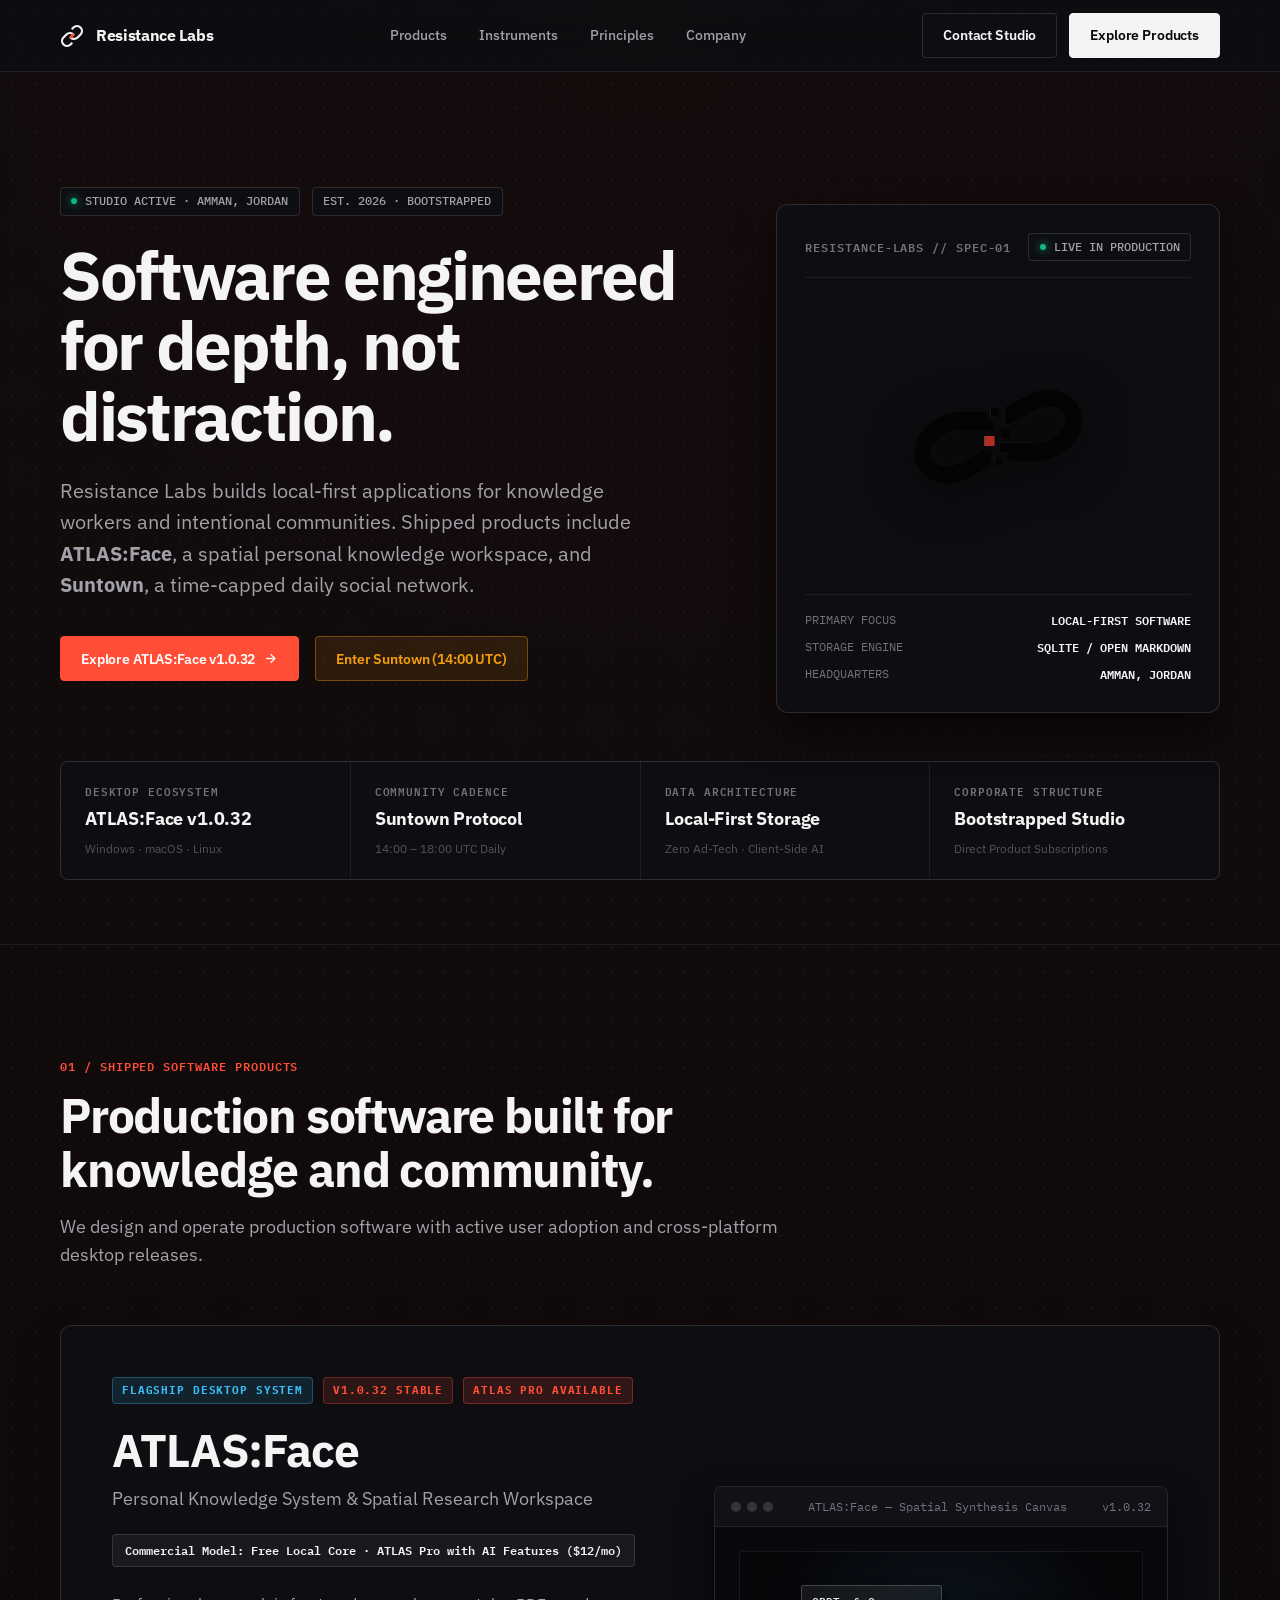
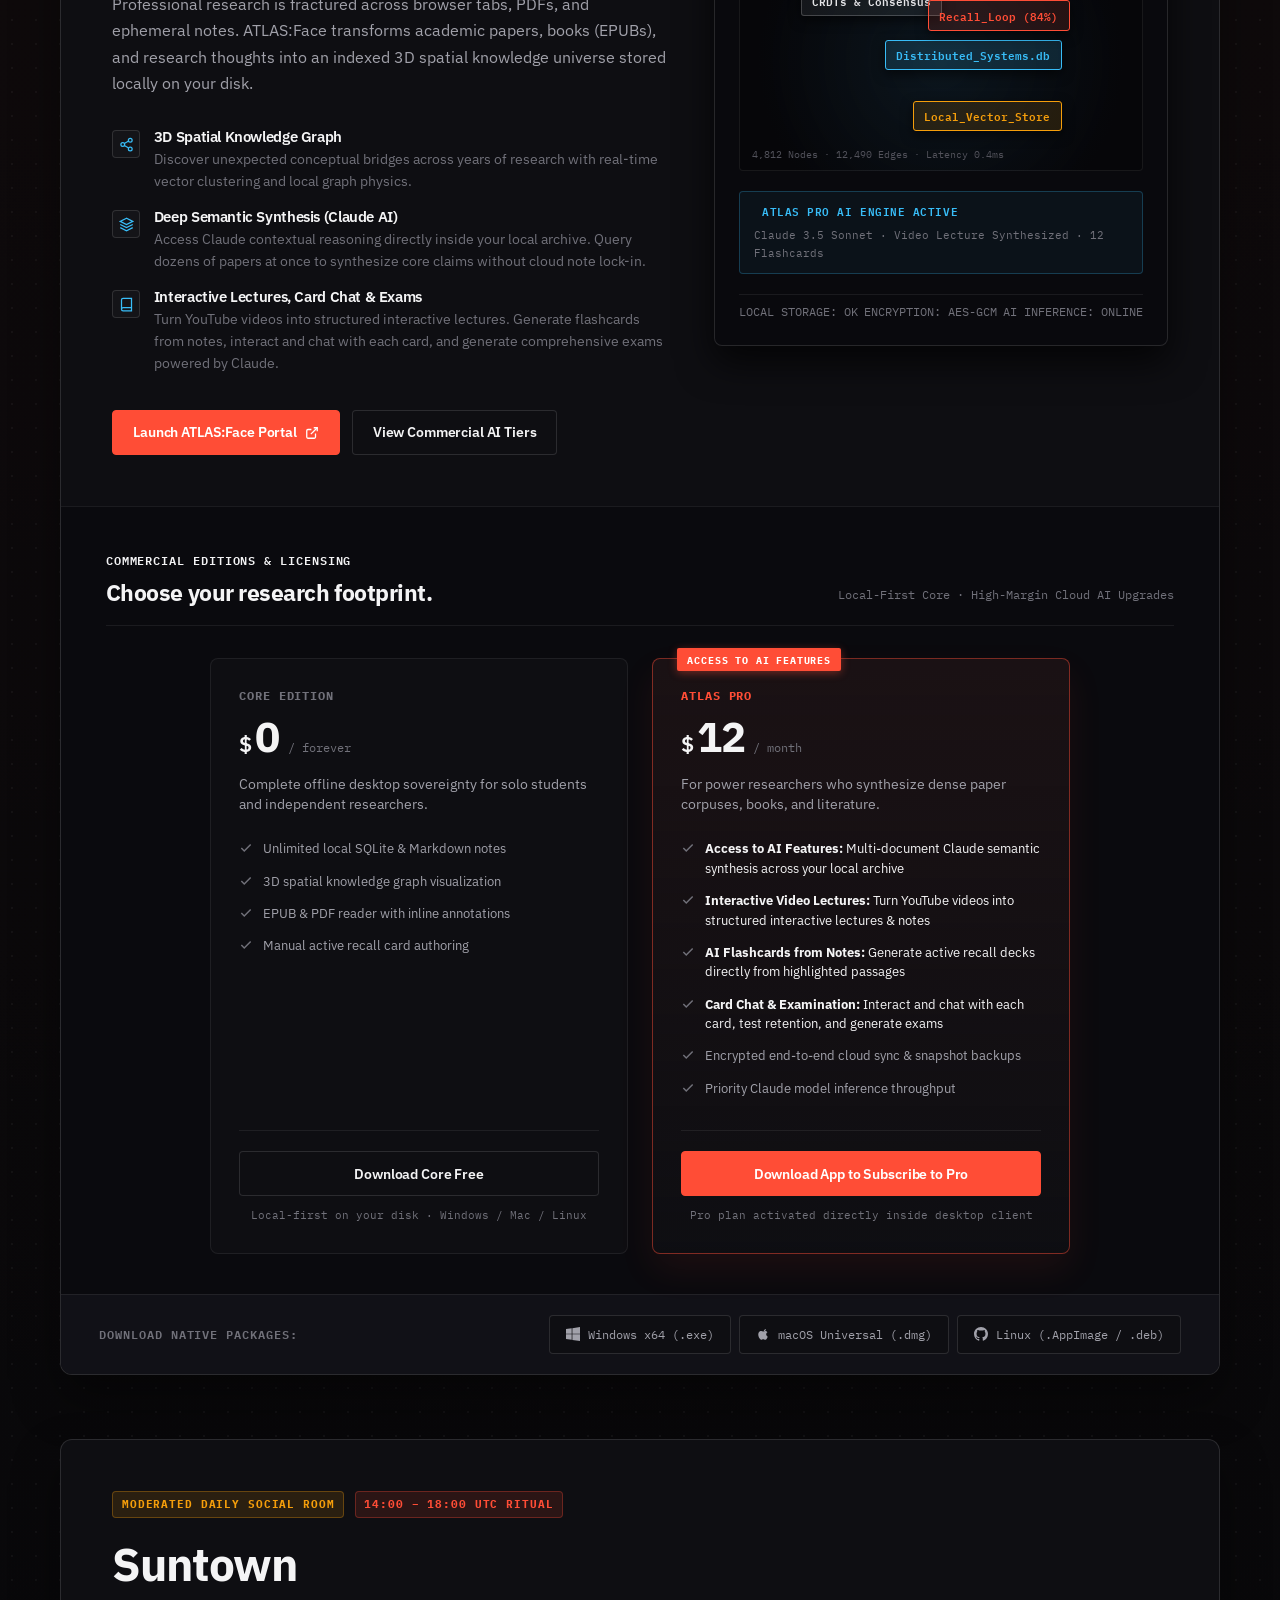
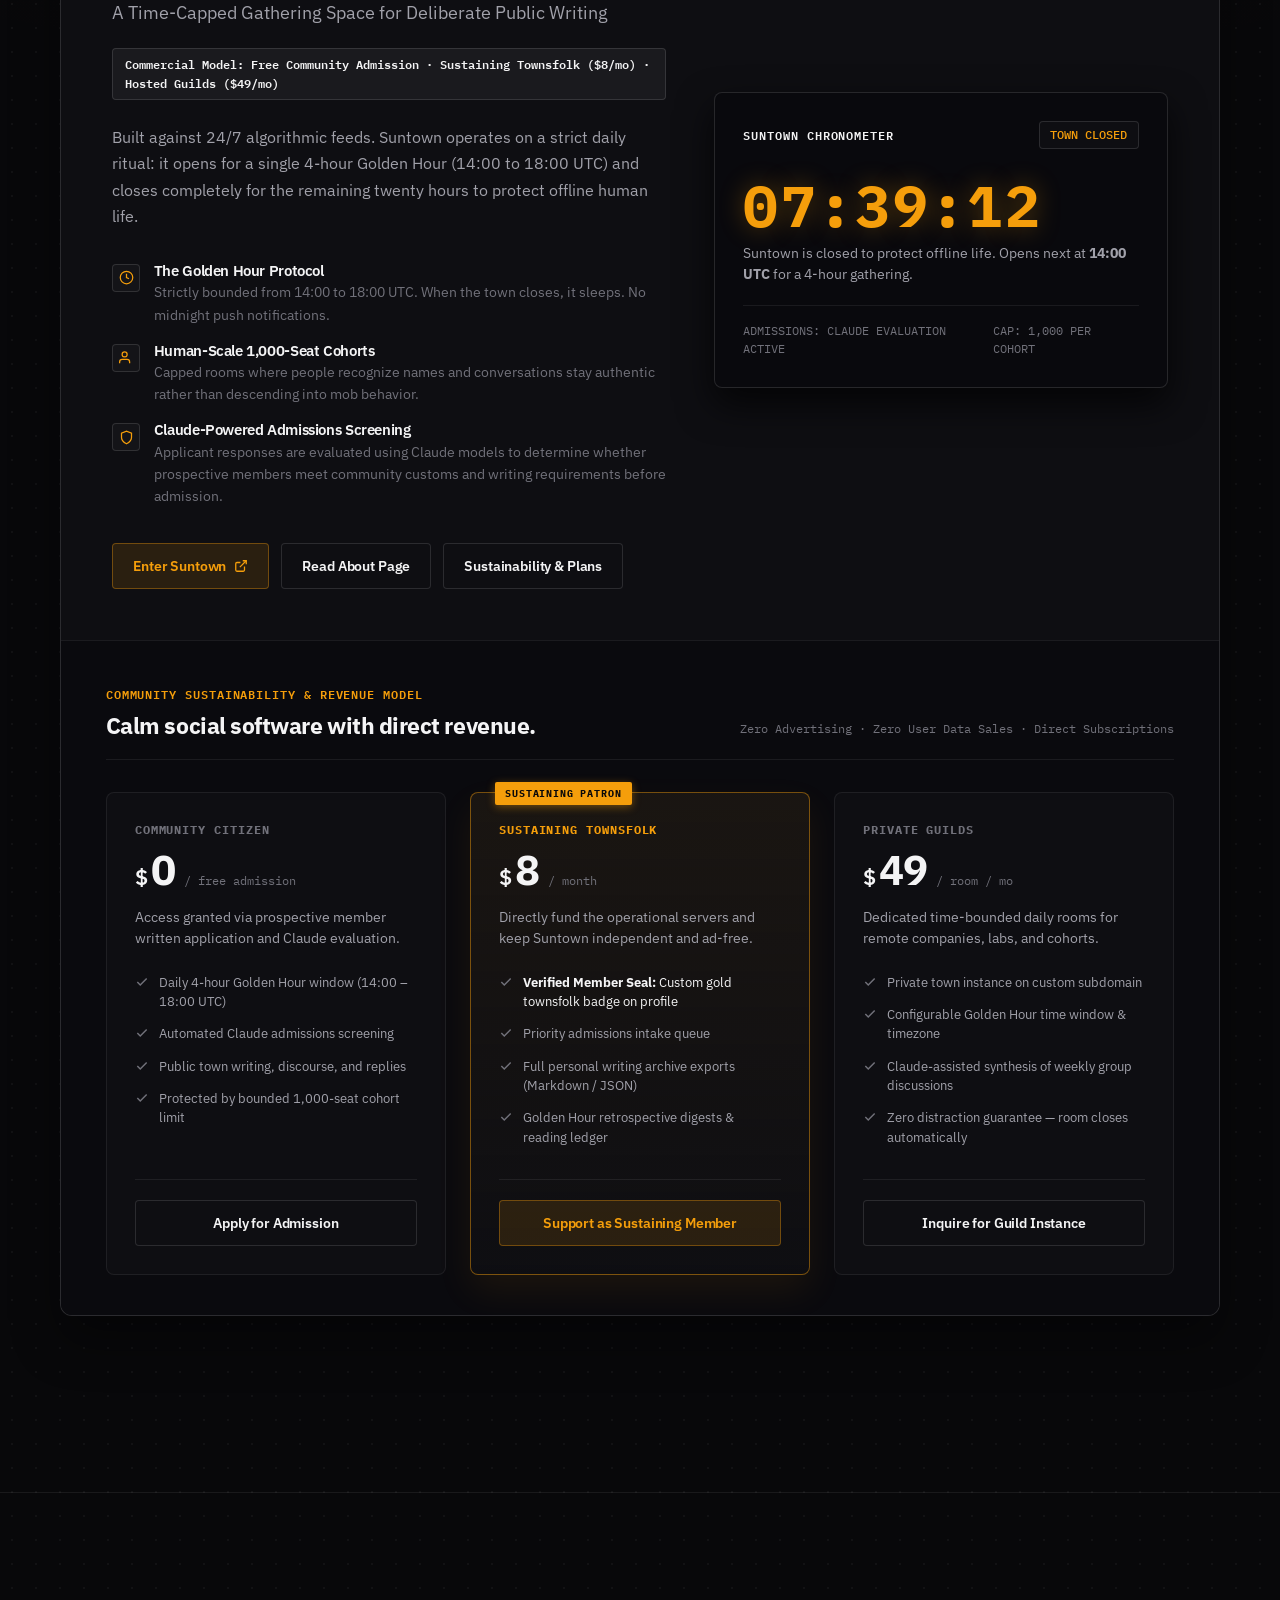
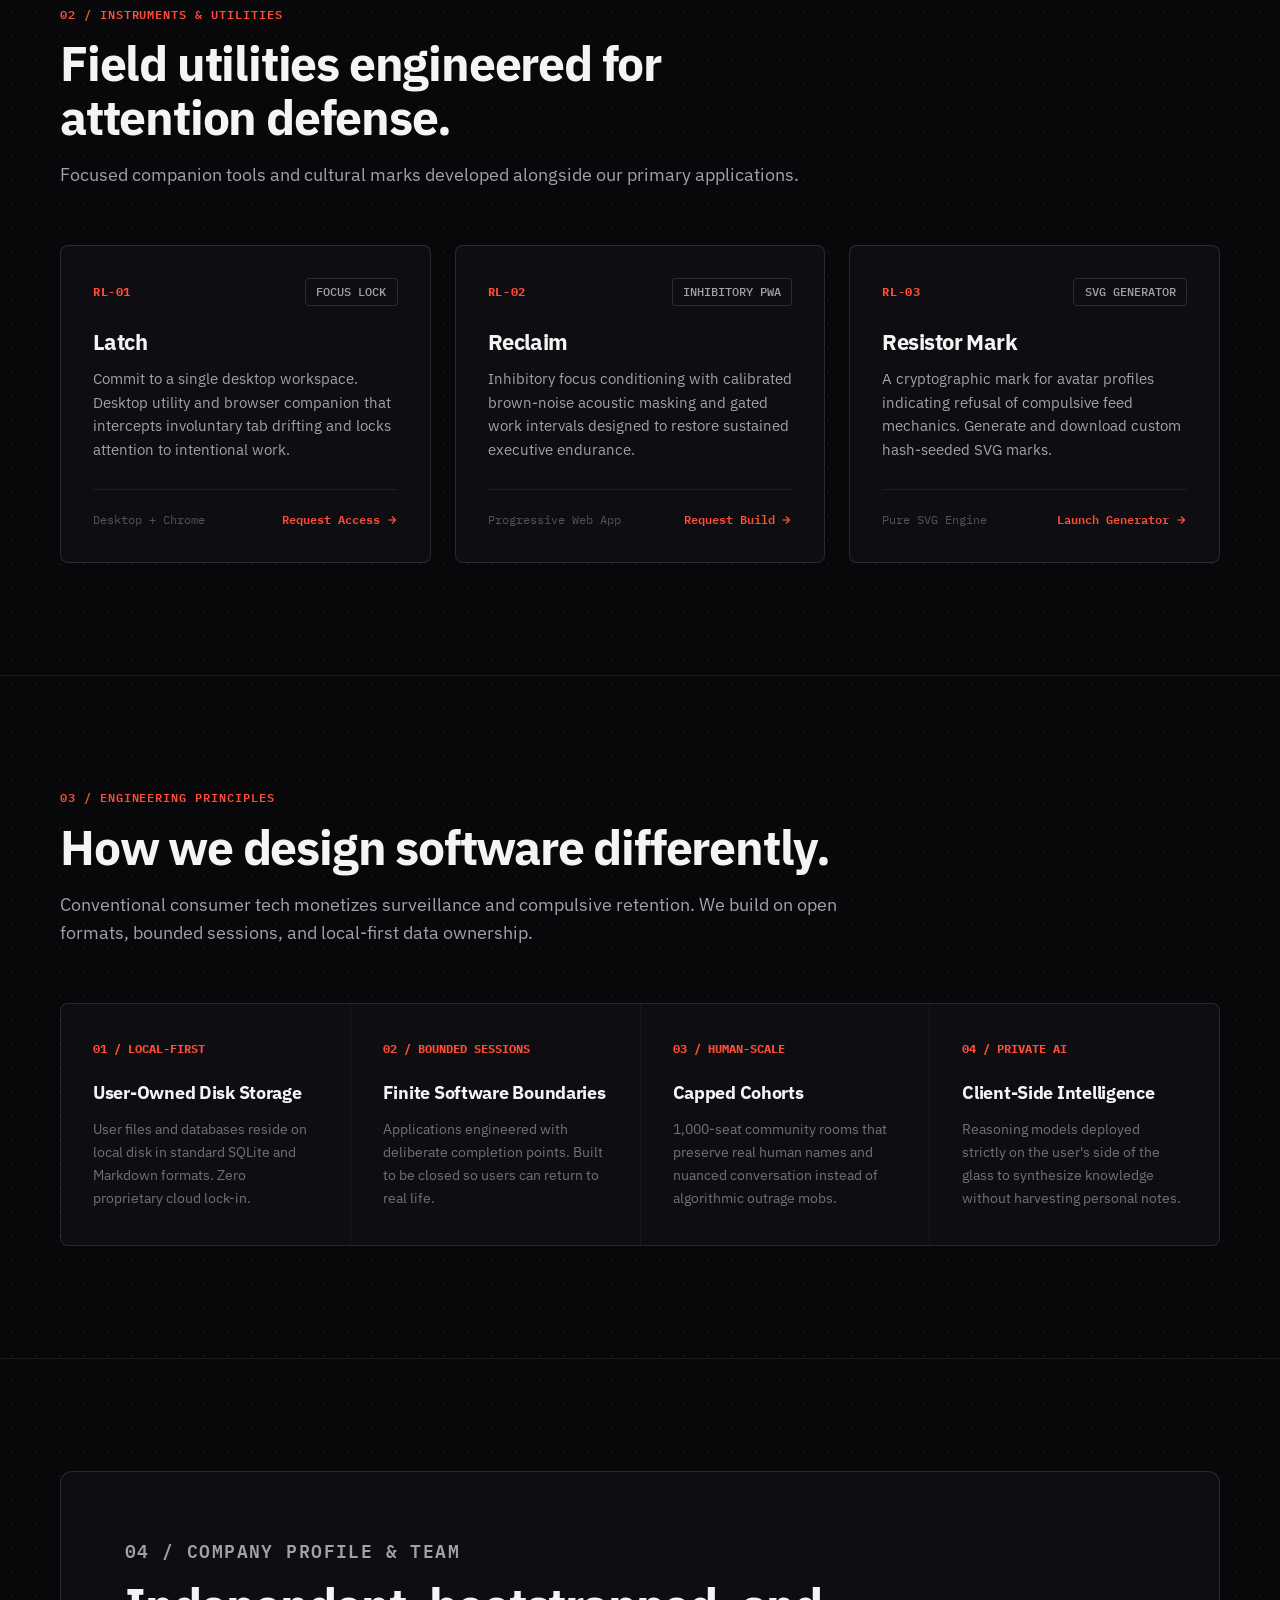
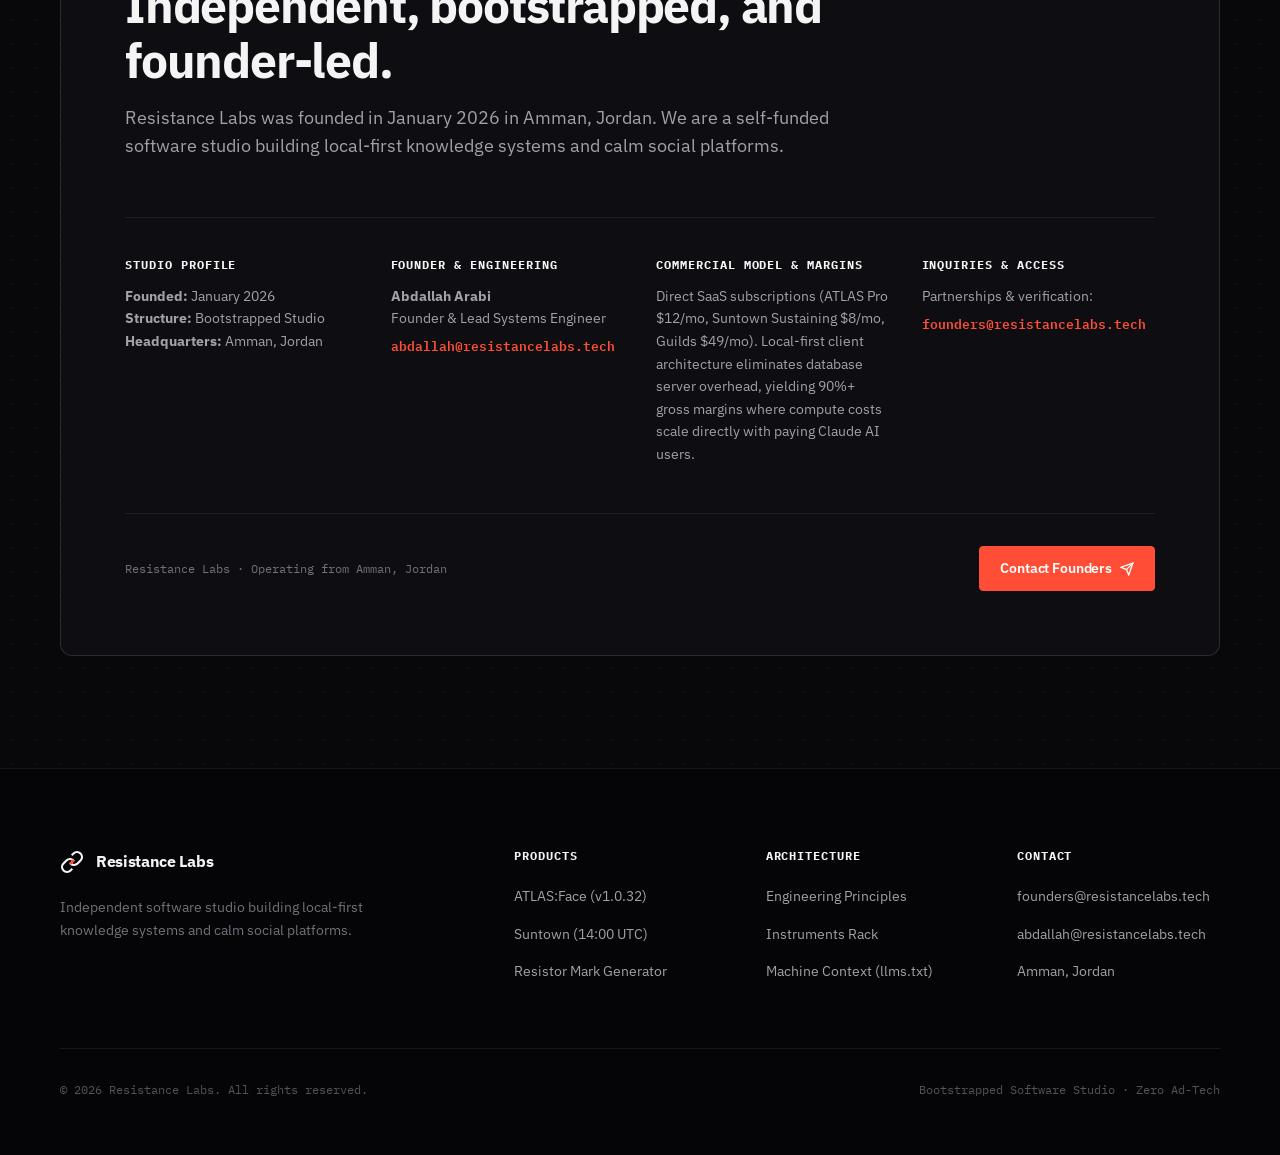
==== index.html @ e362c4dd "Update ATLAS Pro AI features: YouTube lectures, flashcards from notes, card chat, and exam generatio" ====
<!DOCTYPE html>
<html lang="en">

<head>
    <meta charset="UTF-8">
    <meta name="viewport" content="width=device-width, initial-scale=1.0">
    <title>Resistance Labs — Software for Deep Knowledge & Calm Connection</title>
    <meta name="description"
        content="Resistance Labs is an independent software studio building local-first applications: ATLAS:Face personal knowledge workspace and Suntown daily social network.">
    <link rel="canonical" href="https://resistancelabs.tech/">

    <!-- Open Graph & Social -->
    <meta property="og:type" content="website">
    <meta property="og:url" content="https://resistancelabs.tech/">
    <meta property="og:title" content="Resistance Labs — Software for Deep Knowledge & Calm Connection">
    <meta property="og:description"
        content="Independent software studio building local-first tools: ATLAS:Face personal knowledge workspace and Suntown daily social network.">
    <meta property="og:image" content="https://resistancelabs.tech/assets/resistance-labs-logo-chroma.png">

    <!-- Fonts -->
    <link rel="preconnect" href="https://fonts.googleapis.com">
    <link rel="preconnect" href="https://fonts.gstatic.com" crossorigin>
    <link
        href="https://fonts.googleapis.com/css2?family=IBM+Plex+Mono:ital,wght@0,400;0,500;0,600;0,700;1,400&family=IBM+Plex+Sans:ital,wght@0,400;0,500;0,600;0,700;1,400&display=swap"
        rel="stylesheet">
    <link rel="stylesheet" href="style.css">

    <!-- Structured Corporate Schema -->
    <script type="application/ld+json">
    {
      "@context": "https://schema.org",
      "@graph": [
        {
          "@type": "Organization",
          "@id": "https://resistancelabs.tech/#organization",
          "name": "Resistance Labs",
          "url": "https://resistancelabs.tech/",
          "foundingDate": "2026-01-01",
          "description": "Independent software studio building local-first personal knowledge tools and moderated social networks.",
          "founder": {
            "@type": "Person",
            "name": "Abdallah Arabi",
            "jobTitle": "Founder & Lead Engineer",
            "email": "abdallah@resistancelabs.tech"
          },
          "address": {
            "@type": "PostalAddress",
            "addressLocality": "Amman",
            "addressCountry": "Jordan"
          },
          "knowsAbout": ["Personal Knowledge Systems", "Local-First Software", "Semantic Retrieval", "Community Moderation"]
        },
        {
          "@type": "SoftwareApplication",
          "@id": "https://atlasface.resistancelabs.tech/#app",
          "name": "ATLAS:Face",
          "url": "https://atlasface.resistancelabs.tech/",
          "applicationCategory": "ProductivityApplication",
          "operatingSystem": "Windows, macOS, Linux",
          "softwareVersion": "1.0.32",
          "description": "A 3D spatial personal knowledge system with active recall and private semantic literature synthesis."
        },
        {
          "@type": "SoftwareApplication",
          "@id": "https://suntown.town/#app",
          "name": "Suntown",
          "url": "https://suntown.town/",
          "applicationCategory": "SocialNetworkingApplication",
          "operatingSystem": "Web",
          "description": "A moderated daily social room operating on a 4-hour Golden Hour ritual with constitutional moderation."
        }
      ]
    }
    </script>
</head>

<body>
    <!-- Top Navigation Bar -->
    <header class="site-header" id="site-header">
        <div class="header-inner container">
            <a href="#hero" class="brand-lockup" aria-label="Resistance Labs">
                <span class="brand-icon" aria-hidden="true">
                    <svg viewBox="0 0 24 24" fill="none" stroke="currentColor" stroke-width="2.2">
                        <path d="M10 13a5 5 0 0 0 7.54.54l3-3a5 5 0 0 0-7.07-7.07l-1.72 1.71"></path>
                        <path d="M14 11a5 5 0 0 0-7.54-.54l-3 3a5 5 0 0 0 7.07 7.07l1.71-1.71"></path>
                        <line x1="10" y1="14" x2="14" y2="10" stroke="var(--accent-vermilion)" stroke-width="2.5"></line>
                    </svg>
                </span>
                <span class="brand-title">Resistance Labs</span>
            </a>

            <nav class="site-nav" aria-label="Main Navigation">
                <a href="#products">Products</a>
                <a href="#instruments">Instruments</a>
                <a href="#principles">Principles</a>
                <a href="#company">Company</a>
            </nav>

            <div class="header-cta">
                <a href="mailto:founders@resistancelabs.tech" class="btn btn-secondary">
                    <span>Contact Studio</span>
                </a>
                <a href="#products" class="btn btn-primary">
                    <span>Explore Products</span>
                </a>
            </div>
        </div>
    </header>

    <main id="main-content">
        <!-- Hero Section -->
        <section id="hero" class="hero-section">
            <div class="container hero-grid">
                <div class="hero-copy">
                    <div class="hero-meta-bar">
                        <div class="hud-pill">
                            <span class="pulse-dot"></span>
                            <span>STUDIO ACTIVE · AMMAN, JORDAN</span>
                        </div>
                        <div class="hud-pill">
                            <span>EST. 2026 · BOOTSTRAPPED</span>
                        </div>
                    </div>

                    <h1 class="hero-title">
                        Software engineered for depth, not distraction.
                    </h1>

                    <p class="hero-subhead">
                        Resistance Labs builds local-first applications for knowledge workers and intentional communities. 
                        Shipped products include <strong>ATLAS:Face</strong>, a spatial personal knowledge workspace, and <strong>Suntown</strong>, a time-capped daily social network.
                    </p>

                    <div class="hero-actions">
                        <a href="#atlasface" class="btn btn-vermilion">
                            <span>Explore ATLAS:Face v1.0.32</span>
                            <svg width="15" height="15" viewBox="0 0 24 24" fill="none" stroke="currentColor" stroke-width="2.2">
                                <path d="M5 12h14"></path>
                                <path d="M12 5l7 7-7 7"></path>
                            </svg>
                        </a>
                        <a href="#suntown" class="btn btn-gold">
                            <span>Enter Suntown (14:00 UTC)</span>
                        </a>
                    </div>
                </div>

                <div class="hero-cockpit" aria-hidden="true">
                    <div class="cockpit-header">
                        <span class="mono-hud">RESISTANCE-LABS // SPEC-01</span>
                        <span class="hud-pill"><span class="pulse-dot"></span> LIVE IN PRODUCTION</span>
                    </div>
                    <div class="cockpit-display">
                        <img src="assets/resistance-labs-severed-loop-transparent.png" alt="Resistance Labs Hardware Emblem" class="cockpit-emblem">
                    </div>
                    <div class="cockpit-telemetry">
                        <div class="telemetry-row">
                            <span>PRIMARY FOCUS</span>
                            <strong>LOCAL-FIRST SOFTWARE</strong>
                        </div>
                        <div class="telemetry-row">
                            <span>STORAGE ENGINE</span>
                            <strong>SQLITE / OPEN MARKDOWN</strong>
                        </div>
                        <div class="telemetry-row">
                            <span>HEADQUARTERS</span>
                            <strong>AMMAN, JORDAN</strong>
                        </div>
                    </div>
                </div>
            </div>

            <!-- Studio Telemetry Strip -->
            <div class="container">
                <div class="studio-strip">
                    <div class="strip-item">
                        <span class="label">Desktop Ecosystem</span>
                        <span class="val">ATLAS:Face v1.0.32</span>
                        <span class="sub">Windows · macOS · Linux</span>
                    </div>
                    <div class="strip-item">
                        <span class="label">Community Cadence</span>
                        <span class="val">Suntown Protocol</span>
                        <span class="sub">14:00 – 18:00 UTC Daily</span>
                    </div>
                    <div class="strip-item">
                        <span class="label">Data Architecture</span>
                        <span class="val">Local-First Storage</span>
                        <span class="sub">Zero Ad-Tech · Client-Side AI</span>
                    </div>
                    <div class="strip-item">
                        <span class="label">Corporate Structure</span>
                        <span class="val">Bootstrapped Studio</span>
                        <span class="sub">Direct Product Subscriptions</span>
                    </div>
                </div>
            </div>
        </section>

        <!-- Product 01 & 02: Shipped Software Products -->
        <section id="products" class="section products-section">
            <div class="container">
                <div class="section-head">
                    <p class="section-kicker">01 / Shipped Software Products</p>
                    <h2 class="section-title">Production software built for knowledge and community.</h2>
                    <p class="section-desc">
                        We design and operate production software with active user adoption and cross-platform desktop releases.
                    </p>
                </div>

                <!-- Product 1: ATLAS:Face -->
                <article id="atlasface" class="product-dossier">
                    <div class="dossier-top">
                        <div class="dossier-info">
                            <div class="dossier-meta-tags">
                                <span class="tag-product tag-cyan">FLAGSHIP DESKTOP SYSTEM</span>
                                <span class="tag-product">v1.0.32 STABLE</span>
                                <span class="tag-product" style="background: rgba(255, 77, 54, 0.15); color: var(--accent-vermilion); border-color: rgba(255, 77, 54, 0.35);">ATLAS PRO AVAILABLE</span>
                            </div>
                            <h3 class="product-name">ATLAS:Face</h3>
                            <p class="product-tagline">Personal Knowledge System & Spatial Research Workspace</p>
                            
                            <div class="pricing-badge">
                                <span>Commercial Model: Free Local Core · ATLAS Pro with AI Features ($12/mo)</span>
                            </div>

                            <p class="product-summary">
                                Professional research is fractured across browser tabs, PDFs, and ephemeral notes. 
                                ATLAS:Face transforms academic papers, books (EPUBs), and research thoughts into an indexed 3D spatial knowledge universe stored locally on your disk.
                            </p>

                            <div class="feature-list">
                                <div class="feature-item">
                                    <div class="feature-icon-box">
                                        <svg width="15" height="15" viewBox="0 0 24 24" fill="none" stroke="currentColor" stroke-width="2">
                                            <circle cx="18" cy="5" r="3"></circle>
                                            <circle cx="6" cy="12" r="3"></circle>
                                            <circle cx="18" cy="19" r="3"></circle>
                                            <line x1="8.59" y1="13.51" x2="15.42" y2="17.49"></line>
                                            <line x1="15.41" y1="6.51" x2="8.59" y2="10.49"></line>
                                        </svg>
                                    </div>
                                    <div>
                                        <h4>3D Spatial Knowledge Graph</h4>
                                        <p>Discover unexpected conceptual bridges across years of research with real-time vector clustering and local graph physics.</p>
                                    </div>
                                </div>

                                <div class="feature-item">
                                    <div class="feature-icon-box">
                                        <svg width="15" height="15" viewBox="0 0 24 24" fill="none" stroke="currentColor" stroke-width="2">
                                            <polygon points="12 2 2 7 12 12 22 7 12 2"></polygon>
                                            <polyline points="2 17 12 22 22 17"></polyline>
                                            <polyline points="2 12 12 17 22 12"></polyline>
                                        </svg>
                                    </div>
                                    <div>
                                        <h4>Deep Semantic Synthesis (Claude AI)</h4>
                                        <p>Access Claude contextual reasoning directly inside your local archive. Query dozens of papers at once to synthesize core claims without cloud note lock-in.</p>
                                    </div>
                                </div>

                                <div class="feature-item">
                                    <div class="feature-icon-box">
                                        <svg width="15" height="15" viewBox="0 0 24 24" fill="none" stroke="currentColor" stroke-width="2">
                                            <path d="M4 19.5A2.5 2.5 0 0 1 6.5 17H20"></path>
                                            <path d="M6.5 2H20v20H6.5A2.5 2.5 0 0 1 4 19.5v-15A2.5 2.5 0 0 1 6.5 2z"></path>
                                        </svg>
                                    </div>
                                    <div>
                                        <h4>Interactive Lectures, Card Chat & Exams</h4>
                                        <p>Turn YouTube videos into structured interactive lectures. Generate flashcards from notes, interact and chat with each card, and generate comprehensive exams powered by Claude.</p>
                                    </div>
                                </div>
                            </div>

                            <div style="display: flex; gap: 0.75rem; flex-wrap: wrap;">
                                <a href="https://atlasface.resistancelabs.tech/" target="_blank" rel="noopener noreferrer" class="btn btn-vermilion">
                                    <span>Launch ATLAS:Face Portal</span>
                                    <svg width="14" height="14" viewBox="0 0 24 24" fill="none" stroke="currentColor" stroke-width="2.2">
                                        <path d="M18 13v6a2 2 0 0 1-2 2H5a2 2 0 0 1-2-2V8a2 2 0 0 1 2-2h6"></path>
                                        <polyline points="15 3 21 3 21 9"></polyline>
                                        <line x1="10" y1="14" x2="21" y2="3"></line>
                                    </svg>
                                </a>
                                <a href="#atlas-tiers" class="btn btn-secondary">
                                    <span>View Commercial AI Tiers</span>
                                </a>
                            </div>
                        </div>

                        <!-- App Mock Window -->
                        <div class="app-frame" aria-hidden="true">
                            <div class="frame-titlebar">
                                <div class="window-dots">
                                    <span></span><span></span><span></span>
                                </div>
                                <div>ATLAS:Face — Spatial Synthesis Canvas</div>
                                <div>v1.0.32</div>
                            </div>
                            <div class="frame-content">
                                <div class="spatial-canvas-mock">
                                    <div class="node center-node">Distributed_Systems.db</div>
                                    <div class="node leaf-1">CRDTs & Consensus</div>
                                    <div class="node leaf-2">Local_Vector_Store</div>
                                    <div class="node leaf-3">Recall_Loop (84%)</div>
                                    <div class="graph-stats">4,812 Nodes · 12,490 Edges · Latency 0.4ms</div>
                                </div>
                                <div class="mock-ai-banner">
                                    <div class="mock-ai-pill">
                                        <span class="pulse-dot"></span>
                                        <span>ATLAS PRO AI ENGINE ACTIVE</span>
                                    </div>
                                    <span class="mock-ai-meta">Claude 3.5 Sonnet · Video Lecture Synthesized · 12 Flashcards</span>
                                </div>
                                <div style="display: flex; justify-content: space-between; font-family: var(--font-mono); font-size: 0.72rem; color: var(--text-muted); padding-top: 0.5rem; border-top: 1px solid var(--border-hairline);">
                                    <span>LOCAL STORAGE: OK</span>
                                    <span>ENCRYPTION: AES-GCM</span>
                                    <span>AI INFERENCE: ONLINE</span>
                                </div>
                            </div>
                        </div>
                    </div>

                    <!-- Commercial Editions & Licensing Matrix -->
                    <div id="atlas-tiers" class="dossier-tiers-section">
                        <div class="tiers-header">
                            <div>
                                <span class="mono-hud">COMMERCIAL EDITIONS & LICENSING</span>
                                <h4 class="tiers-title">Choose your research footprint.</h4>
                            </div>
                            <div class="tiers-tagline">
                                <span>Local-First Core · High-Margin Cloud AI Upgrades</span>
                            </div>
                        </div>
                        <div class="tiers-grid tiers-grid-2col">
                            <!-- Core Free Tier -->
                            <div class="tier-card">
                                <div class="tier-header-block">
                                    <span class="tier-level">CORE EDITION</span>
                                    <div class="tier-price-row">
                                        <span class="price-symbol">$</span><span class="price-amount">0</span>
                                        <span class="price-cadence">/ forever</span>
                                    </div>
                                    <p class="tier-subtext">Complete offline desktop sovereignty for solo students and independent researchers.</p>
                                </div>
                                <ul class="tier-checklist">
                                    <li>
                                        <svg viewBox="0 0 24 24" fill="none" stroke="currentColor" stroke-width="2.5"><polyline points="20 6 9 17 4 12"></polyline></svg>
                                        <span>Unlimited local SQLite & Markdown notes</span>
                                    </li>
                                    <li>
                                        <svg viewBox="0 0 24 24" fill="none" stroke="currentColor" stroke-width="2.5"><polyline points="20 6 9 17 4 12"></polyline></svg>
                                        <span>3D spatial knowledge graph visualization</span>
                                    </li>
                                    <li>
                                        <svg viewBox="0 0 24 24" fill="none" stroke="currentColor" stroke-width="2.5"><polyline points="20 6 9 17 4 12"></polyline></svg>
                                        <span>EPUB & PDF reader with inline annotations</span>
                                    </li>
                                    <li>
                                        <svg viewBox="0 0 24 24" fill="none" stroke="currentColor" stroke-width="2.5"><polyline points="20 6 9 17 4 12"></polyline></svg>
                                        <span>Manual active recall card authoring</span>
                                    </li>
                                </ul>
                                <div class="tier-footer">
                                    <a href="https://atlasface.resistancelabs.tech/" target="_blank" rel="noopener noreferrer" class="btn btn-secondary btn-full">
                                        <span>Download Core Free</span>
                                    </a>
                                    <p class="tier-footnote">Local-first on your disk · Windows / Mac / Linux</p>
                                </div>
                            </div>

                            <!-- ATLAS Pro Tier -->
                            <div class="tier-card tier-card-featured">
                                <div class="tier-featured-flag">
                                    <span>ACCESS TO AI FEATURES</span>
                                </div>
                                <div class="tier-header-block">
                                    <span class="tier-level tier-level-pro">ATLAS PRO</span>
                                    <div class="tier-price-row">
                                        <span class="price-symbol">$</span><span class="price-amount">12</span>
                                        <span class="price-cadence">/ month</span>
                                    </div>
                                    <p class="tier-subtext">For power researchers who synthesize dense paper corpuses, books, and literature.</p>
                                </div>
                                <ul class="tier-checklist">
                                    <li class="check-highlight">
                                        <svg viewBox="0 0 24 24" fill="none" stroke="currentColor" stroke-width="2.5"><polyline points="20 6 9 17 4 12"></polyline></svg>
                                        <span><strong>Access to AI Features:</strong> Multi-document Claude semantic synthesis across your local archive</span>
                                    </li>
                                    <li class="check-highlight">
                                        <svg viewBox="0 0 24 24" fill="none" stroke="currentColor" stroke-width="2.5"><polyline points="20 6 9 17 4 12"></polyline></svg>
                                        <span><strong>Interactive Video Lectures:</strong> Turn YouTube videos into structured interactive lectures & notes</span>
                                    </li>
                                    <li class="check-highlight">
                                        <svg viewBox="0 0 24 24" fill="none" stroke="currentColor" stroke-width="2.5"><polyline points="20 6 9 17 4 12"></polyline></svg>
                                        <span><strong>AI Flashcards from Notes:</strong> Generate active recall decks directly from highlighted passages</span>
                                    </li>
                                    <li class="check-highlight">
                                        <svg viewBox="0 0 24 24" fill="none" stroke="currentColor" stroke-width="2.5"><polyline points="20 6 9 17 4 12"></polyline></svg>
                                        <span><strong>Card Chat & Examination:</strong> Interact and chat with each card, test retention, and generate exams</span>
                                    </li>
                                    <li>
                                        <svg viewBox="0 0 24 24" fill="none" stroke="currentColor" stroke-width="2.5"><polyline points="20 6 9 17 4 12"></polyline></svg>
                                        <span>Encrypted end-to-end cloud sync & snapshot backups</span>
                                    </li>
                                    <li>
                                        <svg viewBox="0 0 24 24" fill="none" stroke="currentColor" stroke-width="2.5"><polyline points="20 6 9 17 4 12"></polyline></svg>
                                        <span>Priority Claude model inference throughput</span>
                                    </li>
                                </ul>
                                <div class="tier-footer">
                                    <a href="https://atlasface.resistancelabs.tech/" target="_blank" rel="noopener noreferrer" class="btn btn-vermilion btn-full">
                                        <span>Download App to Subscribe to Pro</span>
                                    </a>
                                    <p class="tier-footnote">Pro plan activated directly inside desktop client</p>
                                </div>
                            </div>
                        </div>
                    </div>

                    <!-- Platform Selector Bar -->
                    <div class="platform-selector">
                        <span class="mono-hud" style="color: var(--text-muted);">DOWNLOAD NATIVE PACKAGES:</span>
                        <div class="platform-tabs">
                            <a href="https://atlasface.resistancelabs.tech/" target="_blank" rel="noopener noreferrer" class="platform-pill">
                                <svg viewBox="0 0 24 24" fill="currentColor"><path d="M0 3.449L9.75 2.1v9.451H0m10.949-9.602L24 0v11.4H10.949M0 12.6h9.75v9.451L0 20.699M10.949 12.6H24V24l-13.051-1.802"/></svg>
                                <span>Windows x64 (.exe)</span>
                            </a>
                            <a href="https://atlasface.resistancelabs.tech/" target="_blank" rel="noopener noreferrer" class="platform-pill">
                                <svg viewBox="0 0 24 24" fill="currentColor"><path d="M18.71 19.5c-.83 1.24-1.71 2.45-3.05 2.47-1.34.03-1.77-.79-3.29-.79-1.53 0-2 .77-3.27.82-1.31.05-2.3-1.32-3.14-2.53C4.25 17 2.94 12.45 4.7 9.39c.87-1.52 2.43-2.48 4.12-2.51 1.28-.02 2.5.87 3.29.87.78 0 2.26-1.07 3.81-.91.65.03 2.47.26 3.64 1.98-.09.06-2.17 1.28-2.15 3.81.03 3.02 2.65 4.03 2.68 4.04-.03.07-.42 1.44-1.38 2.83M15.97 6.37c.62-.75 1.04-1.8 1.01-2.87-.96.04-2.12.64-2.79 1.43-.59.68-1.1 1.77-1.04 2.82 1.07.08 2.18-.55 2.82-1.38z"/></svg>
                                <span>macOS Universal (.dmg)</span>
                            </a>
                            <a href="https://atlasface.resistancelabs.tech/" target="_blank" rel="noopener noreferrer" class="platform-pill">
                                <svg viewBox="0 0 24 24" fill="currentColor"><path d="M12.002 0C5.372 0 0 5.372 0 12c0 5.302 3.438 9.8 8.207 11.387.6.111.82-.261.82-.577v-2.234c-3.338.726-4.043-1.415-4.043-1.415-.546-1.387-1.333-1.756-1.333-1.756-1.089-.745.083-.729.083-.729 1.205.084 1.839 1.237 1.839 1.237 1.07 1.834 2.807 1.304 3.492.997.107-.775.418-1.305.762-1.604-2.665-.305-5.467-1.334-5.467-5.931 0-1.311.469-2.381 1.236-3.221-.124-.303-.535-1.524.117-3.176 0 0 1.008-.322 3.301 1.23A11.509 11.509 0 0112 5.803c1.02.005 2.047.138 3.006.404 2.291-1.552 3.297-1.23 3.297-1.23.653 1.653.242 2.874.118 3.176.77.84 1.235 1.911 1.235 3.221 0 4.609-2.807 5.624-5.479 5.921.43.372.823 1.102.823 2.222v3.293c0 .319.218.694.825.576C20.565 21.796 24 17.3 24 12c0-6.628-5.373-12-11.998-12z"/></svg>
                                <span>Linux (.AppImage / .deb)</span>
                            </a>
                        </div>
                    </div>
                </article>

                <!-- Product 2: Suntown -->
                <article id="suntown" class="product-dossier">
                    <div class="dossier-top">
                        <div class="dossier-info">
                            <div class="dossier-meta-tags">
                                <span class="tag-product tag-gold">MODERATED DAILY SOCIAL ROOM</span>
                                <span class="tag-product">14:00 – 18:00 UTC RITUAL</span>
                            </div>
                            <h3 class="product-name">Suntown</h3>
                            <p class="product-tagline">A Time-Capped Gathering Space for Deliberate Public Writing</p>

                            <div class="pricing-badge">
                                <span>Commercial Model: Free Community Admission · Sustaining Townsfolk ($8/mo) · Hosted Guilds ($49/mo)</span>
                            </div>

                            <p class="product-summary">
                                Built against 24/7 algorithmic feeds. Suntown operates on a strict daily ritual: 
                                it opens for a single 4-hour Golden Hour (14:00 to 18:00 UTC) and closes completely for the remaining twenty hours to protect offline human life.
                            </p>

                            <div class="feature-list">
                                <div class="feature-item">
                                    <div class="feature-icon-box" style="color: var(--accent-gold);">
                                        <svg width="15" height="15" viewBox="0 0 24 24" fill="none" stroke="currentColor" stroke-width="2">
                                            <circle cx="12" cy="12" r="10"></circle>
                                            <polyline points="12 6 12 12 16 14"></polyline>
                                        </svg>
                                    </div>
                                    <div>
                                        <h4>The Golden Hour Protocol</h4>
                                        <p>Strictly bounded from 14:00 to 18:00 UTC. When the town closes, it sleeps. No midnight push notifications.</p>
                                    </div>
                                </div>

                                <div class="feature-item">
                                    <div class="feature-icon-box" style="color: var(--accent-gold);">
                                        <svg width="15" height="15" viewBox="0 0 24 24" fill="none" stroke="currentColor" stroke-width="2">
                                            <path d="M17 21v-2a4 4 0 0 0-4-4H5a4 4 0 0 0-4 4v2"></path>
                                            <circle cx="9" cy="7" r="4"></circle>
                                        </svg>
                                    </div>
                                    <div>
                                        <h4>Human-Scale 1,000-Seat Cohorts</h4>
                                        <p>Capped rooms where people recognize names and conversations stay authentic rather than descending into mob behavior.</p>
                                    </div>
                                </div>

                                <div class="feature-item">
                                    <div class="feature-icon-box" style="color: var(--accent-gold);">
                                        <svg width="15" height="15" viewBox="0 0 24 24" fill="none" stroke="currentColor" stroke-width="2">
                                            <path d="M12 22s8-4 8-10V5l-8-3-8 3v7c0 6 8 10 8 10z"></path>
                                        </svg>
                                    </div>
                                    <div>
                                        <h4>Claude-Powered Admissions Screening</h4>
                                        <p>Applicant responses are evaluated using Claude models to determine whether prospective members meet community customs and writing requirements before admission.</p>
                                    </div>
                                </div>
                            </div>

                            <div style="display: flex; gap: 0.75rem; flex-wrap: wrap;">
                                <a href="https://suntown.town/" target="_blank" rel="noopener noreferrer" class="btn btn-gold">
                                    <span>Enter Suntown</span>
                                    <svg width="14" height="14" viewBox="0 0 24 24" fill="none" stroke="currentColor" stroke-width="2.2">
                                        <path d="M18 13v6a2 2 0 0 1-2 2H5a2 2 0 0 1-2-2V8a2 2 0 0 1 2-2h6"></path>
                                        <polyline points="15 3 21 3 21 9"></polyline>
                                        <line x1="10" y1="14" x2="21" y2="3"></line>
                                    </svg>
                                </a>
                                <a href="https://suntown.town/about/" target="_blank" rel="noopener noreferrer" class="btn btn-secondary">
                                    <span>Read About Page</span>
                                </a>
                                <a href="#suntown-tiers" class="btn btn-secondary">
                                    <span>Sustainability & Plans</span>
                                </a>
                            </div>
                        </div>

                        <!-- Live Golden Hour Chronometer Box -->
                        <div class="suntown-chronometer-box" id="suntown-widget">
                            <div class="chrono-header">
                                <span class="mono-hud">SUNTOWN CHRONOMETER</span>
                                <span class="hud-pill" id="gh-status-badge">CALCULATING...</span>
                            </div>
                            <div>
                                <div class="clock-display" id="gh-countdown">--:--:--</div>
                                <p class="chrono-status-text" id="gh-status-text">
                                    Suntown opens daily for Golden Hour from 14:00 to 18:00 UTC.
                                </p>
                            </div>
                            <div class="chrono-queue-meta">
                                <span>ADMISSIONS: CLAUDE EVALUATION ACTIVE</span>
                                <span>CAP: 1,000 PER COHORT</span>
                            </div>
                        </div>
                    </div>

                    <!-- Commercial Sustainability & Tiers -->
                    <div id="suntown-tiers" class="dossier-tiers-section">
                        <div class="tiers-header">
                            <div>
                                <span class="mono-hud" style="color: var(--accent-gold);">COMMUNITY SUSTAINABILITY & REVENUE MODEL</span>
                                <h4 class="tiers-title">Calm social software with direct revenue.</h4>
                            </div>
                            <div class="tiers-tagline">
                                <span>Zero Advertising · Zero User Data Sales · Direct Subscriptions</span>
                            </div>
                        </div>
                        <div class="tiers-grid">
                            <!-- Free Citizen Tier -->
                            <div class="tier-card">
                                <div class="tier-header-block">
                                    <span class="tier-level">COMMUNITY CITIZEN</span>
                                    <div class="tier-price-row">
                                        <span class="price-symbol">$</span><span class="price-amount">0</span>
                                        <span class="price-cadence">/ free admission</span>
                                    </div>
                                    <p class="tier-subtext">Access granted via prospective member written application and Claude evaluation.</p>
                                </div>
                                <ul class="tier-checklist">
                                    <li>
                                        <svg viewBox="0 0 24 24" fill="none" stroke="currentColor" stroke-width="2.5"><polyline points="20 6 9 17 4 12"></polyline></svg>
                                        <span>Daily 4-hour Golden Hour window (14:00 – 18:00 UTC)</span>
                                    </li>
                                    <li>
                                        <svg viewBox="0 0 24 24" fill="none" stroke="currentColor" stroke-width="2.5"><polyline points="20 6 9 17 4 12"></polyline></svg>
                                        <span>Automated Claude admissions screening</span>
                                    </li>
                                    <li>
                                        <svg viewBox="0 0 24 24" fill="none" stroke="currentColor" stroke-width="2.5"><polyline points="20 6 9 17 4 12"></polyline></svg>
                                        <span>Public town writing, discourse, and replies</span>
                                    </li>
                                    <li>
                                        <svg viewBox="0 0 24 24" fill="none" stroke="currentColor" stroke-width="2.5"><polyline points="20 6 9 17 4 12"></polyline></svg>
                                        <span>Protected by bounded 1,000-seat cohort limit</span>
                                    </li>
                                </ul>
                                <div class="tier-footer">
                                    <a href="https://suntown.town/" target="_blank" rel="noopener noreferrer" class="btn btn-secondary btn-full">
                                        <span>Apply for Admission</span>
                                    </a>
                                </div>
                            </div>

                            <!-- Sustaining Member Tier -->
                            <div class="tier-card tier-card-featured tier-card-gold">
                                <div class="tier-featured-flag tier-flag-gold">
                                    <span>SUSTAINING PATRON</span>
                                </div>
                                <div class="tier-header-block">
                                    <span class="tier-level tier-level-gold">SUSTAINING TOWNSFOLK</span>
                                    <div class="tier-price-row">
                                        <span class="price-symbol">$</span><span class="price-amount">8</span>
                                        <span class="price-cadence">/ month</span>
                                    </div>
                                    <p class="tier-subtext">Directly fund the operational servers and keep Suntown independent and ad-free.</p>
                                </div>
                                <ul class="tier-checklist">
                                    <li class="check-highlight check-gold">
                                        <svg viewBox="0 0 24 24" fill="none" stroke="currentColor" stroke-width="2.5"><polyline points="20 6 9 17 4 12"></polyline></svg>
                                        <span><strong>Verified Member Seal:</strong> Custom gold townsfolk badge on profile</span>
                                    </li>
                                    <li>
                                        <svg viewBox="0 0 24 24" fill="none" stroke="currentColor" stroke-width="2.5"><polyline points="20 6 9 17 4 12"></polyline></svg>
                                        <span>Priority admissions intake queue</span>
                                    </li>
                                    <li>
                                        <svg viewBox="0 0 24 24" fill="none" stroke="currentColor" stroke-width="2.5"><polyline points="20 6 9 17 4 12"></polyline></svg>
                                        <span>Full personal writing archive exports (Markdown / JSON)</span>
                                    </li>
                                    <li>
                                        <svg viewBox="0 0 24 24" fill="none" stroke="currentColor" stroke-width="2.5"><polyline points="20 6 9 17 4 12"></polyline></svg>
                                        <span>Golden Hour retrospective digests & reading ledger</span>
                                    </li>
                                </ul>
                                <div class="tier-footer">
                                    <a href="https://suntown.town/" target="_blank" rel="noopener noreferrer" class="btn btn-gold btn-full">
                                        <span>Support as Sustaining Member</span>
                                    </a>
                                </div>
                            </div>

                            <!-- Hosted Guild Tier -->
                            <div class="tier-card">
                                <div class="tier-header-block">
                                    <span class="tier-level">PRIVATE GUILDS</span>
                                    <div class="tier-price-row">
                                        <span class="price-symbol">$</span><span class="price-amount">49</span>
                                        <span class="price-cadence">/ room / mo</span>
                                    </div>
                                    <p class="tier-subtext">Dedicated time-bounded daily rooms for remote companies, labs, and cohorts.</p>
                                </div>
                                <ul class="tier-checklist">
                                    <li>
                                        <svg viewBox="0 0 24 24" fill="none" stroke="currentColor" stroke-width="2.5"><polyline points="20 6 9 17 4 12"></polyline></svg>
                                        <span>Private town instance on custom subdomain</span>
                                    </li>
                                    <li>
                                        <svg viewBox="0 0 24 24" fill="none" stroke="currentColor" stroke-width="2.5"><polyline points="20 6 9 17 4 12"></polyline></svg>
                                        <span>Configurable Golden Hour time window & timezone</span>
                                    </li>
                                    <li>
                                        <svg viewBox="0 0 24 24" fill="none" stroke="currentColor" stroke-width="2.5"><polyline points="20 6 9 17 4 12"></polyline></svg>
                                        <span>Claude-assisted synthesis of weekly group discussions</span>
                                    </li>
                                    <li>
                                        <svg viewBox="0 0 24 24" fill="none" stroke="currentColor" stroke-width="2.5"><polyline points="20 6 9 17 4 12"></polyline></svg>
                                        <span>Zero distraction guarantee — room closes automatically</span>
                                    </li>
                                </ul>
                                <div class="tier-footer">
                                    <a href="mailto:founders@resistancelabs.tech?subject=Suntown%20Private%20Guild%20Inquiry" class="btn btn-secondary btn-full">
                                        <span>Inquire for Guild Instance</span>
                                    </a>
                                </div>
                            </div>
                        </div>
                    </div>
                </article>
            </div>
        </section>

        <!-- Section 02: Instruments & Utilities -->
        <section id="instruments" class="section instruments-section">
            <div class="container">
                <div class="section-head">
                    <p class="section-kicker">02 / Instruments & Utilities</p>
                    <h2 class="section-title">Field utilities engineered for attention defense.</h2>
                    <p class="section-desc">
                        Focused companion tools and cultural marks developed alongside our primary applications.
                    </p>
                </div>

                <div class="instruments-rack">
                    <div class="instrument-card">
                        <div>
                            <div class="inst-top">
                                <span class="inst-code">RL-01</span>
                                <span class="hud-pill">FOCUS LOCK</span>
                            </div>
                            <h3 class="inst-title">Latch</h3>
                            <p class="inst-desc">
                                Commit to a single desktop workspace. Desktop utility and browser companion that intercepts involuntary tab drifting and locks attention to intentional work.
                            </p>
                        </div>
                        <div class="inst-action-row">
                            <span class="inst-pill">Desktop + Chrome</span>
                            <a href="mailto:founders@resistancelabs.tech?subject=Request%20RL-01%20Latch%20Access" class="inst-link">
                                <span>Request Access</span>
                                <svg width="12" height="12" viewBox="0 0 24 24" fill="none" stroke="currentColor" stroke-width="2.5"><path d="M5 12h14"></path><path d="M12 5l7 7-7 7"></path></svg>
                            </a>
                        </div>
                    </div>

                    <div class="instrument-card">
                        <div>
                            <div class="inst-top">
                                <span class="inst-code">RL-02</span>
                                <span class="hud-pill">INHIBITORY PWA</span>
                            </div>
                            <h3 class="inst-title">Reclaim</h3>
                            <p class="inst-desc">
                                Inhibitory focus conditioning with calibrated brown-noise acoustic masking and gated work intervals designed to restore sustained executive endurance.
                            </p>
                        </div>
                        <div class="inst-action-row">
                            <span class="inst-pill">Progressive Web App</span>
                            <a href="mailto:founders@resistancelabs.tech?subject=Request%20RL-02%20Reclaim%20Build" class="inst-link">
                                <span>Request Build</span>
                                <svg width="12" height="12" viewBox="0 0 24 24" fill="none" stroke="currentColor" stroke-width="2.5"><path d="M5 12h14"></path><path d="M12 5l7 7-7 7"></path></svg>
                            </a>
                        </div>
                    </div>

                    <div class="instrument-card">
                        <div>
                            <div class="inst-top">
                                <span class="inst-code">RL-03</span>
                                <span class="hud-pill">SVG GENERATOR</span>
                            </div>
                            <h3 class="inst-title">Resistor Mark</h3>
                            <p class="inst-desc">
                                A cryptographic mark for avatar profiles indicating refusal of compulsive feed mechanics. Generate and download custom hash-seeded SVG marks.
                            </p>
                        </div>
                        <div class="inst-action-row">
                            <span class="inst-pill">Pure SVG Engine</span>
                            <a href="generator.html" class="inst-link">
                                <span>Launch Generator</span>
                                <svg width="12" height="12" viewBox="0 0 24 24" fill="none" stroke="currentColor" stroke-width="2.5"><path d="M5 12h14"></path><path d="M12 5l7 7-7 7"></path></svg>
                            </a>
                        </div>
                    </div>
                </div>
            </div>
        </section>

        <!-- Section 03: Product & Engineering Principles -->
        <section id="principles" class="section principles-section">
            <div class="container">
                <div class="section-head">
                    <p class="section-kicker">03 / Engineering Principles</p>
                    <h2 class="section-title">How we design software differently.</h2>
                    <p class="section-desc">
                        Conventional consumer tech monetizes surveillance and compulsive retention. We build on open formats, bounded sessions, and local-first data ownership.
                    </p>
                </div>

                <div class="principles-grid">
                    <div class="principle-box">
                        <span class="principle-num">01 / LOCAL-FIRST</span>
                        <h3>User-Owned Disk Storage</h3>
                        <p>User files and databases reside on local disk in standard SQLite and Markdown formats. Zero proprietary cloud lock-in.</p>
                    </div>

                    <div class="principle-box">
                        <span class="principle-num">02 / BOUNDED SESSIONS</span>
                        <h3>Finite Software Boundaries</h3>
                        <p>Applications engineered with deliberate completion points. Built to be closed so users can return to real life.</p>
                    </div>

                    <div class="principle-box">
                        <span class="principle-num">03 / HUMAN-SCALE</span>
                        <h3>Capped Cohorts</h3>
                        <p>1,000-seat community rooms that preserve real human names and nuanced conversation instead of algorithmic outrage mobs.</p>
                    </div>

                    <div class="principle-box">
                        <span class="principle-num">04 / PRIVATE AI</span>
                        <h3>Client-Side Intelligence</h3>
                        <p>Reasoning models deployed strictly on the user's side of the glass to synthesize knowledge without harvesting personal notes.</p>
                    </div>
                </div>
            </div>
        </section>

        <!-- Section 04: Company & Team Dossier -->
        <section id="company" class="section company-section">
            <div class="container">
                <div class="company-dossier">
                    <div class="dossier-intro">
                        <p class="section-kicker">04 / Company Profile & Team</p>
                        <h2>Independent, bootstrapped, and founder-led.</h2>
                        <p>
                            Resistance Labs was founded in January 2026 in Amman, Jordan. We are a self-funded software studio building local-first knowledge systems and calm social platforms.
                        </p>
                    </div>

                    <div class="dossier-grid">
                        <div class="dossier-col">
                            <h4>Studio Profile</h4>
                            <p><strong>Founded:</strong> January 2026</p>
                            <p><strong>Structure:</strong> Bootstrapped Studio</p>
                            <p><strong>Headquarters:</strong> Amman, Jordan</p>
                        </div>

                        <div class="dossier-col">
                            <h4>Founder & Engineering</h4>
                            <p><strong>Abdallah Arabi</strong></p>
                            <p>Founder & Lead Systems Engineer</p>
                            <a href="mailto:abdallah@resistancelabs.tech">abdallah@resistancelabs.tech</a>
                        </div>

                        <div class="dossier-col">
                            <h4>Commercial Model & Margins</h4>
                            <p>Direct SaaS subscriptions (ATLAS Pro $12/mo, Suntown Sustaining $8/mo, Guilds $49/mo). Local-first client architecture eliminates database server overhead, yielding 90%+ gross margins where compute costs scale directly with paying Claude AI users.</p>
                        </div>

                        <div class="dossier-col">
                            <h4>Inquiries & Access</h4>
                            <p>Partnerships & verification:</p>
                            <a href="mailto:founders@resistancelabs.tech">founders@resistancelabs.tech</a>
                        </div>
                    </div>

                    <div class="dossier-action-bar">
                        <span class="founder-signature">Resistance Labs · Operating from Amman, Jordan</span>
                        <a href="mailto:founders@resistancelabs.tech" class="btn btn-vermilion">
                            <span>Contact Founders</span>
                            <svg width="14" height="14" viewBox="0 0 24 24" fill="none" stroke="currentColor" stroke-width="2.2">
                                <line x1="22" y1="2" x2="11" y2="13"></line>
                                <polygon points="22 2 15 22 11 13 2 9 22 2"></polygon>
                            </svg>
                        </a>
                    </div>
                </div>
            </div>
        </section>
    </main>

    <!-- Global Footer -->
    <footer class="site-footer">
        <div class="container">
            <div class="footer-layout">
                <div class="footer-brand-block">
                    <div class="brand-lockup">
                        <span class="brand-icon" aria-hidden="true">
                            <svg viewBox="0 0 24 24" fill="none" stroke="currentColor" stroke-width="2.2">
                                <path d="M10 13a5 5 0 0 0 7.54.54l3-3a5 5 0 0 0-7.07-7.07l-1.72 1.71"></path>
                                <path d="M14 11a5 5 0 0 0-7.54-.54l-3 3a5 5 0 0 0 7.07 7.07l1.71-1.71"></path>
                                <line x1="10" y1="14" x2="14" y2="10" stroke="var(--accent-vermilion)" stroke-width="2.5"></line>
                            </svg>
                        </span>
                        <span class="brand-title">Resistance Labs</span>
                    </div>
                    <p class="footer-bio">
                        Independent software studio building local-first knowledge systems and calm social platforms.
                    </p>
                </div>

                <div class="footer-col">
                    <h5>Products</h5>
                    <ul>
                        <li><a href="https://atlasface.resistancelabs.tech/" target="_blank" rel="noopener noreferrer">ATLAS:Face (v1.0.32)</a></li>
                        <li><a href="https://suntown.town/" target="_blank" rel="noopener noreferrer">Suntown (14:00 UTC)</a></li>
                        <li><a href="generator.html">Resistor Mark Generator</a></li>
                    </ul>
                </div>

                <div class="footer-col">
                    <h5>Architecture</h5>
                    <ul>
                        <li><a href="#principles">Engineering Principles</a></li>
                        <li><a href="#instruments">Instruments Rack</a></li>
                        <li><a href="llms.txt" target="_blank" rel="noopener noreferrer">Machine Context (llms.txt)</a></li>
                    </ul>
                </div>

                <div class="footer-col">
                    <h5>Contact</h5>
                    <ul>
                        <li><a href="mailto:founders@resistancelabs.tech">founders@resistancelabs.tech</a></li>
                        <li><a href="mailto:abdallah@resistancelabs.tech">abdallah@resistancelabs.tech</a></li>
                        <li><a href="#company">Amman, Jordan</a></li>
                    </ul>
                </div>
            </div>

            <div class="footer-bottom">
                <span>© 2026 Resistance Labs. All rights reserved.</span>
                <span>Bootstrapped Software Studio · Zero Ad-Tech</span>
            </div>
        </div>
    </footer>

    <script src="script.js"></script>
</body>

</html>
---- style.css ----
/* ==========================================================================
   Resistance Labs — Elite Design System
   Principles: Antislop, High-End Visual Taste, Ponytail Simplicity
   Zero generic cards, zero emoji clutter, bespoke engineering HUD aesthetic.
   ========================================================================== */

:root {
    /* Color Palette: Deep Obsidian, Graphite, Clean Accents */
    --bg-base: #08080a;
    --bg-surface: #0e0e12;
    --bg-elevated: #141418;
    --bg-overlay: #1b1b22;
    --bg-glass: rgba(14, 14, 18, 0.75);

    /* Hairline Architectural Borders */
    --border-hairline: rgba(255, 255, 255, 0.07);
    --border-subtle: rgba(255, 255, 255, 0.12);
    --border-focus: rgba(255, 255, 255, 0.28);

    /* Brand Accents */
    --accent-vermilion: #ff4d36;
    --accent-vermilion-soft: rgba(255, 77, 54, 0.12);
    --accent-vermilion-glow: rgba(255, 77, 54, 0.28);

    --accent-gold: #f59e0b;
    --accent-gold-soft: rgba(245, 158, 11, 0.12);

    --accent-cyan: #38bdf8;
    --accent-cyan-soft: rgba(56, 189, 248, 0.12);

    --accent-emerald: #10b981;
    --accent-emerald-soft: rgba(16, 185, 129, 0.12);

    /* Typography */
    --text-primary: #f4f4f5;
    --text-secondary: #a1a1aa;
    --text-muted: #71717a;
    --text-faint: #52525b;

    --font-sans: 'IBM Plex Sans', -apple-system, BlinkMacSystemFont, 'Segoe UI', Roboto, sans-serif;
    --font-mono: 'IBM Plex Mono', SFMono-Regular, Menlo, Monaco, Consolas, monospace;

    /* Metrics */
    --max-width: 1240px;
    --header-height: 72px;
    --radius-sm: 4px;
    --radius-md: 8px;
    --radius-lg: 12px;

    /* Legacy mapping for backwards-compatibility with generator */
    --bg-main: var(--bg-base);
    --bg-card: var(--bg-elevated);
    --line: var(--border-subtle);
    --line-subtle: var(--border-hairline);
    --text: var(--text-primary);
    --text-dim: var(--text-muted);
    --accent: var(--accent-vermilion);
    --accent-soft: var(--accent-vermilion-soft);
    --cyan: var(--accent-cyan);
    --cyan-soft: var(--accent-cyan-soft);
    --gold: var(--accent-gold);
    --gold-soft: var(--accent-gold-soft);
}

/* Base Reset & Smoothness */
*, *::before, *::after {
    box-sizing: border-box;
    margin: 0;
    padding: 0;
}

html {
    scroll-behavior: smooth;
    font-size: 16px;
    background-color: var(--bg-base);
    color: var(--text-primary);
    -webkit-font-smoothing: antialiased;
    -moz-osx-font-smoothing: grayscale;
}

body {
    font-family: var(--font-sans);
    line-height: 1.6;
    background: var(--bg-base);
    background-image: 
        radial-gradient(circle at 50% 0%, rgba(255, 77, 54, 0.05) 0%, transparent 45%),
        radial-gradient(rgba(255, 255, 255, 0.04) 1px, transparent 1px);
    background-size: 100% 100%, 24px 24px;
    min-height: 100vh;
    overflow-x: hidden;
}

::selection {
    background: var(--accent-vermilion);
    color: #fff;
}

/* Typography Defaults */
h1, h2, h3, h4, h5, h6 {
    color: var(--text-primary);
    font-weight: 700;
    line-height: 1.15;
    letter-spacing: -0.025em;
}

p {
    color: var(--text-secondary);
}

a {
    color: inherit;
    text-decoration: none;
    transition: color 150ms ease, border-color 150ms ease, background-color 150ms ease;
}

button {
    font-family: inherit;
    cursor: pointer;
    border: none;
    background: none;
}

/* Utility Containers */
.container {
    width: 100%;
    max-width: var(--max-width);
    margin: 0 auto;
    padding: 0 clamp(1.25rem, 4vw, 2.5rem);
}

.container.narrow {
    max-width: 980px;
}

/* Monospace Badges & HUD Tags */
.mono-hud {
    font-family: var(--font-mono);
    font-size: 0.72rem;
    font-weight: 600;
    text-transform: uppercase;
    letter-spacing: 0.08em;
}

.hud-pill {
    display: inline-flex;
    align-items: center;
    gap: 0.5rem;
    padding: 0.25rem 0.65rem;
    border-radius: var(--radius-sm);
    border: 1px solid var(--border-subtle);
    background: var(--bg-surface);
    color: var(--text-secondary);
    font-family: var(--font-mono);
    font-size: 0.72rem;
    font-weight: 500;
}

.hud-pill .pulse-dot {
    width: 6px;
    height: 6px;
    border-radius: 50%;
    background: var(--accent-emerald);
    box-shadow: 0 0 8px var(--accent-emerald);
    animation: pulse 2s infinite;
}

@keyframes pulse {
    0%, 100% { opacity: 1; transform: scale(1); }
    50% { opacity: 0.4; transform: scale(0.85); }
}

/* Buttons */
.btn {
    display: inline-flex;
    align-items: center;
    justify-content: center;
    gap: 0.5rem;
    padding: 0.65rem 1.25rem;
    border-radius: var(--radius-sm);
    font-size: 0.88rem;
    font-weight: 600;
    letter-spacing: -0.01em;
    transition: all 180ms ease;
    white-space: nowrap;
}

.btn-primary {
    background: var(--text-primary);
    color: var(--bg-base);
    border: 1px solid var(--text-primary);
}

.btn-primary:hover {
    background: #ffffff;
    box-shadow: 0 0 20px rgba(255, 255, 255, 0.2);
    transform: translateY(-1px);
}

.btn-vermilion {
    background: var(--accent-vermilion);
    color: #ffffff;
    border: 1px solid var(--accent-vermilion);
}

.btn-vermilion:hover {
    background: #ff634f;
    box-shadow: 0 0 20px var(--accent-vermilion-glow);
    transform: translateY(-1px);
}

.btn-secondary {
    background: var(--bg-surface);
    color: var(--text-primary);
    border: 1px solid var(--border-subtle);
}

.btn-secondary:hover {
    background: var(--bg-elevated);
    border-color: var(--border-focus);
    transform: translateY(-1px);
}

.btn-gold {
    background: var(--accent-gold-soft);
    color: var(--accent-gold);
    border: 1px solid rgba(245, 158, 11, 0.35);
}

.btn-gold:hover {
    background: rgba(245, 158, 11, 0.22);
    border-color: var(--accent-gold);
}

/* ==========================================================================
   Header & Navigation
   ========================================================================== */

.site-header {
    position: sticky;
    top: 0;
    z-index: 100;
    width: 100%;
    height: var(--header-height);
    background: var(--bg-glass);
    backdrop-filter: blur(16px);
    -webkit-backdrop-filter: blur(16px);
    border-bottom: 1px solid var(--border-hairline);
    transition: border-color 200ms ease, box-shadow 200ms ease;
}

.header-inner {
    display: flex;
    align-items: center;
    justify-content: space-between;
    height: 100%;
}

.brand-lockup {
    display: flex;
    align-items: center;
    gap: 0.75rem;
    font-weight: 700;
    font-size: 1rem;
    letter-spacing: -0.02em;
}

.brand-icon {
    width: 24px;
    height: 24px;
    display: flex;
    align-items: center;
    justify-content: center;
}

.brand-icon svg {
    width: 100%;
    height: 100%;
}

.brand-title {
    color: var(--text-primary);
}

.site-nav {
    display: flex;
    align-items: center;
    gap: 1.5rem;
}

.site-nav a {
    font-size: 0.86rem;
    font-weight: 500;
    color: var(--text-secondary);
    padding: 0.35rem 0.25rem;
    position: relative;
}

.site-nav a:hover {
    color: var(--text-primary);
}

.site-nav a::after {
    content: '';
    position: absolute;
    bottom: -2px;
    left: 0;
    width: 0;
    height: 1px;
    background: var(--accent-vermilion);
    transition: width 150ms ease;
}

.site-nav a:hover::after {
    width: 100%;
}

.header-cta {
    display: flex;
    align-items: center;
    gap: 0.75rem;
}

/* ==========================================================================
   Hero Section
   ========================================================================== */

.hero-section {
    padding: clamp(4rem, 9vw, 7.5rem) 0 4rem;
    position: relative;
}

.hero-grid {
    display: grid;
    grid-template-columns: 1.25fr 0.85fr;
    gap: clamp(2rem, 5vw, 4.5rem);
    align-items: center;
}

.hero-meta-bar {
    display: flex;
    align-items: center;
    gap: 0.75rem;
    margin-bottom: 1.5rem;
    flex-wrap: wrap;
}

.hero-title {
    font-size: clamp(2.5rem, 5.2vw, 4.25rem);
    font-weight: 700;
    line-height: 1.06;
    letter-spacing: -0.035em;
    margin-bottom: 1.5rem;
}

.hero-subhead {
    font-size: clamp(1.05rem, 1.8vw, 1.22rem);
    line-height: 1.6;
    color: var(--text-secondary);
    margin-bottom: 2.25rem;
    max-width: 620px;
}

.hero-actions {
    display: flex;
    align-items: center;
    gap: 1rem;
    margin-bottom: 3rem;
    flex-wrap: wrap;
}

/* Hero Cockpit / Hardware Emblem */
.hero-cockpit {
    background: var(--bg-surface);
    border: 1px solid var(--border-subtle);
    border-radius: var(--radius-lg);
    padding: 1.75rem;
    box-shadow: 0 20px 40px rgba(0, 0, 0, 0.6);
    position: relative;
    overflow: hidden;
}

.cockpit-header {
    display: flex;
    align-items: center;
    justify-content: space-between;
    padding-bottom: 1rem;
    border-bottom: 1px solid var(--border-hairline);
    margin-bottom: 1.5rem;
    font-family: var(--font-mono);
    font-size: 0.72rem;
    color: var(--text-muted);
}

.cockpit-display {
    display: flex;
    flex-direction: column;
    align-items: center;
    justify-content: center;
    padding: 1.5rem 0;
    position: relative;
}

.cockpit-emblem {
    width: min(100%, 220px);
    height: auto;
    filter: drop-shadow(0 10px 24px rgba(0, 0, 0, 0.8));
    transition: transform 400ms ease;
}

.hero-cockpit:hover .cockpit-emblem {
    transform: scale(1.04);
}

.cockpit-telemetry {
    width: 100%;
    margin-top: 1.5rem;
    border-top: 1px solid var(--border-hairline);
    padding-top: 1rem;
    display: flex;
    flex-direction: column;
    gap: 0.5rem;
    font-family: var(--font-mono);
    font-size: 0.74rem;
}

.telemetry-row {
    display: flex;
    justify-content: space-between;
    align-items: center;
}

.telemetry-row span {
    color: var(--text-muted);
}

.telemetry-row strong {
    color: var(--text-primary);
    font-weight: 600;
}

/* Studio Telemetry Strip */
.studio-strip {
    display: grid;
    grid-template-columns: repeat(4, 1fr);
    gap: 1px;
    background: var(--border-hairline);
    border: 1px solid var(--border-hairline);
    border-radius: var(--radius-md);
    overflow: hidden;
    margin-top: 2rem;
}

.strip-item {
    background: var(--bg-surface);
    padding: 1.25rem 1.5rem;
    display: flex;
    flex-direction: column;
    gap: 0.35rem;
}

.strip-item .label {
    font-family: var(--font-mono);
    font-size: 0.68rem;
    font-weight: 600;
    text-transform: uppercase;
    letter-spacing: 0.08em;
    color: var(--text-muted);
}

.strip-item .val {
    font-size: 1.1rem;
    font-weight: 700;
    color: var(--text-primary);
    letter-spacing: -0.01em;
}

.strip-item .sub {
    font-size: 0.76rem;
    color: var(--text-faint);
}

/* ==========================================================================
   Section Common Structures
   ========================================================================== */

.section {
    padding: clamp(4.5rem, 9vw, 7rem) 0;
    border-top: 1px solid var(--border-hairline);
}

.section-head {
    margin-bottom: 3.5rem;
    max-width: 780px;
}

.section-kicker {
    font-family: var(--font-mono);
    font-size: 0.74rem;
    font-weight: 600;
    text-transform: uppercase;
    letter-spacing: 0.08em;
    color: var(--accent-vermilion);
    margin-bottom: 0.85rem;
}

.section-title {
    font-size: clamp(2rem, 3.8vw, 3rem);
    font-weight: 700;
    line-height: 1.12;
    letter-spacing: -0.025em;
    margin-bottom: 1rem;
}

.section-desc {
    font-size: 1.1rem;
    line-height: 1.6;
    color: var(--text-secondary);
}

/* ==========================================================================
   Product 01: ATLAS:Face Showcase
   ========================================================================== */

.product-dossier {
    background: var(--bg-surface);
    border: 1px solid var(--border-subtle);
    border-radius: var(--radius-lg);
    overflow: hidden;
    margin-bottom: 4rem;
    box-shadow: 0 24px 48px rgba(0, 0, 0, 0.4);
}

.dossier-top {
    display: grid;
    grid-template-columns: 1.1fr 0.9fr;
    gap: 3rem;
    padding: clamp(2rem, 4vw, 3.5rem);
    align-items: center;
}

.dossier-meta-tags {
    display: flex;
    align-items: center;
    gap: 0.65rem;
    margin-bottom: 1.25rem;
    flex-wrap: wrap;
}

.tag-product {
    font-family: var(--font-mono);
    font-size: 0.68rem;
    font-weight: 700;
    letter-spacing: 0.08em;
    text-transform: uppercase;
    padding: 0.25rem 0.55rem;
    border-radius: var(--radius-sm);
    background: var(--accent-vermilion-soft);
    color: var(--accent-vermilion);
    border: 1px solid rgba(255, 77, 54, 0.3);
}

.tag-cyan {
    background: var(--accent-cyan-soft);
    color: var(--accent-cyan);
    border-color: rgba(56, 189, 248, 0.3);
}

.tag-gold {
    background: var(--accent-gold-soft);
    color: var(--accent-gold);
    border-color: rgba(245, 158, 11, 0.3);
}

.product-name {
    font-size: clamp(2.2rem, 3.6vw, 3.2rem);
    font-weight: 700;
    letter-spacing: -0.025em;
    margin-bottom: 0.5rem;
}

.product-tagline {
    font-size: 1.12rem;
    color: var(--text-secondary);
    margin-bottom: 1.25rem;
}

.pricing-badge {
    display: inline-flex;
    align-items: center;
    gap: 0.5rem;
    font-family: var(--font-mono);
    font-size: 0.76rem;
    font-weight: 600;
    padding: 0.35rem 0.75rem;
    border-radius: var(--radius-sm);
    background: rgba(255, 255, 255, 0.05);
    border: 1px solid var(--border-subtle);
    color: var(--text-primary);
    margin-bottom: 1.5rem;
}

.product-summary {
    font-size: 1rem;
    line-height: 1.65;
    color: var(--text-secondary);
    margin-bottom: 2rem;
}

.feature-list {
    display: flex;
    flex-direction: column;
    gap: 1rem;
    margin-bottom: 2.25rem;
}

.feature-item {
    display: flex;
    gap: 0.85rem;
    align-items: flex-start;
}

.feature-icon-box {
    width: 28px;
    height: 28px;
    border-radius: var(--radius-sm);
    background: var(--bg-elevated);
    border: 1px solid var(--border-subtle);
    display: flex;
    align-items: center;
    justify-content: center;
    color: var(--accent-cyan);
    flex-shrink: 0;
    margin-top: 2px;
}

.feature-item h4 {
    font-size: 0.95rem;
    font-weight: 600;
    color: var(--text-primary);
    margin-bottom: 0.15rem;
}

.feature-item p {
    font-size: 0.86rem;
    color: var(--text-muted);
}

/* Desktop App Mockup Window */
.app-frame {
    background: #09090d;
    border: 1px solid var(--border-subtle);
    border-radius: var(--radius-md);
    overflow: hidden;
    box-shadow: 0 16px 36px rgba(0, 0, 0, 0.7);
}

.frame-titlebar {
    display: flex;
    align-items: center;
    justify-content: space-between;
    padding: 0.65rem 1rem;
    background: #111117;
    border-bottom: 1px solid var(--border-hairline);
    font-family: var(--font-mono);
    font-size: 0.72rem;
    color: var(--text-muted);
}

.window-dots {
    display: flex;
    gap: 6px;
}

.window-dots span {
    width: 10px;
    height: 10px;
    border-radius: 50%;
    background: rgba(255, 255, 255, 0.15);
}

.frame-content {
    padding: 1.5rem;
    display: flex;
    flex-direction: column;
    gap: 1.25rem;
}

/* Mock Spatial Canvas */
.spatial-canvas-mock {
    height: 220px;
    border: 1px solid var(--border-hairline);
    border-radius: var(--radius-sm);
    background: radial-gradient(circle at 50% 50%, rgba(56, 189, 248, 0.08) 0%, #060609 80%);
    position: relative;
    overflow: hidden;
    display: flex;
    align-items: center;
    justify-content: center;
}

.node {
    position: absolute;
    padding: 0.35rem 0.65rem;
    border-radius: 3px;
    font-family: var(--font-mono);
    font-size: 0.68rem;
    font-weight: 600;
    border: 1px solid;
    box-shadow: 0 4px 12px rgba(0, 0, 0, 0.6);
}

.node.center-node {
    top: 40%;
    left: 36%;
    background: rgba(56, 189, 248, 0.15);
    border-color: var(--accent-cyan);
    color: var(--accent-cyan);
}

.node.leaf-1 {
    top: 15%;
    left: 15%;
    background: rgba(255, 255, 255, 0.06);
    border-color: rgba(255, 255, 255, 0.2);
    color: #e4e4e7;
}

.node.leaf-2 {
    bottom: 18%;
    right: 20%;
    background: rgba(245, 158, 11, 0.12);
    border-color: var(--accent-gold);
    color: var(--accent-gold);
}

.node.leaf-3 {
    top: 22%;
    right: 18%;
    background: rgba(255, 77, 54, 0.12);
    border-color: var(--accent-vermilion);
    color: var(--accent-vermilion);
}

.graph-stats {
    position: absolute;
    bottom: 8px;
    left: 12px;
    font-family: var(--font-mono);
    font-size: 0.65rem;
    color: var(--text-faint);
}

/* Mock AI Banner in App Frame */
.mock-ai-banner {
    background: rgba(56, 189, 248, 0.05);
    border: 1px solid rgba(56, 189, 248, 0.25);
    border-radius: var(--radius-sm);
    padding: 0.6rem 0.85rem;
    display: flex;
    align-items: center;
    justify-content: space-between;
    font-family: var(--font-mono);
    font-size: 0.72rem;
    gap: 0.5rem;
    flex-wrap: wrap;
}

.mock-ai-pill {
    display: flex;
    align-items: center;
    gap: 0.5rem;
    color: var(--accent-cyan);
    font-weight: 600;
    font-size: 0.68rem;
    letter-spacing: 0.05em;
}

.mock-ai-meta {
    color: var(--text-muted);
    font-size: 0.7rem;
}

/* Commercial Editions & Tiers Grid */
.dossier-tiers-section {
    background: #0a0a0e;
    border-top: 1px solid var(--border-hairline);
    padding: 2.5rem clamp(1.5rem, 3.5vw, 3.5rem);
}

.tiers-header {
    display: flex;
    justify-content: space-between;
    align-items: flex-end;
    margin-bottom: 2rem;
    flex-wrap: wrap;
    gap: 1rem;
    border-bottom: 1px solid var(--border-hairline);
    padding-bottom: 1.25rem;
}

.tiers-title {
    font-size: 1.45rem;
    font-weight: 700;
    letter-spacing: -0.02em;
    color: var(--text-primary);
    margin-top: 0.35rem;
}

.tiers-tagline {
    font-family: var(--font-mono);
    font-size: 0.74rem;
    color: var(--text-muted);
}

.tiers-grid {
    display: grid;
    grid-template-columns: repeat(3, 1fr);
    gap: 1.5rem;
}

.tier-card {
    background: var(--bg-surface);
    border: 1px solid var(--border-hairline);
    border-radius: var(--radius-md);
    padding: 1.75rem;
    display: flex;
    flex-direction: column;
    justify-content: space-between;
    position: relative;
    transition: all 200ms ease;
}

.tier-card:hover {
    border-color: var(--border-subtle);
    transform: translateY(-2px);
}

.tier-card-featured {
    background: linear-gradient(180deg, rgba(255, 77, 54, 0.05) 0%, rgba(14, 14, 18, 0.98) 100%), var(--bg-surface);
    border: 1px solid rgba(255, 77, 54, 0.45);
    box-shadow: 0 16px 36px rgba(255, 77, 54, 0.08);
}

.tier-card-featured:hover {
    border-color: var(--accent-vermilion);
}

.tier-card-gold {
    background: linear-gradient(180deg, rgba(245, 158, 11, 0.05) 0%, rgba(14, 14, 18, 0.98) 100%), var(--bg-surface);
    border: 1px solid rgba(245, 158, 11, 0.45);
    box-shadow: 0 16px 36px rgba(245, 158, 11, 0.08);
}

.tier-card-gold:hover {
    border-color: var(--accent-gold);
}

.tier-featured-flag {
    position: absolute;
    top: -11px;
    left: 1.5rem;
    background: var(--accent-vermilion);
    color: #ffffff;
    font-family: var(--font-mono);
    font-size: 0.65rem;
    font-weight: 700;
    letter-spacing: 0.08em;
    text-transform: uppercase;
    padding: 0.2rem 0.65rem;
    border-radius: 2px;
    box-shadow: 0 2px 8px rgba(255, 77, 54, 0.4);
}

.tier-flag-gold {
    background: var(--accent-gold);
    color: #08080a;
    box-shadow: 0 2px 8px rgba(245, 158, 11, 0.4);
}

.tier-header-block {
    margin-bottom: 1.5rem;
}

.tier-level {
    font-family: var(--font-mono);
    font-size: 0.72rem;
    font-weight: 700;
    letter-spacing: 0.08em;
    text-transform: uppercase;
    color: var(--text-muted);
    display: block;
    margin-bottom: 0.65rem;
}

.tier-level-pro {
    color: var(--accent-vermilion);
}

.tier-level-gold {
    color: var(--accent-gold);
}

.tier-price-row {
    display: flex;
    align-items: baseline;
    gap: 0.2rem;
    margin-bottom: 0.75rem;
}

.price-symbol {
    font-size: 1.35rem;
    font-weight: 600;
    color: var(--text-primary);
}

.price-amount {
    font-size: 2.6rem;
    font-weight: 700;
    letter-spacing: -0.03em;
    color: var(--text-primary);
    line-height: 1;
}

.price-cadence {
    font-family: var(--font-mono);
    font-size: 0.76rem;
    color: var(--text-muted);
    margin-left: 0.35rem;
}

.tier-subtext {
    font-size: 0.86rem;
    line-height: 1.5;
    color: var(--text-secondary);
    min-height: 2.6rem;
}

.tier-checklist {
    list-style: none;
    display: flex;
    flex-direction: column;
    gap: 0.8rem;
    margin-bottom: 2rem;
    font-size: 0.84rem;
    color: var(--text-secondary);
    flex-grow: 1;
}

.tier-checklist li {
    display: flex;
    align-items: flex-start;
    gap: 0.65rem;
    line-height: 1.45;
}

.tier-checklist li svg {
    width: 14px;
    height: 14px;
    stroke: var(--text-muted);
    flex-shrink: 0;
    margin-top: 2px;
}

.check-highlight {
    color: var(--text-primary);
}

.check-highlight svg {
    stroke: var(--accent-vermilion);
}

.check-gold svg {
    stroke: var(--accent-gold);
}

.tier-footer {
    margin-top: auto;
    padding-top: 1.25rem;
    border-top: 1px solid var(--border-hairline);
}

.btn-full {
    width: 100%;
    justify-content: center;
    text-align: center;
}

.tiers-grid-2col {
    grid-template-columns: repeat(2, 1fr);
    max-width: 860px;
    margin: 0 auto;
}

.tier-footnote {
    font-family: var(--font-mono);
    font-size: 0.7rem;
    color: var(--text-muted);
    text-align: center;
    margin-top: 0.65rem;
}

@media (max-width: 960px) {
    .tiers-grid,
    .tiers-grid-2col {
        grid-template-columns: 1fr;
    }
    .tier-subtext {
        min-height: auto;
    }
}

/* Download Selector Bar */
.platform-selector {
    background: #111117;
    border-top: 1px solid var(--border-hairline);
    padding: 1.25rem clamp(1.5rem, 3vw, 3rem);
    display: flex;
    align-items: center;
    justify-content: space-between;
    flex-wrap: wrap;
    gap: 1.25rem;
}

.platform-tabs {
    display: flex;
    gap: 0.5rem;
    flex-wrap: wrap;
}

.platform-pill {
    display: inline-flex;
    align-items: center;
    gap: 0.5rem;
    padding: 0.55rem 1rem;
    border-radius: var(--radius-sm);
    background: var(--bg-surface);
    border: 1px solid var(--border-subtle);
    font-family: var(--font-mono);
    font-size: 0.76rem;
    color: var(--text-secondary);
    transition: all 150ms ease;
}

.platform-pill:hover {
    color: var(--text-primary);
    border-color: var(--border-focus);
    background: var(--bg-elevated);
}

.platform-pill svg {
    width: 14px;
    height: 14px;
}

/* ==========================================================================
   Product 02: Suntown Daily Social Room
   ========================================================================== */

.suntown-chronometer-box {
    background: #09090d;
    border: 1px solid var(--border-subtle);
    border-radius: var(--radius-md);
    padding: 1.75rem;
    display: flex;
    flex-direction: column;
    gap: 1.25rem;
    box-shadow: 0 16px 36px rgba(0, 0, 0, 0.7);
}

.chrono-header {
    display: flex;
    align-items: center;
    justify-content: space-between;
    font-family: var(--font-mono);
    font-size: 0.72rem;
}

.clock-display {
    font-family: var(--font-mono);
    font-size: clamp(2.5rem, 4.5vw, 3.8rem);
    font-weight: 700;
    letter-spacing: 0.04em;
    color: var(--accent-gold);
    text-shadow: 0 0 24px rgba(245, 158, 11, 0.35);
    line-height: 1;
    margin: 0.5rem 0;
}

.clock-display.active-now {
    color: var(--accent-cyan);
    text-shadow: 0 0 24px rgba(56, 189, 248, 0.45);
}

.chrono-status-text {
    font-size: 0.88rem;
    color: var(--text-secondary);
    line-height: 1.5;
}

.chrono-queue-meta {
    border-top: 1px solid var(--border-hairline);
    padding-top: 1rem;
    display: flex;
    justify-content: space-between;
    font-family: var(--font-mono);
    font-size: 0.72rem;
    color: var(--text-muted);
}

/* ==========================================================================
   Instruments Rack
   ========================================================================== */

.instruments-rack {
    display: grid;
    grid-template-columns: repeat(3, 1fr);
    gap: 1.5rem;
}

.instrument-card {
    background: var(--bg-surface);
    border: 1px solid var(--border-subtle);
    border-radius: var(--radius-md);
    padding: 2rem;
    display: flex;
    flex-direction: column;
    justify-content: space-between;
    transition: border-color 200ms ease, transform 200ms ease;
}

.instrument-card:hover {
    border-color: var(--border-focus);
    transform: translateY(-2px);
}

.inst-top {
    display: flex;
    justify-content: space-between;
    align-items: center;
    margin-bottom: 1.5rem;
}

.inst-code {
    font-family: var(--font-mono);
    font-size: 0.78rem;
    font-weight: 700;
    color: var(--accent-vermilion);
    letter-spacing: 0.05em;
}

.inst-title {
    font-size: 1.35rem;
    font-weight: 700;
    margin-bottom: 0.75rem;
    color: var(--text-primary);
}

.inst-desc {
    font-size: 0.92rem;
    line-height: 1.6;
    color: var(--text-secondary);
    margin-bottom: 1.75rem;
}

.inst-action-row {
    border-top: 1px solid var(--border-hairline);
    padding-top: 1.25rem;
    display: flex;
    justify-content: space-between;
    align-items: center;
}

.inst-pill {
    font-family: var(--font-mono);
    font-size: 0.72rem;
    color: var(--text-faint);
}

.inst-link {
    font-family: var(--font-mono);
    font-size: 0.78rem;
    font-weight: 600;
    color: var(--accent-vermilion);
    display: inline-flex;
    align-items: center;
    gap: 0.35rem;
}

.inst-link:hover {
    text-decoration: underline;
}

/* ==========================================================================
   Principles Grid
   ========================================================================== */

.principles-grid {
    display: grid;
    grid-template-columns: repeat(4, 1fr);
    gap: 1px;
    background: var(--border-hairline);
    border: 1px solid var(--border-hairline);
    border-radius: var(--radius-md);
    overflow: hidden;
}

.principle-box {
    background: var(--bg-surface);
    padding: 2.25rem 2rem;
    display: flex;
    flex-direction: column;
}

.principle-num {
    font-family: var(--font-mono);
    font-size: 0.72rem;
    font-weight: 700;
    color: var(--accent-vermilion);
    margin-bottom: 1.5rem;
}

.principle-box h3 {
    font-size: 1.15rem;
    font-weight: 700;
    margin-bottom: 0.85rem;
    letter-spacing: -0.015em;
}

.principle-box p {
    font-size: 0.9rem;
    line-height: 1.6;
    color: var(--text-muted);
}

/* ==========================================================================
   Company & Team Dossier
   ========================================================================== */

.company-dossier {
    background: var(--bg-surface);
    border: 1px solid var(--border-subtle);
    border-radius: var(--radius-lg);
    padding: clamp(2.5rem, 5vw, 4rem);
    position: relative;
    overflow: hidden;
}

.dossier-intro {
    max-width: 720px;
    margin-bottom: 3.5rem;
}

.dossier-intro h2 {
    font-size: clamp(2rem, 3.8vw, 3rem);
    font-weight: 700;
    letter-spacing: -0.025em;
    margin-bottom: 1rem;
}

.dossier-intro p {
    font-size: 1.1rem;
    line-height: 1.6;
    color: var(--text-secondary);
}

.dossier-grid {
    display: grid;
    grid-template-columns: repeat(4, 1fr);
    gap: 2rem;
    border-top: 1px solid var(--border-hairline);
    padding-top: 2.5rem;
    margin-bottom: 3rem;
}

.dossier-col h4 {
    font-family: var(--font-mono);
    font-size: 0.75rem;
    font-weight: 700;
    text-transform: uppercase;
    letter-spacing: 0.08em;
    color: var(--text-primary);
    margin-bottom: 0.85rem;
}

.dossier-col p {
    font-size: 0.88rem;
    line-height: 1.6;
    color: var(--text-secondary);
}

.dossier-col a {
    color: var(--accent-vermilion);
    font-family: var(--font-mono);
    font-size: 0.82rem;
    font-weight: 600;
    display: inline-block;
    margin-top: 0.4rem;
}

.dossier-col a:hover {
    text-decoration: underline;
}

.dossier-action-bar {
    display: flex;
    justify-content: space-between;
    align-items: center;
    border-top: 1px solid var(--border-hairline);
    padding-top: 2rem;
    flex-wrap: wrap;
    gap: 1rem;
}

.founder-signature {
    font-family: var(--font-mono);
    font-size: 0.78rem;
    color: var(--text-muted);
}

/* ==========================================================================
   Footer
   ========================================================================== */

.site-footer {
    padding: 5rem 0 3.5rem;
    background: #050507;
    border-top: 1px solid var(--border-hairline);
}

.footer-layout {
    display: grid;
    grid-template-columns: 2fr 1fr 1fr 1fr;
    gap: 3rem;
    margin-bottom: 4rem;
}

.footer-brand-block {
    display: flex;
    flex-direction: column;
    gap: 1.25rem;
}

.footer-bio {
    font-size: 0.9rem;
    color: var(--text-muted);
    max-width: 360px;
    line-height: 1.6;
}

.footer-col h5 {
    font-family: var(--font-mono);
    font-size: 0.74rem;
    font-weight: 700;
    text-transform: uppercase;
    letter-spacing: 0.08em;
    color: var(--text-primary);
    margin-bottom: 1.25rem;
}

.footer-col ul {
    list-style: none;
    display: flex;
    flex-direction: column;
    gap: 0.75rem;
}

.footer-col a {
    font-size: 0.86rem;
    color: var(--text-secondary);
}

.footer-col a:hover {
    color: var(--accent-vermilion);
}

.footer-bottom {
    border-top: 1px solid var(--border-hairline);
    padding-top: 2rem;
    display: flex;
    align-items: center;
    justify-content: space-between;
    font-family: var(--font-mono);
    font-size: 0.72rem;
    color: var(--text-faint);
    flex-wrap: wrap;
    gap: 1rem;
}

/* ==========================================================================
   Responsive Adaptations
   ========================================================================== */

@media (max-width: 1024px) {
    .hero-grid {
        grid-template-columns: 1fr;
    }

    .dossier-top {
        grid-template-columns: 1fr;
    }

    .studio-strip {
        grid-template-columns: repeat(2, 1fr);
    }

    .instruments-rack {
        grid-template-columns: 1fr;
    }

    .principles-grid {
        grid-template-columns: repeat(2, 1fr);
    }

    .dossier-grid {
        grid-template-columns: repeat(2, 1fr);
    }

    .footer-layout {
        grid-template-columns: 1fr 1fr;
    }
}

@media (max-width: 640px) {
    .site-nav {
        display: none;
    }

    .studio-strip {
        grid-template-columns: 1fr;
    }

    .principles-grid {
        grid-template-columns: 1fr;
    }

    .dossier-grid {
        grid-template-columns: 1fr;
    }

    .footer-layout {
        grid-template-columns: 1fr;
    }
}
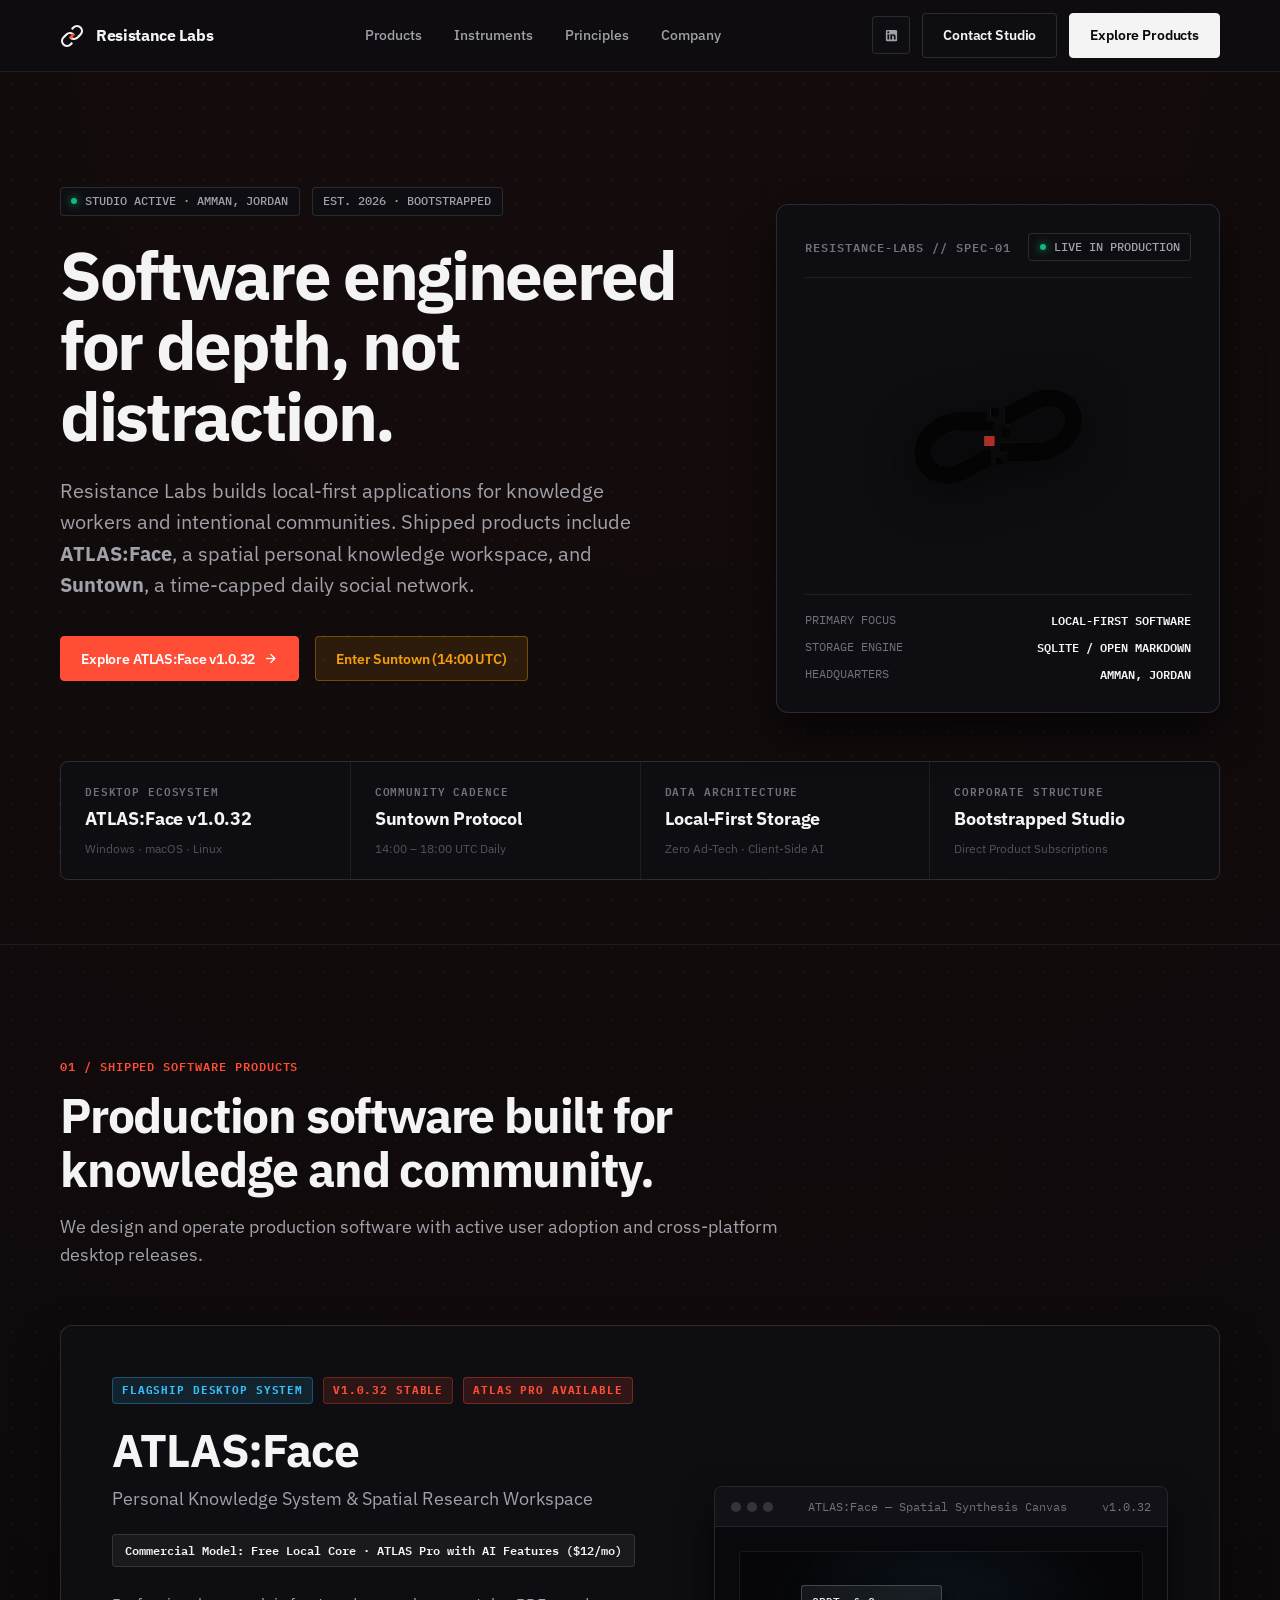
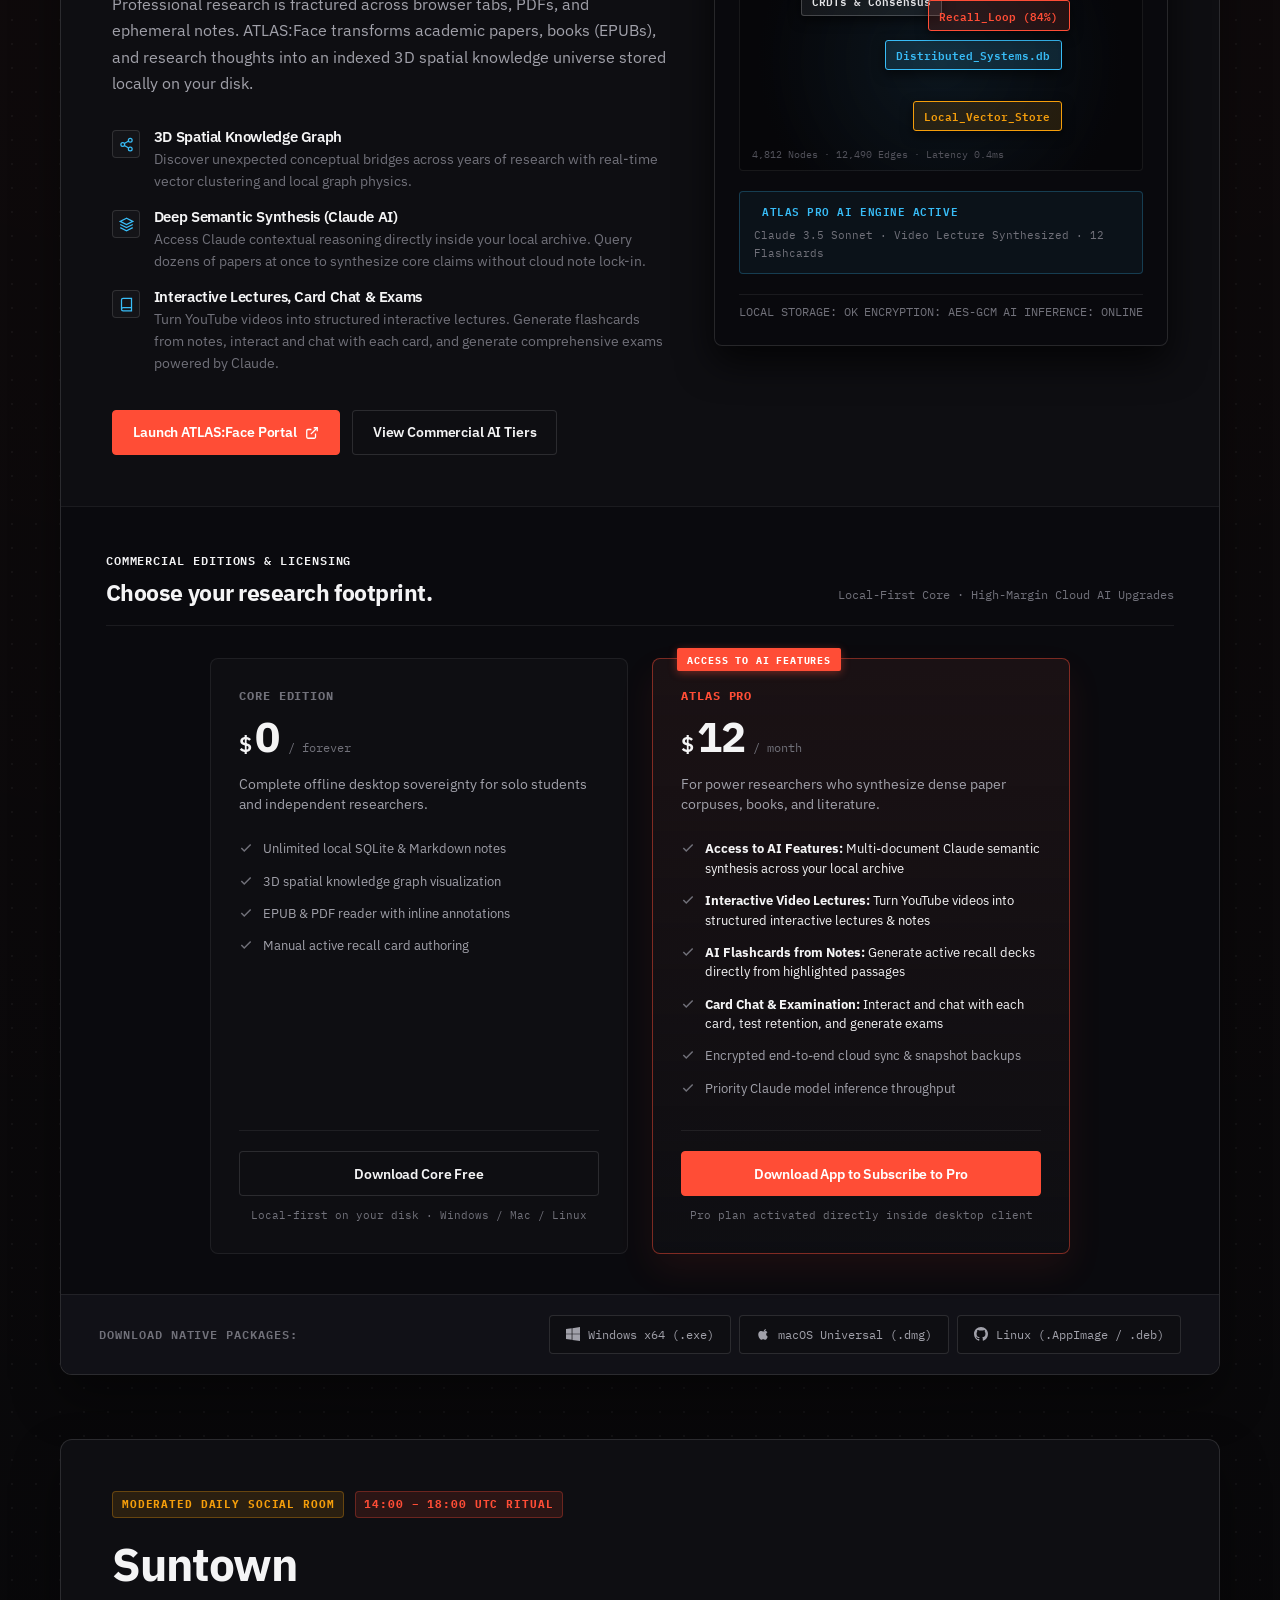
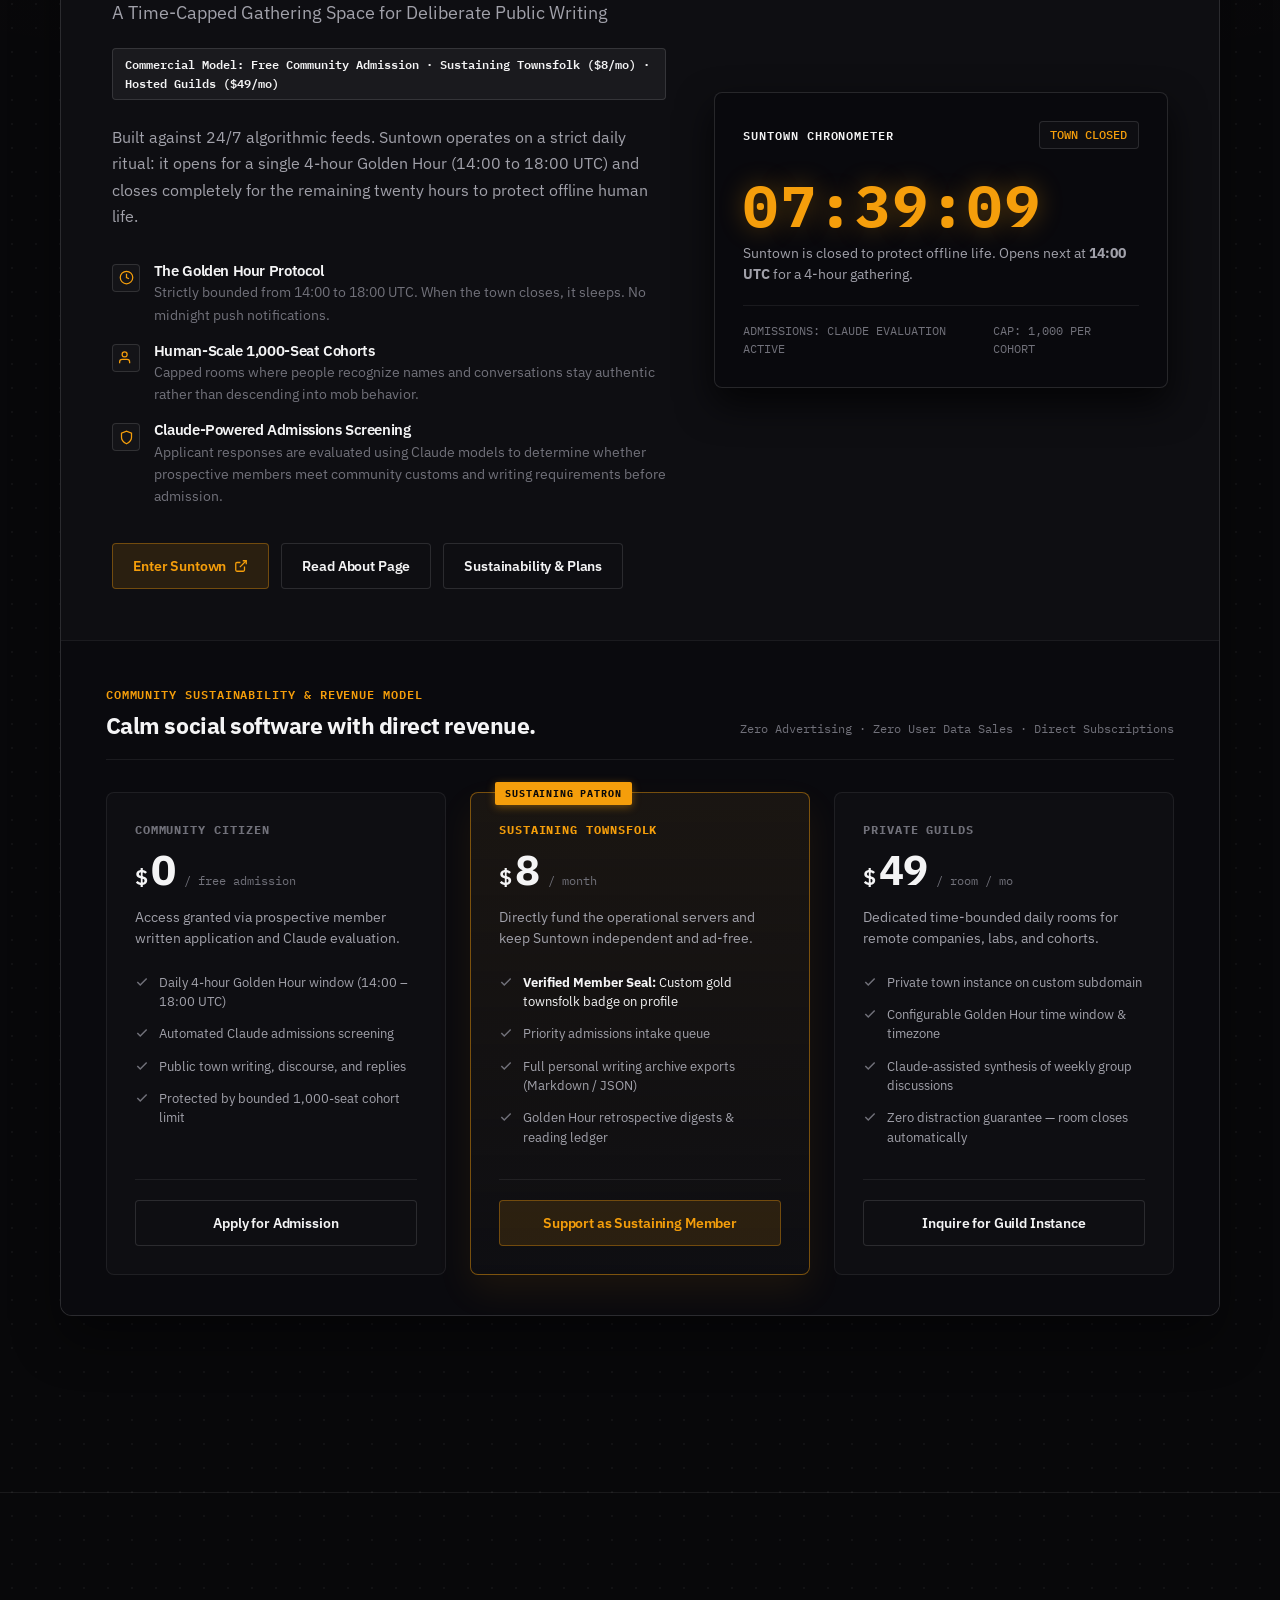
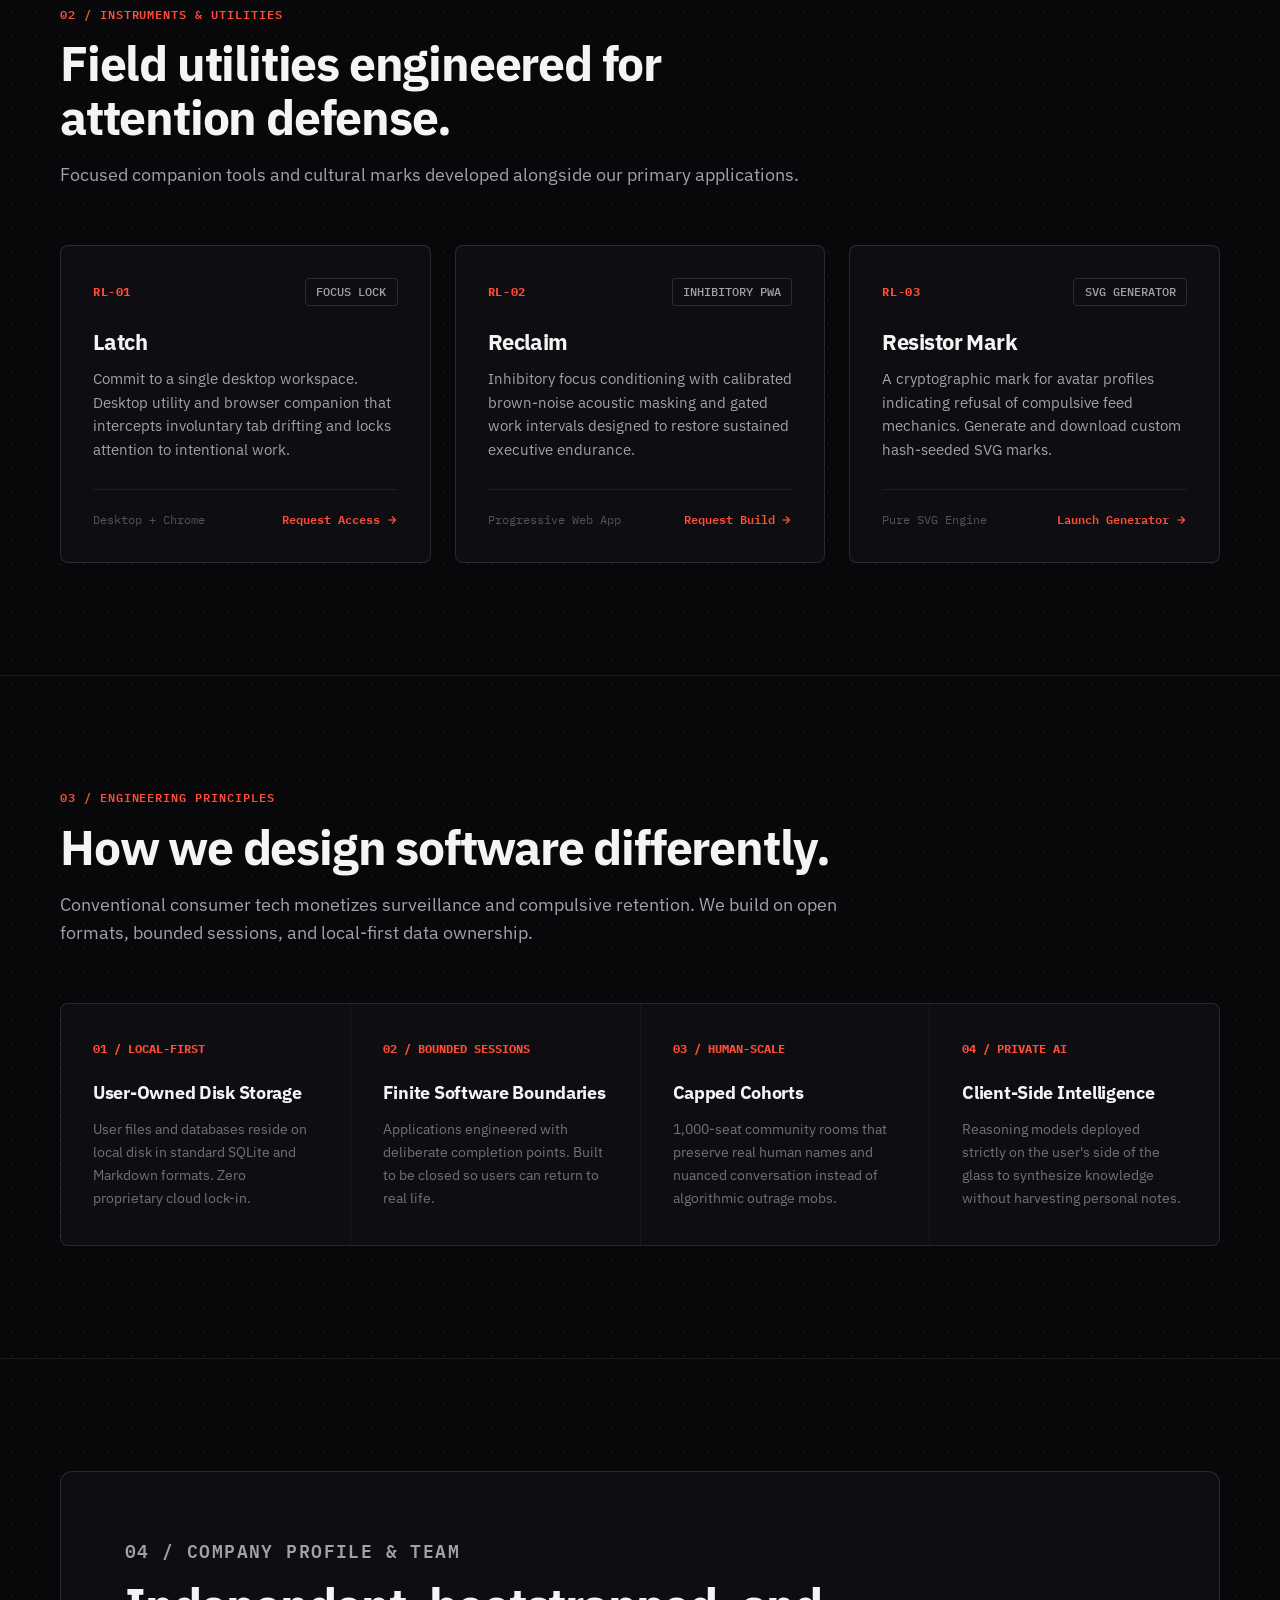
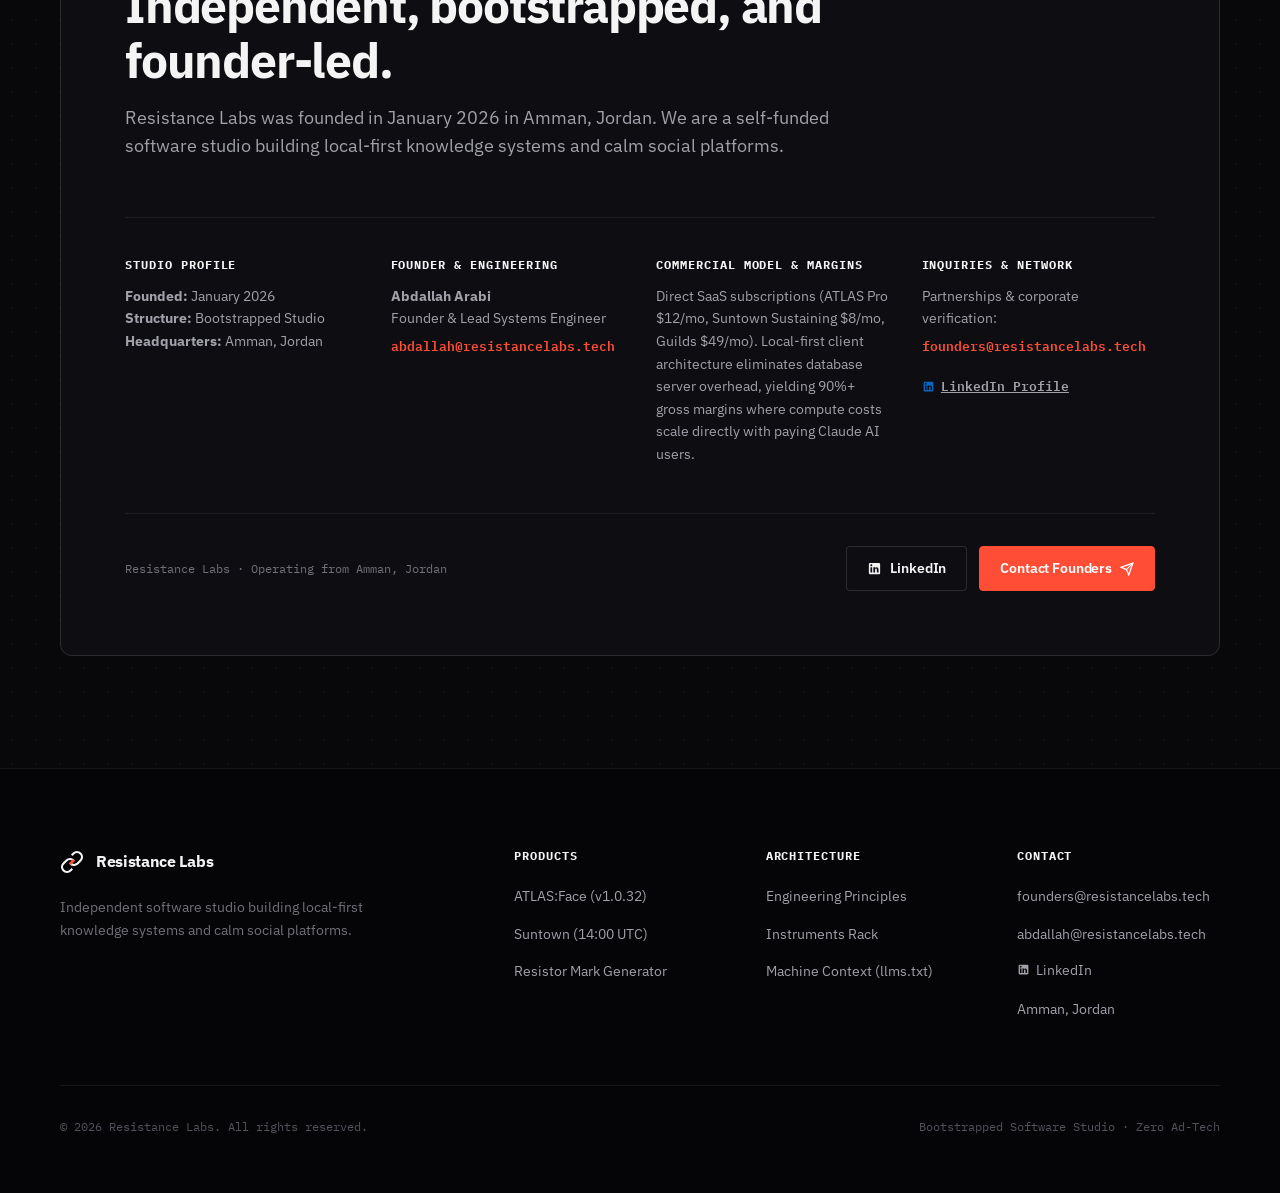
==== commit ecb95a35: "Add LinkedIn company logo and links to header, company dossier, footer, and metadata" ====
--- a/index.html
+++ b/index.html
@@ -48,6 +48,9 @@
             "addressLocality": "Amman",
             "addressCountry": "Jordan"
           },
+          "sameAs": [
+            "https://www.linkedin.com/company/resistancelabs"
+          ],
           "knowsAbout": ["Personal Knowledge Systems", "Local-First Software", "Semantic Retrieval", "Community Moderation"]
         },
         {
@@ -97,6 +100,11 @@
             </nav>
 
             <div class="header-cta">
+                <a href="https://www.linkedin.com/company/resistancelabs" target="_blank" rel="noopener noreferrer" class="btn-icon" aria-label="Resistance Labs on LinkedIn" title="LinkedIn">
+                    <svg width="15" height="15" viewBox="0 0 24 24" fill="currentColor">
+                        <path d="M19 3a2 2 0 0 1 2 2v14a2 2 0 0 1-2 2H5a2 2 0 0 1-2-2V5a2 2 0 0 1 2-2h14m-.5 15.5v-5.3a3.26 3.26 0 0 0-3.26-3.26c-.85 0-1.84.52-2.28 1.3v-1.11h-2.79v8.37h2.79v-4.93c0-.77.62-1.4 1.39-1.4a1.4 1.4 0 0 1 1.4 1.4v4.93h2.75M6.88 8.56a1.68 1.68 0 0 0 1.68-1.68c0-.93-.75-1.69-1.68-1.69a1.69 1.69 0 0 0-1.69 1.69c0 .93.76 1.68 1.69 1.68m1.39 9.94v-8.37H5.5v8.37h2.77z"/>
+                    </svg>
+                </a>
                 <a href="mailto:founders@resistancelabs.tech" class="btn btn-secondary">
                     <span>Contact Studio</span>
                 </a>
@@ -808,21 +816,35 @@
                         </div>
 
                         <div class="dossier-col">
-                            <h4>Inquiries & Access</h4>
-                            <p>Partnerships & verification:</p>
+                            <h4>Inquiries & Network</h4>
+                            <p>Partnerships & corporate verification:</p>
                             <a href="mailto:founders@resistancelabs.tech">founders@resistancelabs.tech</a>
+                            <div style="margin-top: 0.65rem;">
+                                <a href="https://www.linkedin.com/company/resistancelabs" target="_blank" rel="noopener noreferrer" style="display: inline-flex; align-items: center; gap: 0.4rem; font-size: 0.84rem; color: var(--text-secondary); text-decoration: none;">
+                                    <svg viewBox="0 0 24 24" width="13" height="13" fill="#0a66c2"><path d="M19 3a2 2 0 0 1 2 2v14a2 2 0 0 1-2 2H5a2 2 0 0 1-2-2V5a2 2 0 0 1 2-2h14m-.5 15.5v-5.3a3.26 3.26 0 0 0-3.26-3.26c-.85 0-1.84.52-2.28 1.3v-1.11h-2.79v8.37h2.79v-4.93c0-.77.62-1.4 1.39-1.4a1.4 1.4 0 0 1 1.4 1.4v4.93h2.75M6.88 8.56a1.68 1.68 0 0 0 1.68-1.68c0-.93-.75-1.69-1.68-1.69a1.69 1.69 0 0 0-1.69 1.69c0 .93.76 1.68 1.69 1.68m1.39 9.94v-8.37H5.5v8.37h2.77z"/></svg>
+                                    <span style="text-decoration: underline;">LinkedIn Profile</span>
+                                </a>
+                            </div>
                         </div>
                     </div>
 
                     <div class="dossier-action-bar">
                         <span class="founder-signature">Resistance Labs · Operating from Amman, Jordan</span>
-                        <a href="mailto:founders@resistancelabs.tech" class="btn btn-vermilion">
-                            <span>Contact Founders</span>
-                            <svg width="14" height="14" viewBox="0 0 24 24" fill="none" stroke="currentColor" stroke-width="2.2">
-                                <line x1="22" y1="2" x2="11" y2="13"></line>
-                                <polygon points="22 2 15 22 11 13 2 9 22 2"></polygon>
-                            </svg>
-                        </a>
+                        <div style="display: flex; gap: 0.75rem; align-items: center; flex-wrap: wrap;">
+                            <a href="https://www.linkedin.com/company/resistancelabs" target="_blank" rel="noopener noreferrer" class="btn btn-secondary">
+                                <svg width="15" height="15" viewBox="0 0 24 24" fill="currentColor">
+                                    <path d="M19 3a2 2 0 0 1 2 2v14a2 2 0 0 1-2 2H5a2 2 0 0 1-2-2V5a2 2 0 0 1 2-2h14m-.5 15.5v-5.3a3.26 3.26 0 0 0-3.26-3.26c-.85 0-1.84.52-2.28 1.3v-1.11h-2.79v8.37h2.79v-4.93c0-.77.62-1.4 1.39-1.4a1.4 1.4 0 0 1 1.4 1.4v4.93h2.75M6.88 8.56a1.68 1.68 0 0 0 1.68-1.68c0-.93-.75-1.69-1.68-1.69a1.69 1.69 0 0 0-1.69 1.69c0 .93.76 1.68 1.69 1.68m1.39 9.94v-8.37H5.5v8.37h2.77z"/>
+                                </svg>
+                                <span>LinkedIn</span>
+                            </a>
+                            <a href="mailto:founders@resistancelabs.tech" class="btn btn-vermilion">
+                                <span>Contact Founders</span>
+                                <svg width="14" height="14" viewBox="0 0 24 24" fill="none" stroke="currentColor" stroke-width="2.2">
+                                    <line x1="22" y1="2" x2="11" y2="13"></line>
+                                    <polygon points="22 2 15 22 11 13 2 9 22 2"></polygon>
+                                </svg>
+                            </a>
+                        </div>
                     </div>
                 </div>
             </div>
@@ -872,6 +894,12 @@
                     <ul>
                         <li><a href="mailto:founders@resistancelabs.tech">founders@resistancelabs.tech</a></li>
                         <li><a href="mailto:abdallah@resistancelabs.tech">abdallah@resistancelabs.tech</a></li>
+                        <li>
+                            <a href="https://www.linkedin.com/company/resistancelabs" target="_blank" rel="noopener noreferrer" style="display: inline-flex; align-items: center; gap: 0.4rem;">
+                                <svg viewBox="0 0 24 24" width="13" height="13" fill="currentColor"><path d="M19 3a2 2 0 0 1 2 2v14a2 2 0 0 1-2 2H5a2 2 0 0 1-2-2V5a2 2 0 0 1 2-2h14m-.5 15.5v-5.3a3.26 3.26 0 0 0-3.26-3.26c-.85 0-1.84.52-2.28 1.3v-1.11h-2.79v8.37h2.79v-4.93c0-.77.62-1.4 1.39-1.4a1.4 1.4 0 0 1 1.4 1.4v4.93h2.75M6.88 8.56a1.68 1.68 0 0 0 1.68-1.68c0-.93-.75-1.69-1.68-1.69a1.69 1.69 0 0 0-1.69 1.69c0 .93.76 1.68 1.69 1.68m1.39 9.94v-8.37H5.5v8.37h2.77z"/></svg>
+                                <span>LinkedIn</span>
+                            </a>
+                        </li>
                         <li><a href="#company">Amman, Jordan</a></li>
                     </ul>
                 </div>
--- a/style.css
+++ b/style.css
@@ -231,6 +231,28 @@
     border-color: var(--accent-gold);
 }
 
+.btn-icon {
+    width: 38px;
+    height: 38px;
+    padding: 0;
+    display: inline-flex;
+    align-items: center;
+    justify-content: center;
+    border-radius: var(--radius-sm);
+    background: var(--bg-surface);
+    border: 1px solid var(--border-subtle);
+    color: var(--text-secondary);
+    transition: all 180ms ease;
+    flex-shrink: 0;
+}
+
+.btn-icon:hover {
+    color: #0a66c2;
+    border-color: rgba(10, 102, 194, 0.6);
+    background: var(--bg-elevated);
+    transform: translateY(-1px);
+}
+
 /* ==========================================================================
    Header & Navigation
    ========================================================================== */
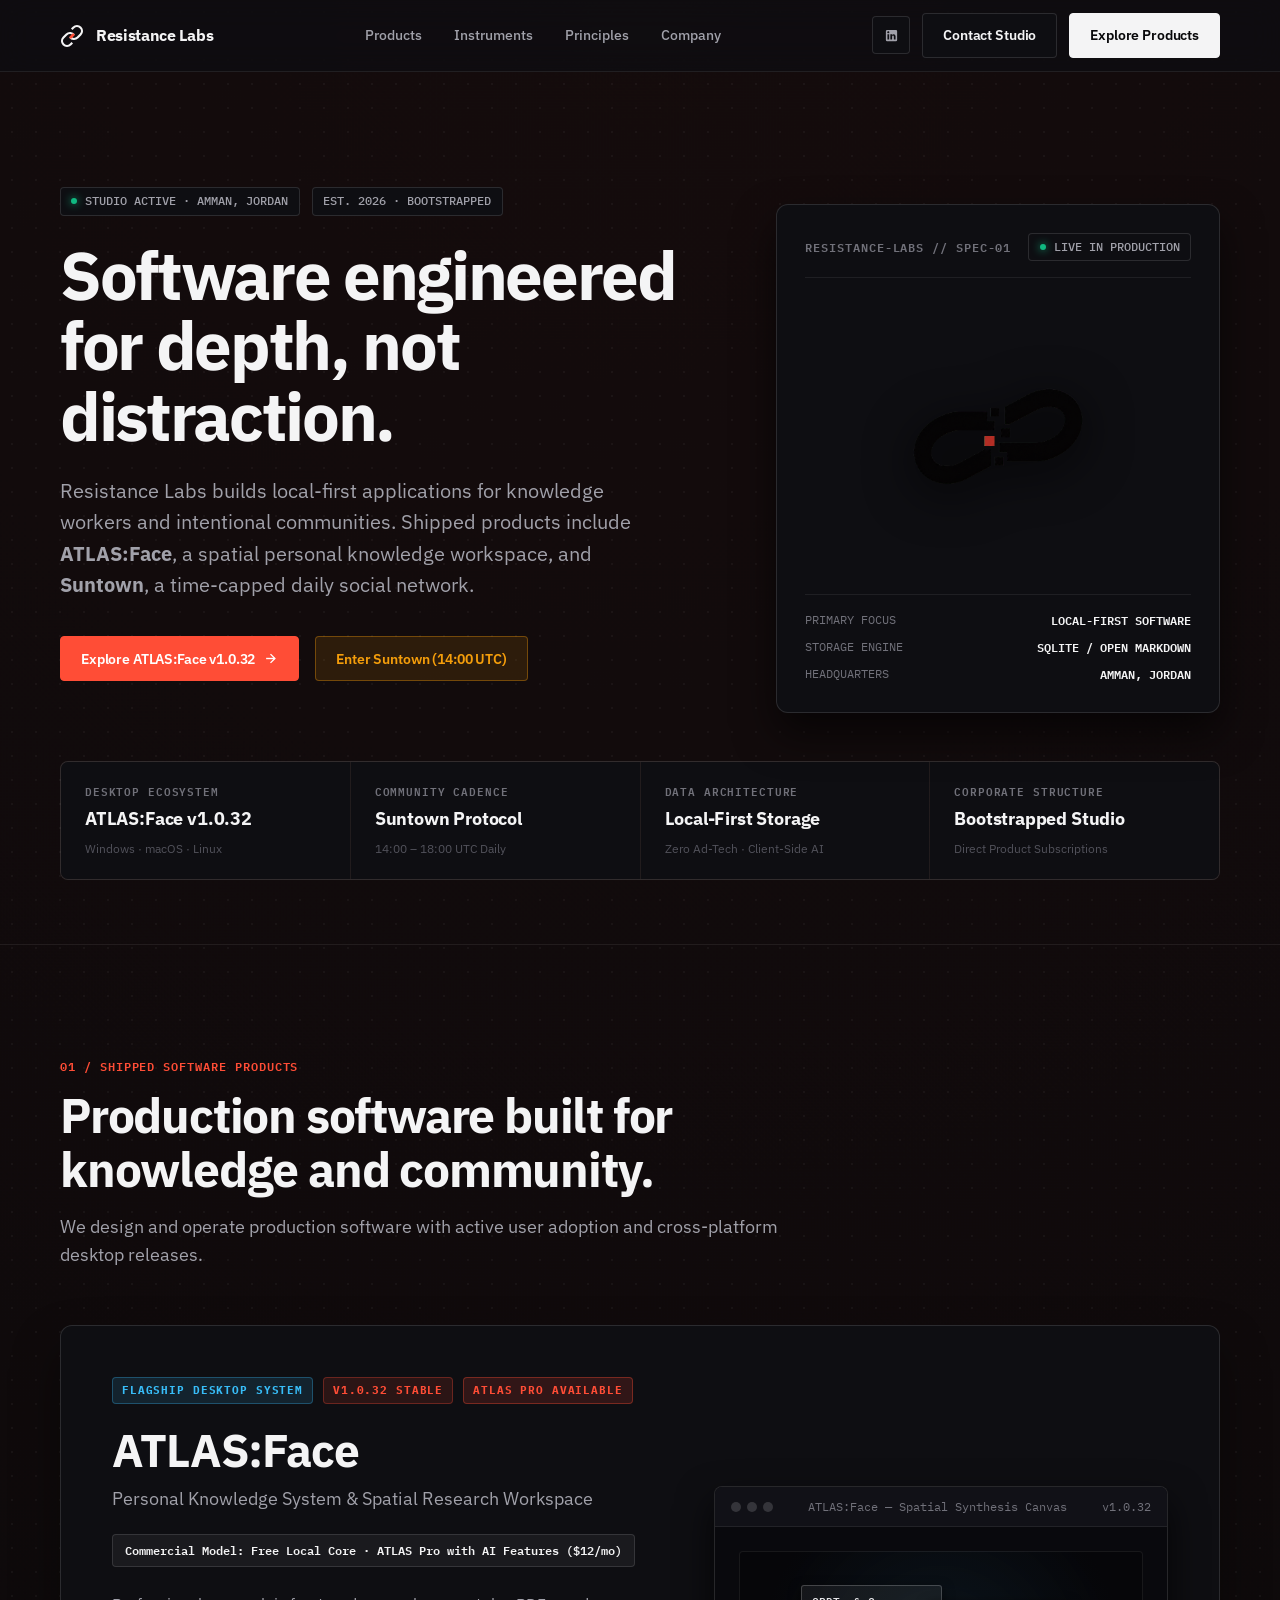
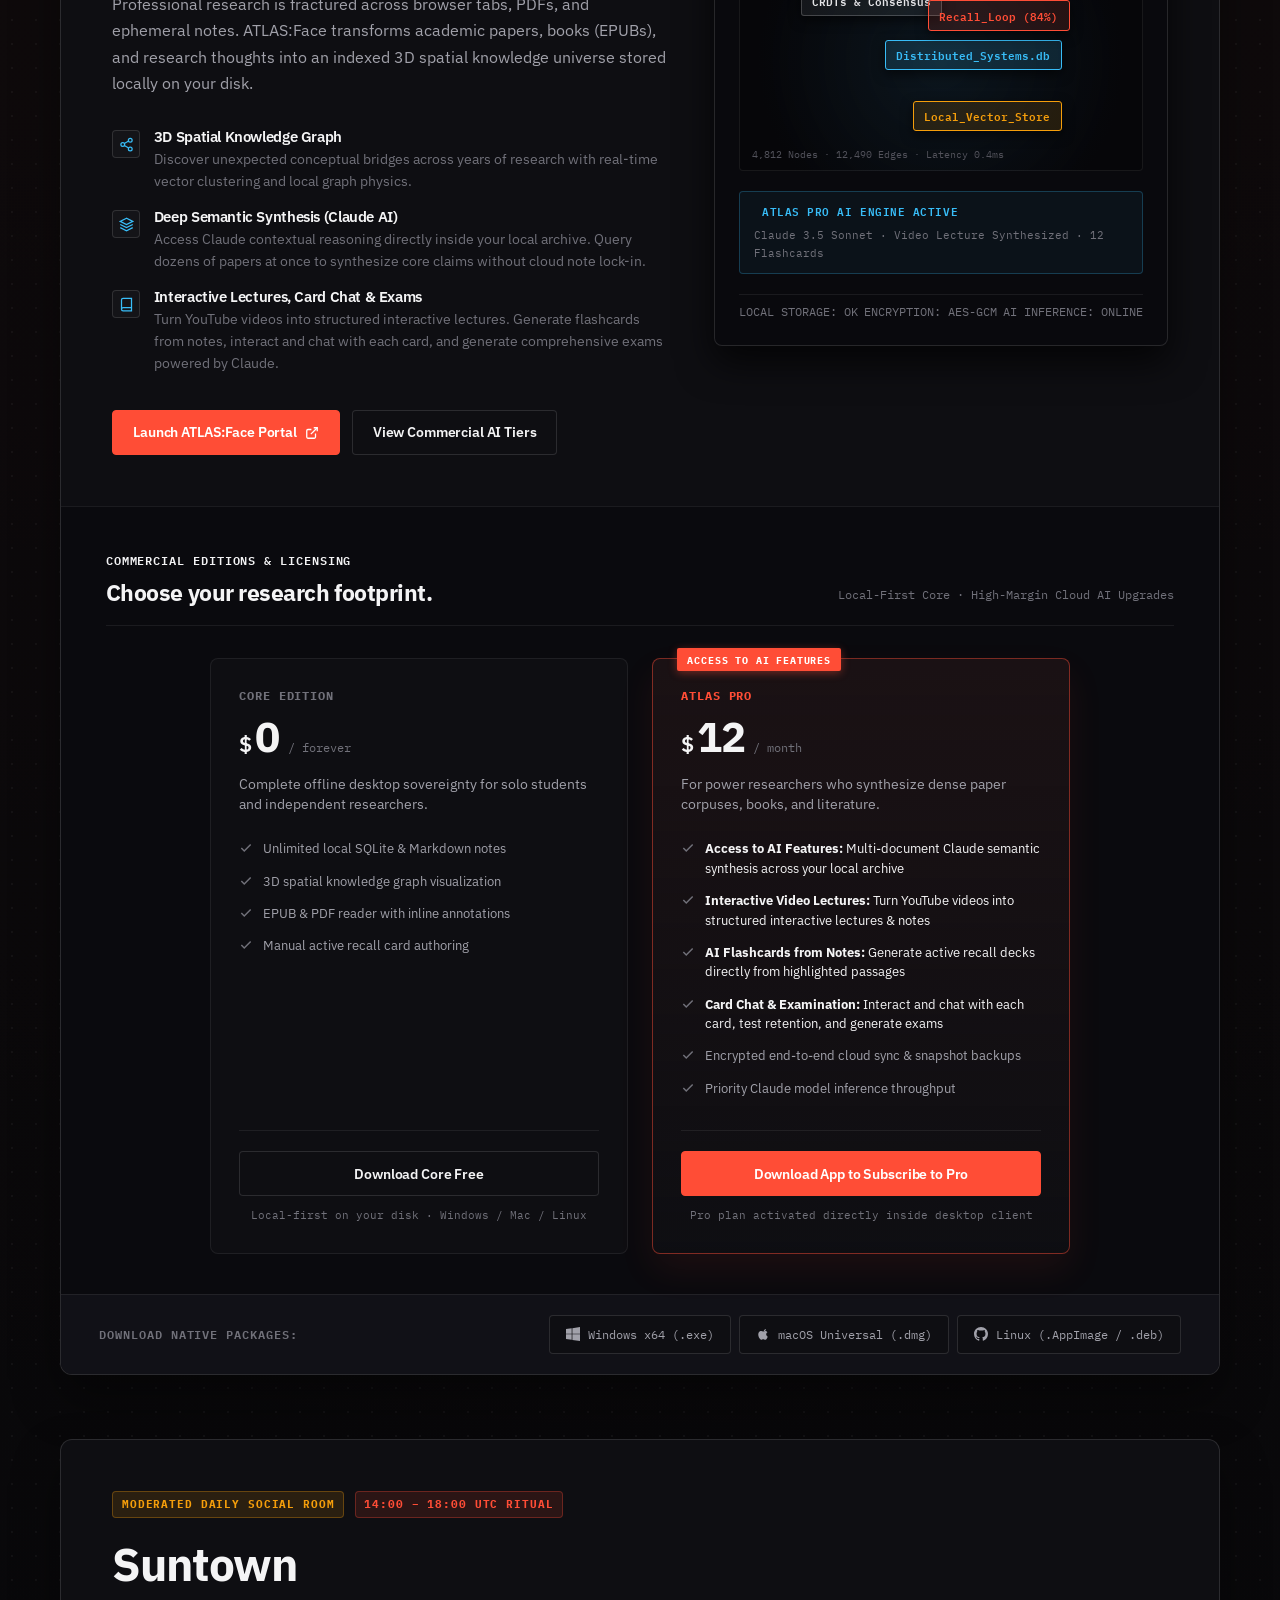
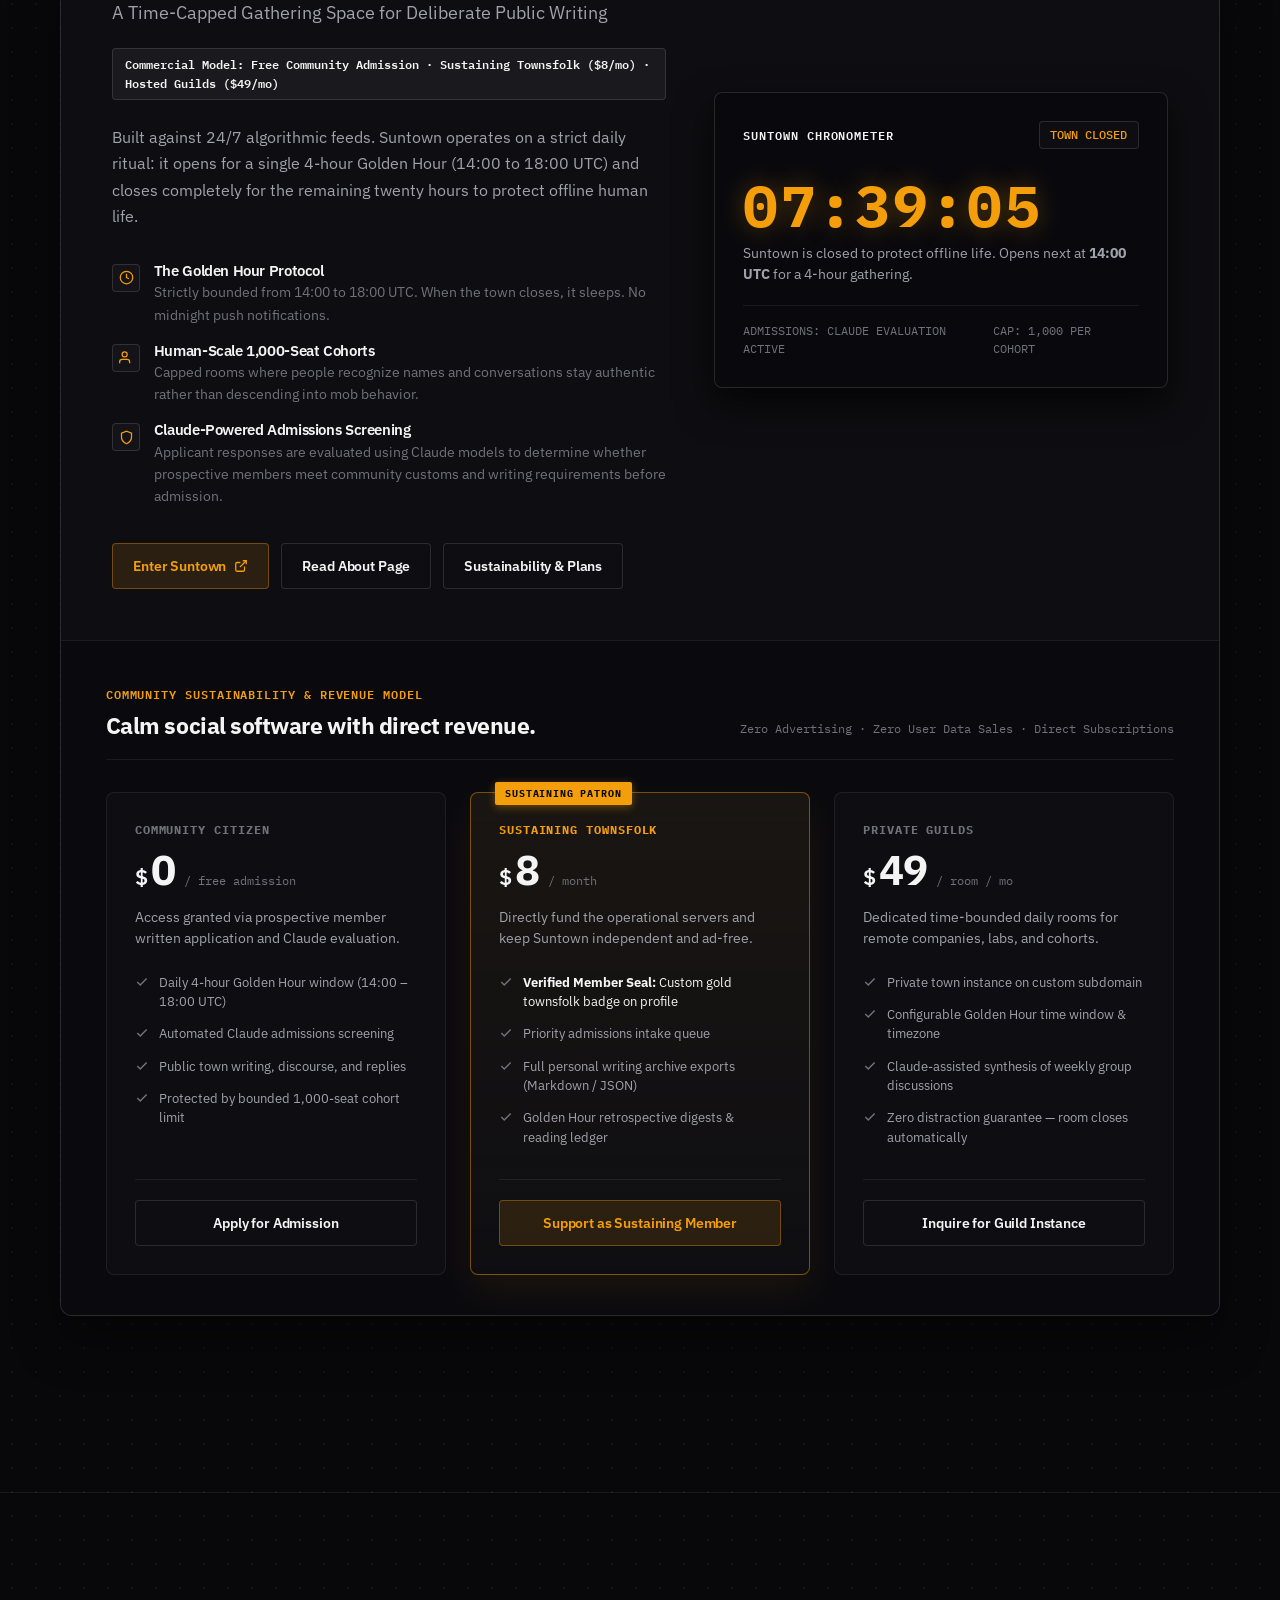
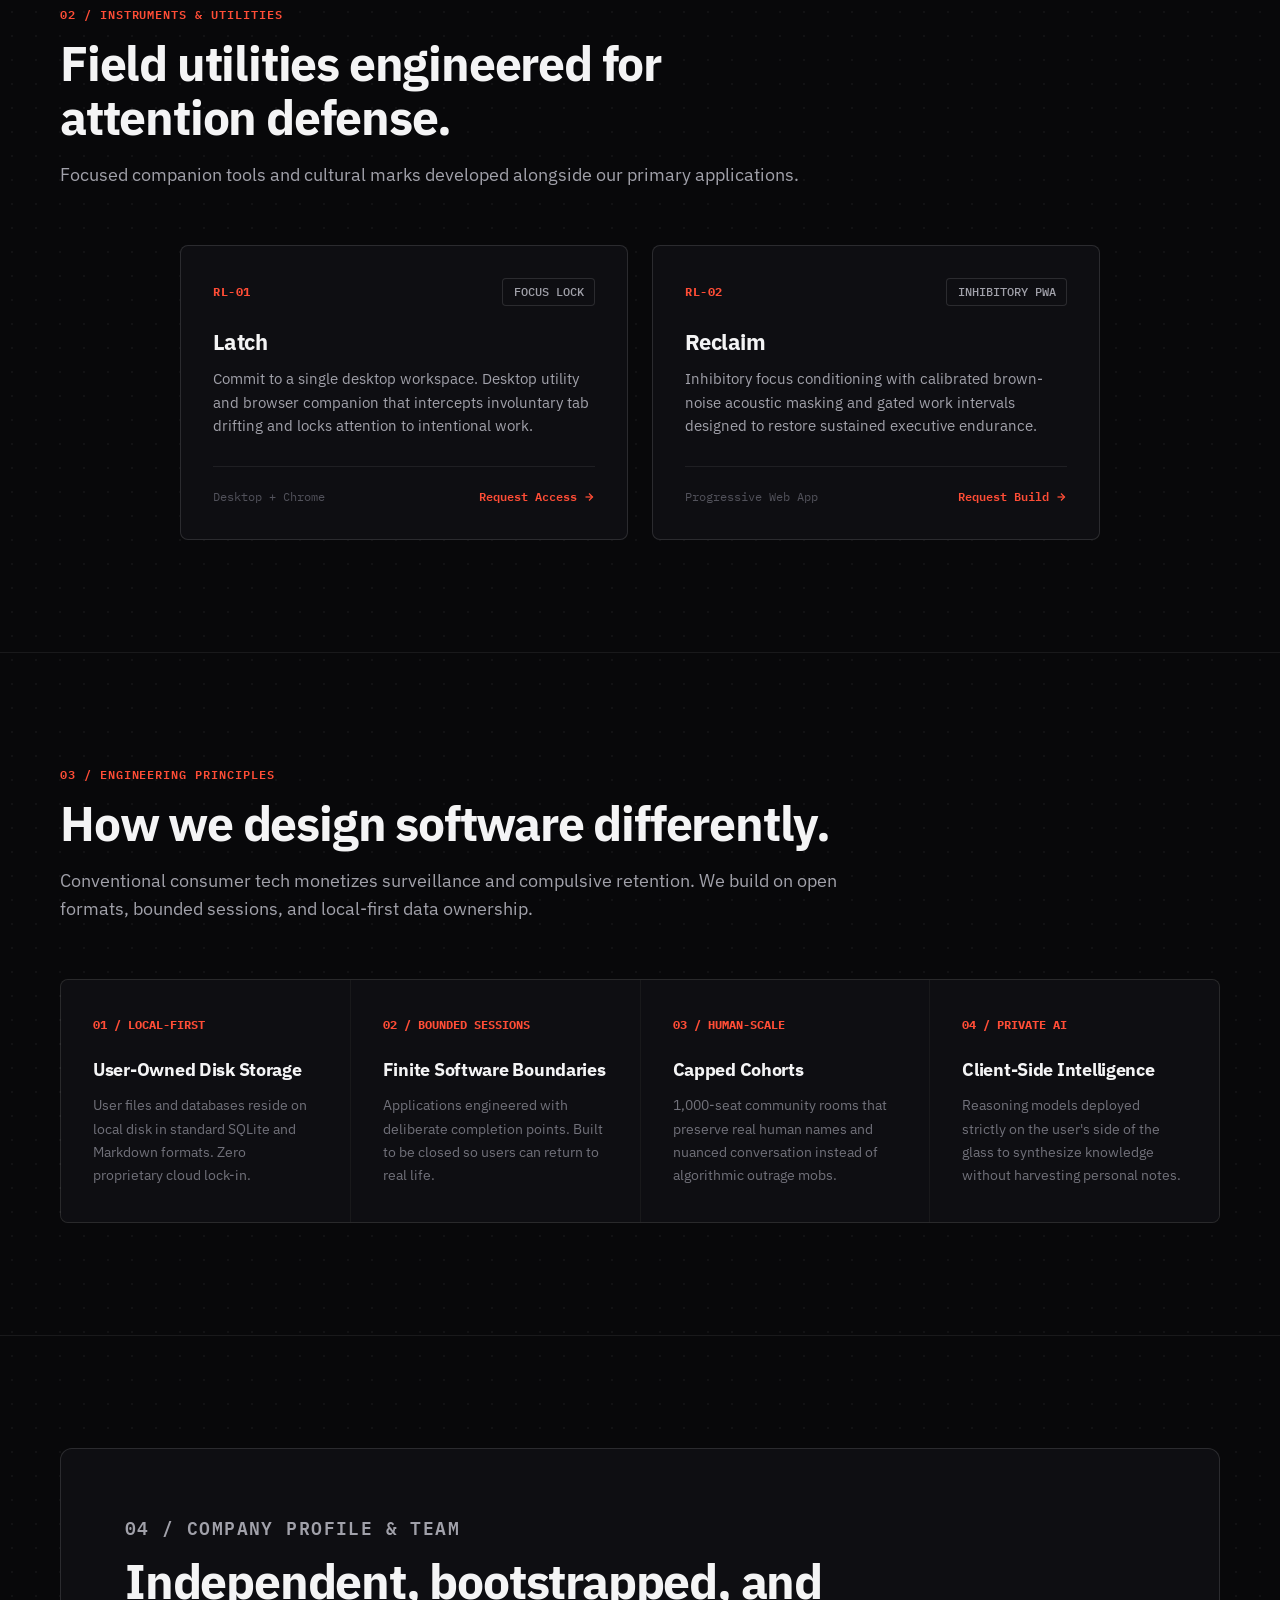
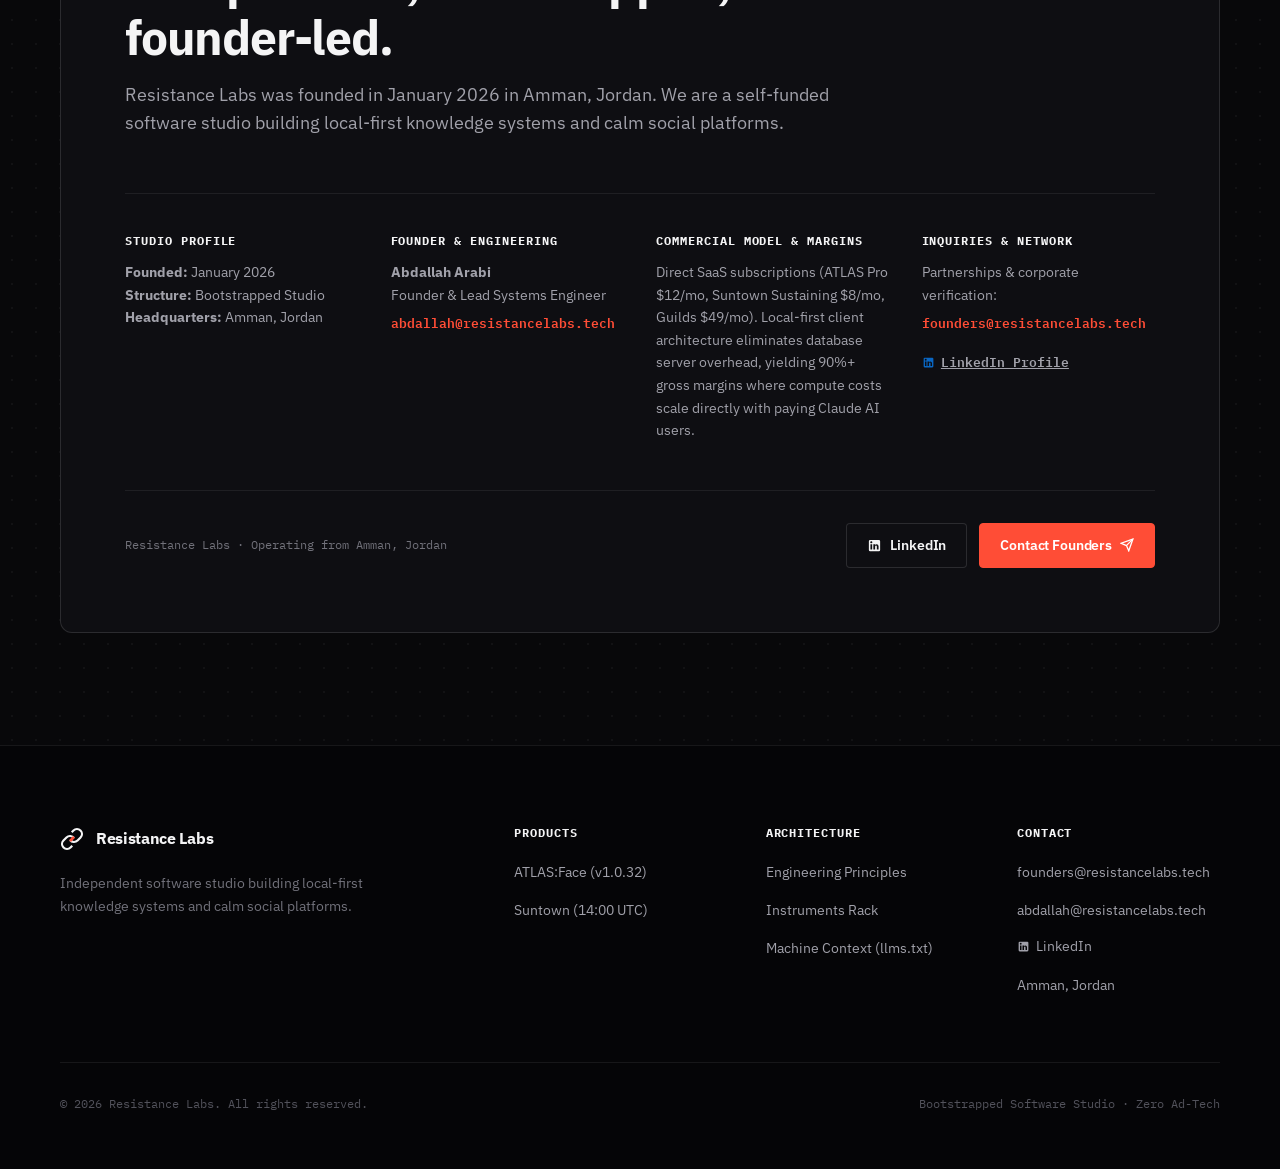
==== commit f09e444b: "Remove Resistor Mark generator and streamline instruments rack to 2 columns" ====
--- a/index.html
+++ b/index.html
@@ -720,26 +720,6 @@
                             </a>
                         </div>
                     </div>
-
-                    <div class="instrument-card">
-                        <div>
-                            <div class="inst-top">
-                                <span class="inst-code">RL-03</span>
-                                <span class="hud-pill">SVG GENERATOR</span>
-                            </div>
-                            <h3 class="inst-title">Resistor Mark</h3>
-                            <p class="inst-desc">
-                                A cryptographic mark for avatar profiles indicating refusal of compulsive feed mechanics. Generate and download custom hash-seeded SVG marks.
-                            </p>
-                        </div>
-                        <div class="inst-action-row">
-                            <span class="inst-pill">Pure SVG Engine</span>
-                            <a href="generator.html" class="inst-link">
-                                <span>Launch Generator</span>
-                                <svg width="12" height="12" viewBox="0 0 24 24" fill="none" stroke="currentColor" stroke-width="2.5"><path d="M5 12h14"></path><path d="M12 5l7 7-7 7"></path></svg>
-                            </a>
-                        </div>
-                    </div>
                 </div>
             </div>
         </section>
@@ -876,7 +856,6 @@
                     <ul>
                         <li><a href="https://atlasface.resistancelabs.tech/" target="_blank" rel="noopener noreferrer">ATLAS:Face (v1.0.32)</a></li>
                         <li><a href="https://suntown.town/" target="_blank" rel="noopener noreferrer">Suntown (14:00 UTC)</a></li>
-                        <li><a href="generator.html">Resistor Mark Generator</a></li>
                     </ul>
                 </div>
 
--- a/style.css
+++ b/style.css
@@ -1135,8 +1135,10 @@
 
 .instruments-rack {
     display: grid;
-    grid-template-columns: repeat(3, 1fr);
+    grid-template-columns: repeat(2, 1fr);
     gap: 1.5rem;
+    max-width: 920px;
+    margin: 0 auto;
 }
 
 .instrument-card {
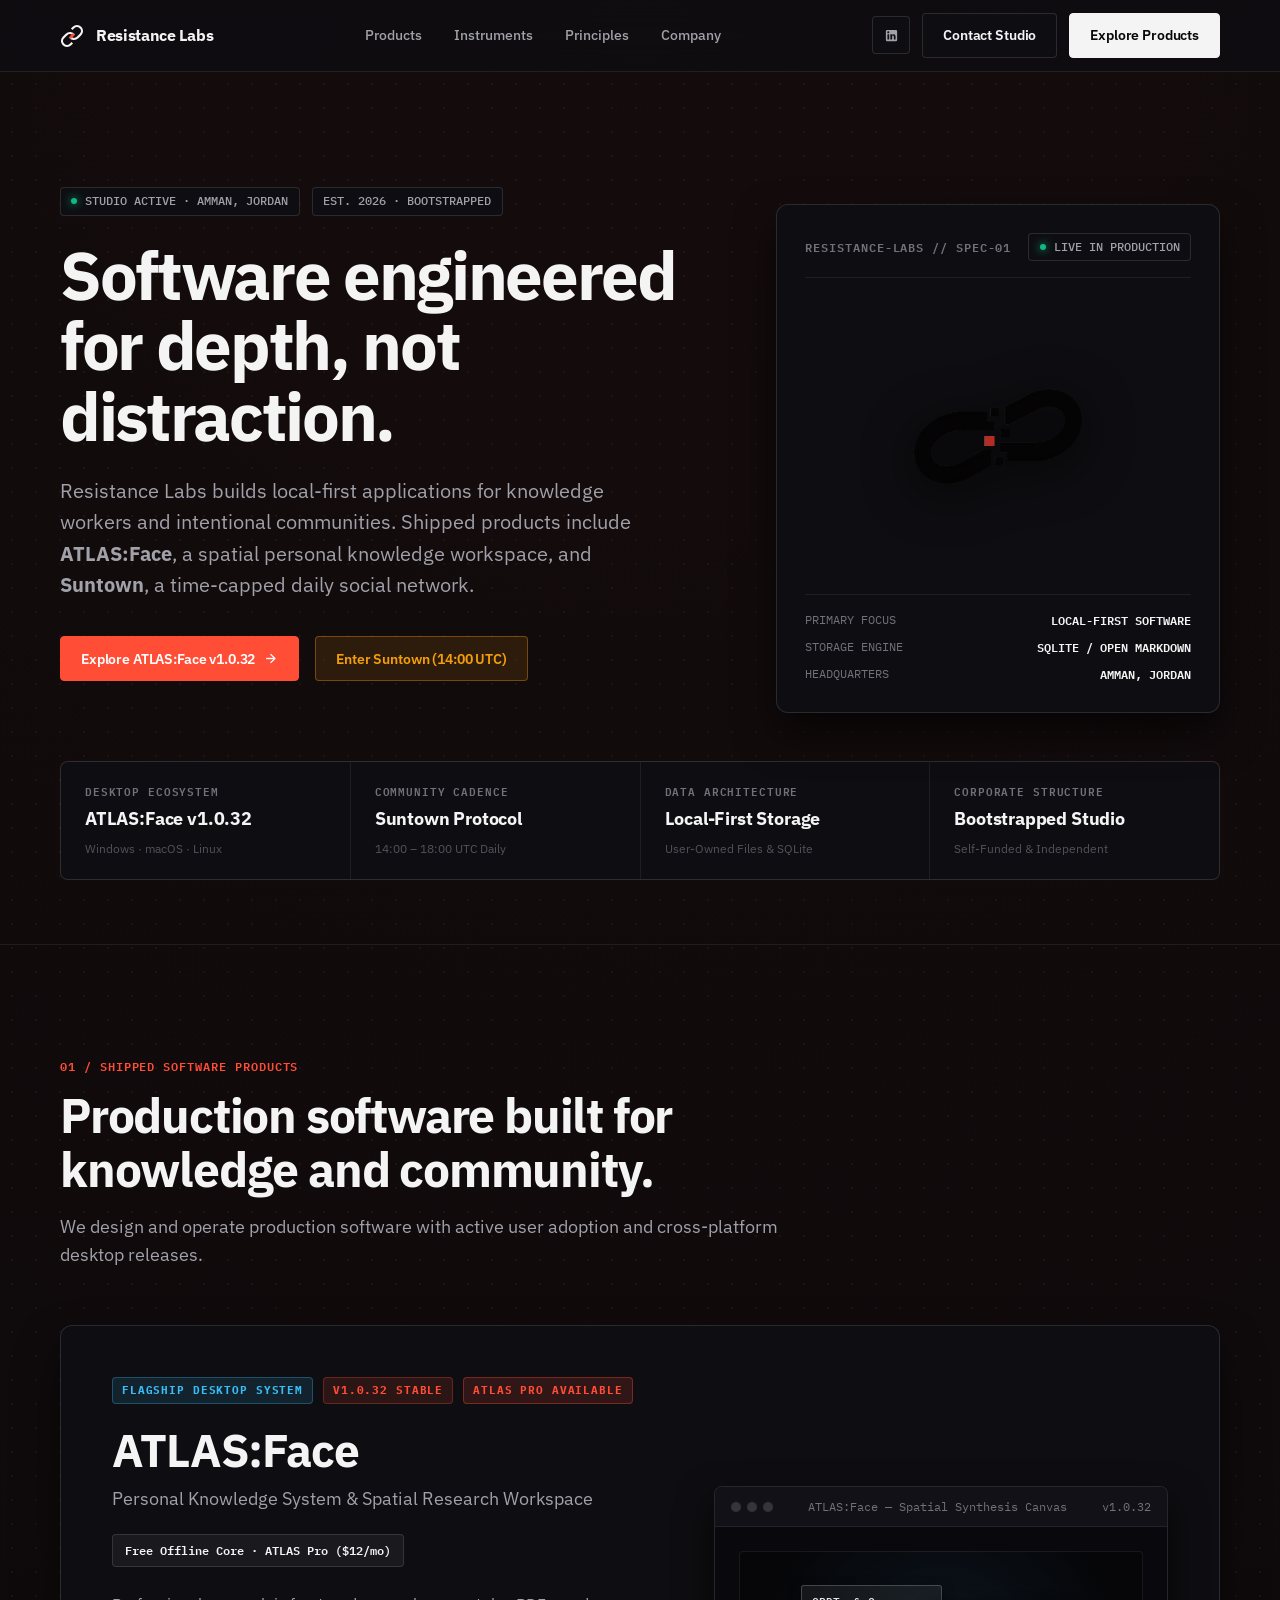
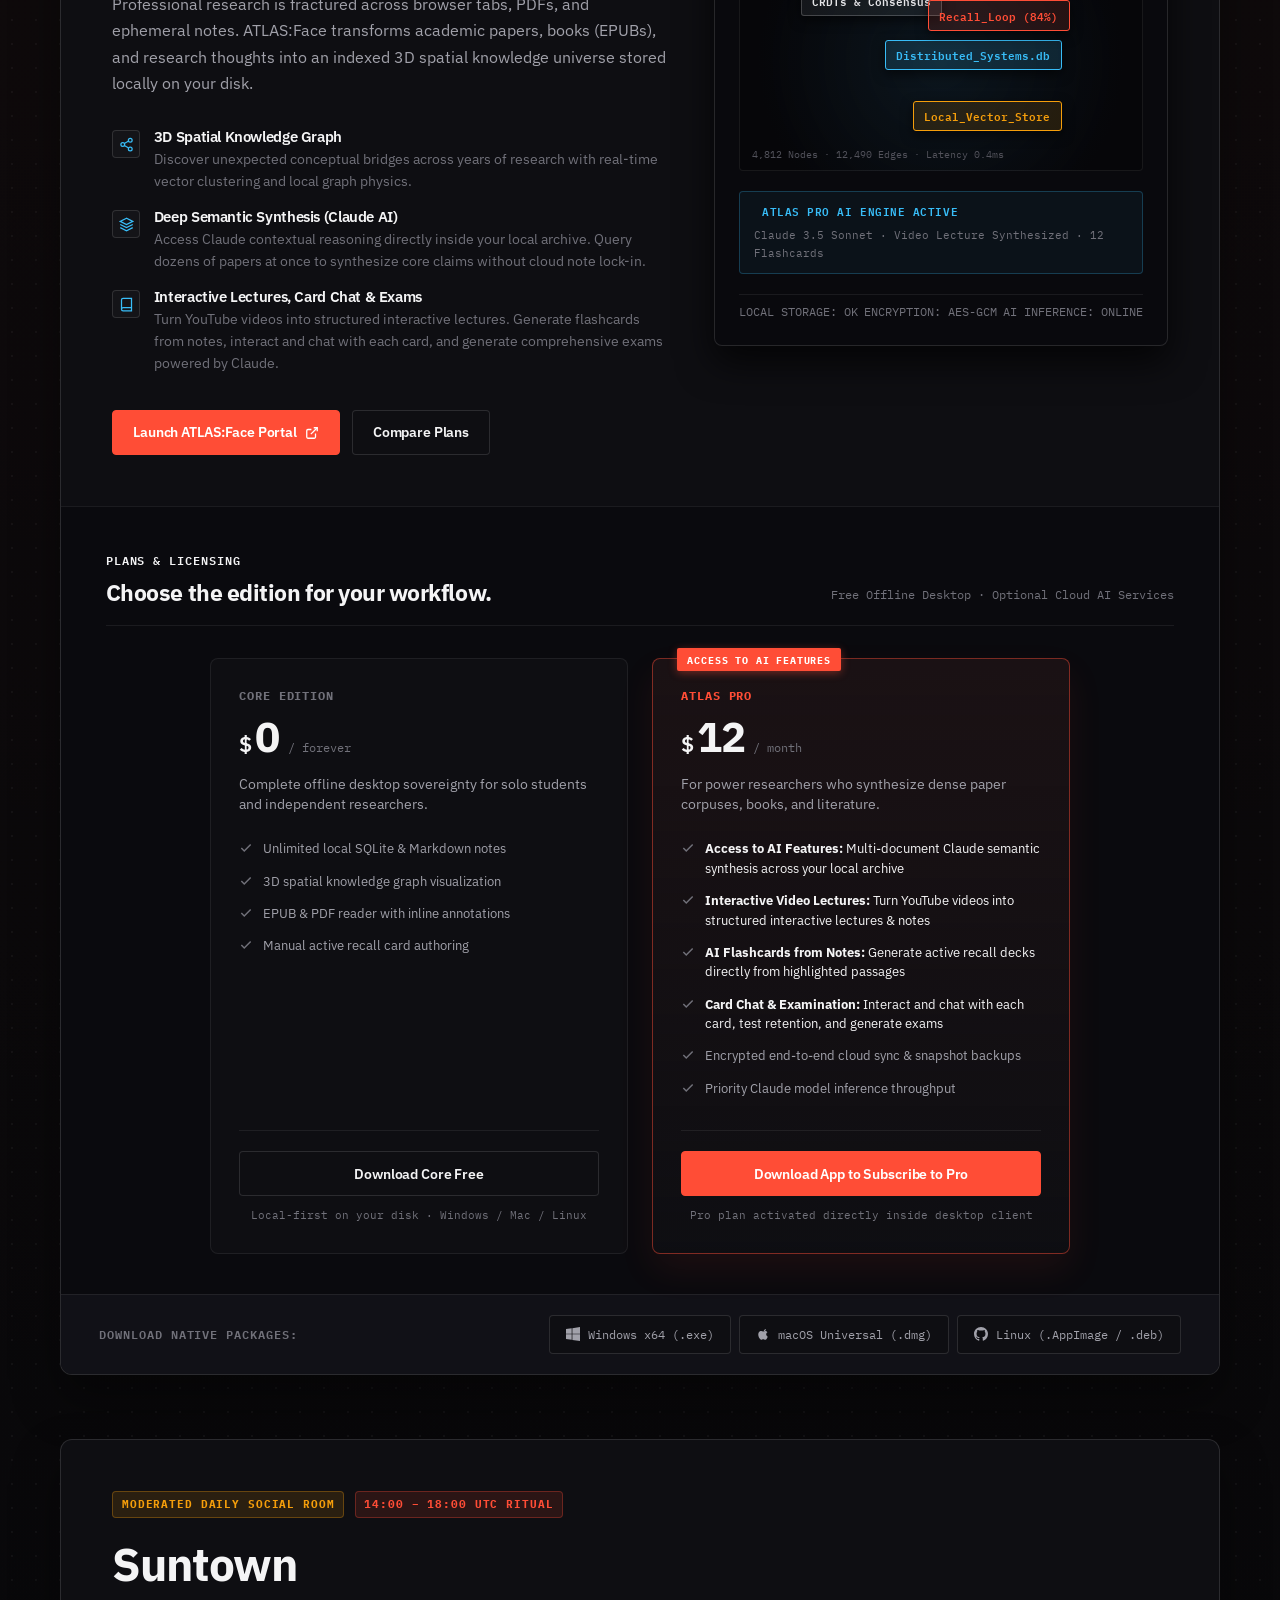
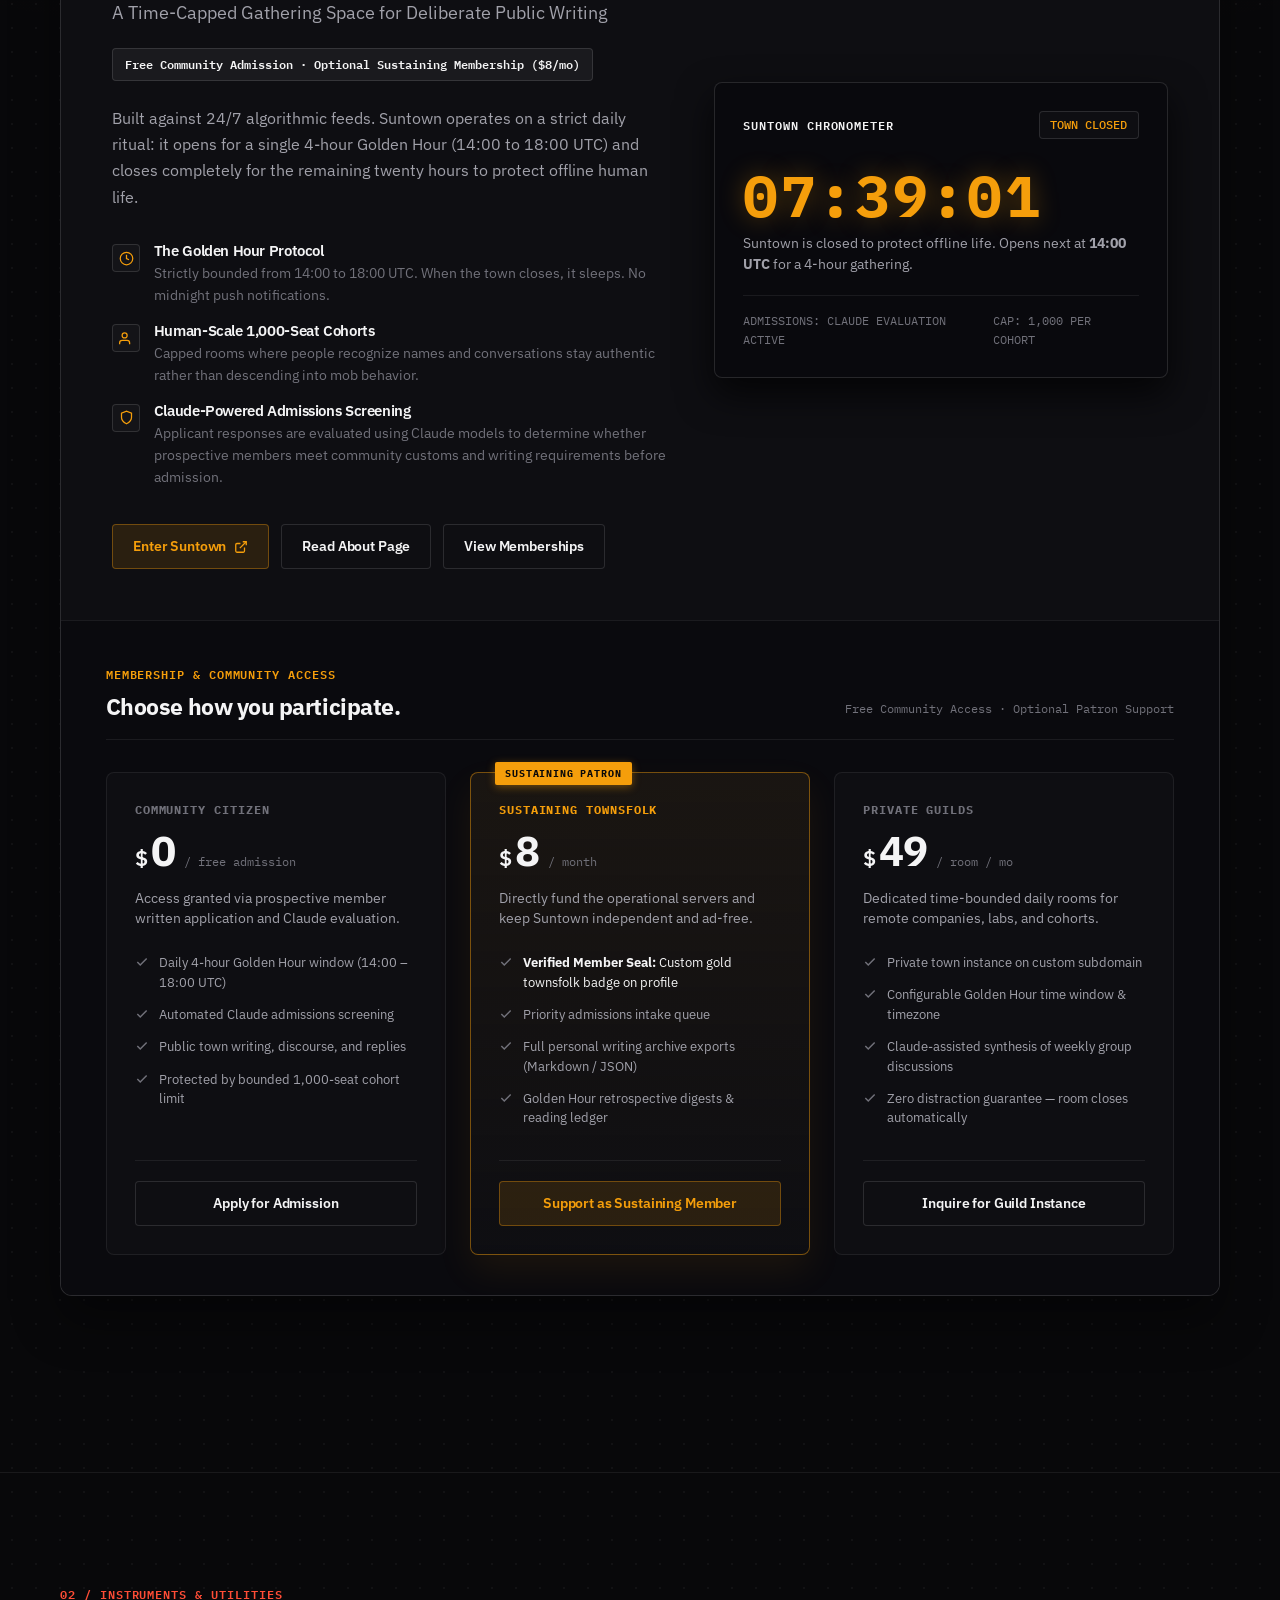
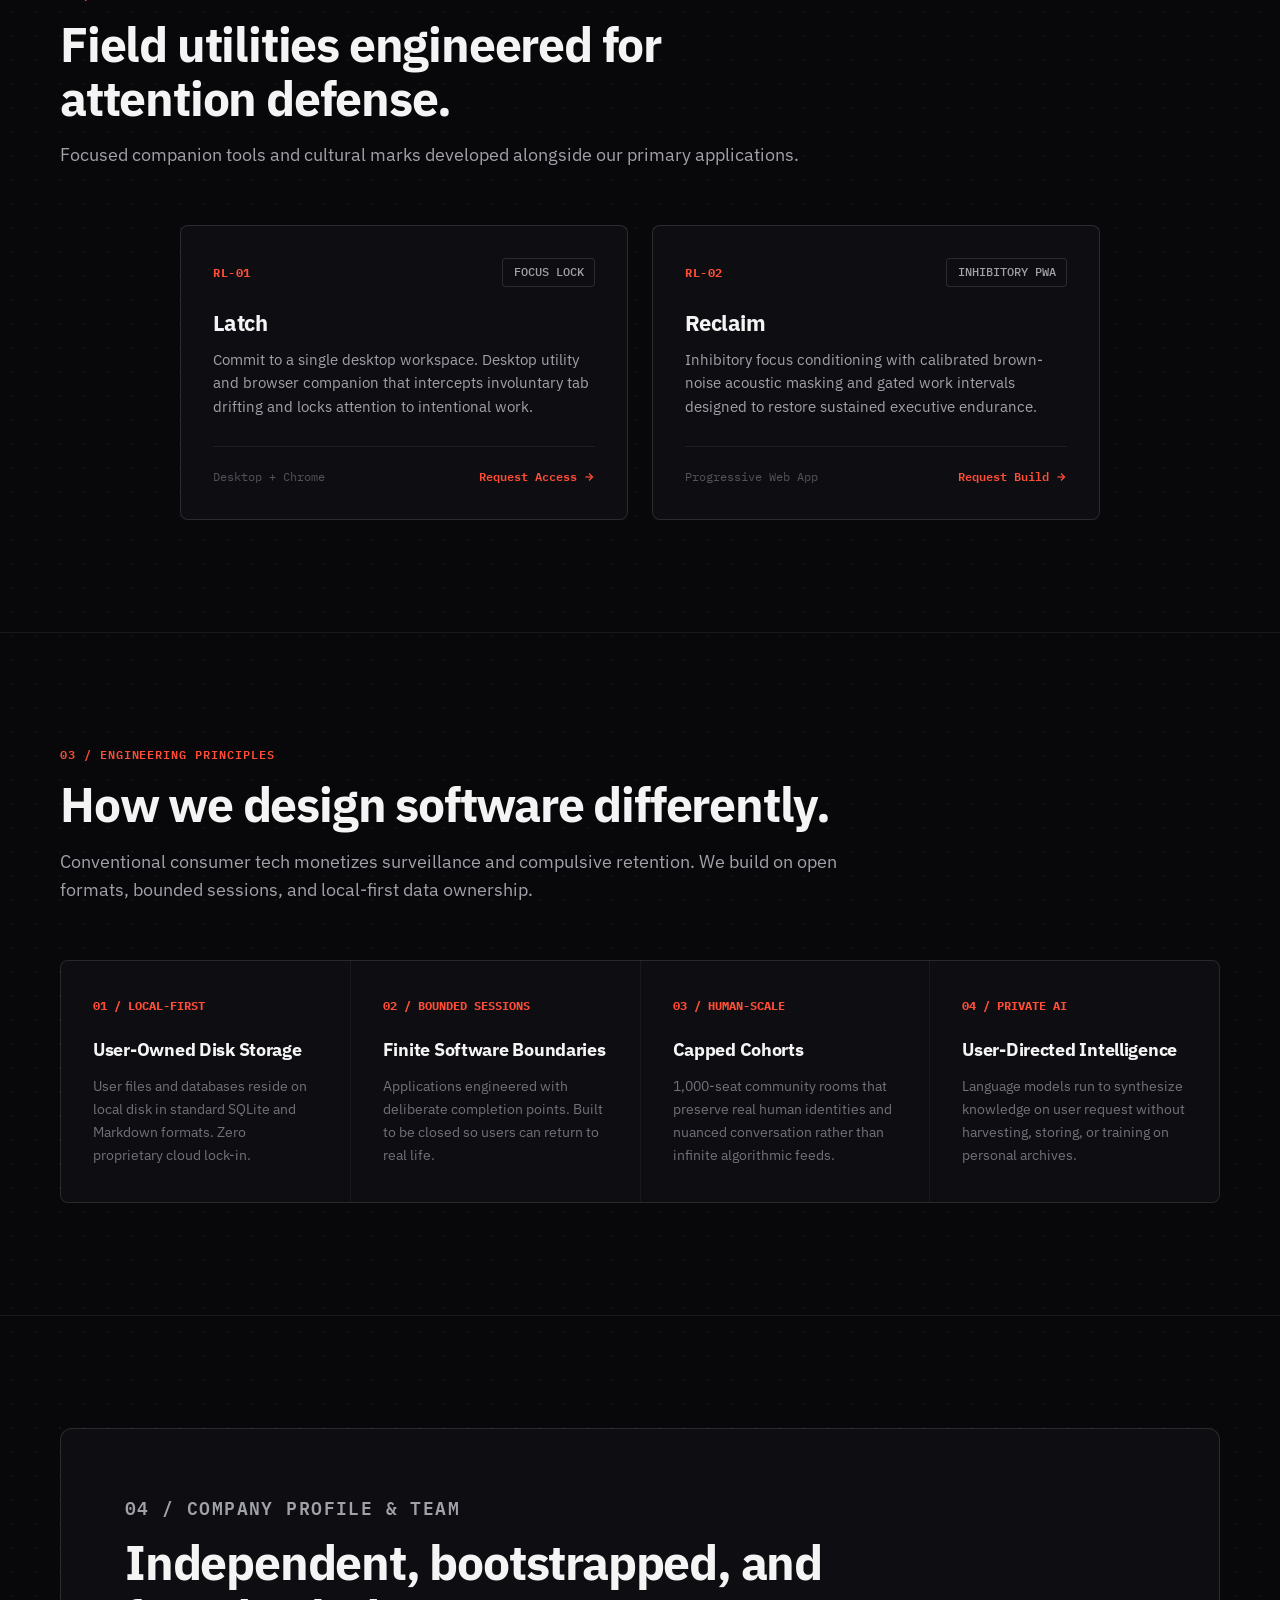
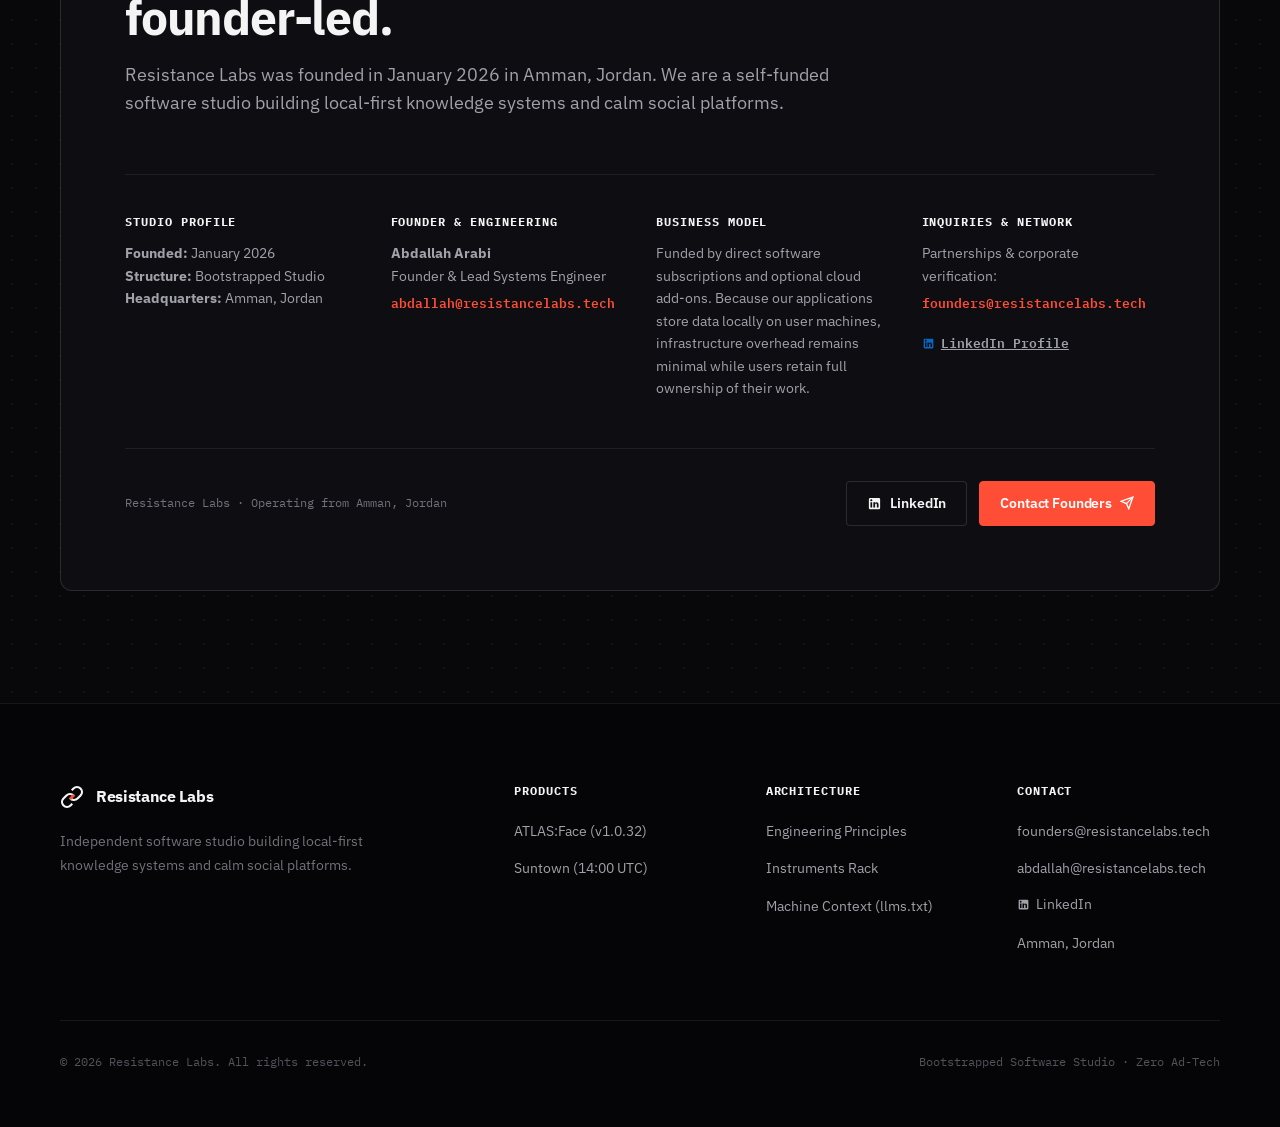
==== commit faff5ab1: "Replace performative AI/investor jargon with natural, human product copy" ====
--- a/index.html
+++ b/index.html
@@ -194,12 +194,12 @@
                     <div class="strip-item">
                         <span class="label">Data Architecture</span>
                         <span class="val">Local-First Storage</span>
-                        <span class="sub">Zero Ad-Tech · Client-Side AI</span>
+                        <span class="sub">User-Owned Files & SQLite</span>
                     </div>
                     <div class="strip-item">
                         <span class="label">Corporate Structure</span>
                         <span class="val">Bootstrapped Studio</span>
-                        <span class="sub">Direct Product Subscriptions</span>
+                        <span class="sub">Self-Funded & Independent</span>
                     </div>
                 </div>
             </div>
@@ -229,7 +229,7 @@
                             <p class="product-tagline">Personal Knowledge System & Spatial Research Workspace</p>
                             
                             <div class="pricing-badge">
-                                <span>Commercial Model: Free Local Core · ATLAS Pro with AI Features ($12/mo)</span>
+                                <span>Free Offline Core · ATLAS Pro ($12/mo)</span>
                             </div>
 
                             <p class="product-summary">
@@ -292,7 +292,7 @@
                                     </svg>
                                 </a>
                                 <a href="#atlas-tiers" class="btn btn-secondary">
-                                    <span>View Commercial AI Tiers</span>
+                                    <span>Compare Plans</span>
                                 </a>
                             </div>
                         </div>
@@ -330,15 +330,15 @@
                         </div>
                     </div>
 
-                    <!-- Commercial Editions & Licensing Matrix -->
+                    <!-- Plans & Licensing Matrix -->
                     <div id="atlas-tiers" class="dossier-tiers-section">
                         <div class="tiers-header">
                             <div>
-                                <span class="mono-hud">COMMERCIAL EDITIONS & LICENSING</span>
-                                <h4 class="tiers-title">Choose your research footprint.</h4>
+                                <span class="mono-hud">PLANS & LICENSING</span>
+                                <h4 class="tiers-title">Choose the edition for your workflow.</h4>
                             </div>
                             <div class="tiers-tagline">
-                                <span>Local-First Core · High-Margin Cloud AI Upgrades</span>
+                                <span>Free Offline Desktop · Optional Cloud AI Services</span>
                             </div>
                         </div>
                         <div class="tiers-grid tiers-grid-2col">
@@ -459,7 +459,7 @@
                             <p class="product-tagline">A Time-Capped Gathering Space for Deliberate Public Writing</p>
 
                             <div class="pricing-badge">
-                                <span>Commercial Model: Free Community Admission · Sustaining Townsfolk ($8/mo) · Hosted Guilds ($49/mo)</span>
+                                <span>Free Community Admission · Optional Sustaining Membership ($8/mo)</span>
                             </div>
 
                             <p class="product-summary">
@@ -520,7 +520,7 @@
                                     <span>Read About Page</span>
                                 </a>
                                 <a href="#suntown-tiers" class="btn btn-secondary">
-                                    <span>Sustainability & Plans</span>
+                                    <span>View Memberships</span>
                                 </a>
                             </div>
                         </div>
@@ -544,15 +544,15 @@
                         </div>
                     </div>
 
-                    <!-- Commercial Sustainability & Tiers -->
+                    <!-- Community Memberships & Guilds -->
                     <div id="suntown-tiers" class="dossier-tiers-section">
                         <div class="tiers-header">
                             <div>
-                                <span class="mono-hud" style="color: var(--accent-gold);">COMMUNITY SUSTAINABILITY & REVENUE MODEL</span>
-                                <h4 class="tiers-title">Calm social software with direct revenue.</h4>
+                                <span class="mono-hud" style="color: var(--accent-gold);">MEMBERSHIP & COMMUNITY ACCESS</span>
+                                <h4 class="tiers-title">Choose how you participate.</h4>
                             </div>
                             <div class="tiers-tagline">
-                                <span>Zero Advertising · Zero User Data Sales · Direct Subscriptions</span>
+                                <span>Free Community Access · Optional Patron Support</span>
                             </div>
                         </div>
                         <div class="tiers-grid">
@@ -751,13 +751,13 @@
                     <div class="principle-box">
                         <span class="principle-num">03 / HUMAN-SCALE</span>
                         <h3>Capped Cohorts</h3>
-                        <p>1,000-seat community rooms that preserve real human names and nuanced conversation instead of algorithmic outrage mobs.</p>
+                        <p>1,000-seat community rooms that preserve real human identities and nuanced conversation rather than infinite algorithmic feeds.</p>
                     </div>
 
                     <div class="principle-box">
                         <span class="principle-num">04 / PRIVATE AI</span>
-                        <h3>Client-Side Intelligence</h3>
-                        <p>Reasoning models deployed strictly on the user's side of the glass to synthesize knowledge without harvesting personal notes.</p>
+                        <h3>User-Directed Intelligence</h3>
+                        <p>Language models run to synthesize knowledge on user request without harvesting, storing, or training on personal archives.</p>
                     </div>
                 </div>
             </div>
@@ -791,8 +791,8 @@
                         </div>
 
                         <div class="dossier-col">
-                            <h4>Commercial Model & Margins</h4>
-                            <p>Direct SaaS subscriptions (ATLAS Pro $12/mo, Suntown Sustaining $8/mo, Guilds $49/mo). Local-first client architecture eliminates database server overhead, yielding 90%+ gross margins where compute costs scale directly with paying Claude AI users.</p>
+                            <h4>Business Model</h4>
+                            <p>Funded by direct software subscriptions and optional cloud add-ons. Because our applications store data locally on user machines, infrastructure overhead remains minimal while users retain full ownership of their work.</p>
                         </div>
 
                         <div class="dossier-col">
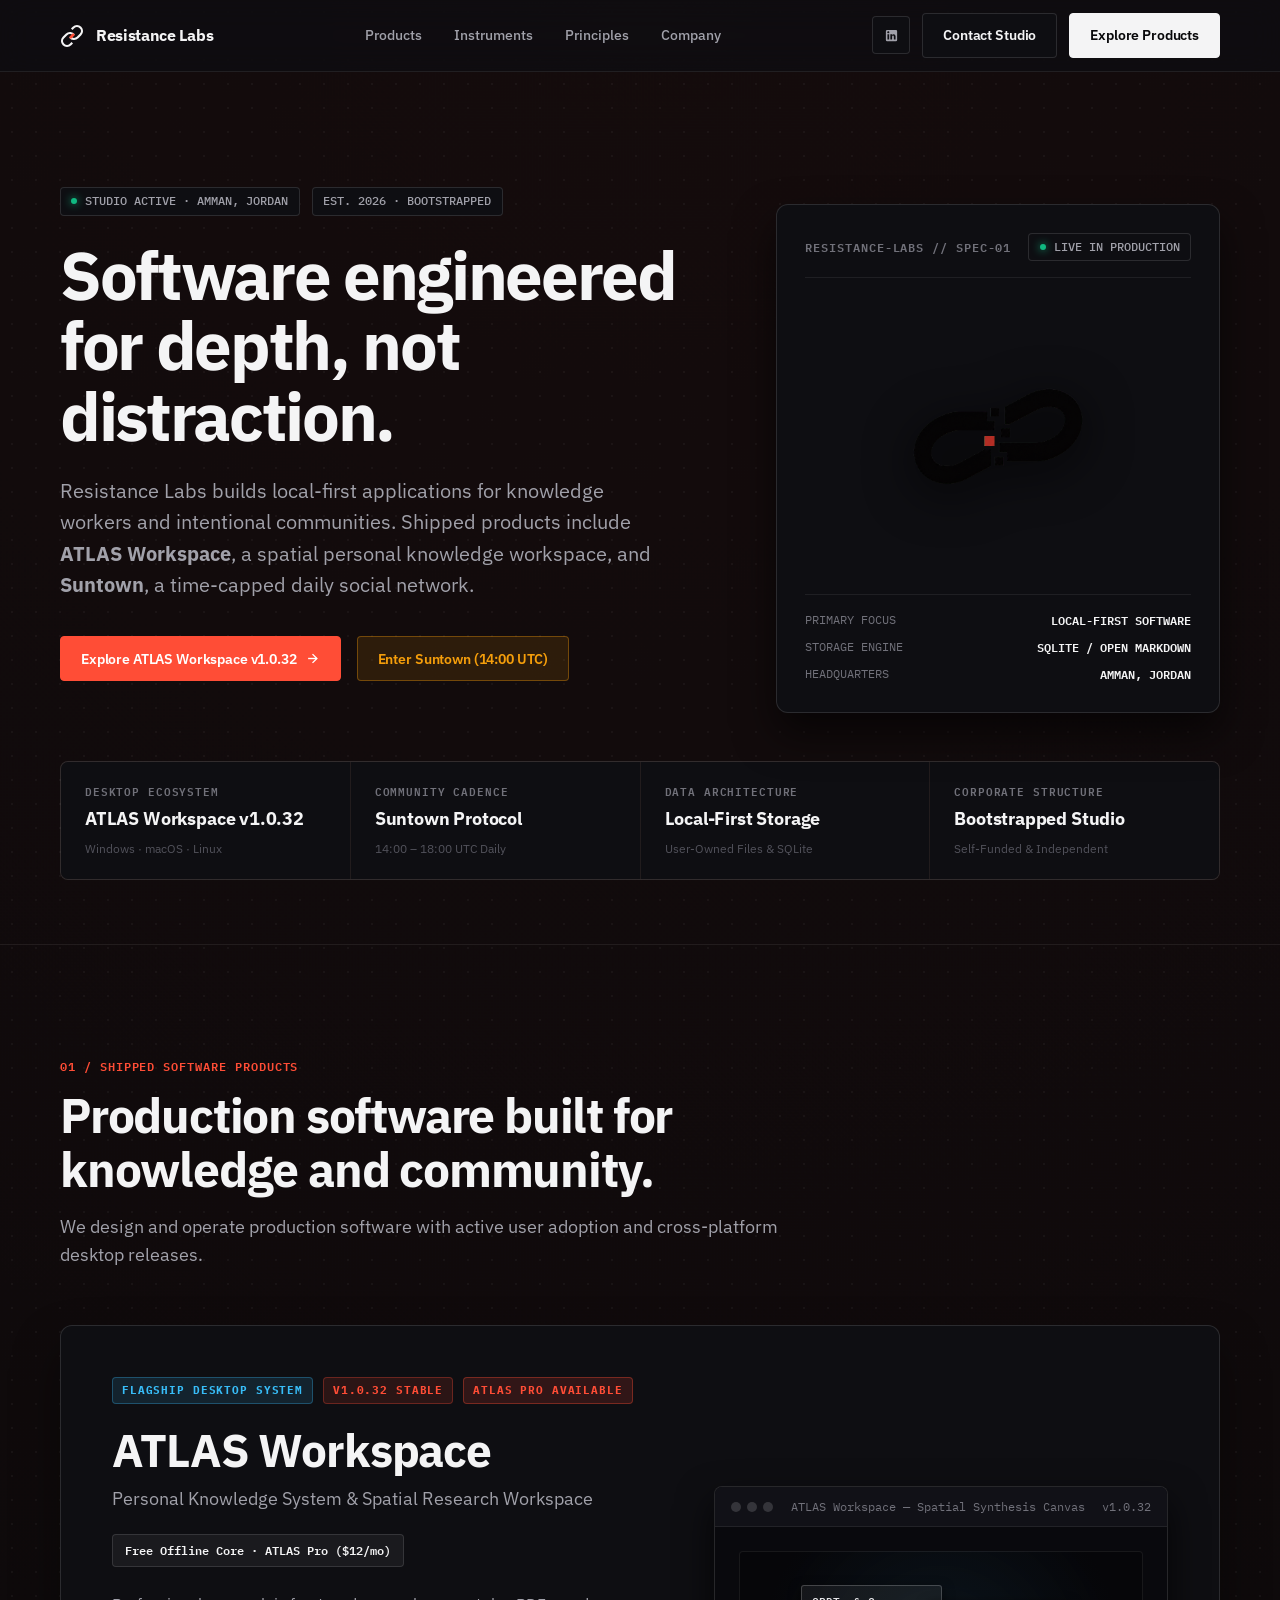
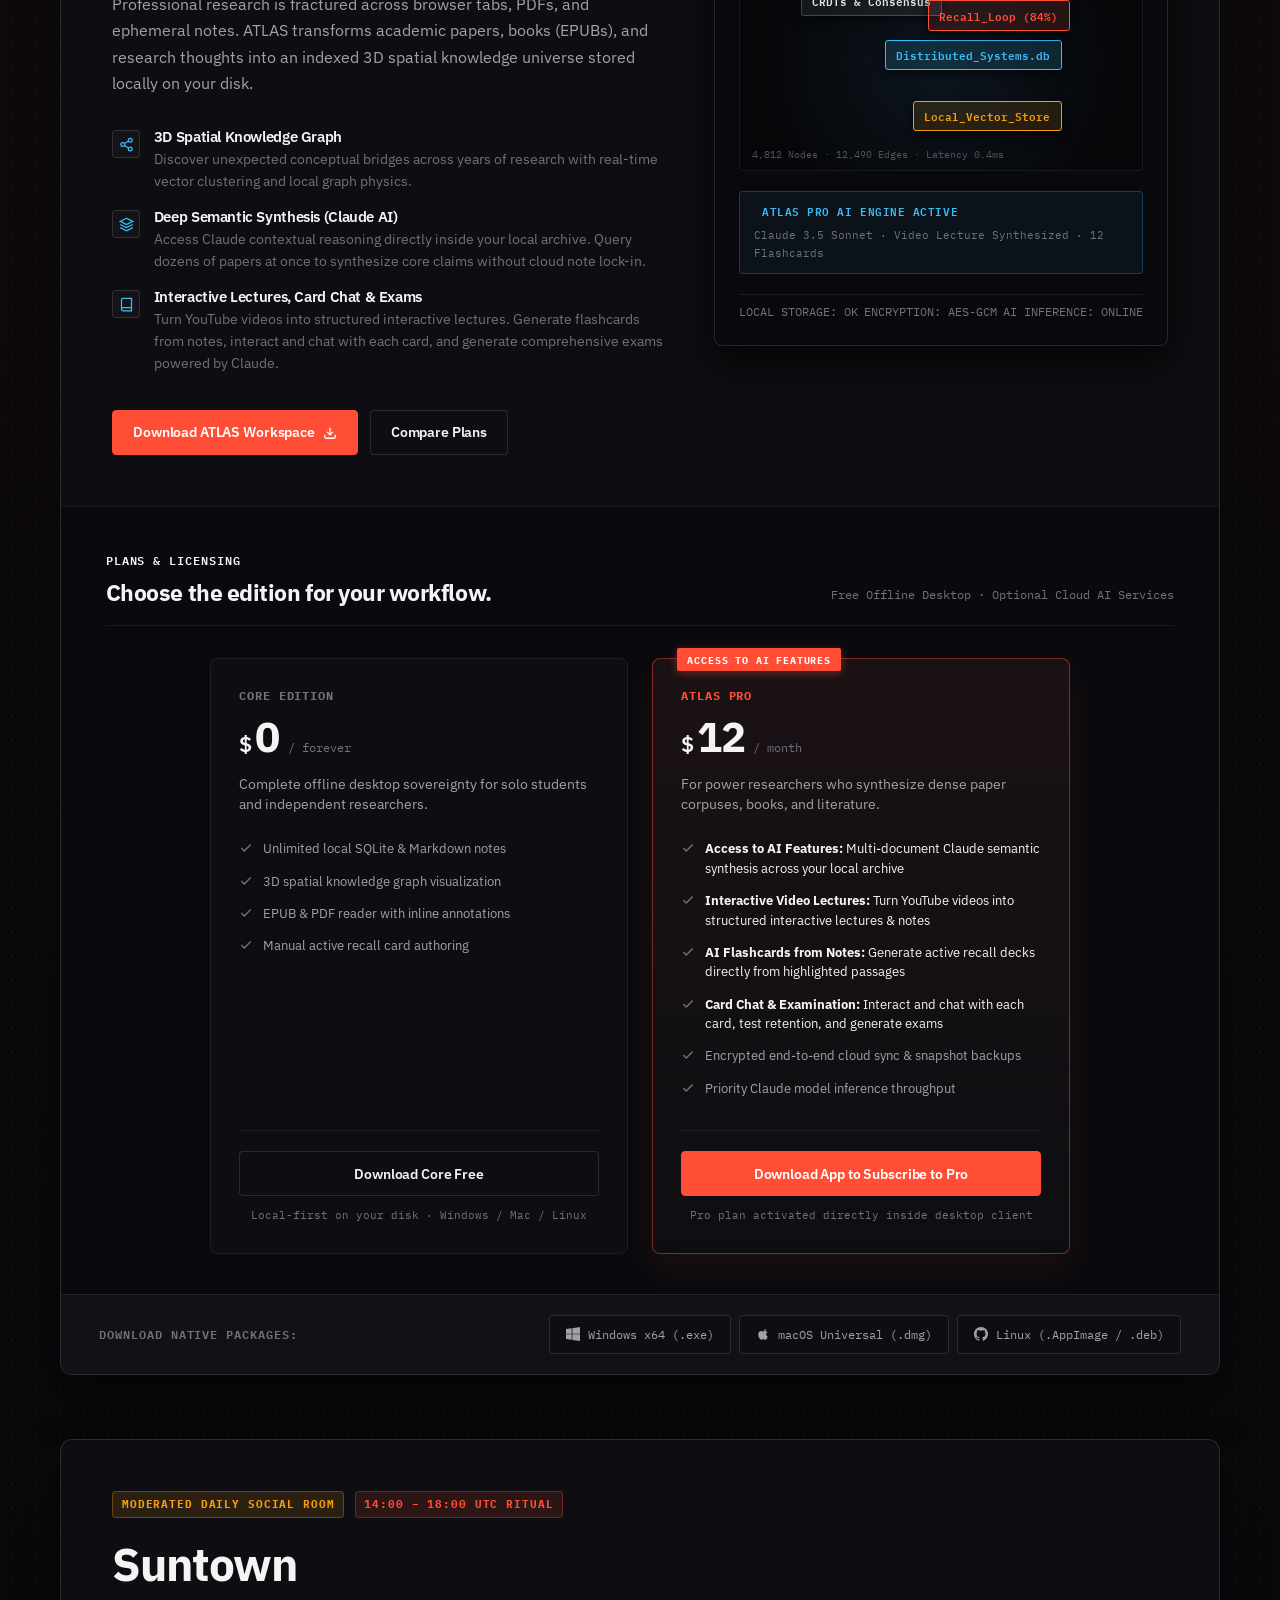
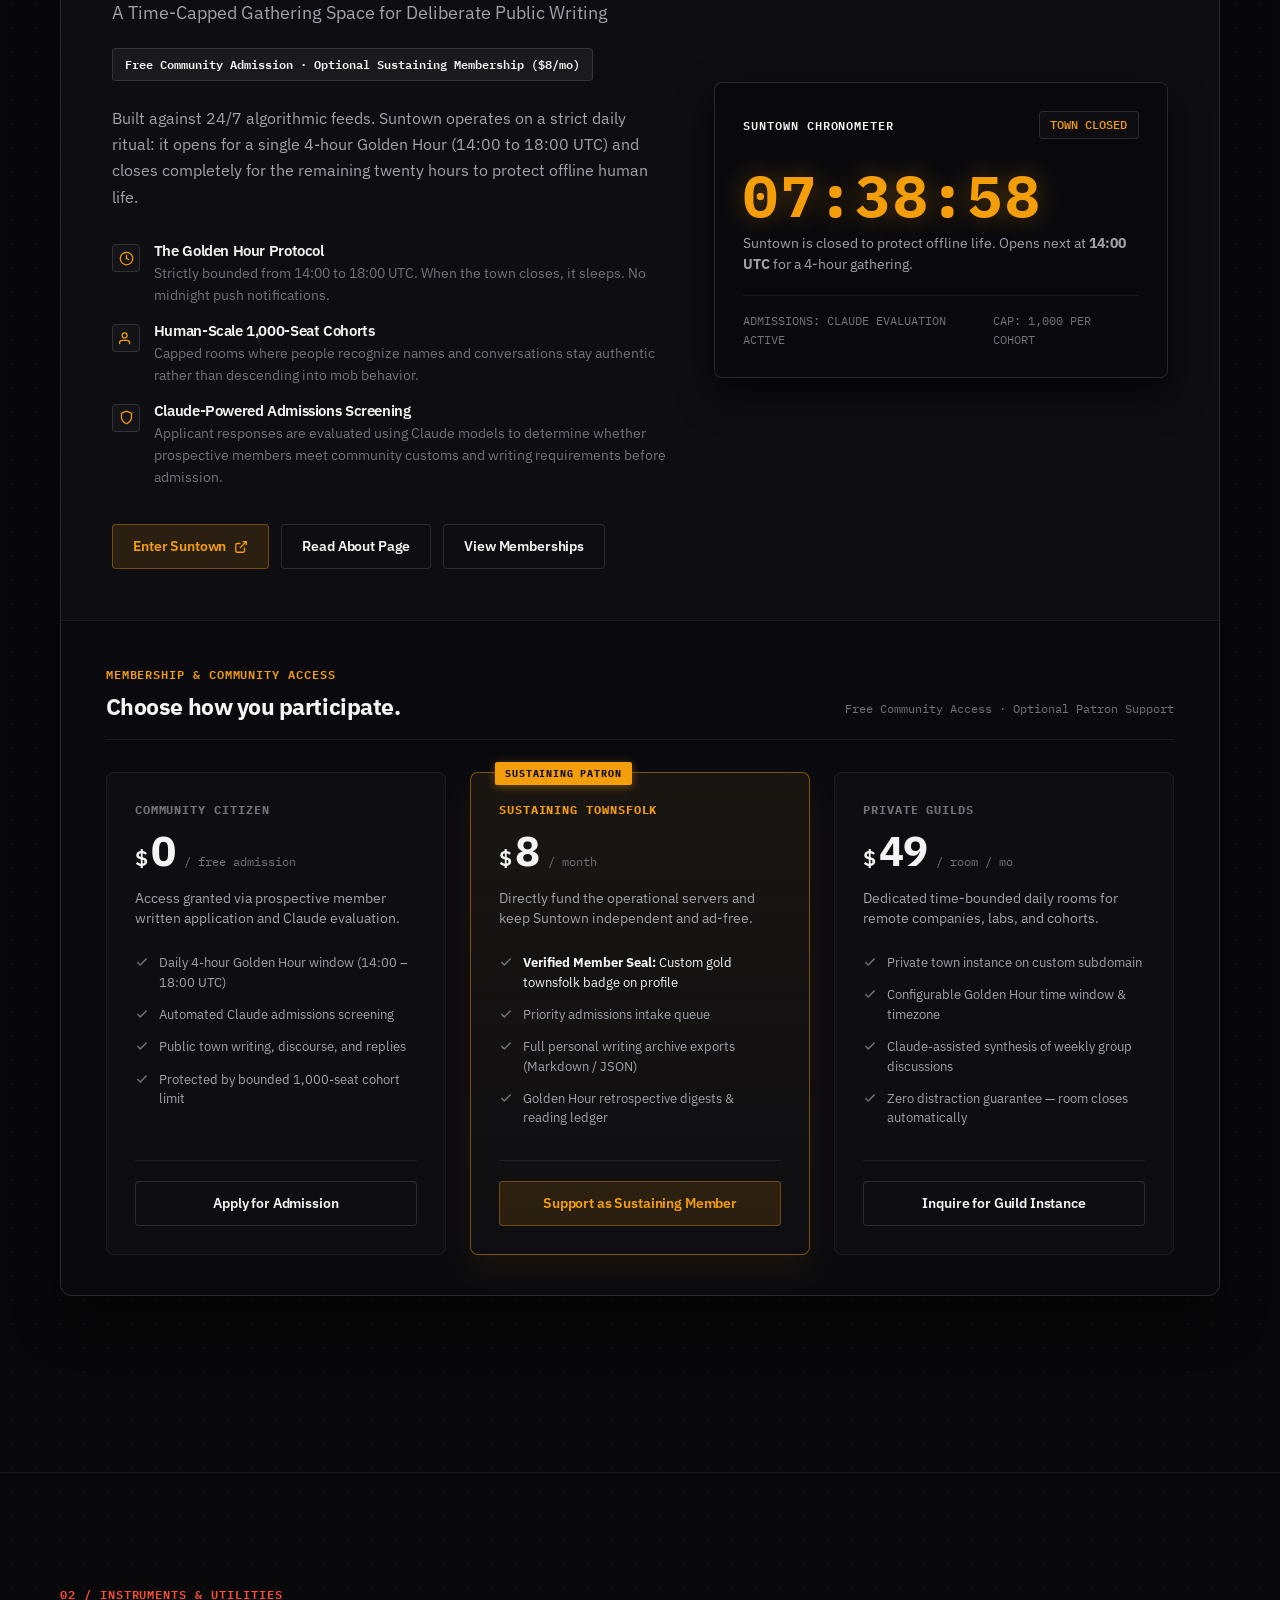
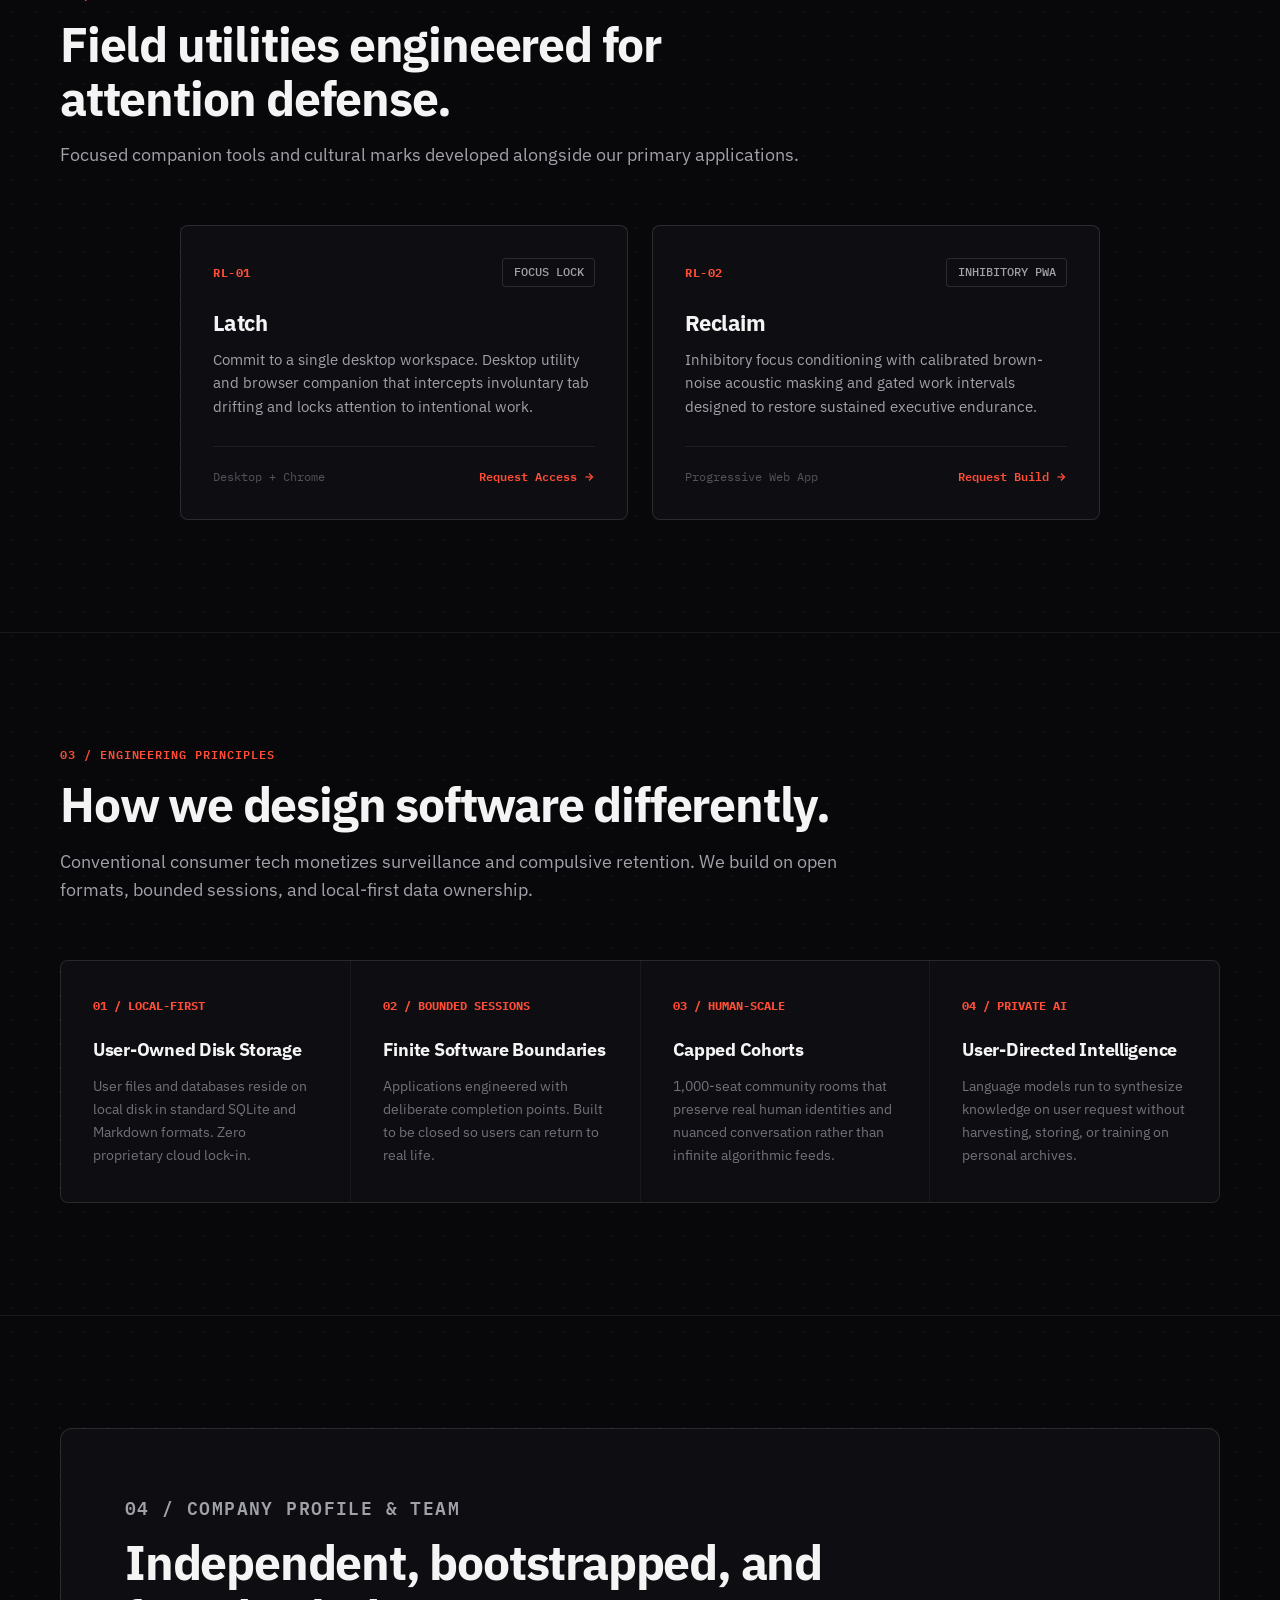
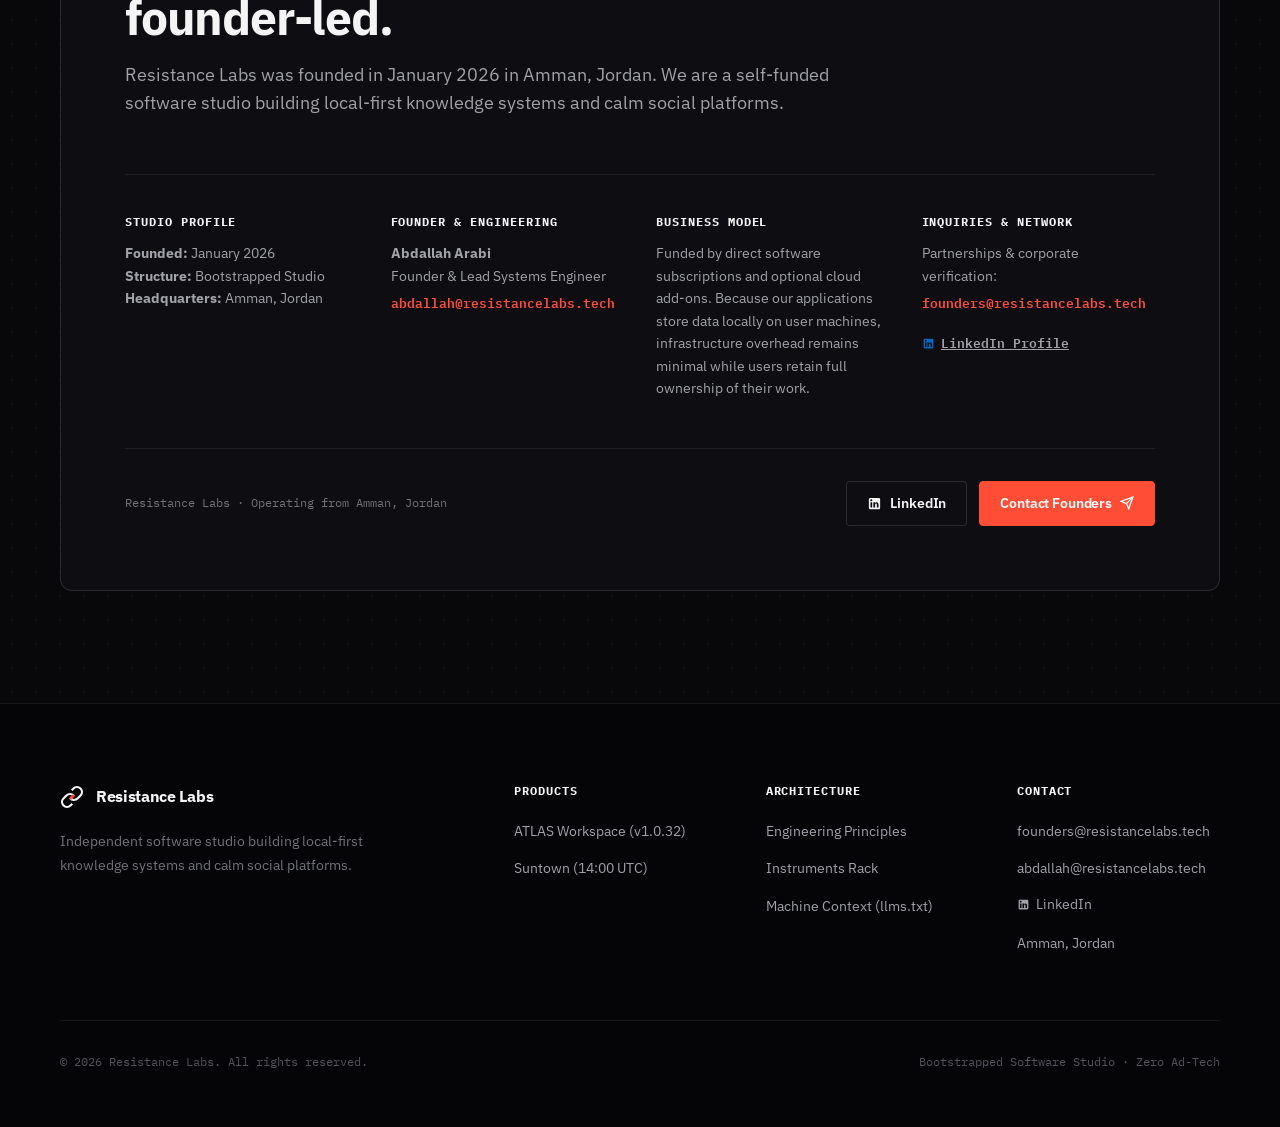
==== commit dd7a3c6c: "brand: update ATLAS to ATLAS Workspace and remove dead atlasface links" ====
--- a/index.html
+++ b/index.html
@@ -6,7 +6,7 @@
     <meta name="viewport" content="width=device-width, initial-scale=1.0">
     <title>Resistance Labs — Software for Deep Knowledge & Calm Connection</title>
     <meta name="description"
-        content="Resistance Labs is an independent software studio building local-first applications: ATLAS:Face personal knowledge workspace and Suntown daily social network.">
+        content="Resistance Labs is an independent software studio building local-first applications: ATLAS spatial knowledge workspace and Suntown daily social network.">
     <link rel="canonical" href="https://resistancelabs.tech/">
 
     <!-- Open Graph & Social -->
@@ -14,7 +14,7 @@
     <meta property="og:url" content="https://resistancelabs.tech/">
     <meta property="og:title" content="Resistance Labs — Software for Deep Knowledge & Calm Connection">
     <meta property="og:description"
-        content="Independent software studio building local-first tools: ATLAS:Face personal knowledge workspace and Suntown daily social network.">
+        content="Independent software studio building local-first tools: ATLAS spatial knowledge workspace and Suntown daily social network.">
     <meta property="og:image" content="https://resistancelabs.tech/assets/resistance-labs-logo-chroma.png">
 
     <!-- Fonts -->
@@ -55,9 +55,9 @@
         },
         {
           "@type": "SoftwareApplication",
-          "@id": "https://atlasface.resistancelabs.tech/#app",
-          "name": "ATLAS:Face",
-          "url": "https://atlasface.resistancelabs.tech/",
+          "@id": "https://resistancelabs.tech/#atlas",
+          "name": "ATLAS Workspace",
+          "url": "https://resistancelabs.tech/#product-atlas",
           "applicationCategory": "ProductivityApplication",
           "operatingSystem": "Windows, macOS, Linux",
           "softwareVersion": "1.0.32",
@@ -136,12 +136,12 @@
 
                     <p class="hero-subhead">
                         Resistance Labs builds local-first applications for knowledge workers and intentional communities. 
-                        Shipped products include <strong>ATLAS:Face</strong>, a spatial personal knowledge workspace, and <strong>Suntown</strong>, a time-capped daily social network.
+                        Shipped products include <strong>ATLAS Workspace</strong>, a spatial personal knowledge workspace, and <strong>Suntown</strong>, a time-capped daily social network.
                     </p>
 
                     <div class="hero-actions">
-                        <a href="#atlasface" class="btn btn-vermilion">
-                            <span>Explore ATLAS:Face v1.0.32</span>
+                        <a href="#atlas" class="btn btn-vermilion">
+                            <span>Explore ATLAS Workspace v1.0.32</span>
                             <svg width="15" height="15" viewBox="0 0 24 24" fill="none" stroke="currentColor" stroke-width="2.2">
                                 <path d="M5 12h14"></path>
                                 <path d="M12 5l7 7-7 7"></path>
@@ -183,7 +183,7 @@
                 <div class="studio-strip">
                     <div class="strip-item">
                         <span class="label">Desktop Ecosystem</span>
-                        <span class="val">ATLAS:Face v1.0.32</span>
+                        <span class="val">ATLAS Workspace v1.0.32</span>
                         <span class="sub">Windows · macOS · Linux</span>
                     </div>
                     <div class="strip-item">
@@ -216,8 +216,8 @@
                     </p>
                 </div>
 
-                <!-- Product 1: ATLAS:Face -->
-                <article id="atlasface" class="product-dossier">
+                <!-- Product 1: ATLAS Workspace -->
+                <article id="atlas" class="product-dossier">
                     <div class="dossier-top">
                         <div class="dossier-info">
                             <div class="dossier-meta-tags">
@@ -225,7 +225,7 @@
                                 <span class="tag-product">v1.0.32 STABLE</span>
                                 <span class="tag-product" style="background: rgba(255, 77, 54, 0.15); color: var(--accent-vermilion); border-color: rgba(255, 77, 54, 0.35);">ATLAS PRO AVAILABLE</span>
                             </div>
-                            <h3 class="product-name">ATLAS:Face</h3>
+                            <h3 class="product-name">ATLAS Workspace</h3>
                             <p class="product-tagline">Personal Knowledge System & Spatial Research Workspace</p>
                             
                             <div class="pricing-badge">
@@ -234,7 +234,7 @@
 
                             <p class="product-summary">
                                 Professional research is fractured across browser tabs, PDFs, and ephemeral notes. 
-                                ATLAS:Face transforms academic papers, books (EPUBs), and research thoughts into an indexed 3D spatial knowledge universe stored locally on your disk.
+                                ATLAS transforms academic papers, books (EPUBs), and research thoughts into an indexed 3D spatial knowledge universe stored locally on your disk.
                             </p>
 
                             <div class="feature-list">
@@ -283,12 +283,12 @@
                             </div>
 
                             <div style="display: flex; gap: 0.75rem; flex-wrap: wrap;">
-                                <a href="https://atlasface.resistancelabs.tech/" target="_blank" rel="noopener noreferrer" class="btn btn-vermilion">
-                                    <span>Launch ATLAS:Face Portal</span>
+                                <a href="#atlas-tiers" class="btn btn-vermilion">
+                                    <span>Download ATLAS Workspace</span>
                                     <svg width="14" height="14" viewBox="0 0 24 24" fill="none" stroke="currentColor" stroke-width="2.2">
-                                        <path d="M18 13v6a2 2 0 0 1-2 2H5a2 2 0 0 1-2-2V8a2 2 0 0 1 2-2h6"></path>
-                                        <polyline points="15 3 21 3 21 9"></polyline>
-                                        <line x1="10" y1="14" x2="21" y2="3"></line>
+                                        <path d="M21 15v4a2 2 0 0 1-2 2H5a2 2 0 0 1-2-2v-4"></path>
+                                        <polyline points="7 10 12 15 17 10"></polyline>
+                                        <line x1="12" y1="15" x2="12" y2="3"></line>
                                     </svg>
                                 </a>
                                 <a href="#atlas-tiers" class="btn btn-secondary">
@@ -303,7 +303,7 @@
                                 <div class="window-dots">
                                     <span></span><span></span><span></span>
                                 </div>
-                                <div>ATLAS:Face — Spatial Synthesis Canvas</div>
+                                <div>ATLAS Workspace — Spatial Synthesis Canvas</div>
                                 <div>v1.0.32</div>
                             </div>
                             <div class="frame-content">
@@ -371,7 +371,7 @@
                                     </li>
                                 </ul>
                                 <div class="tier-footer">
-                                    <a href="https://atlasface.resistancelabs.tech/" target="_blank" rel="noopener noreferrer" class="btn btn-secondary btn-full">
+                                    <a href="mailto:abdallah@resistancelabs.tech?subject=ATLAS%20Workspace%20Download" class="btn btn-secondary btn-full">
                                         <span>Download Core Free</span>
                                     </a>
                                     <p class="tier-footnote">Local-first on your disk · Windows / Mac / Linux</p>
@@ -418,7 +418,7 @@
                                     </li>
                                 </ul>
                                 <div class="tier-footer">
-                                    <a href="https://atlasface.resistancelabs.tech/" target="_blank" rel="noopener noreferrer" class="btn btn-vermilion btn-full">
+                                    <a href="mailto:abdallah@resistancelabs.tech?subject=ATLAS%20Pro%20Access" class="btn btn-vermilion btn-full">
                                         <span>Download App to Subscribe to Pro</span>
                                     </a>
                                     <p class="tier-footnote">Pro plan activated directly inside desktop client</p>
@@ -431,15 +431,15 @@
                     <div class="platform-selector">
                         <span class="mono-hud" style="color: var(--text-muted);">DOWNLOAD NATIVE PACKAGES:</span>
                         <div class="platform-tabs">
-                            <a href="https://atlasface.resistancelabs.tech/" target="_blank" rel="noopener noreferrer" class="platform-pill">
+                            <a href="mailto:abdallah@resistancelabs.tech?subject=ATLAS%20Windows%20Build" class="platform-pill">
                                 <svg viewBox="0 0 24 24" fill="currentColor"><path d="M0 3.449L9.75 2.1v9.451H0m10.949-9.602L24 0v11.4H10.949M0 12.6h9.75v9.451L0 20.699M10.949 12.6H24V24l-13.051-1.802"/></svg>
                                 <span>Windows x64 (.exe)</span>
                             </a>
-                            <a href="https://atlasface.resistancelabs.tech/" target="_blank" rel="noopener noreferrer" class="platform-pill">
+                            <a href="mailto:abdallah@resistancelabs.tech?subject=ATLAS%20macOS%20Build" class="platform-pill">
                                 <svg viewBox="0 0 24 24" fill="currentColor"><path d="M18.71 19.5c-.83 1.24-1.71 2.45-3.05 2.47-1.34.03-1.77-.79-3.29-.79-1.53 0-2 .77-3.27.82-1.31.05-2.3-1.32-3.14-2.53C4.25 17 2.94 12.45 4.7 9.39c.87-1.52 2.43-2.48 4.12-2.51 1.28-.02 2.5.87 3.29.87.78 0 2.26-1.07 3.81-.91.65.03 2.47.26 3.64 1.98-.09.06-2.17 1.28-2.15 3.81.03 3.02 2.65 4.03 2.68 4.04-.03.07-.42 1.44-1.38 2.83M15.97 6.37c.62-.75 1.04-1.8 1.01-2.87-.96.04-2.12.64-2.79 1.43-.59.68-1.1 1.77-1.04 2.82 1.07.08 2.18-.55 2.82-1.38z"/></svg>
                                 <span>macOS Universal (.dmg)</span>
                             </a>
-                            <a href="https://atlasface.resistancelabs.tech/" target="_blank" rel="noopener noreferrer" class="platform-pill">
+                            <a href="mailto:abdallah@resistancelabs.tech?subject=ATLAS%20Linux%20Build" class="platform-pill">
                                 <svg viewBox="0 0 24 24" fill="currentColor"><path d="M12.002 0C5.372 0 0 5.372 0 12c0 5.302 3.438 9.8 8.207 11.387.6.111.82-.261.82-.577v-2.234c-3.338.726-4.043-1.415-4.043-1.415-.546-1.387-1.333-1.756-1.333-1.756-1.089-.745.083-.729.083-.729 1.205.084 1.839 1.237 1.839 1.237 1.07 1.834 2.807 1.304 3.492.997.107-.775.418-1.305.762-1.604-2.665-.305-5.467-1.334-5.467-5.931 0-1.311.469-2.381 1.236-3.221-.124-.303-.535-1.524.117-3.176 0 0 1.008-.322 3.301 1.23A11.509 11.509 0 0112 5.803c1.02.005 2.047.138 3.006.404 2.291-1.552 3.297-1.23 3.297-1.23.653 1.653.242 2.874.118 3.176.77.84 1.235 1.911 1.235 3.221 0 4.609-2.807 5.624-5.479 5.921.43.372.823 1.102.823 2.222v3.293c0 .319.218.694.825.576C20.565 21.796 24 17.3 24 12c0-6.628-5.373-12-11.998-12z"/></svg>
                                 <span>Linux (.AppImage / .deb)</span>
                             </a>
@@ -854,7 +854,7 @@
                 <div class="footer-col">
                     <h5>Products</h5>
                     <ul>
-                        <li><a href="https://atlasface.resistancelabs.tech/" target="_blank" rel="noopener noreferrer">ATLAS:Face (v1.0.32)</a></li>
+                        <li><a href="#atlas">ATLAS Workspace (v1.0.32)</a></li>
                         <li><a href="https://suntown.town/" target="_blank" rel="noopener noreferrer">Suntown (14:00 UTC)</a></li>
                     </ul>
                 </div>
--- a/style.css
+++ b/style.css
@@ -540,7 +540,7 @@
 }
 
 /* ==========================================================================
-   Product 01: ATLAS:Face Showcase
+   Product 01: ATLAS Workspace Showcase
    ========================================================================== */
 
 .product-dossier {
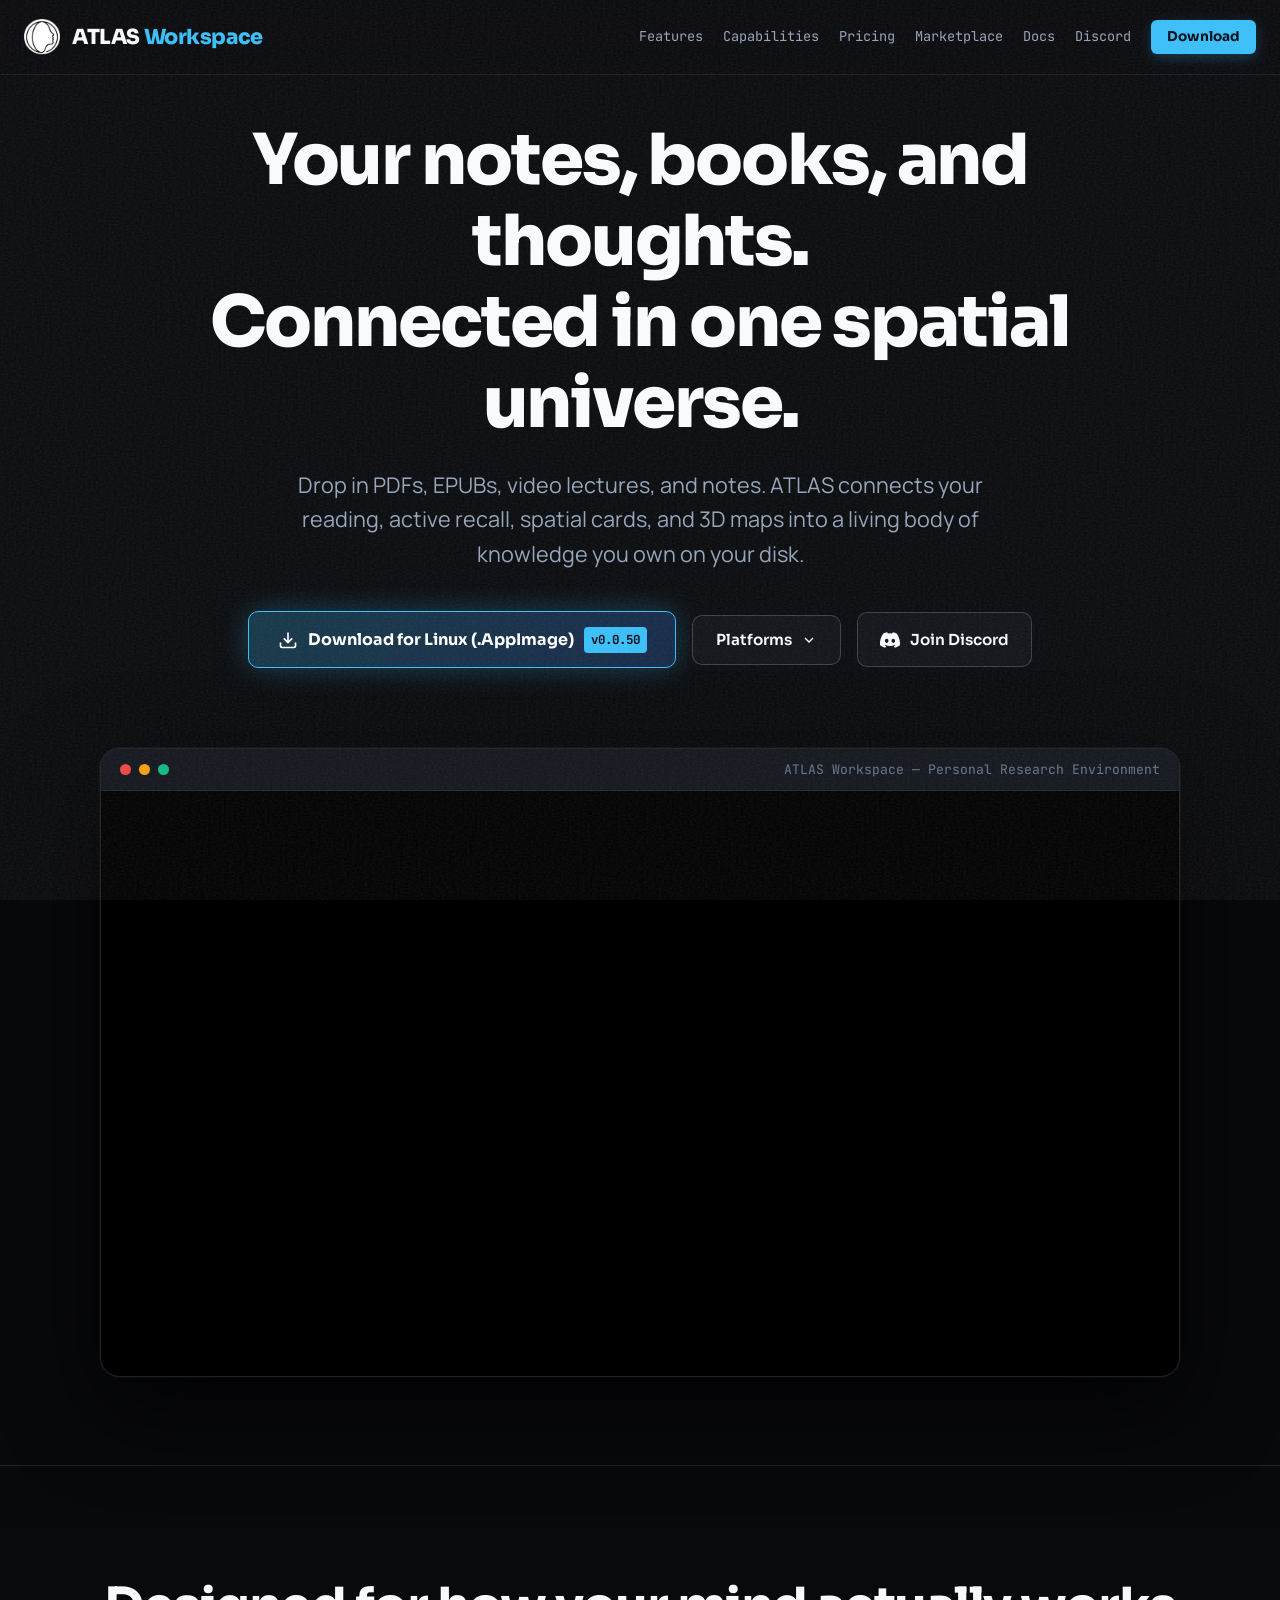
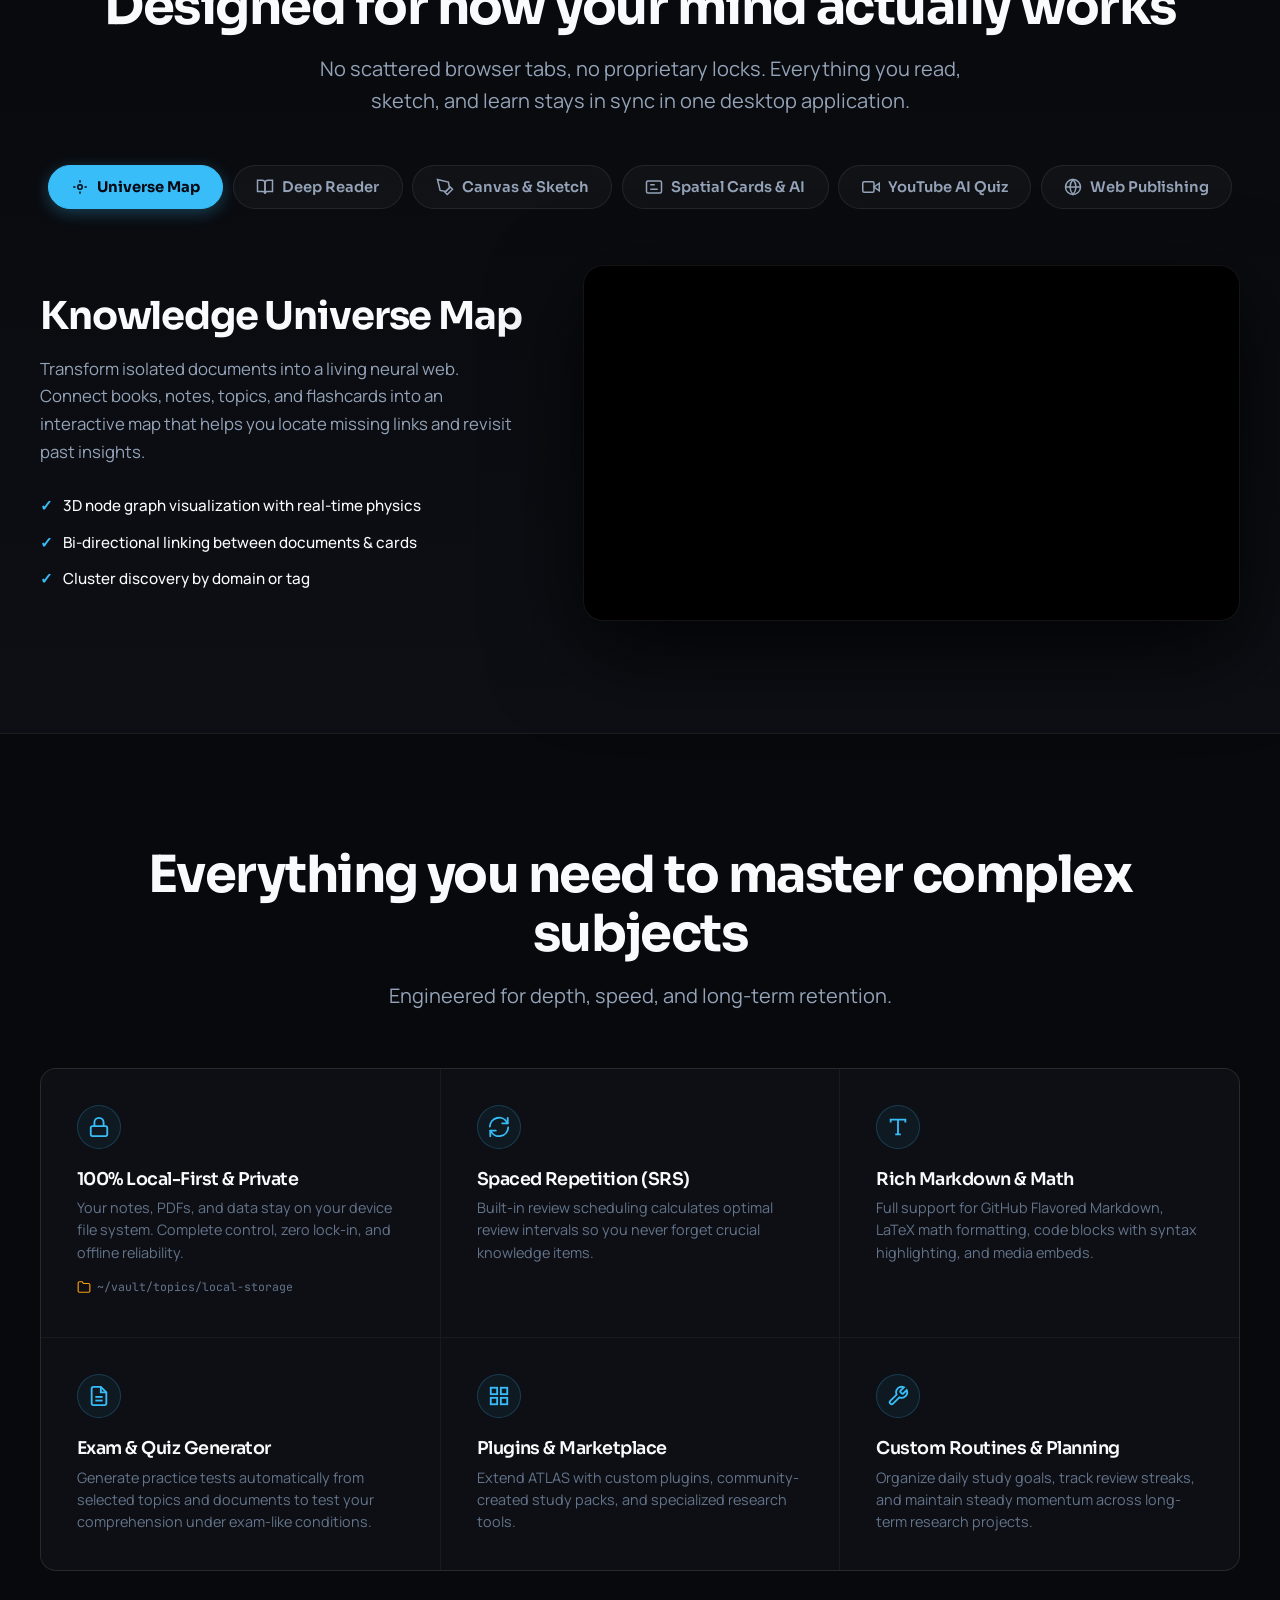
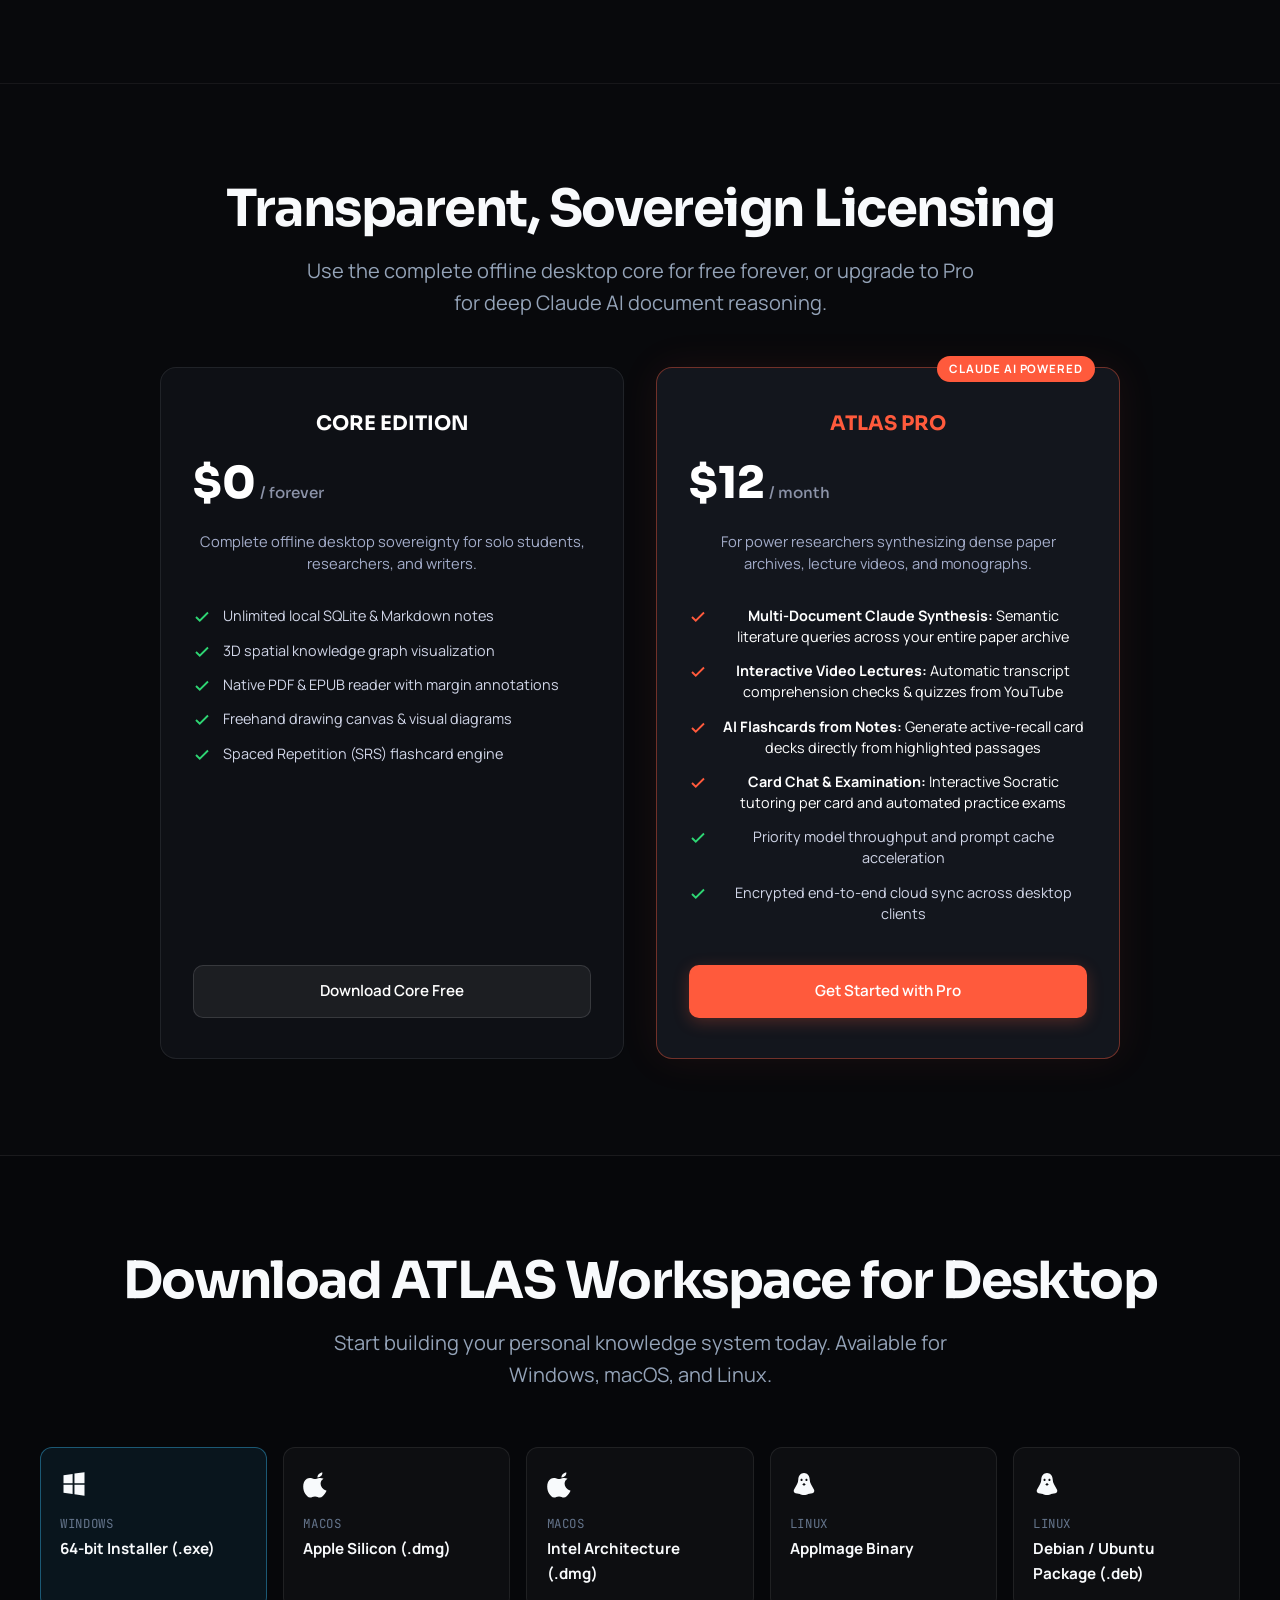
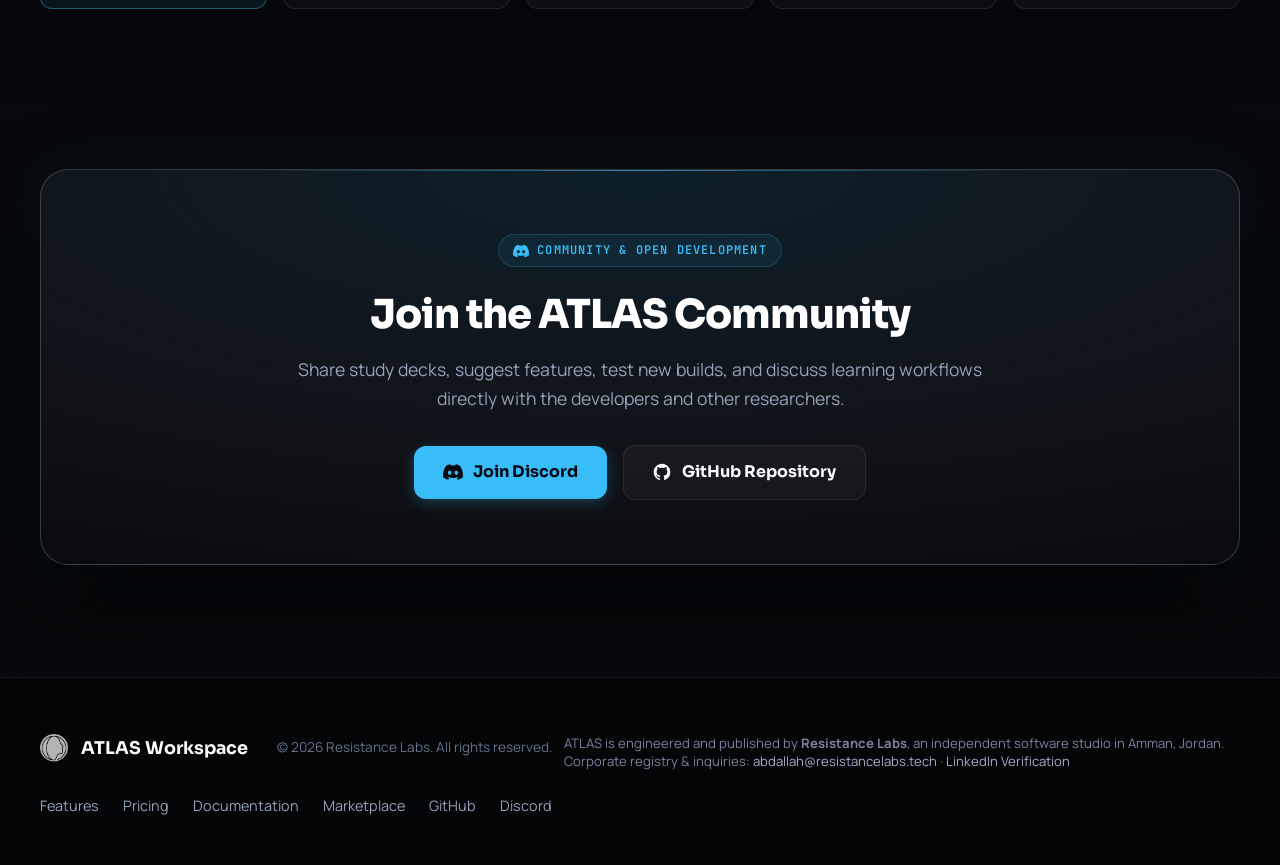
==== commit 5343edaa: "feat: deploy polished single-product ATLAS Workspace with live releases and Pro pricing" ====
--- a/index.html
+++ b/index.html
@@ -1,29 +1,30 @@
 <!DOCTYPE html>
 <html lang="en">
-
-<head>
-    <meta charset="UTF-8">
-    <meta name="viewport" content="width=device-width, initial-scale=1.0">
-    <title>Resistance Labs — Software for Deep Knowledge & Calm Connection</title>
-    <meta name="description"
-        content="Resistance Labs is an independent software studio building local-first applications: ATLAS spatial knowledge workspace and Suntown daily social network.">
-    <link rel="canonical" href="https://resistancelabs.tech/">
-
+  <head>
+    <meta charset="UTF-8" />
+    <link rel="icon" type="image/png" href="favicon.png" />
+    <meta name="viewport" content="width=device-width, initial-scale=1.0" />
+    <title>ATLAS Workspace — Spatial Personal Knowledge System</title>
+    <meta name="description" content="Turn what you read, watch, write, and discover into a living spatial knowledge system with notes, active recall flashcards, 3D maps, and Claude AI synthesis.">
+    <link rel="canonical" href="https://resistancelabs.tech/" />
+    <meta name="theme-color" content="#08090c" />
+    
     <!-- Open Graph & Social -->
-    <meta property="og:type" content="website">
-    <meta property="og:url" content="https://resistancelabs.tech/">
-    <meta property="og:title" content="Resistance Labs — Software for Deep Knowledge & Calm Connection">
-    <meta property="og:description"
-        content="Independent software studio building local-first tools: ATLAS spatial knowledge workspace and Suntown daily social network.">
-    <meta property="og:image" content="https://resistancelabs.tech/assets/resistance-labs-logo-chroma.png">
-
-    <!-- Fonts -->
-    <link rel="preconnect" href="https://fonts.googleapis.com">
-    <link rel="preconnect" href="https://fonts.gstatic.com" crossorigin>
-    <link
-        href="https://fonts.googleapis.com/css2?family=IBM+Plex+Mono:ital,wght@0,400;0,500;0,600;0,700;1,400&family=IBM+Plex+Sans:ital,wght@0,400;0,500;0,600;0,700;1,400&display=swap"
-        rel="stylesheet">
-    <link rel="stylesheet" href="style.css">
+    <meta property="og:type" content="website" />
+    <meta property="og:site_name" content="ATLAS Workspace" />
+    <meta property="og:url" content="https://resistancelabs.tech/" />
+    <meta property="og:title" content="ATLAS Workspace — Spatial Personal Knowledge System" />
+    <meta property="og:description" content="Turn what you read, watch, write, and discover into a living spatial knowledge system with notes, active recall cards, 3D maps, and Claude AI synthesis." />
+    <meta property="og:image" content="https://resistancelabs.tech/journal.png" />
+    <meta property="og:image:secure_url" content="https://resistancelabs.tech/journal.png" />
+    <meta property="og:image:type" content="image/png" />
+    <meta property="og:image:width" content="1920" />
+    <meta property="og:image:height" content="1041" />
+    <meta property="og:image:alt" content="ATLAS Workspace knowledge canvas" />
+    <meta name="twitter:card" content="summary_large_image" />
+    <meta name="twitter:title" content="ATLAS Workspace — Spatial Personal Knowledge System" />
+    <meta name="twitter:description" content="Turn what you read, watch, write, and discover into a living spatial knowledge system with notes, active recall cards, 3D maps, and Claude AI synthesis." />
+    <meta name="twitter:image" content="https://resistancelabs.tech/journal.png" />
 
     <!-- Structured Corporate Schema -->
     <script type="application/ld+json">
@@ -36,7 +37,7 @@
           "name": "Resistance Labs",
           "url": "https://resistancelabs.tech/",
           "foundingDate": "2026-01-01",
-          "description": "Independent software studio building local-first personal knowledge tools and moderated social networks.",
+          "description": "Independent software studio building local-first personal knowledge systems and research tools.",
           "founder": {
             "@type": "Person",
             "name": "Abdallah Arabi",
@@ -51,847 +52,747 @@
           "sameAs": [
             "https://www.linkedin.com/company/resistancelabs"
           ],
-          "knowsAbout": ["Personal Knowledge Systems", "Local-First Software", "Semantic Retrieval", "Community Moderation"]
+          "knowsAbout": ["Personal Knowledge Systems", "Local-First Software", "Semantic Retrieval", "Spatial Interfaces"]
         },
         {
           "@type": "SoftwareApplication",
-          "@id": "https://resistancelabs.tech/#atlas",
+          "@id": "https://resistancelabs.tech/#app",
           "name": "ATLAS Workspace",
-          "url": "https://resistancelabs.tech/#product-atlas",
+          "url": "https://resistancelabs.tech/",
           "applicationCategory": "ProductivityApplication",
           "operatingSystem": "Windows, macOS, Linux",
-          "softwareVersion": "1.0.32",
-          "description": "A 3D spatial personal knowledge system with active recall and private semantic literature synthesis."
-        },
-        {
-          "@type": "SoftwareApplication",
-          "@id": "https://suntown.town/#app",
-          "name": "Suntown",
-          "url": "https://suntown.town/",
-          "applicationCategory": "SocialNetworkingApplication",
-          "operatingSystem": "Web",
-          "description": "A moderated daily social room operating on a 4-hour Golden Hour ritual with constitutional moderation."
+          "softwareVersion": "0.0.50",
+          "description": "A 3D spatial personal knowledge system with active recall, YouTube interactive lecture synthesis, and multi-document Claude reasoning.",
+          "offers": {
+            "@type": "Offer",
+            "price": "0",
+            "priceCurrency": "USD"
+          }
         }
       ]
     }
     </script>
-</head>
-
-<body>
-    <!-- Top Navigation Bar -->
-    <header class="site-header" id="site-header">
-        <div class="header-inner container">
-            <a href="#hero" class="brand-lockup" aria-label="Resistance Labs">
-                <span class="brand-icon" aria-hidden="true">
-                    <svg viewBox="0 0 24 24" fill="none" stroke="currentColor" stroke-width="2.2">
-                        <path d="M10 13a5 5 0 0 0 7.54.54l3-3a5 5 0 0 0-7.07-7.07l-1.72 1.71"></path>
-                        <path d="M14 11a5 5 0 0 0-7.54-.54l-3 3a5 5 0 0 0 7.07 7.07l1.71-1.71"></path>
-                        <line x1="10" y1="14" x2="14" y2="10" stroke="var(--accent-vermilion)" stroke-width="2.5"></line>
-                    </svg>
-                </span>
-                <span class="brand-title">Resistance Labs</span>
+
+    <!-- Fonts -->
+    <link rel="preconnect" href="https://fonts.googleapis.com">
+    <link href="https://fonts.googleapis.com/css2?family=Manrope:wght@300;400;500;600;700;800&family=Sora:wght@300;400;500;600;700;800&family=JetBrains+Mono:wght@400;500;600&display=swap" rel="stylesheet">
+    
+    <!-- Scripts & Styles -->
+    <script type="module" crossorigin src="./assets/main-CBxXNBKZ.js"></script>
+    <link rel="modulepreload" crossorigin href="./assets/style-MYIw6UD5.js">
+    <link rel="modulepreload" crossorigin href="./assets/downloads-CsZ6g4RG.js">
+    <link rel="stylesheet" crossorigin href="./assets/style-BAEz_MGp.css">
+
+    <!-- Scoped Pricing & Corporate Styles -->
+    <style>
+      .pricing-section {
+        padding: 6rem 0;
+        position: relative;
+        border-top: 1px solid rgba(255, 255, 255, 0.06);
+      }
+      .pricing-grid {
+        display: grid;
+        grid-template-columns: repeat(auto-fit, minmax(320px, 1fr));
+        gap: 2rem;
+        max-width: 960px;
+        margin: 3rem auto 0;
+      }
+      .pricing-card {
+        background: rgba(18, 20, 26, 0.7);
+        border: 1px solid rgba(255, 255, 255, 0.08);
+        border-radius: 16px;
+        padding: 2.5rem 2rem;
+        display: flex;
+        flex-direction: column;
+        justify-content: space-between;
+        position: relative;
+        backdrop-filter: blur(12px);
+        transition: transform 0.2s ease, border-color 0.2s ease;
+      }
+      .pricing-card:hover {
+        transform: translateY(-4px);
+        border-color: rgba(255, 255, 255, 0.16);
+      }
+      .pricing-card-featured {
+        background: rgba(22, 25, 34, 0.85);
+        border-color: rgba(255, 90, 60, 0.4);
+        box-shadow: 0 0 40px rgba(255, 90, 60, 0.08);
+      }
+      .pricing-badge-pro {
+        position: absolute;
+        top: -12px;
+        right: 24px;
+        background: #ff5a3c;
+        color: #fff;
+        font-size: 0.72rem;
+        font-weight: 700;
+        letter-spacing: 0.08em;
+        padding: 4px 12px;
+        border-radius: 20px;
+        text-transform: uppercase;
+      }
+      .pricing-tier-name {
+        font-family: 'Sora', sans-serif;
+        font-size: 1.25rem;
+        font-weight: 700;
+        color: #fff;
+        margin-bottom: 0.5rem;
+      }
+      .pricing-price {
+        font-family: 'Sora', sans-serif;
+        font-size: 2.75rem;
+        font-weight: 800;
+        color: #fff;
+        display: flex;
+        align-items: baseline;
+        gap: 0.25rem;
+        margin-bottom: 0.75rem;
+      }
+      .pricing-cadence {
+        font-size: 0.95rem;
+        font-weight: 500;
+        color: #8c93a8;
+      }
+      .pricing-desc {
+        color: #a4adca;
+        font-size: 0.92rem;
+        line-height: 1.5;
+        margin-bottom: 2rem;
+      }
+      .pricing-features {
+        list-style: none;
+        padding: 0;
+        margin: 0 0 2.5rem 0;
+        display: flex;
+        flex-direction: column;
+        gap: 0.85rem;
+      }
+      .pricing-features li {
+        display: flex;
+        align-items: flex-start;
+        gap: 0.75rem;
+        font-size: 0.9rem;
+        color: #d1d6e8;
+        line-height: 1.45;
+      }
+      .pricing-features li svg {
+        flex-shrink: 0;
+        width: 18px;
+        height: 18px;
+        color: #2ed573;
+        margin-top: 2px;
+      }
+      .pricing-features li.pro-highlight {
+        color: #fff;
+      }
+      .pricing-features li.pro-highlight svg {
+        color: #ff5a3c;
+      }
+      .btn-pricing {
+        display: inline-flex;
+        align-items: center;
+        justify-content: center;
+        width: 100%;
+        padding: 0.85rem 1.5rem;
+        border-radius: 10px;
+        font-weight: 600;
+        font-size: 0.95rem;
+        text-decoration: none;
+        transition: all 0.2s ease;
+      }
+      .btn-pricing-secondary {
+        background: rgba(255, 255, 255, 0.06);
+        color: #fff;
+        border: 1px solid rgba(255, 255, 255, 0.12);
+      }
+      .btn-pricing-secondary:hover {
+        background: rgba(255, 255, 255, 0.12);
+      }
+      .btn-pricing-pro {
+        background: #ff5a3c;
+        color: #fff;
+        border: 1px solid rgba(255, 90, 60, 0.6);
+        box-shadow: 0 4px 16px rgba(255, 90, 60, 0.25);
+      }
+      .btn-pricing-pro:hover {
+        background: #ff4020;
+        transform: translateY(-1px);
+      }
+      .footer-studio-info {
+        font-size: 0.82rem;
+        color: #7b849e;
+        margin-top: 0.5rem;
+        line-height: 1.4;
+      }
+      .footer-studio-info a {
+        color: #a4adca;
+        text-decoration: none;
+      }
+      .footer-studio-info a:hover {
+        color: #fff;
+        text-decoration: underline;
+      }
+    </style>
+  </head>
+  <body>
+    <!-- App Noise SVG Texture -->
+    <svg class="grain-svg" viewBox="0 0 400 400" preserveAspectRatio="none" xmlns="http://www.w3.org/2000/svg" aria-hidden="true">
+      <filter id="noiseFilter">
+        <feTurbulence type="fractalNoise" baseFrequency="1.25" numOctaves="2" seed="23" stitchTiles="stitch"/>
+        <feColorMatrix type="saturate" values="0"/>
+        <feComponentTransfer>
+          <feFuncR type="discrete" tableValues=".32 .46 .58 .7 .82 1"/>
+          <feFuncG type="discrete" tableValues=".32 .46 .58 .7 .82 1"/>
+          <feFuncB type="discrete" tableValues=".32 .46 .58 .7 .82 1"/>
+          <feFuncA type="table" tableValues="0 .68"/>
+        </feComponentTransfer>
+      </filter>
+      <rect width="100%" height="100%" filter="url(#noiseFilter)"/>
+    </svg>
+
+    <!-- Header / Navbar -->
+    <nav class="navbar">
+      <div class="nav-container">
+        <a href="#" class="logo">
+          <img src="final.webp" alt="ATLAS Workspace Logo" width="28" height="28" decoding="async" />
+          <span class="logo-text">ATLAS<span class="logo-accent"> Workspace</span></span>
+        </a>
+        <div class="nav-links">
+          <a href="#features" class="nav-link">Features</a>
+          <a href="#capabilities" class="nav-link">Capabilities</a>
+          <a href="#pricing" class="nav-link">Pricing</a>
+          <a href="marketplace.html" class="nav-link">Marketplace</a>
+          <a href="docs.html" class="nav-link">Docs</a>
+          <a href="https://discord.com/invite/Y2RJkDJRW2" target="_blank" rel="noopener" class="nav-link">Discord</a>
+          <a href="#download" class="btn-primary btn-nav">
+            Download
+          </a>
+        </div>
+      </div>
+    </nav>
+
+    <main id="main-content">
+      <!-- Hero Section -->
+      <section class="hero-section">
+        <div class="hero-container">
+
+          <h1 class="hero-title">
+            Your notes, books, and thoughts.<br />
+            <span class="gradient-text">Connected in one spatial universe.</span>
+          </h1>
+
+          <p class="hero-subtitle">
+            Drop in PDFs, EPUBs, video lectures, and notes. ATLAS connects your reading, active recall, spatial cards, and 3D maps into a living body of knowledge you own on your disk.
+          </p>
+
+          <div class="hero-actions">
+            <a href="https://github.com/Resistance-Labs-Tech/atlasface/releases/download/v0.0.50/ATLASFace-Setup-0.0.50.exe" id="primary-download-btn" class="btn-primary btn-hero" data-download-kind="windows-installer" download>
+              <svg class="btn-icon" viewBox="0 0 24 24" fill="none" stroke="currentColor" stroke-width="2"><path d="M21 15v4a2 2 0 0 1-2 2H5a2 2 0 0 1-2-2v-4"></path><polyline points="7 10 12 15 17 10"></polyline><line x1="12" y1="15" x2="12" y2="3"></line></svg>
+              <span id="primary-download-text">Download App</span>
+              <span class="build-tag" data-release-tag>v0.0.50</span>
             </a>
-
-            <nav class="site-nav" aria-label="Main Navigation">
-                <a href="#products">Products</a>
-                <a href="#instruments">Instruments</a>
-                <a href="#principles">Principles</a>
-                <a href="#company">Company</a>
-            </nav>
-
-            <div class="header-cta">
-                <a href="https://www.linkedin.com/company/resistancelabs" target="_blank" rel="noopener noreferrer" class="btn-icon" aria-label="Resistance Labs on LinkedIn" title="LinkedIn">
-                    <svg width="15" height="15" viewBox="0 0 24 24" fill="currentColor">
-                        <path d="M19 3a2 2 0 0 1 2 2v14a2 2 0 0 1-2 2H5a2 2 0 0 1-2-2V5a2 2 0 0 1 2-2h14m-.5 15.5v-5.3a3.26 3.26 0 0 0-3.26-3.26c-.85 0-1.84.52-2.28 1.3v-1.11h-2.79v8.37h2.79v-4.93c0-.77.62-1.4 1.39-1.4a1.4 1.4 0 0 1 1.4 1.4v4.93h2.75M6.88 8.56a1.68 1.68 0 0 0 1.68-1.68c0-.93-.75-1.69-1.68-1.69a1.69 1.69 0 0 0-1.69 1.69c0 .93.76 1.68 1.69 1.68m1.39 9.94v-8.37H5.5v8.37h2.77z"/>
-                    </svg>
+            <div class="download-dropdown-wrapper">
+              <button type="button" class="btn-secondary btn-hero dropdown-trigger" id="platform-dropdown-btn">
+                <span>Platforms</span>
+                <svg width="16" height="16" viewBox="0 0 24 24" fill="none" stroke="currentColor" stroke-width="2"><polyline points="6 9 12 15 18 9"></polyline></svg>
+              </button>
+              <div class="dropdown-menu" id="platform-dropdown-menu">
+                <a href="https://github.com/Resistance-Labs-Tech/atlasface/releases/download/v0.0.50/ATLASFace-Setup-0.0.50.exe" data-download-kind="windows-installer" download class="dropdown-item">
+                  <strong>Windows</strong> <span>.exe Installer</span>
                 </a>
-                <a href="mailto:founders@resistancelabs.tech" class="btn btn-secondary">
-                    <span>Contact Studio</span>
+                <a href="https://github.com/Resistance-Labs-Tech/atlasface/releases/download/v0.0.50/ATLASFace-0.0.50-arm64.dmg" data-download-kind="macos-arm64" download class="dropdown-item">
+                  <strong>macOS</strong> <span>Apple Silicon</span>
                 </a>
-                <a href="#products" class="btn btn-primary">
-                    <span>Explore Products</span>
+                <a href="https://github.com/Resistance-Labs-Tech/atlasface/releases/download/v0.0.50/ATLASFace-0.0.50-x64.dmg" data-download-kind="macos-x64" download class="dropdown-item">
+                  <strong>macOS</strong> <span>Intel</span>
                 </a>
-            </div>
-        </div>
-    </header>
-
-    <main id="main-content">
-        <!-- Hero Section -->
-        <section id="hero" class="hero-section">
-            <div class="container hero-grid">
-                <div class="hero-copy">
-                    <div class="hero-meta-bar">
-                        <div class="hud-pill">
-                            <span class="pulse-dot"></span>
-                            <span>STUDIO ACTIVE · AMMAN, JORDAN</span>
-                        </div>
-                        <div class="hud-pill">
-                            <span>EST. 2026 · BOOTSTRAPPED</span>
-                        </div>
-                    </div>
-
-                    <h1 class="hero-title">
-                        Software engineered for depth, not distraction.
-                    </h1>
-
-                    <p class="hero-subhead">
-                        Resistance Labs builds local-first applications for knowledge workers and intentional communities. 
-                        Shipped products include <strong>ATLAS Workspace</strong>, a spatial personal knowledge workspace, and <strong>Suntown</strong>, a time-capped daily social network.
-                    </p>
-
-                    <div class="hero-actions">
-                        <a href="#atlas" class="btn btn-vermilion">
-                            <span>Explore ATLAS Workspace v1.0.32</span>
-                            <svg width="15" height="15" viewBox="0 0 24 24" fill="none" stroke="currentColor" stroke-width="2.2">
-                                <path d="M5 12h14"></path>
-                                <path d="M12 5l7 7-7 7"></path>
-                            </svg>
-                        </a>
-                        <a href="#suntown" class="btn btn-gold">
-                            <span>Enter Suntown (14:00 UTC)</span>
-                        </a>
-                    </div>
-                </div>
-
-                <div class="hero-cockpit" aria-hidden="true">
-                    <div class="cockpit-header">
-                        <span class="mono-hud">RESISTANCE-LABS // SPEC-01</span>
-                        <span class="hud-pill"><span class="pulse-dot"></span> LIVE IN PRODUCTION</span>
-                    </div>
-                    <div class="cockpit-display">
-                        <img src="assets/resistance-labs-severed-loop-transparent.png" alt="Resistance Labs Hardware Emblem" class="cockpit-emblem">
-                    </div>
-                    <div class="cockpit-telemetry">
-                        <div class="telemetry-row">
-                            <span>PRIMARY FOCUS</span>
-                            <strong>LOCAL-FIRST SOFTWARE</strong>
-                        </div>
-                        <div class="telemetry-row">
-                            <span>STORAGE ENGINE</span>
-                            <strong>SQLITE / OPEN MARKDOWN</strong>
-                        </div>
-                        <div class="telemetry-row">
-                            <span>HEADQUARTERS</span>
-                            <strong>AMMAN, JORDAN</strong>
-                        </div>
-                    </div>
-                </div>
-            </div>
-
-            <!-- Studio Telemetry Strip -->
-            <div class="container">
-                <div class="studio-strip">
-                    <div class="strip-item">
-                        <span class="label">Desktop Ecosystem</span>
-                        <span class="val">ATLAS Workspace v1.0.32</span>
-                        <span class="sub">Windows · macOS · Linux</span>
-                    </div>
-                    <div class="strip-item">
-                        <span class="label">Community Cadence</span>
-                        <span class="val">Suntown Protocol</span>
-                        <span class="sub">14:00 – 18:00 UTC Daily</span>
-                    </div>
-                    <div class="strip-item">
-                        <span class="label">Data Architecture</span>
-                        <span class="val">Local-First Storage</span>
-                        <span class="sub">User-Owned Files & SQLite</span>
-                    </div>
-                    <div class="strip-item">
-                        <span class="label">Corporate Structure</span>
-                        <span class="val">Bootstrapped Studio</span>
-                        <span class="sub">Self-Funded & Independent</span>
-                    </div>
-                </div>
-            </div>
-        </section>
-
-        <!-- Product 01 & 02: Shipped Software Products -->
-        <section id="products" class="section products-section">
-            <div class="container">
-                <div class="section-head">
-                    <p class="section-kicker">01 / Shipped Software Products</p>
-                    <h2 class="section-title">Production software built for knowledge and community.</h2>
-                    <p class="section-desc">
-                        We design and operate production software with active user adoption and cross-platform desktop releases.
-                    </p>
-                </div>
-
-                <!-- Product 1: ATLAS Workspace -->
-                <article id="atlas" class="product-dossier">
-                    <div class="dossier-top">
-                        <div class="dossier-info">
-                            <div class="dossier-meta-tags">
-                                <span class="tag-product tag-cyan">FLAGSHIP DESKTOP SYSTEM</span>
-                                <span class="tag-product">v1.0.32 STABLE</span>
-                                <span class="tag-product" style="background: rgba(255, 77, 54, 0.15); color: var(--accent-vermilion); border-color: rgba(255, 77, 54, 0.35);">ATLAS PRO AVAILABLE</span>
-                            </div>
-                            <h3 class="product-name">ATLAS Workspace</h3>
-                            <p class="product-tagline">Personal Knowledge System & Spatial Research Workspace</p>
-                            
-                            <div class="pricing-badge">
-                                <span>Free Offline Core · ATLAS Pro ($12/mo)</span>
-                            </div>
-
-                            <p class="product-summary">
-                                Professional research is fractured across browser tabs, PDFs, and ephemeral notes. 
-                                ATLAS transforms academic papers, books (EPUBs), and research thoughts into an indexed 3D spatial knowledge universe stored locally on your disk.
-                            </p>
-
-                            <div class="feature-list">
-                                <div class="feature-item">
-                                    <div class="feature-icon-box">
-                                        <svg width="15" height="15" viewBox="0 0 24 24" fill="none" stroke="currentColor" stroke-width="2">
-                                            <circle cx="18" cy="5" r="3"></circle>
-                                            <circle cx="6" cy="12" r="3"></circle>
-                                            <circle cx="18" cy="19" r="3"></circle>
-                                            <line x1="8.59" y1="13.51" x2="15.42" y2="17.49"></line>
-                                            <line x1="15.41" y1="6.51" x2="8.59" y2="10.49"></line>
-                                        </svg>
-                                    </div>
-                                    <div>
-                                        <h4>3D Spatial Knowledge Graph</h4>
-                                        <p>Discover unexpected conceptual bridges across years of research with real-time vector clustering and local graph physics.</p>
-                                    </div>
-                                </div>
-
-                                <div class="feature-item">
-                                    <div class="feature-icon-box">
-                                        <svg width="15" height="15" viewBox="0 0 24 24" fill="none" stroke="currentColor" stroke-width="2">
-                                            <polygon points="12 2 2 7 12 12 22 7 12 2"></polygon>
-                                            <polyline points="2 17 12 22 22 17"></polyline>
-                                            <polyline points="2 12 12 17 22 12"></polyline>
-                                        </svg>
-                                    </div>
-                                    <div>
-                                        <h4>Deep Semantic Synthesis (Claude AI)</h4>
-                                        <p>Access Claude contextual reasoning directly inside your local archive. Query dozens of papers at once to synthesize core claims without cloud note lock-in.</p>
-                                    </div>
-                                </div>
-
-                                <div class="feature-item">
-                                    <div class="feature-icon-box">
-                                        <svg width="15" height="15" viewBox="0 0 24 24" fill="none" stroke="currentColor" stroke-width="2">
-                                            <path d="M4 19.5A2.5 2.5 0 0 1 6.5 17H20"></path>
-                                            <path d="M6.5 2H20v20H6.5A2.5 2.5 0 0 1 4 19.5v-15A2.5 2.5 0 0 1 6.5 2z"></path>
-                                        </svg>
-                                    </div>
-                                    <div>
-                                        <h4>Interactive Lectures, Card Chat & Exams</h4>
-                                        <p>Turn YouTube videos into structured interactive lectures. Generate flashcards from notes, interact and chat with each card, and generate comprehensive exams powered by Claude.</p>
-                                    </div>
-                                </div>
-                            </div>
-
-                            <div style="display: flex; gap: 0.75rem; flex-wrap: wrap;">
-                                <a href="#atlas-tiers" class="btn btn-vermilion">
-                                    <span>Download ATLAS Workspace</span>
-                                    <svg width="14" height="14" viewBox="0 0 24 24" fill="none" stroke="currentColor" stroke-width="2.2">
-                                        <path d="M21 15v4a2 2 0 0 1-2 2H5a2 2 0 0 1-2-2v-4"></path>
-                                        <polyline points="7 10 12 15 17 10"></polyline>
-                                        <line x1="12" y1="15" x2="12" y2="3"></line>
-                                    </svg>
-                                </a>
-                                <a href="#atlas-tiers" class="btn btn-secondary">
-                                    <span>Compare Plans</span>
-                                </a>
-                            </div>
-                        </div>
-
-                        <!-- App Mock Window -->
-                        <div class="app-frame" aria-hidden="true">
-                            <div class="frame-titlebar">
-                                <div class="window-dots">
-                                    <span></span><span></span><span></span>
-                                </div>
-                                <div>ATLAS Workspace — Spatial Synthesis Canvas</div>
-                                <div>v1.0.32</div>
-                            </div>
-                            <div class="frame-content">
-                                <div class="spatial-canvas-mock">
-                                    <div class="node center-node">Distributed_Systems.db</div>
-                                    <div class="node leaf-1">CRDTs & Consensus</div>
-                                    <div class="node leaf-2">Local_Vector_Store</div>
-                                    <div class="node leaf-3">Recall_Loop (84%)</div>
-                                    <div class="graph-stats">4,812 Nodes · 12,490 Edges · Latency 0.4ms</div>
-                                </div>
-                                <div class="mock-ai-banner">
-                                    <div class="mock-ai-pill">
-                                        <span class="pulse-dot"></span>
-                                        <span>ATLAS PRO AI ENGINE ACTIVE</span>
-                                    </div>
-                                    <span class="mock-ai-meta">Claude 3.5 Sonnet · Video Lecture Synthesized · 12 Flashcards</span>
-                                </div>
-                                <div style="display: flex; justify-content: space-between; font-family: var(--font-mono); font-size: 0.72rem; color: var(--text-muted); padding-top: 0.5rem; border-top: 1px solid var(--border-hairline);">
-                                    <span>LOCAL STORAGE: OK</span>
-                                    <span>ENCRYPTION: AES-GCM</span>
-                                    <span>AI INFERENCE: ONLINE</span>
-                                </div>
-                            </div>
-                        </div>
-                    </div>
-
-                    <!-- Plans & Licensing Matrix -->
-                    <div id="atlas-tiers" class="dossier-tiers-section">
-                        <div class="tiers-header">
-                            <div>
-                                <span class="mono-hud">PLANS & LICENSING</span>
-                                <h4 class="tiers-title">Choose the edition for your workflow.</h4>
-                            </div>
-                            <div class="tiers-tagline">
-                                <span>Free Offline Desktop · Optional Cloud AI Services</span>
-                            </div>
-                        </div>
-                        <div class="tiers-grid tiers-grid-2col">
-                            <!-- Core Free Tier -->
-                            <div class="tier-card">
-                                <div class="tier-header-block">
-                                    <span class="tier-level">CORE EDITION</span>
-                                    <div class="tier-price-row">
-                                        <span class="price-symbol">$</span><span class="price-amount">0</span>
-                                        <span class="price-cadence">/ forever</span>
-                                    </div>
-                                    <p class="tier-subtext">Complete offline desktop sovereignty for solo students and independent researchers.</p>
-                                </div>
-                                <ul class="tier-checklist">
-                                    <li>
-                                        <svg viewBox="0 0 24 24" fill="none" stroke="currentColor" stroke-width="2.5"><polyline points="20 6 9 17 4 12"></polyline></svg>
-                                        <span>Unlimited local SQLite & Markdown notes</span>
-                                    </li>
-                                    <li>
-                                        <svg viewBox="0 0 24 24" fill="none" stroke="currentColor" stroke-width="2.5"><polyline points="20 6 9 17 4 12"></polyline></svg>
-                                        <span>3D spatial knowledge graph visualization</span>
-                                    </li>
-                                    <li>
-                                        <svg viewBox="0 0 24 24" fill="none" stroke="currentColor" stroke-width="2.5"><polyline points="20 6 9 17 4 12"></polyline></svg>
-                                        <span>EPUB & PDF reader with inline annotations</span>
-                                    </li>
-                                    <li>
-                                        <svg viewBox="0 0 24 24" fill="none" stroke="currentColor" stroke-width="2.5"><polyline points="20 6 9 17 4 12"></polyline></svg>
-                                        <span>Manual active recall card authoring</span>
-                                    </li>
-                                </ul>
-                                <div class="tier-footer">
-                                    <a href="mailto:abdallah@resistancelabs.tech?subject=ATLAS%20Workspace%20Download" class="btn btn-secondary btn-full">
-                                        <span>Download Core Free</span>
-                                    </a>
-                                    <p class="tier-footnote">Local-first on your disk · Windows / Mac / Linux</p>
-                                </div>
-                            </div>
-
-                            <!-- ATLAS Pro Tier -->
-                            <div class="tier-card tier-card-featured">
-                                <div class="tier-featured-flag">
-                                    <span>ACCESS TO AI FEATURES</span>
-                                </div>
-                                <div class="tier-header-block">
-                                    <span class="tier-level tier-level-pro">ATLAS PRO</span>
-                                    <div class="tier-price-row">
-                                        <span class="price-symbol">$</span><span class="price-amount">12</span>
-                                        <span class="price-cadence">/ month</span>
-                                    </div>
-                                    <p class="tier-subtext">For power researchers who synthesize dense paper corpuses, books, and literature.</p>
-                                </div>
-                                <ul class="tier-checklist">
-                                    <li class="check-highlight">
-                                        <svg viewBox="0 0 24 24" fill="none" stroke="currentColor" stroke-width="2.5"><polyline points="20 6 9 17 4 12"></polyline></svg>
-                                        <span><strong>Access to AI Features:</strong> Multi-document Claude semantic synthesis across your local archive</span>
-                                    </li>
-                                    <li class="check-highlight">
-                                        <svg viewBox="0 0 24 24" fill="none" stroke="currentColor" stroke-width="2.5"><polyline points="20 6 9 17 4 12"></polyline></svg>
-                                        <span><strong>Interactive Video Lectures:</strong> Turn YouTube videos into structured interactive lectures & notes</span>
-                                    </li>
-                                    <li class="check-highlight">
-                                        <svg viewBox="0 0 24 24" fill="none" stroke="currentColor" stroke-width="2.5"><polyline points="20 6 9 17 4 12"></polyline></svg>
-                                        <span><strong>AI Flashcards from Notes:</strong> Generate active recall decks directly from highlighted passages</span>
-                                    </li>
-                                    <li class="check-highlight">
-                                        <svg viewBox="0 0 24 24" fill="none" stroke="currentColor" stroke-width="2.5"><polyline points="20 6 9 17 4 12"></polyline></svg>
-                                        <span><strong>Card Chat & Examination:</strong> Interact and chat with each card, test retention, and generate exams</span>
-                                    </li>
-                                    <li>
-                                        <svg viewBox="0 0 24 24" fill="none" stroke="currentColor" stroke-width="2.5"><polyline points="20 6 9 17 4 12"></polyline></svg>
-                                        <span>Encrypted end-to-end cloud sync & snapshot backups</span>
-                                    </li>
-                                    <li>
-                                        <svg viewBox="0 0 24 24" fill="none" stroke="currentColor" stroke-width="2.5"><polyline points="20 6 9 17 4 12"></polyline></svg>
-                                        <span>Priority Claude model inference throughput</span>
-                                    </li>
-                                </ul>
-                                <div class="tier-footer">
-                                    <a href="mailto:abdallah@resistancelabs.tech?subject=ATLAS%20Pro%20Access" class="btn btn-vermilion btn-full">
-                                        <span>Download App to Subscribe to Pro</span>
-                                    </a>
-                                    <p class="tier-footnote">Pro plan activated directly inside desktop client</p>
-                                </div>
-                            </div>
-                        </div>
-                    </div>
-
-                    <!-- Platform Selector Bar -->
-                    <div class="platform-selector">
-                        <span class="mono-hud" style="color: var(--text-muted);">DOWNLOAD NATIVE PACKAGES:</span>
-                        <div class="platform-tabs">
-                            <a href="mailto:abdallah@resistancelabs.tech?subject=ATLAS%20Windows%20Build" class="platform-pill">
-                                <svg viewBox="0 0 24 24" fill="currentColor"><path d="M0 3.449L9.75 2.1v9.451H0m10.949-9.602L24 0v11.4H10.949M0 12.6h9.75v9.451L0 20.699M10.949 12.6H24V24l-13.051-1.802"/></svg>
-                                <span>Windows x64 (.exe)</span>
-                            </a>
-                            <a href="mailto:abdallah@resistancelabs.tech?subject=ATLAS%20macOS%20Build" class="platform-pill">
-                                <svg viewBox="0 0 24 24" fill="currentColor"><path d="M18.71 19.5c-.83 1.24-1.71 2.45-3.05 2.47-1.34.03-1.77-.79-3.29-.79-1.53 0-2 .77-3.27.82-1.31.05-2.3-1.32-3.14-2.53C4.25 17 2.94 12.45 4.7 9.39c.87-1.52 2.43-2.48 4.12-2.51 1.28-.02 2.5.87 3.29.87.78 0 2.26-1.07 3.81-.91.65.03 2.47.26 3.64 1.98-.09.06-2.17 1.28-2.15 3.81.03 3.02 2.65 4.03 2.68 4.04-.03.07-.42 1.44-1.38 2.83M15.97 6.37c.62-.75 1.04-1.8 1.01-2.87-.96.04-2.12.64-2.79 1.43-.59.68-1.1 1.77-1.04 2.82 1.07.08 2.18-.55 2.82-1.38z"/></svg>
-                                <span>macOS Universal (.dmg)</span>
-                            </a>
-                            <a href="mailto:abdallah@resistancelabs.tech?subject=ATLAS%20Linux%20Build" class="platform-pill">
-                                <svg viewBox="0 0 24 24" fill="currentColor"><path d="M12.002 0C5.372 0 0 5.372 0 12c0 5.302 3.438 9.8 8.207 11.387.6.111.82-.261.82-.577v-2.234c-3.338.726-4.043-1.415-4.043-1.415-.546-1.387-1.333-1.756-1.333-1.756-1.089-.745.083-.729.083-.729 1.205.084 1.839 1.237 1.839 1.237 1.07 1.834 2.807 1.304 3.492.997.107-.775.418-1.305.762-1.604-2.665-.305-5.467-1.334-5.467-5.931 0-1.311.469-2.381 1.236-3.221-.124-.303-.535-1.524.117-3.176 0 0 1.008-.322 3.301 1.23A11.509 11.509 0 0112 5.803c1.02.005 2.047.138 3.006.404 2.291-1.552 3.297-1.23 3.297-1.23.653 1.653.242 2.874.118 3.176.77.84 1.235 1.911 1.235 3.221 0 4.609-2.807 5.624-5.479 5.921.43.372.823 1.102.823 2.222v3.293c0 .319.218.694.825.576C20.565 21.796 24 17.3 24 12c0-6.628-5.373-12-11.998-12z"/></svg>
-                                <span>Linux (.AppImage / .deb)</span>
-                            </a>
-                        </div>
-                    </div>
-                </article>
-
-                <!-- Product 2: Suntown -->
-                <article id="suntown" class="product-dossier">
-                    <div class="dossier-top">
-                        <div class="dossier-info">
-                            <div class="dossier-meta-tags">
-                                <span class="tag-product tag-gold">MODERATED DAILY SOCIAL ROOM</span>
-                                <span class="tag-product">14:00 – 18:00 UTC RITUAL</span>
-                            </div>
-                            <h3 class="product-name">Suntown</h3>
-                            <p class="product-tagline">A Time-Capped Gathering Space for Deliberate Public Writing</p>
-
-                            <div class="pricing-badge">
-                                <span>Free Community Admission · Optional Sustaining Membership ($8/mo)</span>
-                            </div>
-
-                            <p class="product-summary">
-                                Built against 24/7 algorithmic feeds. Suntown operates on a strict daily ritual: 
-                                it opens for a single 4-hour Golden Hour (14:00 to 18:00 UTC) and closes completely for the remaining twenty hours to protect offline human life.
-                            </p>
-
-                            <div class="feature-list">
-                                <div class="feature-item">
-                                    <div class="feature-icon-box" style="color: var(--accent-gold);">
-                                        <svg width="15" height="15" viewBox="0 0 24 24" fill="none" stroke="currentColor" stroke-width="2">
-                                            <circle cx="12" cy="12" r="10"></circle>
-                                            <polyline points="12 6 12 12 16 14"></polyline>
-                                        </svg>
-                                    </div>
-                                    <div>
-                                        <h4>The Golden Hour Protocol</h4>
-                                        <p>Strictly bounded from 14:00 to 18:00 UTC. When the town closes, it sleeps. No midnight push notifications.</p>
-                                    </div>
-                                </div>
-
-                                <div class="feature-item">
-                                    <div class="feature-icon-box" style="color: var(--accent-gold);">
-                                        <svg width="15" height="15" viewBox="0 0 24 24" fill="none" stroke="currentColor" stroke-width="2">
-                                            <path d="M17 21v-2a4 4 0 0 0-4-4H5a4 4 0 0 0-4 4v2"></path>
-                                            <circle cx="9" cy="7" r="4"></circle>
-                                        </svg>
-                                    </div>
-                                    <div>
-                                        <h4>Human-Scale 1,000-Seat Cohorts</h4>
-                                        <p>Capped rooms where people recognize names and conversations stay authentic rather than descending into mob behavior.</p>
-                                    </div>
-                                </div>
-
-                                <div class="feature-item">
-                                    <div class="feature-icon-box" style="color: var(--accent-gold);">
-                                        <svg width="15" height="15" viewBox="0 0 24 24" fill="none" stroke="currentColor" stroke-width="2">
-                                            <path d="M12 22s8-4 8-10V5l-8-3-8 3v7c0 6 8 10 8 10z"></path>
-                                        </svg>
-                                    </div>
-                                    <div>
-                                        <h4>Claude-Powered Admissions Screening</h4>
-                                        <p>Applicant responses are evaluated using Claude models to determine whether prospective members meet community customs and writing requirements before admission.</p>
-                                    </div>
-                                </div>
-                            </div>
-
-                            <div style="display: flex; gap: 0.75rem; flex-wrap: wrap;">
-                                <a href="https://suntown.town/" target="_blank" rel="noopener noreferrer" class="btn btn-gold">
-                                    <span>Enter Suntown</span>
-                                    <svg width="14" height="14" viewBox="0 0 24 24" fill="none" stroke="currentColor" stroke-width="2.2">
-                                        <path d="M18 13v6a2 2 0 0 1-2 2H5a2 2 0 0 1-2-2V8a2 2 0 0 1 2-2h6"></path>
-                                        <polyline points="15 3 21 3 21 9"></polyline>
-                                        <line x1="10" y1="14" x2="21" y2="3"></line>
-                                    </svg>
-                                </a>
-                                <a href="https://suntown.town/about/" target="_blank" rel="noopener noreferrer" class="btn btn-secondary">
-                                    <span>Read About Page</span>
-                                </a>
-                                <a href="#suntown-tiers" class="btn btn-secondary">
-                                    <span>View Memberships</span>
-                                </a>
-                            </div>
-                        </div>
-
-                        <!-- Live Golden Hour Chronometer Box -->
-                        <div class="suntown-chronometer-box" id="suntown-widget">
-                            <div class="chrono-header">
-                                <span class="mono-hud">SUNTOWN CHRONOMETER</span>
-                                <span class="hud-pill" id="gh-status-badge">CALCULATING...</span>
-                            </div>
-                            <div>
-                                <div class="clock-display" id="gh-countdown">--:--:--</div>
-                                <p class="chrono-status-text" id="gh-status-text">
-                                    Suntown opens daily for Golden Hour from 14:00 to 18:00 UTC.
-                                </p>
-                            </div>
-                            <div class="chrono-queue-meta">
-                                <span>ADMISSIONS: CLAUDE EVALUATION ACTIVE</span>
-                                <span>CAP: 1,000 PER COHORT</span>
-                            </div>
-                        </div>
-                    </div>
-
-                    <!-- Community Memberships & Guilds -->
-                    <div id="suntown-tiers" class="dossier-tiers-section">
-                        <div class="tiers-header">
-                            <div>
-                                <span class="mono-hud" style="color: var(--accent-gold);">MEMBERSHIP & COMMUNITY ACCESS</span>
-                                <h4 class="tiers-title">Choose how you participate.</h4>
-                            </div>
-                            <div class="tiers-tagline">
-                                <span>Free Community Access · Optional Patron Support</span>
-                            </div>
-                        </div>
-                        <div class="tiers-grid">
-                            <!-- Free Citizen Tier -->
-                            <div class="tier-card">
-                                <div class="tier-header-block">
-                                    <span class="tier-level">COMMUNITY CITIZEN</span>
-                                    <div class="tier-price-row">
-                                        <span class="price-symbol">$</span><span class="price-amount">0</span>
-                                        <span class="price-cadence">/ free admission</span>
-                                    </div>
-                                    <p class="tier-subtext">Access granted via prospective member written application and Claude evaluation.</p>
-                                </div>
-                                <ul class="tier-checklist">
-                                    <li>
-                                        <svg viewBox="0 0 24 24" fill="none" stroke="currentColor" stroke-width="2.5"><polyline points="20 6 9 17 4 12"></polyline></svg>
-                                        <span>Daily 4-hour Golden Hour window (14:00 – 18:00 UTC)</span>
-                                    </li>
-                                    <li>
-                                        <svg viewBox="0 0 24 24" fill="none" stroke="currentColor" stroke-width="2.5"><polyline points="20 6 9 17 4 12"></polyline></svg>
-                                        <span>Automated Claude admissions screening</span>
-                                    </li>
-                                    <li>
-                                        <svg viewBox="0 0 24 24" fill="none" stroke="currentColor" stroke-width="2.5"><polyline points="20 6 9 17 4 12"></polyline></svg>
-                                        <span>Public town writing, discourse, and replies</span>
-                                    </li>
-                                    <li>
-                                        <svg viewBox="0 0 24 24" fill="none" stroke="currentColor" stroke-width="2.5"><polyline points="20 6 9 17 4 12"></polyline></svg>
-                                        <span>Protected by bounded 1,000-seat cohort limit</span>
-                                    </li>
-                                </ul>
-                                <div class="tier-footer">
-                                    <a href="https://suntown.town/" target="_blank" rel="noopener noreferrer" class="btn btn-secondary btn-full">
-                                        <span>Apply for Admission</span>
-                                    </a>
-                                </div>
-                            </div>
-
-                            <!-- Sustaining Member Tier -->
-                            <div class="tier-card tier-card-featured tier-card-gold">
-                                <div class="tier-featured-flag tier-flag-gold">
-                                    <span>SUSTAINING PATRON</span>
-                                </div>
-                                <div class="tier-header-block">
-                                    <span class="tier-level tier-level-gold">SUSTAINING TOWNSFOLK</span>
-                                    <div class="tier-price-row">
-                                        <span class="price-symbol">$</span><span class="price-amount">8</span>
-                                        <span class="price-cadence">/ month</span>
-                                    </div>
-                                    <p class="tier-subtext">Directly fund the operational servers and keep Suntown independent and ad-free.</p>
-                                </div>
-                                <ul class="tier-checklist">
-                                    <li class="check-highlight check-gold">
-                                        <svg viewBox="0 0 24 24" fill="none" stroke="currentColor" stroke-width="2.5"><polyline points="20 6 9 17 4 12"></polyline></svg>
-                                        <span><strong>Verified Member Seal:</strong> Custom gold townsfolk badge on profile</span>
-                                    </li>
-                                    <li>
-                                        <svg viewBox="0 0 24 24" fill="none" stroke="currentColor" stroke-width="2.5"><polyline points="20 6 9 17 4 12"></polyline></svg>
-                                        <span>Priority admissions intake queue</span>
-                                    </li>
-                                    <li>
-                                        <svg viewBox="0 0 24 24" fill="none" stroke="currentColor" stroke-width="2.5"><polyline points="20 6 9 17 4 12"></polyline></svg>
-                                        <span>Full personal writing archive exports (Markdown / JSON)</span>
-                                    </li>
-                                    <li>
-                                        <svg viewBox="0 0 24 24" fill="none" stroke="currentColor" stroke-width="2.5"><polyline points="20 6 9 17 4 12"></polyline></svg>
-                                        <span>Golden Hour retrospective digests & reading ledger</span>
-                                    </li>
-                                </ul>
-                                <div class="tier-footer">
-                                    <a href="https://suntown.town/" target="_blank" rel="noopener noreferrer" class="btn btn-gold btn-full">
-                                        <span>Support as Sustaining Member</span>
-                                    </a>
-                                </div>
-                            </div>
-
-                            <!-- Hosted Guild Tier -->
-                            <div class="tier-card">
-                                <div class="tier-header-block">
-                                    <span class="tier-level">PRIVATE GUILDS</span>
-                                    <div class="tier-price-row">
-                                        <span class="price-symbol">$</span><span class="price-amount">49</span>
-                                        <span class="price-cadence">/ room / mo</span>
-                                    </div>
-                                    <p class="tier-subtext">Dedicated time-bounded daily rooms for remote companies, labs, and cohorts.</p>
-                                </div>
-                                <ul class="tier-checklist">
-                                    <li>
-                                        <svg viewBox="0 0 24 24" fill="none" stroke="currentColor" stroke-width="2.5"><polyline points="20 6 9 17 4 12"></polyline></svg>
-                                        <span>Private town instance on custom subdomain</span>
-                                    </li>
-                                    <li>
-                                        <svg viewBox="0 0 24 24" fill="none" stroke="currentColor" stroke-width="2.5"><polyline points="20 6 9 17 4 12"></polyline></svg>
-                                        <span>Configurable Golden Hour time window & timezone</span>
-                                    </li>
-                                    <li>
-                                        <svg viewBox="0 0 24 24" fill="none" stroke="currentColor" stroke-width="2.5"><polyline points="20 6 9 17 4 12"></polyline></svg>
-                                        <span>Claude-assisted synthesis of weekly group discussions</span>
-                                    </li>
-                                    <li>
-                                        <svg viewBox="0 0 24 24" fill="none" stroke="currentColor" stroke-width="2.5"><polyline points="20 6 9 17 4 12"></polyline></svg>
-                                        <span>Zero distraction guarantee — room closes automatically</span>
-                                    </li>
-                                </ul>
-                                <div class="tier-footer">
-                                    <a href="mailto:founders@resistancelabs.tech?subject=Suntown%20Private%20Guild%20Inquiry" class="btn btn-secondary btn-full">
-                                        <span>Inquire for Guild Instance</span>
-                                    </a>
-                                </div>
-                            </div>
-                        </div>
-                    </div>
-                </article>
-            </div>
-        </section>
-
-        <!-- Section 02: Instruments & Utilities -->
-        <section id="instruments" class="section instruments-section">
-            <div class="container">
-                <div class="section-head">
-                    <p class="section-kicker">02 / Instruments & Utilities</p>
-                    <h2 class="section-title">Field utilities engineered for attention defense.</h2>
-                    <p class="section-desc">
-                        Focused companion tools and cultural marks developed alongside our primary applications.
-                    </p>
-                </div>
-
-                <div class="instruments-rack">
-                    <div class="instrument-card">
-                        <div>
-                            <div class="inst-top">
-                                <span class="inst-code">RL-01</span>
-                                <span class="hud-pill">FOCUS LOCK</span>
-                            </div>
-                            <h3 class="inst-title">Latch</h3>
-                            <p class="inst-desc">
-                                Commit to a single desktop workspace. Desktop utility and browser companion that intercepts involuntary tab drifting and locks attention to intentional work.
-                            </p>
-                        </div>
-                        <div class="inst-action-row">
-                            <span class="inst-pill">Desktop + Chrome</span>
-                            <a href="mailto:founders@resistancelabs.tech?subject=Request%20RL-01%20Latch%20Access" class="inst-link">
-                                <span>Request Access</span>
-                                <svg width="12" height="12" viewBox="0 0 24 24" fill="none" stroke="currentColor" stroke-width="2.5"><path d="M5 12h14"></path><path d="M12 5l7 7-7 7"></path></svg>
-                            </a>
-                        </div>
-                    </div>
-
-                    <div class="instrument-card">
-                        <div>
-                            <div class="inst-top">
-                                <span class="inst-code">RL-02</span>
-                                <span class="hud-pill">INHIBITORY PWA</span>
-                            </div>
-                            <h3 class="inst-title">Reclaim</h3>
-                            <p class="inst-desc">
-                                Inhibitory focus conditioning with calibrated brown-noise acoustic masking and gated work intervals designed to restore sustained executive endurance.
-                            </p>
-                        </div>
-                        <div class="inst-action-row">
-                            <span class="inst-pill">Progressive Web App</span>
-                            <a href="mailto:founders@resistancelabs.tech?subject=Request%20RL-02%20Reclaim%20Build" class="inst-link">
-                                <span>Request Build</span>
-                                <svg width="12" height="12" viewBox="0 0 24 24" fill="none" stroke="currentColor" stroke-width="2.5"><path d="M5 12h14"></path><path d="M12 5l7 7-7 7"></path></svg>
-                            </a>
-                        </div>
-                    </div>
-                </div>
-            </div>
-        </section>
-
-        <!-- Section 03: Product & Engineering Principles -->
-        <section id="principles" class="section principles-section">
-            <div class="container">
-                <div class="section-head">
-                    <p class="section-kicker">03 / Engineering Principles</p>
-                    <h2 class="section-title">How we design software differently.</h2>
-                    <p class="section-desc">
-                        Conventional consumer tech monetizes surveillance and compulsive retention. We build on open formats, bounded sessions, and local-first data ownership.
-                    </p>
-                </div>
-
-                <div class="principles-grid">
-                    <div class="principle-box">
-                        <span class="principle-num">01 / LOCAL-FIRST</span>
-                        <h3>User-Owned Disk Storage</h3>
-                        <p>User files and databases reside on local disk in standard SQLite and Markdown formats. Zero proprietary cloud lock-in.</p>
-                    </div>
-
-                    <div class="principle-box">
-                        <span class="principle-num">02 / BOUNDED SESSIONS</span>
-                        <h3>Finite Software Boundaries</h3>
-                        <p>Applications engineered with deliberate completion points. Built to be closed so users can return to real life.</p>
-                    </div>
-
-                    <div class="principle-box">
-                        <span class="principle-num">03 / HUMAN-SCALE</span>
-                        <h3>Capped Cohorts</h3>
-                        <p>1,000-seat community rooms that preserve real human identities and nuanced conversation rather than infinite algorithmic feeds.</p>
-                    </div>
-
-                    <div class="principle-box">
-                        <span class="principle-num">04 / PRIVATE AI</span>
-                        <h3>User-Directed Intelligence</h3>
-                        <p>Language models run to synthesize knowledge on user request without harvesting, storing, or training on personal archives.</p>
-                    </div>
-                </div>
-            </div>
-        </section>
-
-        <!-- Section 04: Company & Team Dossier -->
-        <section id="company" class="section company-section">
-            <div class="container">
-                <div class="company-dossier">
-                    <div class="dossier-intro">
-                        <p class="section-kicker">04 / Company Profile & Team</p>
-                        <h2>Independent, bootstrapped, and founder-led.</h2>
-                        <p>
-                            Resistance Labs was founded in January 2026 in Amman, Jordan. We are a self-funded software studio building local-first knowledge systems and calm social platforms.
-                        </p>
-                    </div>
-
-                    <div class="dossier-grid">
-                        <div class="dossier-col">
-                            <h4>Studio Profile</h4>
-                            <p><strong>Founded:</strong> January 2026</p>
-                            <p><strong>Structure:</strong> Bootstrapped Studio</p>
-                            <p><strong>Headquarters:</strong> Amman, Jordan</p>
-                        </div>
-
-                        <div class="dossier-col">
-                            <h4>Founder & Engineering</h4>
-                            <p><strong>Abdallah Arabi</strong></p>
-                            <p>Founder & Lead Systems Engineer</p>
-                            <a href="mailto:abdallah@resistancelabs.tech">abdallah@resistancelabs.tech</a>
-                        </div>
-
-                        <div class="dossier-col">
-                            <h4>Business Model</h4>
-                            <p>Funded by direct software subscriptions and optional cloud add-ons. Because our applications store data locally on user machines, infrastructure overhead remains minimal while users retain full ownership of their work.</p>
-                        </div>
-
-                        <div class="dossier-col">
-                            <h4>Inquiries & Network</h4>
-                            <p>Partnerships & corporate verification:</p>
-                            <a href="mailto:founders@resistancelabs.tech">founders@resistancelabs.tech</a>
-                            <div style="margin-top: 0.65rem;">
-                                <a href="https://www.linkedin.com/company/resistancelabs" target="_blank" rel="noopener noreferrer" style="display: inline-flex; align-items: center; gap: 0.4rem; font-size: 0.84rem; color: var(--text-secondary); text-decoration: none;">
-                                    <svg viewBox="0 0 24 24" width="13" height="13" fill="#0a66c2"><path d="M19 3a2 2 0 0 1 2 2v14a2 2 0 0 1-2 2H5a2 2 0 0 1-2-2V5a2 2 0 0 1 2-2h14m-.5 15.5v-5.3a3.26 3.26 0 0 0-3.26-3.26c-.85 0-1.84.52-2.28 1.3v-1.11h-2.79v8.37h2.79v-4.93c0-.77.62-1.4 1.39-1.4a1.4 1.4 0 0 1 1.4 1.4v4.93h2.75M6.88 8.56a1.68 1.68 0 0 0 1.68-1.68c0-.93-.75-1.69-1.68-1.69a1.69 1.69 0 0 0-1.69 1.69c0 .93.76 1.68 1.69 1.68m1.39 9.94v-8.37H5.5v8.37h2.77z"/></svg>
-                                    <span style="text-decoration: underline;">LinkedIn Profile</span>
-                                </a>
-                            </div>
-                        </div>
-                    </div>
-
-                    <div class="dossier-action-bar">
-                        <span class="founder-signature">Resistance Labs · Operating from Amman, Jordan</span>
-                        <div style="display: flex; gap: 0.75rem; align-items: center; flex-wrap: wrap;">
-                            <a href="https://www.linkedin.com/company/resistancelabs" target="_blank" rel="noopener noreferrer" class="btn btn-secondary">
-                                <svg width="15" height="15" viewBox="0 0 24 24" fill="currentColor">
-                                    <path d="M19 3a2 2 0 0 1 2 2v14a2 2 0 0 1-2 2H5a2 2 0 0 1-2-2V5a2 2 0 0 1 2-2h14m-.5 15.5v-5.3a3.26 3.26 0 0 0-3.26-3.26c-.85 0-1.84.52-2.28 1.3v-1.11h-2.79v8.37h2.79v-4.93c0-.77.62-1.4 1.39-1.4a1.4 1.4 0 0 1 1.4 1.4v4.93h2.75M6.88 8.56a1.68 1.68 0 0 0 1.68-1.68c0-.93-.75-1.69-1.68-1.69a1.69 1.69 0 0 0-1.69 1.69c0 .93.76 1.68 1.69 1.68m1.39 9.94v-8.37H5.5v8.37h2.77z"/>
-                                </svg>
-                                <span>LinkedIn</span>
-                            </a>
-                            <a href="mailto:founders@resistancelabs.tech" class="btn btn-vermilion">
-                                <span>Contact Founders</span>
-                                <svg width="14" height="14" viewBox="0 0 24 24" fill="none" stroke="currentColor" stroke-width="2.2">
-                                    <line x1="22" y1="2" x2="11" y2="13"></line>
-                                    <polygon points="22 2 15 22 11 13 2 9 22 2"></polygon>
-                                </svg>
-                            </a>
-                        </div>
-                    </div>
-                </div>
-            </div>
-        </section>
+                <a href="https://github.com/Resistance-Labs-Tech/atlasface/releases/download/v0.0.50/ATLASFace-0.0.50.AppImage" data-download-kind="linux-appimage" download class="dropdown-item">
+                  <strong>Linux</strong> <span>AppImage</span>
+                </a>
+                <a href="https://github.com/Resistance-Labs-Tech/atlasface/releases/download/v0.0.50/ATLASFace-0.0.50.deb" data-download-kind="linux-deb" download class="dropdown-item">
+                  <strong>Linux</strong> <span>.deb</span>
+                </a>
+              </div>
+            </div>
+            <a href="https://discord.com/invite/Y2RJkDJRW2" target="_blank" rel="noopener" class="btn-secondary btn-hero">
+              <svg class="btn-icon" viewBox="0 0 24 24" fill="currentColor"><path d="M20.32 4.37A19.8 19.8 0 0 0 15.36 2.8a13.8 13.8 0 0 0-.64 1.33 18.27 18.27 0 0 0-5.44 0 13.8 13.8 0 0 0-.64-1.33 19.8 19.8 0 0 0-4.96 1.57C.54 9.09-.32 13.7.1 18.25a19.9 19.9 0 0 0 6.08 3.05 14.7 14.7 0 0 0 1.3-2.1 12.9 12.9 0 0 1-2.05-.98c.17-.12.34-.25.5-.38a14.1 14.1 0 0 0 12.14 0c.16.13.33.26.5.38-.65.38-1.33.71-2.05.98.37.73.8 1.43 1.3 2.1a19.9 19.9 0 0 0 6.08-3.05c.5-5.27-.85-9.84-3.58-13.88ZM8.03 15.46c-1.18 0-2.16-1.1-2.16-2.44 0-1.35.96-2.45 2.16-2.45 1.2 0 2.18 1.11 2.16 2.45 0 1.35-.96 2.44-2.16 2.44Zm7.94 0c-1.18 0-2.16-1.1-2.16-2.44 0-1.35.96-2.45 2.16-2.45 1.2 0 2.18 1.11 2.16 2.45 0 1.35-.96 2.44-2.16 2.44Z"/></svg>
+              <span>Join Discord</span>
+            </a>
+          </div>
+
+          <!-- Desktop App Window Frame Mockup -->
+          <div class="hero-mockup-wrapper">
+            <div class="window-frame">
+              <div class="window-header">
+                <div class="window-dots">
+                  <span class="dot dot-close"></span>
+                  <span class="dot dot-minimize"></span>
+                  <span class="dot dot-expand"></span>
+                </div>
+                <div class="window-title">ATLAS Workspace — Personal Research Environment</div>
+              </div>
+
+              <div class="window-body">
+                <picture>
+                  <source type="image/webp" media="(max-width: 768px)" srcset="journal-mobile.webp">
+                  <source type="image/webp" srcset="journal.webp">
+                  <source type="image/png" media="(max-width: 768px)" srcset="journal.png">
+                  <img src="journal.webp" alt="ATLAS Workspace Main Canvas" class="mockup-img" width="1080" height="675" fetchpriority="high" decoding="async" />
+                </picture>
+              </div>
+            </div>
+          </div>
+
+        </div>
+      </section>
+
+      <!-- Interactive Feature Studio Section -->
+      <section class="studio-section" id="features">
+        <div class="section-container">
+          <div class="section-header text-center">
+            <h2 class="section-title">Designed for how your mind actually works</h2>
+            <p class="section-subtitle">No scattered browser tabs, no proprietary locks. Everything you read, sketch, and learn stays in sync in one desktop application.</p>
+          </div>
+
+          <!-- Feature Studio Tabs Navigation -->
+          <div class="studio-tabs-nav" role="tablist">
+            <button role="tab" aria-selected="true" class="studio-tab active" data-tab="tab-map">
+              <svg width="18" height="18" viewBox="0 0 24 24" fill="none" stroke="currentColor" stroke-width="2"><circle cx="12" cy="12" r="3"></circle><path d="M3 12h3m12 0h3M12 3v3m0 12v3"></path></svg>
+              <span>Universe Map</span>
+            </button>
+            <button role="tab" aria-selected="false" class="studio-tab" data-tab="tab-reader">
+              <svg width="18" height="18" viewBox="0 0 24 24" fill="none" stroke="currentColor" stroke-width="2"><path d="M2 3h6a4 4 0 0 1 4 4v14a3 3 0 0 0-3-3H2z"></path><path d="M22 3h-6a4 4 0 0 0-4 4v14a3 3 0 0 1 3-3h7z"></path></svg>
+              <span>Deep Reader</span>
+            </button>
+            <button role="tab" aria-selected="false" class="studio-tab" data-tab="tab-canvas">
+              <svg width="18" height="18" viewBox="0 0 24 24" fill="none" stroke="currentColor" stroke-width="2"><path d="M12 19l7-7 3 3-7 7-3-3z"></path><path d="M18 13l-1.5-7.5L2 2l3.5 14.5L13 18l5-5z"></path></svg>
+              <span>Canvas & Sketch</span>
+            </button>
+            <button role="tab" aria-selected="false" class="studio-tab" data-tab="tab-cards">
+              <svg width="18" height="18" viewBox="0 0 24 24" fill="none" stroke="currentColor" stroke-width="2"><rect x="2" y="4" width="20" height="16" rx="2"></rect><path d="M7 15h10M7 9h6"></path></svg>
+              <span>Spatial Cards & AI</span>
+            </button>
+            <button role="tab" aria-selected="false" class="studio-tab" data-tab="tab-youtube">
+              <svg width="18" height="18" viewBox="0 0 24 24" fill="none" stroke="currentColor" stroke-width="2"><polygon points="23 7 16 12 23 17 23 7"></polygon><rect x="1" y="5" width="15" height="14" rx="2" ry="2"></rect></svg>
+              <span>YouTube AI Quiz</span>
+            </button>
+            <button role="tab" aria-selected="false" class="studio-tab" data-tab="tab-publish">
+              <svg width="18" height="18" viewBox="0 0 24 24" fill="none" stroke="currentColor" stroke-width="2"><circle cx="12" cy="12" r="10"></circle><line x1="2" y1="12" x2="22" y2="12"></line><path d="M12 2a15.3 15.3 0 0 1 4 10 15.3 15.3 0 0 1-4 10 15.3 15.3 0 0 1-4-10 15.3 15.3 0 0 1 4-10z"></path></svg>
+              <span>Web Publishing</span>
+            </button>
+          </div>
+
+          <!-- Feature Studio Content Panels -->
+          <div class="studio-panels">
+            
+            <!-- Panel 1: Knowledge Map -->
+            <div class="studio-panel active" id="tab-map" role="tabpanel">
+              <div class="panel-layout">
+                <div class="panel-info">
+                  <h3>Knowledge Universe Map</h3>
+                  <p>Transform isolated documents into a living neural web. Connect books, notes, topics, and flashcards into an interactive map that helps you locate missing links and revisit past insights.</p>
+                  <ul class="panel-bullets">
+                    <li>3D node graph visualization with real-time physics</li>
+                    <li>Bi-directional linking between documents & cards</li>
+                    <li>Cluster discovery by domain or tag</li>
+                  </ul>
+                </div>
+                <div class="panel-media">
+                  <div class="media-frame">
+                    <picture>
+                      <source type="image/webp" media="(max-width: 768px)" srcset="knowledgeuniverse-mobile.webp">
+                      <source type="image/webp" srcset="knowledgeuniverse.webp">
+                      <img src="knowledgeuniverse.webp" alt="Knowledge Universe Map in ATLAS Workspace" loading="lazy" decoding="async" width="800" height="500" />
+                    </picture>
+                  </div>
+                </div>
+              </div>
+            </div>
+
+            <!-- Panel 2: Deep Reader -->
+            <div class="studio-panel" id="tab-reader" role="tabpanel">
+              <div class="panel-layout">
+                <div class="panel-info">
+                  <h3>Native PDF & EPUB Reader</h3>
+                  <p>Read textbooks, research papers, and books directly inside the workspace. Extract highlights directly into active-recall flashcards or margin notes without switching apps.</p>
+                  <ul class="panel-bullets">
+                    <li>Native PDF and EPUB rendering</li>
+                    <li>Instant highlight-to-card pipeline</li>
+                    <li>Split-screen side-by-side note taking</li>
+                  </ul>
+                </div>
+                <div class="panel-media">
+                  <div class="media-frame">
+                    <picture>
+                      <source type="image/webp" media="(max-width: 768px)" srcset="readingepub-mobile.webp">
+                      <source type="image/webp" srcset="readingepub.webp">
+                      <img src="readingepub.webp" alt="PDF and EPUB Reader View" loading="lazy" decoding="async" width="800" height="500" />
+                    </picture>
+                  </div>
+                </div>
+              </div>
+            </div>
+
+            <!-- Panel 3: Canvas & Sketch -->
+            <div class="studio-panel" id="tab-canvas" role="tabpanel">
+              <div class="panel-layout">
+                <div class="panel-info">
+                  <h3>Visual Canvas & Drawing</h3>
+                  <p>Write, sketch, and diagram freehand alongside your reading material. Combine typed markdown with fluid handwriting for complex concepts that text alone cannot capture.</p>
+                  <ul class="panel-bullets">
+                    <li>Pen & tablet drawing support</li>
+                    <li>Embedded topic canvas diagrams</li>
+                    <li>Seamless combination of handwriting and text</li>
+                  </ul>
+                </div>
+                <div class="panel-media">
+                  <div class="media-frame">
+                    <video src="drawingintopicview.mp4" poster="drawingintopicview-poster.webp" muted loop playsinline preload="none"></video>
+                  </div>
+                </div>
+              </div>
+            </div>
+
+            <!-- Panel 4: Cards & AI -->
+            <div class="studio-panel" id="tab-cards" role="tabpanel">
+              <div class="panel-layout">
+                <div class="panel-info">
+                  <h3>Spatial Cards & Socratic AI Tutoring</h3>
+                  <p>Arrange flashcards on a spatial workspace, test retention, and converse with an AI assistant grounded directly in your selected research corpus.</p>
+                  <ul class="panel-bullets">
+                    <li>Freeform spatial card arrangement with Spaced Repetition (SRS)</li>
+                    <li>Context-aware Claude partner for difficult concepts</li>
+                    <li>Automatic card creation from reading passages</li>
+                  </ul>
+                </div>
+                <div class="panel-media">
+                  <div class="media-frame">
+                    <video src="cardview.mp4" poster="cardview-poster.webp" muted loop playsinline preload="none"></video>
+                  </div>
+                </div>
+              </div>
+            </div>
+
+            <!-- Panel 5: YouTube Quiz -->
+            <div class="studio-panel" id="tab-youtube" role="tabpanel">
+              <div class="panel-layout">
+                <div class="panel-info">
+                  <h3>Active Video Lectures & AI Quiz</h3>
+                  <p>Stop watching videos passively. ATLAS inspects transcripts in real time to generate comprehension checks, key takeaway summaries, and quiz questions as you watch.</p>
+                  <ul class="panel-bullets">
+                    <li>Interactive YouTube video player with transcript sync</li>
+                    <li>Real-time transcript analysis & AI quizzes via Claude</li>
+                    <li>Timestamped bookmarking directly into notes</li>
+                  </ul>
+                </div>
+                <div class="panel-media">
+                  <div class="media-frame">
+                    <video src="youtubeaiquiz.mp4" poster="youtubeaiquiz-poster.webp" muted loop playsinline preload="none"></video>
+                  </div>
+                </div>
+              </div>
+            </div>
+
+            <!-- Panel 6: Publishing -->
+            <div class="studio-panel" id="tab-publish" role="tabpanel">
+              <div class="panel-layout">
+                <div class="panel-info">
+                  <h3>One-Click Web Publishing</h3>
+                  <p>Turn any topic, synthesis, or document into a clean, publishable web page. Share your research with colleagues or students without leaving your desktop app.</p>
+                  <ul class="panel-bullets">
+                    <li>Clean web output generation</li>
+                    <li>Preserves markdown formatting, media, and diagrams</li>
+                    <li>No complex web hosting configuration required</li>
+                  </ul>
+                </div>
+                <div class="panel-media">
+                  <div class="media-frame">
+                    <picture>
+                      <source type="image/webp" media="(max-width: 768px)" srcset="publishtopics-mobile.webp">
+                      <source type="image/webp" srcset="publishtopics.webp">
+                      <img src="publishtopics.webp" alt="Publishing notes from ATLAS Workspace" loading="lazy" decoding="async" width="800" height="500" />
+                    </picture>
+                  </div>
+                </div>
+              </div>
+            </div>
+
+          </div>
+        </div>
+      </section>
+
+      <!-- Core Capabilities Grid Section -->
+      <section class="capabilities-section" id="capabilities">
+        <div class="section-container">
+          <div class="section-header text-center">
+            <h2 class="section-title">Everything you need to master complex subjects</h2>
+            <p class="section-subtitle">Engineered for depth, speed, and long-term retention.</p>
+          </div>
+
+          <div class="capabilities-grid">
+            <div class="capability-card">
+              <div class="capability-icon">
+                <svg width="22" height="22" viewBox="0 0 24 24" fill="none" stroke="currentColor" stroke-width="2"><rect x="3" y="11" width="18" height="11" rx="2" ry="2"></rect><path d="M7 11V7a5 5 0 0 1 10 0v4"></path></svg>
+              </div>
+              <h3>100% Local-First &amp; Private</h3>
+              <p>Your notes, PDFs, and data stay on your device file system. Complete control, zero lock-in, and offline reliability.</p>
+              <div class="path-display">
+                <svg width="14" height="14" viewBox="0 0 24 24" fill="none" stroke="currentColor" stroke-width="2"><path d="M22 19a2 2 0 0 1-2 2H4a2 2 0 0 1-2-2V5a2 2 0 0 1 2-2h5l2 3h9a2 2 0 0 1 2 2z"></path></svg>
+                <span>~/vault/topics/local-storage</span>
+              </div>
+            </div>
+
+            <div class="capability-card">
+              <div class="capability-icon">
+                <svg width="22" height="22" viewBox="0 0 24 24" fill="none" stroke="currentColor" stroke-width="2" stroke-linecap="round" stroke-linejoin="round">
+                  <path d="M21.5 2v6h-6"></path>
+                  <path d="M2.5 22v-6h6"></path>
+                  <path d="M2 11.5a10 10 0 0 1 18.8-4.3L21.5 8"></path>
+                  <path d="M22 12.5a10 10 0 0 1-18.8 4.2L2.5 16"></path>
+                </svg>
+              </div>
+              <h3>Spaced Repetition (SRS)</h3>
+              <p>Built-in review scheduling calculates optimal review intervals so you never forget crucial knowledge items.</p>
+            </div>
+
+            <div class="capability-card">
+              <div class="capability-icon">
+                <svg width="22" height="22" viewBox="0 0 24 24" fill="none" stroke="currentColor" stroke-width="2"><polyline points="4 7 4 4 20 4 20 7"></polyline><line x1="9" y1="20" x2="15" y2="20"></line><line x1="12" y1="4" x2="12" y2="20"></line></svg>
+              </div>
+              <h3>Rich Markdown &amp; Math</h3>
+              <p>Full support for GitHub Flavored Markdown, LaTeX math formatting, code blocks with syntax highlighting, and media embeds.</p>
+            </div>
+
+            <div class="capability-card">
+              <div class="capability-icon">
+                <svg width="22" height="22" viewBox="0 0 24 24" fill="none" stroke="currentColor" stroke-width="2"><path d="M14 2H6a2 2 0 0 0-2 2v16a2 2 0 0 0 2 2h12a2 2 0 0 0 2-2V8z"></path><polyline points="14 2 14 8 20 8"></polyline><line x1="16" y1="13" x2="8" y2="13"></line><line x1="16" y1="17" x2="8" y2="17"></line></svg>
+              </div>
+              <h3>Exam &amp; Quiz Generator</h3>
+              <p>Generate practice tests automatically from selected topics and documents to test your comprehension under exam-like conditions.</p>
+            </div>
+
+            <div class="capability-card">
+              <div class="capability-icon">
+                <svg width="22" height="22" viewBox="0 0 24 24" fill="none" stroke="currentColor" stroke-width="2"><rect x="3" y="3" width="7" height="7"></rect><rect x="14" y="3" width="7" height="7"></rect><rect x="14" y="14" width="7" height="7"></rect><rect x="3" y="14" width="7" height="7"></rect></svg>
+              </div>
+              <h3>Plugins &amp; Marketplace</h3>
+              <p>Extend ATLAS with custom plugins, community-created study packs, and specialized research tools.</p>
+            </div>
+
+            <div class="capability-card">
+              <div class="capability-icon">
+                <svg width="22" height="22" viewBox="0 0 24 24" fill="none" stroke="currentColor" stroke-width="2"><path d="M14.7 6.3a1 1 0 0 0 0 1.4l1.6 1.6a1 1 0 0 0 1.4 0l3.77-3.77a6 6 0 0 1-7.94 7.94l-6.91 6.91a2.12 2.12 0 0 1-3-3l6.91-6.91a6 6 0 0 1 7.94-7.94l-3.76 3.76z"></path></svg>
+              </div>
+              <h3>Custom Routines &amp; Planning</h3>
+              <p>Organize daily study goals, track review streaks, and maintain steady momentum across long-term research projects.</p>
+            </div>
+          </div>
+
+        </div>
+      </section>
+
+      <!-- Pricing & Plans Section -->
+      <section class="pricing-section" id="pricing">
+        <div class="section-container text-center">
+          <h2 class="section-title">Transparent, Sovereign Licensing</h2>
+          <p class="section-subtitle">Use the complete offline desktop core for free forever, or upgrade to Pro for deep Claude AI document reasoning.</p>
+
+          <div class="pricing-grid">
+            <!-- Core Free Tier -->
+            <div class="pricing-card">
+              <div>
+                <div class="pricing-tier-name">CORE EDITION</div>
+                <div class="pricing-price">
+                  <span>$0</span>
+                  <span class="pricing-cadence">/ forever</span>
+                </div>
+                <p class="pricing-desc">Complete offline desktop sovereignty for solo students, researchers, and writers.</p>
+                
+                <ul class="pricing-features">
+                  <li>
+                    <svg viewBox="0 0 24 24" fill="none" stroke="currentColor" stroke-width="2.5"><polyline points="20 6 9 17 4 12"></polyline></svg>
+                    <span>Unlimited local SQLite & Markdown notes</span>
+                  </li>
+                  <li>
+                    <svg viewBox="0 0 24 24" fill="none" stroke="currentColor" stroke-width="2.5"><polyline points="20 6 9 17 4 12"></polyline></svg>
+                    <span>3D spatial knowledge graph visualization</span>
+                  </li>
+                  <li>
+                    <svg viewBox="0 0 24 24" fill="none" stroke="currentColor" stroke-width="2.5"><polyline points="20 6 9 17 4 12"></polyline></svg>
+                    <span>Native PDF & EPUB reader with margin annotations</span>
+                  </li>
+                  <li>
+                    <svg viewBox="0 0 24 24" fill="none" stroke="currentColor" stroke-width="2.5"><polyline points="20 6 9 17 4 12"></polyline></svg>
+                    <span>Freehand drawing canvas & visual diagrams</span>
+                  </li>
+                  <li>
+                    <svg viewBox="0 0 24 24" fill="none" stroke="currentColor" stroke-width="2.5"><polyline points="20 6 9 17 4 12"></polyline></svg>
+                    <span>Spaced Repetition (SRS) flashcard engine</span>
+                  </li>
+                </ul>
+              </div>
+              
+              <a href="#download" class="btn-pricing btn-pricing-secondary">
+                <span>Download Core Free</span>
+              </a>
+            </div>
+
+            <!-- ATLAS Pro Tier -->
+            <div class="pricing-card pricing-card-featured">
+              <span class="pricing-badge-pro">CLAUDE AI POWERED</span>
+              <div>
+                <div class="pricing-tier-name" style="color: #ff5a3c;">ATLAS PRO</div>
+                <div class="pricing-price">
+                  <span>$12</span>
+                  <span class="pricing-cadence">/ month</span>
+                </div>
+                <p class="pricing-desc">For power researchers synthesizing dense paper archives, lecture videos, and monographs.</p>
+                
+                <ul class="pricing-features">
+                  <li class="pro-highlight">
+                    <svg viewBox="0 0 24 24" fill="none" stroke="currentColor" stroke-width="2.5"><polyline points="20 6 9 17 4 12"></polyline></svg>
+                    <span><strong>Multi-Document Claude Synthesis:</strong> Semantic literature queries across your entire paper archive</span>
+                  </li>
+                  <li class="pro-highlight">
+                    <svg viewBox="0 0 24 24" fill="none" stroke="currentColor" stroke-width="2.5"><polyline points="20 6 9 17 4 12"></polyline></svg>
+                    <span><strong>Interactive Video Lectures:</strong> Automatic transcript comprehension checks & quizzes from YouTube</span>
+                  </li>
+                  <li class="pro-highlight">
+                    <svg viewBox="0 0 24 24" fill="none" stroke="currentColor" stroke-width="2.5"><polyline points="20 6 9 17 4 12"></polyline></svg>
+                    <span><strong>AI Flashcards from Notes:</strong> Generate active-recall card decks directly from highlighted passages</span>
+                  </li>
+                  <li class="pro-highlight">
+                    <svg viewBox="0 0 24 24" fill="none" stroke="currentColor" stroke-width="2.5"><polyline points="20 6 9 17 4 12"></polyline></svg>
+                    <span><strong>Card Chat & Examination:</strong> Interactive Socratic tutoring per card and automated practice exams</span>
+                  </li>
+                  <li>
+                    <svg viewBox="0 0 24 24" fill="none" stroke="currentColor" stroke-width="2.5"><polyline points="20 6 9 17 4 12"></polyline></svg>
+                    <span>Priority model throughput and prompt cache acceleration</span>
+                  </li>
+                  <li>
+                    <svg viewBox="0 0 24 24" fill="none" stroke="currentColor" stroke-width="2.5"><polyline points="20 6 9 17 4 12"></polyline></svg>
+                    <span>Encrypted end-to-end cloud sync across desktop clients</span>
+                  </li>
+                </ul>
+              </div>
+              
+              <a href="#download" class="btn-pricing btn-pricing-pro">
+                <span>Get Started with Pro</span>
+              </a>
+            </div>
+          </div>
+        </div>
+      </section>
+
+      <!-- Download Section -->
+      <section class="download-section" id="download">
+        <div class="section-container text-center">
+          <h2 class="section-title">Download ATLAS Workspace for Desktop</h2>
+          <p class="section-subtitle">Start building your personal knowledge system today. Available for Windows, macOS, and Linux.</p>
+
+          <div class="download-grid" id="download-options">
+            <a href="https://github.com/Resistance-Labs-Tech/atlasface/releases/download/v0.0.50/ATLASFace-Setup-0.0.50.exe" class="download-card primary" data-download-kind="windows-installer" download>
+              <div class="download-card-icon">
+                <svg viewBox="0 0 24 24" fill="currentColor"><path d="M3 4.5 10.8 3.4v7.9H3V4.5Zm9.4-1.4L21 2v9.3h-8.6V3.1ZM3 12.7h7.8v7.9L3 19.5v-6.8Zm9.4 0H21V22l-8.6-1.2v-8.1Z"/></svg>
+              </div>
+              <div class="download-card-text">
+                <span class="platform-name">Windows</span>
+                <strong>64-bit Installer (.exe)</strong>
+              </div>
+            </a>
+
+            <a href="https://github.com/Resistance-Labs-Tech/atlasface/releases/download/v0.0.50/ATLASFace-0.0.50-arm64.dmg" class="download-card" data-download-kind="macos-arm64" download>
+              <div class="download-card-icon">
+                <svg viewBox="0 0 24 24" fill="currentColor"><path d="M16.6 2.2c.1 1.1-.4 2.2-1.2 3-.8.8-1.9 1.3-3 1.2-.1-1 .4-2.1 1.2-2.9.8-.8 2-1.3 3-1.3Zm3.6 15.5c-.5 1.1-.8 1.6-1.5 2.6-1 1.5-2.5 3.3-4.3 3.3-1.6 0-2-.9-4.1-.9-2.2 0-2.6.9-4.2.9-1.8 0-3.2-1.7-4.2-3.2C-.4 16.6-.8 10.1 3.3 7.5c1.3-.8 2.9-.9 4.3-.4.8.3 1.5.7 2.7.7 1.1 0 1.8-.4 2.7-.7 1.5-.5 3.3-.4 4.6.5-4 2.2-3.3 8.1 2.6 10.1Z"/></svg>
+              </div>
+              <div class="download-card-text">
+                <span class="platform-name">macOS</span>
+                <strong>Apple Silicon (.dmg)</strong>
+              </div>
+            </a>
+
+            <a href="https://github.com/Resistance-Labs-Tech/atlasface/releases/download/v0.0.50/ATLASFace-0.0.50-x64.dmg" class="download-card" data-download-kind="macos-x64" download>
+              <div class="download-card-icon">
+                <svg viewBox="0 0 24 24" fill="currentColor"><path d="M16.6 2.2c.1 1.1-.4 2.2-1.2 3-.8.8-1.9 1.3-3 1.2-.1-1 .4-2.1 1.2-2.9.8-.8 2-1.3 3-1.3Zm3.6 15.5c-.5 1.1-.8 1.6-1.5 2.6-1 1.5-2.5 3.3-4.3 3.3-1.6 0-2-.9-4.1-.9-2.2 0-2.6.9-4.2.9-1.8 0-3.2-1.7-4.2-3.2C-.4 16.6-.8 10.1 3.3 7.5c1.3-.8 2.9-.9 4.3-.4.8.3 1.5.7 2.7.7 1.1 0 1.8-.4 2.7-.7 1.5-.5 3.3-.4 4.6.5-4 2.2-3.3 8.1 2.6 10.1Z"/></svg>
+              </div>
+              <div class="download-card-text">
+                <span class="platform-name">macOS</span>
+                <strong>Intel Architecture (.dmg)</strong>
+              </div>
+            </a>
+
+            <a href="https://github.com/Resistance-Labs-Tech/atlasface/releases/download/v0.0.50/ATLASFace-0.0.50.AppImage" class="download-card" data-download-kind="linux-appimage" download>
+              <div class="download-card-icon">
+                <svg viewBox="0 0 24 24" fill="currentColor"><path d="M12 2.5c-2.8 0-4.9 2.4-4.9 5.7 0 1.4-.4 2.7-1.1 4L3.4 17c-.6 1.2.1 2.7 1.4 2.9l3.7.7c.8.6 2 .9 3.5.9s2.7-.3 3.5-.9l3.7-.7c1.3-.2 2-1.7 1.4-2.9L18 12.2c-.7-1.3-1.1-2.6-1.1-4 0-3.3-2.1-5.7-4.9-5.7Zm-2.1 7c-.5 0-.9-.5-.9-1s.4-1 .9-1 .9.5.9 1-.4 1-.9 1Zm4.2 0c-.5 0-.9-.5-.9-1s.4-1 .9-1 .9.5.9 1-.4 1-.9 1Zm-2.1 1.7 1.5 1.3-1.5.9-1.5-.9 1.5-1.3Z"/></svg>
+              </div>
+              <div class="download-card-text">
+                <span class="platform-name">Linux</span>
+                <strong>AppImage Binary</strong>
+              </div>
+            </a>
+
+            <a href="https://github.com/Resistance-Labs-Tech/atlasface/releases/download/v0.0.50/ATLASFace-0.0.50.deb" class="download-card" data-download-kind="linux-deb" download>
+              <div class="download-card-icon">
+                <svg viewBox="0 0 24 24" fill="currentColor"><path d="M12 2.5c-2.8 0-4.9 2.4-4.9 5.7 0 1.4-.4 2.7-1.1 4L3.4 17c-.6 1.2.1 2.7 1.4 2.9l3.7.7c.8.6 2 .9 3.5.9s2.7-.3 3.5-.9l3.7-.7c1.3-.2 2-1.7 1.4-2.9L18 12.2c-.7-1.3-1.1-2.6-1.1-4 0-3.3-2.1-5.7-4.9-5.7Zm-2.1 7c-.5 0-.9-.5-.9-1s.4-1 .9-1 .9.5.9 1-.4 1-.9 1Zm4.2 0c-.5 0-.9-.5-.9-1s.4-1 .9-1 .9.5.9 1-.4 1-.9 1Zm-2.1 1.7 1.5 1.3-1.5.9-1.5-.9 1.5-1.3Z"/></svg>
+              </div>
+              <div class="download-card-text">
+                <span class="platform-name">Linux</span>
+                <strong>Debian / Ubuntu Package (.deb)</strong>
+              </div>
+            </a>
+          </div>
+
+        </div>
+      </section>
+
+      <!-- Community CTA Section -->
+      <section class="community-cta-section">
+        <div class="section-container">
+          <div class="community-card">
+            <div class="community-card-content">
+              <div class="community-badge-top">
+                <svg width="18" height="18" viewBox="0 0 24 24" fill="currentColor"><path d="M20.32 4.37A19.8 19.8 0 0 0 15.36 2.8a13.8 13.8 0 0 0-.64 1.33 18.27 18.27 0 0 0-5.44 0 13.8 13.8 0 0 0-.64-1.33 19.8 19.8 0 0 0-4.96 1.57C.54 9.09-.32 13.7.1 18.25a19.9 19.9 0 0 0 6.08 3.05 14.7 14.7 0 0 0 1.3-2.1 12.9 12.9 0 0 1-2.05-.98c.17-.12.34-.25.5-.38a14.1 14.1 0 0 0 12.14 0c.16.13.33.26.5.38-.65.38-1.33.71-2.05.98.37.73.8 1.43 1.3 2.1a19.9 19.9 0 0 0 6.08-3.05c.5-5.27-.85-9.84-3.58-13.88ZM8.03 15.46c-1.18 0-2.16-1.1-2.16-2.44 0-1.35.96-2.45 2.16-2.45 1.2 0 2.18 1.11 2.16 2.45 0 1.35-.96 2.44-2.16 2.44Zm7.94 0c-1.18 0-2.16-1.1-2.16-2.44 0-1.35.96-2.45 2.16-2.45 1.2 0 2.18 1.11 2.16 2.45 0 1.35-.96 2.44-2.16 2.44Z"/></svg>
+                <span>Community &amp; Open Development</span>
+              </div>
+              <h2>Join the ATLAS Community</h2>
+              <p>Share study decks, suggest features, test new builds, and discuss learning workflows directly with the developers and other researchers.</p>
+              <div class="community-card-actions">
+                <a href="https://discord.com/invite/Y2RJkDJRW2" target="_blank" rel="noopener" class="btn-primary btn-lg">
+                  <svg class="btn-icon" viewBox="0 0 24 24" fill="currentColor"><path d="M20.32 4.37A19.8 19.8 0 0 0 15.36 2.8a13.8 13.8 0 0 0-.64 1.33 18.27 18.27 0 0 0-5.44 0 13.8 13.8 0 0 0-.64-1.33 19.8 19.8 0 0 0-4.96 1.57C.54 9.09-.32 13.7.1 18.25a19.9 19.9 0 0 0 6.08 3.05 14.7 14.7 0 0 0 1.3-2.1 12.9 12.9 0 0 1-2.05-.98c.17-.12.34-.25.5-.38a14.1 14.1 0 0 0 12.14 0c.16.13.33.26.5.38-.65.38-1.33.71-2.05.98.37.73.8 1.43 1.3 2.1a19.9 19.9 0 0 0 6.08-3.05c.5-5.27-.85-9.84-3.58-13.88ZM8.03 15.46c-1.18 0-2.16-1.1-2.16-2.44 0-1.35.96-2.45 2.16-2.45 1.2 0 2.18 1.11 2.16 2.45 0 1.35-.96 2.44-2.16 2.44Zm7.94 0c-1.18 0-2.16-1.1-2.16-2.44 0-1.35.96-2.45 2.16-2.45 1.2 0 2.18 1.11 2.16 2.45 0 1.35-.96 2.44-2.16 2.44Z"/></svg>
+                  <span>Join Discord</span>
+                </a>
+                <a href="https://github.com/Resistance-Labs-Tech/atlasface" target="_blank" rel="noopener" class="btn-secondary btn-lg">
+                  <svg class="btn-icon" viewBox="0 0 24 24" fill="currentColor"><path d="M12 2C6.477 2 2 6.484 2 12.017c0 4.425 2.865 8.18 6.839 9.504.5.092.682-.217.682-.483 0-.237-.008-.868-.013-1.703-2.782.605-3.369-1.343-3.369-1.343-.454-1.158-1.11-1.466-1.11-1.466-.908-.62.069-.608.069-.608 1.003.07 1.53 1.032 1.53 1.032.892 1.53 2.341 1.088 2.91.832.092-.647.35-1.088.636-1.338-2.22-.253-4.555-1.113-4.555-4.951 0-1.093.39-1.988 1.029-2.688-.103-.253-.446-1.272.098-2.65 0 0 .84-.27 2.75 1.026A9.564 9.564 0 0112 6.844c.85.004 1.705.115 2.504.337 1.909-1.296 2.747-1.027 2.747-1.027.546 1.379.202 2.398.1 2.651.64.7 1.028 1.595 1.028 2.688 0 3.848-2.339 4.695-4.566 4.943.359.309.678.92.678 1.855 0 1.338-.012 2.419-.012 2.747 0 .268.18.58.688.482A10.019 10.019 0 0022 12.017C22 6.484 17.522 2 12 2z"/></svg>
+                  <span>GitHub Repository</span>
+                </a>
+              </div>
+            </div>
+          </div>
+        </div>
+      </section>
     </main>
 
-    <!-- Global Footer -->
-    <footer class="site-footer">
-        <div class="container">
-            <div class="footer-layout">
-                <div class="footer-brand-block">
-                    <div class="brand-lockup">
-                        <span class="brand-icon" aria-hidden="true">
-                            <svg viewBox="0 0 24 24" fill="none" stroke="currentColor" stroke-width="2.2">
-                                <path d="M10 13a5 5 0 0 0 7.54.54l3-3a5 5 0 0 0-7.07-7.07l-1.72 1.71"></path>
-                                <path d="M14 11a5 5 0 0 0-7.54-.54l-3 3a5 5 0 0 0 7.07 7.07l1.71-1.71"></path>
-                                <line x1="10" y1="14" x2="14" y2="10" stroke="var(--accent-vermilion)" stroke-width="2.5"></line>
-                            </svg>
-                        </span>
-                        <span class="brand-title">Resistance Labs</span>
-                    </div>
-                    <p class="footer-bio">
-                        Independent software studio building local-first knowledge systems and calm social platforms.
-                    </p>
-                </div>
-
-                <div class="footer-col">
-                    <h5>Products</h5>
-                    <ul>
-                        <li><a href="#atlas">ATLAS Workspace (v1.0.32)</a></li>
-                        <li><a href="https://suntown.town/" target="_blank" rel="noopener noreferrer">Suntown (14:00 UTC)</a></li>
-                    </ul>
-                </div>
-
-                <div class="footer-col">
-                    <h5>Architecture</h5>
-                    <ul>
-                        <li><a href="#principles">Engineering Principles</a></li>
-                        <li><a href="#instruments">Instruments Rack</a></li>
-                        <li><a href="llms.txt" target="_blank" rel="noopener noreferrer">Machine Context (llms.txt)</a></li>
-                    </ul>
-                </div>
-
-                <div class="footer-col">
-                    <h5>Contact</h5>
-                    <ul>
-                        <li><a href="mailto:founders@resistancelabs.tech">founders@resistancelabs.tech</a></li>
-                        <li><a href="mailto:abdallah@resistancelabs.tech">abdallah@resistancelabs.tech</a></li>
-                        <li>
-                            <a href="https://www.linkedin.com/company/resistancelabs" target="_blank" rel="noopener noreferrer" style="display: inline-flex; align-items: center; gap: 0.4rem;">
-                                <svg viewBox="0 0 24 24" width="13" height="13" fill="currentColor"><path d="M19 3a2 2 0 0 1 2 2v14a2 2 0 0 1-2 2H5a2 2 0 0 1-2-2V5a2 2 0 0 1 2-2h14m-.5 15.5v-5.3a3.26 3.26 0 0 0-3.26-3.26c-.85 0-1.84.52-2.28 1.3v-1.11h-2.79v8.37h2.79v-4.93c0-.77.62-1.4 1.39-1.4a1.4 1.4 0 0 1 1.4 1.4v4.93h2.75M6.88 8.56a1.68 1.68 0 0 0 1.68-1.68c0-.93-.75-1.69-1.68-1.69a1.69 1.69 0 0 0-1.69 1.69c0 .93.76 1.68 1.69 1.68m1.39 9.94v-8.37H5.5v8.37h2.77z"/></svg>
-                                <span>LinkedIn</span>
-                            </a>
-                        </li>
-                        <li><a href="#company">Amman, Jordan</a></li>
-                    </ul>
-                </div>
-            </div>
-
-            <div class="footer-bottom">
-                <span>© 2026 Resistance Labs. All rights reserved.</span>
-                <span>Bootstrapped Software Studio · Zero Ad-Tech</span>
-            </div>
-        </div>
+    <!-- Footer -->
+    <footer class="footer">
+      <div class="footer-container">
+        <div class="footer-brand">
+          <img src="final.webp" alt="ATLAS Workspace" width="28" height="28" loading="lazy" decoding="async" />
+          <span class="footer-brand-name">ATLAS Workspace</span>
+          <span class="footer-copy">&copy; 2026 Resistance Labs. All rights reserved.</span>
+          <p class="footer-studio-info">
+            ATLAS is engineered and published by <strong>Resistance Labs</strong>, an independent software studio in Amman, Jordan.<br>
+            Corporate registry &amp; inquiries: <a href="mailto:abdallah@resistancelabs.tech">abdallah@resistancelabs.tech</a> · <a href="https://www.linkedin.com/company/resistancelabs" target="_blank" rel="noopener noreferrer">LinkedIn Verification</a>
+          </p>
+        </div>
+        <div class="footer-links">
+          <a href="#features">Features</a>
+          <a href="#pricing">Pricing</a>
+          <a href="docs.html">Documentation</a>
+          <a href="marketplace.html">Marketplace</a>
+          <a href="https://github.com/Resistance-Labs-Tech/atlasface" target="_blank" rel="noopener">GitHub</a>
+          <a href="https://discord.com/invite/Y2RJkDJRW2" target="_blank" rel="noopener">Discord</a>
+        </div>
+      </div>
     </footer>
-
-    <script src="script.js"></script>
 </body>
-
 </html>
--- a/assets/style-BAEz_MGp.css
+++ b/assets/style-BAEz_MGp.css
@@ -0,0 +1 @@
+:root{--bg-main: #08090c;--bg-surface: rgba(255, 255, 255, .03);--bg-surface-hover: rgba(255, 255, 255, .06);--bg-card: rgba(18, 20, 26, .7);--border-subtle: rgba(255, 255, 255, .08);--border-hover: rgba(255, 255, 255, .18);--border-accent: rgba(56, 189, 248, .3);--text-primary: #f8fafc;--text-secondary: #94a3b8;--text-muted: #64748b;--accent-cyan: #38bdf8;--accent-blue: #3b82f6;--accent-amber: #f59e0b;--font-sans: "Sora", "Manrope", -apple-system, BlinkMacSystemFont, sans-serif;--font-body: "Manrope", -apple-system, BlinkMacSystemFont, sans-serif;--font-mono: "JetBrains Mono", monospace;--radius-sm: 8px;--radius-md: 12px;--radius-lg: 20px;--radius-xl: 28px;--shadow-subtle: 0 20px 50px rgba(0, 0, 0, .5);--shadow-strong: 0 30px 90px rgba(0, 0, 0, .8)}*{box-sizing:border-box;margin:0;padding:0}html{scroll-behavior:smooth;color-scheme:dark}body{font-family:var(--font-body);background-color:var(--bg-main);color:var(--text-primary);line-height:1.6;overflow-x:hidden;-webkit-font-smoothing:antialiased}.grain-svg{position:fixed;top:0;left:0;width:100vw;height:100vh;min-width:100%;min-height:100%;object-fit:cover;pointer-events:none;z-index:9999;opacity:.12;mix-blend-mode:screen}.section-container{width:min(1200px,calc(100% - 3rem));margin:0 auto}.text-center{text-align:center}h1,h2,h3,h4{font-family:var(--font-sans);color:var(--text-primary);letter-spacing:-.03em;line-height:1.15}.hero-highlight,.text-gradient{color:var(--accent-cyan);display:inline-block}.section-eyebrow{font-family:var(--font-mono);font-size:.8rem;font-weight:600;letter-spacing:.1em;color:var(--accent-cyan);margin-bottom:.75rem;text-transform:uppercase}.section-title{font-size:clamp(2.2rem,4vw,3.4rem);font-weight:700;margin-bottom:1rem}.section-subtitle{font-size:clamp(1.05rem,1.8vw,1.25rem);color:var(--text-secondary);max-width:680px;margin:0 auto}.navbar{position:fixed;top:0;left:0;right:0;z-index:100;padding:1.2rem 0;background:#08090cbf;backdrop-filter:blur(20px);-webkit-backdrop-filter:blur(20px);border-bottom:1px solid var(--border-subtle);transition:all .3s ease}.navbar.scrolled{padding:.85rem 0;background:#08090ceb;box-shadow:0 10px 30px #0006}.nav-container{width:min(1280px,calc(100% - 3rem));margin:0 auto;display:flex;align-items:center;justify-content:space-between}.logo{display:flex;align-items:center;gap:.75rem;text-decoration:none;color:var(--text-primary)}.logo img{height:36px;width:auto}.logo-text{font-family:var(--font-sans);font-size:1.3rem;font-weight:800;letter-spacing:-.02em}.logo-accent{color:var(--accent-cyan)}.nav-links{display:flex;align-items:center;gap:20px}.nav-link{font-family:var(--font-mono);font-size:.85rem;color:var(--text-secondary);text-decoration:none;transition:color .2s ease}.nav-link:hover{color:var(--accent-cyan)}.btn-primary{display:inline-flex;align-items:center;justify-content:center;gap:.6rem;background:var(--accent-cyan);color:#040914;font-family:var(--font-sans);font-weight:700;font-size:.95rem;padding:.65rem 1.4rem;border-radius:var(--radius-md);text-decoration:none;border:none;cursor:pointer;transition:all .25s ease;box-shadow:0 4px 14px #38bdf840}.btn-primary:hover{background:#7dd3fc;transform:translateY(-1px);box-shadow:0 6px 20px #38bdf866}.nav-links .btn-nav{padding:6px 16px;font-size:.85rem;border-radius:6px}.btn-secondary{display:inline-flex;align-items:center;justify-content:center;gap:.6rem;background:var(--bg-surface);color:var(--text-primary);font-family:var(--font-sans);font-weight:600;font-size:.95rem;padding:.65rem 1.4rem;border-radius:var(--radius-md);text-decoration:none;border:1px solid var(--border-subtle);cursor:pointer;transition:all .25s ease}.btn-secondary:hover{background:var(--bg-surface-hover);border-color:var(--border-hover);transform:translateY(-1px)}.btn-primary.btn-hero{background:linear-gradient(135deg,#38bdf840,#3b82f640);border:1.5px solid var(--accent-cyan);color:#fff;font-size:1rem;font-weight:700;padding:.9rem 1.8rem;border-radius:10px;display:inline-flex;align-items:center;gap:10px;box-shadow:0 0 30px #38bdf84d;transition:all .25s ease}.btn-primary.btn-hero:hover{background:linear-gradient(135deg,#38bdf866,#3b82f666);box-shadow:0 0 40px #38bdf880;transform:translateY(-2px)}.btn-primary.btn-hero .build-tag{font-family:var(--font-mono);font-size:.78rem;font-weight:700;background:var(--accent-cyan);color:#030712;padding:3px 7px;border-radius:4px}.btn-secondary.btn-hero{background:#12141ad9;border:1px solid var(--border-hover);color:var(--text-primary);padding:.9rem 1.4rem;border-radius:10px;font-weight:600;transition:all .2s ease}.btn-secondary.btn-hero:hover{border-color:#fff6}.btn-icon{width:20px;height:20px}.hero-section{padding-top:7.5rem;padding-bottom:5.5rem;position:relative}.hero-container{width:min(1140px,calc(100% - 3rem));margin:0 auto;display:flex;flex-direction:column;align-items:center;text-align:center}.hero-title{font-size:clamp(2.8rem,5.5vw,4.6rem);font-weight:800;max-width:900px;margin-bottom:1.5rem}.hero-subtitle{font-size:clamp(1.1rem,2vw,1.35rem);color:var(--text-secondary);max-width:720px;margin-bottom:2.5rem;line-height:1.6}.hero-actions{display:flex;flex-wrap:wrap;align-items:center;justify-content:center;gap:1rem;margin-bottom:4rem;position:relative;z-index:10}.download-dropdown-wrapper{position:relative}.dropdown-trigger{cursor:pointer}.dropdown-menu{position:absolute;top:calc(100% + 8px);left:50%;transform:translate(-50%) translateY(10px);width:280px;background:#0f1117;border:1px solid var(--border-hover);border-radius:var(--radius-md);padding:.5rem;box-shadow:0 20px 40px #000c;opacity:0;visibility:hidden;transition:all .2s ease;z-index:50}.download-dropdown-wrapper.is-open .dropdown-menu{opacity:1;visibility:visible;transform:translate(-50%) translateY(0)}.dropdown-item{display:flex;flex-direction:column;padding:.6rem .8rem;border-radius:var(--radius-sm);text-decoration:none;transition:background .2s ease;text-align:left}.dropdown-item:hover{background:#ffffff12}.dropdown-item strong{color:var(--text-primary);font-size:.92rem}.dropdown-item span{color:var(--text-muted);font-size:.8rem}.hero-mockup-wrapper{width:100%;max-width:1080px;margin-top:1rem}.window-frame{border-radius:var(--radius-lg);border:1px solid var(--border-subtle);background:#0d0e14;box-shadow:var(--shadow-strong),0 0 0 1px #ffffff0d;overflow:hidden;transition:transform .4s ease,border-color .4s ease}.window-frame:hover{border-color:#ffffff26}.window-header{height:42px;background:#13151d;border-bottom:1px solid var(--border-subtle);display:flex;align-items:center;justify-content:space-between;padding:0 1.2rem}.window-dots{display:flex;align-items:center;gap:8px}.dot{width:11px;height:11px;border-radius:50%}.dot-close{background:#ef4444}.dot-minimize{background:#f59e0b}.dot-expand{background:#10b981}.window-title{font-family:var(--font-mono);font-size:.82rem;color:var(--text-muted)}.window-badge-pill{font-family:var(--font-mono);font-size:.72rem;color:var(--accent-cyan);background:#38bdf81a;padding:.2rem .6rem;border-radius:999px;border:1px solid rgba(56,189,248,.2)}.window-body{position:relative;background:#000;overflow:hidden}.mockup-img{width:100%;height:auto;display:block;opacity:.95}.studio-section{padding:7rem 0;background:linear-gradient(180deg,var(--bg-main) 0%,#0d0f15 100%);border-top:1px solid var(--border-subtle)}.studio-tabs-nav{display:flex;flex-wrap:wrap;justify-content:center;gap:.6rem;margin-top:3rem;margin-bottom:3.5rem}.studio-tab{display:inline-flex;align-items:center;gap:.5rem;padding:.75rem 1.4rem;border-radius:999px;background:var(--bg-surface);border:1px solid var(--border-subtle);color:var(--text-secondary);font-family:var(--font-sans);font-size:.92rem;font-weight:600;cursor:pointer;transition:all .25s ease}.studio-tab:hover{color:var(--text-primary);background:var(--bg-surface-hover);border-color:var(--border-hover)}.studio-tab.active{color:#040914;background:var(--accent-cyan);border-color:var(--accent-cyan);font-weight:700;box-shadow:0 4px 16px #38bdf84d}.studio-content-wrapper{position:relative;width:100%}.studio-panel{display:none;opacity:0;transition:opacity .35s ease}.studio-panel.active{display:block;opacity:1}.panel-layout{display:grid;grid-template-columns:1fr 1.35fr;gap:3.5rem;align-items:center}.panel-info{display:flex;flex-direction:column;align-items:flex-start}.panel-tag{font-family:var(--font-mono);font-size:.78rem;color:var(--accent-cyan);background:#38bdf81a;padding:.3rem .75rem;border-radius:999px;border:1px solid rgba(56,189,248,.2);margin-bottom:1.2rem;text-transform:uppercase}.panel-info h3{font-size:clamp(1.8rem,3vw,2.5rem);font-weight:700;margin-bottom:1rem}.panel-info p{color:var(--text-secondary);font-size:1.05rem;line-height:1.65;margin-bottom:1.8rem}.panel-bullets{list-style:none;display:flex;flex-direction:column;gap:.75rem}.panel-bullets li{display:flex;align-items:center;gap:.6rem;color:var(--text-primary);font-size:.95rem;font-weight:500}.panel-bullets li:before{content:"✓";color:var(--accent-cyan);font-weight:800;font-family:var(--font-mono)}.panel-media{width:100%}.media-frame{border-radius:var(--radius-lg);border:1px solid var(--border-subtle);background:#000;overflow:hidden;box-shadow:var(--shadow-strong)}.media-frame img,.media-frame video{width:100%;height:auto;display:block;object-fit:cover}.capabilities-section{padding:7rem 0;border-top:1px solid var(--border-subtle)}.capabilities-grid{display:grid;grid-template-columns:repeat(auto-fit,minmax(320px,1fr));gap:1px;background:#ffffff12;border:1px solid rgba(255,255,255,.07);border-radius:16px;overflow:hidden;margin-top:3.5rem}.capability-card{background:#0d0f14;border:none;border-radius:0;padding:2.25rem;transition:background .25s ease}.capability-card:hover{background:#12151c;transform:none}.capability-icon{width:44px;height:44px;border-radius:50%;background:#38bdf80f;border:1px solid rgba(56,189,248,.22);color:var(--accent-cyan);display:flex;align-items:center;justify-content:center;margin-bottom:1.25rem;transition:all .25s ease}.capability-card:hover .capability-icon{border-color:#38bdf873;background:#38bdf81f;color:#fff}.capability-card h3{font-size:1.1rem;font-weight:600;color:var(--text-primary);margin-bottom:.5rem}.capability-card p{font-size:.9rem;color:var(--text-muted);line-height:1.55}.capability-card .path-display{font-family:var(--font-mono);font-size:.72rem;color:var(--text-muted);margin-top:.85rem;display:inline-flex;align-items:center;gap:6px}.capability-card .path-display svg{color:var(--accent-amber)}.community-cta-section{padding:4rem 0 7rem}.community-card{background:radial-gradient(120% 120% at 50% 0%,#38bdf81f,#12141af2 60%,#08090c);border:1px solid var(--border-hover);border-radius:var(--radius-xl);padding:4rem 3.5rem;position:relative;overflow:hidden;box-shadow:0 30px 80px #000c,0 0 60px #38bdf814;text-align:center}.community-card:before{content:"";position:absolute;top:0;left:15%;right:15%;height:1px;background:linear-gradient(90deg,transparent,rgba(56,189,248,.6),transparent)}.community-card-content{max-width:740px;margin:0 auto}.community-badge-top{display:inline-flex;align-items:center;gap:8px;font-family:var(--font-mono);font-size:.75rem;font-weight:600;letter-spacing:.1em;text-transform:uppercase;color:var(--accent-cyan);background:#38bdf814;border:1px solid rgba(56,189,248,.2);border-radius:999px;padding:.35rem .9rem;margin-bottom:1.5rem}.community-badge-top svg{width:16px;height:16px}.community-card h2{font-family:var(--font-sans);font-size:clamp(1.8rem,3.2vw,2.5rem);font-weight:800;letter-spacing:-.025em;line-height:1.2;color:#fff;margin-bottom:1rem}.community-card p{color:var(--text-secondary);font-size:1.1rem;line-height:1.65;margin-bottom:2rem}.community-card-actions{display:flex;flex-wrap:wrap;gap:1rem;justify-content:center;align-items:center}.btn-lg{padding:.85rem 1.8rem;font-size:1rem;border-radius:var(--radius-md);text-decoration:none;font-weight:700;display:inline-flex;align-items:center;gap:.6rem}.download-section{padding:6rem 0;border-top:1px solid var(--border-subtle);background:#06070a}.download-grid{display:grid;grid-template-columns:repeat(auto-fit,minmax(200px,1fr));gap:1rem;margin-top:3.5rem}.download-card{display:flex;flex-direction:column;align-items:flex-start;padding:1.4rem 1.2rem;background:var(--bg-surface);border:1px solid var(--border-subtle);border-radius:var(--radius-md);text-decoration:none;transition:all .25s ease;text-align:left}.download-card:hover{background:var(--bg-surface-hover);border-color:var(--border-accent);transform:translateY(-2px)}.download-card.primary{border-color:#38bdf866;background:#38bdf814}.download-card.primary:hover{background:#38bdf826}.download-card-icon{width:28px;height:28px;color:var(--text-primary);margin-bottom:1rem}.download-card-icon svg{width:100%;height:100%}.download-card-text{display:flex;flex-direction:column}.platform-name{font-family:var(--font-mono);font-size:.78rem;color:var(--text-muted);text-transform:uppercase;letter-spacing:.05em;margin-bottom:.2rem}.download-card-text strong{color:var(--text-primary);font-size:.95rem;font-weight:700}.footer{padding:3rem 0;border-top:1px solid var(--border-subtle);background:#040507}.footer-container{width:min(1200px,calc(100% - 3rem));margin:0 auto;display:flex;flex-wrap:wrap;align-items:center;justify-content:space-between;gap:1.5rem}.footer-brand{display:flex;align-items:center;gap:.8rem}.footer-brand img{height:28px;opacity:.7}.footer-brand-name{font-family:var(--font-sans);font-weight:700;font-size:1.1rem;color:var(--text-primary)}.footer-copy{color:var(--text-muted);font-size:.85rem;margin-left:1rem}.footer-links{display:flex;align-items:center;gap:1.5rem}.footer-links a{color:var(--text-secondary);font-size:.9rem;text-decoration:none;transition:color .2s ease}.footer-links a:hover{color:var(--text-primary)}.docs-body{background:var(--bg-main);color:var(--text-primary);font-family:var(--font-body)}.docs-navbar{background:#08090ce6;backdrop-filter:blur(16px);-webkit-backdrop-filter:blur(16px);border-bottom:1px solid var(--border-subtle)}.docs-navbar .nav-links{display:flex;align-items:center;gap:20px}.docs-navbar .nav-link{font-family:var(--font-mono);font-size:.85rem;color:var(--text-secondary);text-decoration:none;transition:color .2s ease;display:inline-flex;align-items:center}.docs-navbar .nav-link:hover{color:var(--text-primary)}.docs-navbar .nav-link.active{color:var(--accent-cyan);font-weight:600}.docs-navbar .btn-nav{padding:6px 14px;font-size:.85rem;border-radius:6px}.docs-shell{width:min(1280px,calc(100% - 3rem));margin:0 auto;padding:8rem 0 6rem}.docs-hero{max-width:900px;margin-bottom:4rem;padding-bottom:3rem;border-bottom:1px solid var(--border-subtle)}.docs-kicker{font-family:var(--font-mono);font-size:.8rem;font-weight:600;letter-spacing:.12em;text-transform:uppercase;color:var(--accent-cyan);margin-bottom:.85rem}.docs-hero h1{font-size:clamp(2.4rem,4.5vw,3.8rem);font-weight:700;letter-spacing:-.03em;line-height:1.15;color:var(--text-primary);margin-bottom:1.25rem}.docs-hero-lead{font-size:1.12rem;line-height:1.75;color:var(--text-secondary);margin-bottom:2rem}.docs-hero-actions{display:flex;flex-wrap:wrap;align-items:center;gap:1rem}.docs-layout{display:grid;grid-template-columns:240px 1fr;gap:3.5rem;align-items:start}.docs-toc{position:sticky;top:6rem;max-height:calc(100vh - 8rem);overflow-y:auto;padding-right:1rem;display:flex;flex-direction:column;gap:2px}.docs-toc::-webkit-scrollbar{width:4px}.docs-toc::-webkit-scrollbar-thumb{background:var(--border-subtle);border-radius:4px}.docs-toc-header{font-family:var(--font-mono);font-size:.72rem;font-weight:600;text-transform:uppercase;letter-spacing:.1em;color:var(--text-muted);padding:.5rem .75rem;margin-bottom:.25rem}.docs-toc a{color:var(--text-secondary);text-decoration:none;font-size:.88rem;padding:.45rem .75rem;border-radius:6px;transition:all .2s ease;line-height:1.4}.docs-toc a:hover{color:var(--text-primary);background:#ffffff0a}.docs-content{min-width:0;max-width:860px}.docs-section{scroll-margin-top:6rem;padding-bottom:3.5rem;margin-bottom:3.5rem;border-bottom:1px solid var(--border-subtle)}.docs-section:last-of-type{border-bottom:none}.docs-section h2{font-size:clamp(1.6rem,2.5vw,2.1rem);font-weight:700;letter-spacing:-.02em;color:var(--text-primary);margin-bottom:1rem;line-height:1.25}.docs-section p{font-size:1rem;line-height:1.75;color:var(--text-secondary);margin-bottom:1.25rem}.docs-section p strong,.docs-grid strong{color:var(--text-primary)}.docs-section code,p code,li code{font-family:var(--font-mono);font-size:.86em;color:var(--accent-cyan);background:#38bdf814;padding:.15em .4em;border-radius:4px;border:1px solid rgba(56,189,248,.15)}.docs-grid{display:grid;gap:1.25rem;margin:1.75rem 0}.docs-grid.two-col{grid-template-columns:repeat(auto-fit,minmax(280px,1fr))}.docs-grid.three-col{grid-template-columns:repeat(auto-fit,minmax(220px,1fr))}.docs-grid>div{padding:1.5rem;border:1px solid var(--border-subtle);border-radius:var(--radius-md);background:var(--bg-card);transition:border-color .2s ease,transform .2s ease}.docs-grid>div:hover{border-color:var(--border-hover);transform:translateY(-2px)}.docs-grid h3{font-size:1.1rem;font-weight:600;color:var(--text-primary);margin-bottom:.6rem}.docs-grid p{font-size:.92rem;color:var(--text-secondary);line-height:1.6;margin-bottom:0}.docs-grid ul{padding-left:1.2rem;margin:.5rem 0 0;color:var(--text-secondary);font-size:.92rem;line-height:1.65}.docs-grid li{margin-bottom:.4rem}.docs-list{display:flex;flex-direction:column;gap:.85rem;margin:1.75rem 0}.docs-list>div{display:flex;flex-direction:column;gap:.35rem;padding:1.2rem 1.4rem;background:var(--bg-card);border:1px solid var(--border-subtle);border-radius:var(--radius-md);transition:border-color .2s ease}.docs-list>div:hover{border-color:var(--border-hover)}.docs-list strong{font-size:1rem;font-weight:600;color:var(--text-primary)}.docs-list span{font-size:.92rem;color:var(--text-secondary);line-height:1.6}.code-panel{background:#090b10;border:1px solid var(--border-subtle);border-radius:var(--radius-md);padding:1.25rem 1.5rem;margin:1.5rem 0;overflow-x:auto}.code-panel.compact{padding:1rem 1.25rem}.code-title{font-family:var(--font-mono);font-size:.75rem;font-weight:600;text-transform:uppercase;letter-spacing:.08em;color:var(--text-muted);margin-bottom:.75rem;padding-bottom:.5rem;border-bottom:1px solid rgba(255,255,255,.06)}.code-panel pre{margin:0;font-family:var(--font-mono);font-size:.88rem;line-height:1.6}.code-panel code{font-family:var(--font-mono);color:var(--accent-cyan);background:transparent;border:none;padding:0}.docs-link-row{display:flex;flex-wrap:wrap;gap:.75rem;margin:1.5rem 0}.docs-link-row a{display:inline-flex;align-items:center;gap:.5rem;padding:.5rem 1rem;background:#38bdf80f;border:1px solid rgba(56,189,248,.18);border-radius:var(--radius-sm);color:var(--accent-cyan);font-size:.86rem;font-weight:500;text-decoration:none;transition:all .2s ease}.docs-link-row a:hover{background:#38bdf824;border-color:#38bdf866;transform:translateY(-1px)}.docs-final{background:linear-gradient(135deg,#181c26e6,#0c0e14f2);border:1px solid rgba(56,189,248,.25);border-radius:var(--radius-xl);padding:3.5rem 2.5rem;text-align:center;margin-top:4rem}.docs-final h2{font-size:clamp(1.8rem,3vw,2.3rem);color:var(--text-primary);margin-bottom:.8rem}.docs-final p{max-width:620px;margin:0 auto 2rem;color:var(--text-secondary);font-size:1.05rem}@media (max-width: 960px){.docs-layout{grid-template-columns:1fr;gap:2rem}.docs-toc{display:none}.panel-layout{grid-template-columns:1fr;gap:2rem}}@media (max-width: 640px){.docs-shell{padding:6rem 0 4rem}.nav-links{gap:.8rem}.nav-link{display:none}.hero-actions,.docs-hero-actions{flex-direction:column;width:100%}.docs-hero-actions a,.btn-hero{width:100%;justify-content:center}.download-dropdown-wrapper{width:100%}.studio-tabs-nav{gap:.4rem}.studio-tab{padding:.5rem .9rem;font-size:.82rem}}
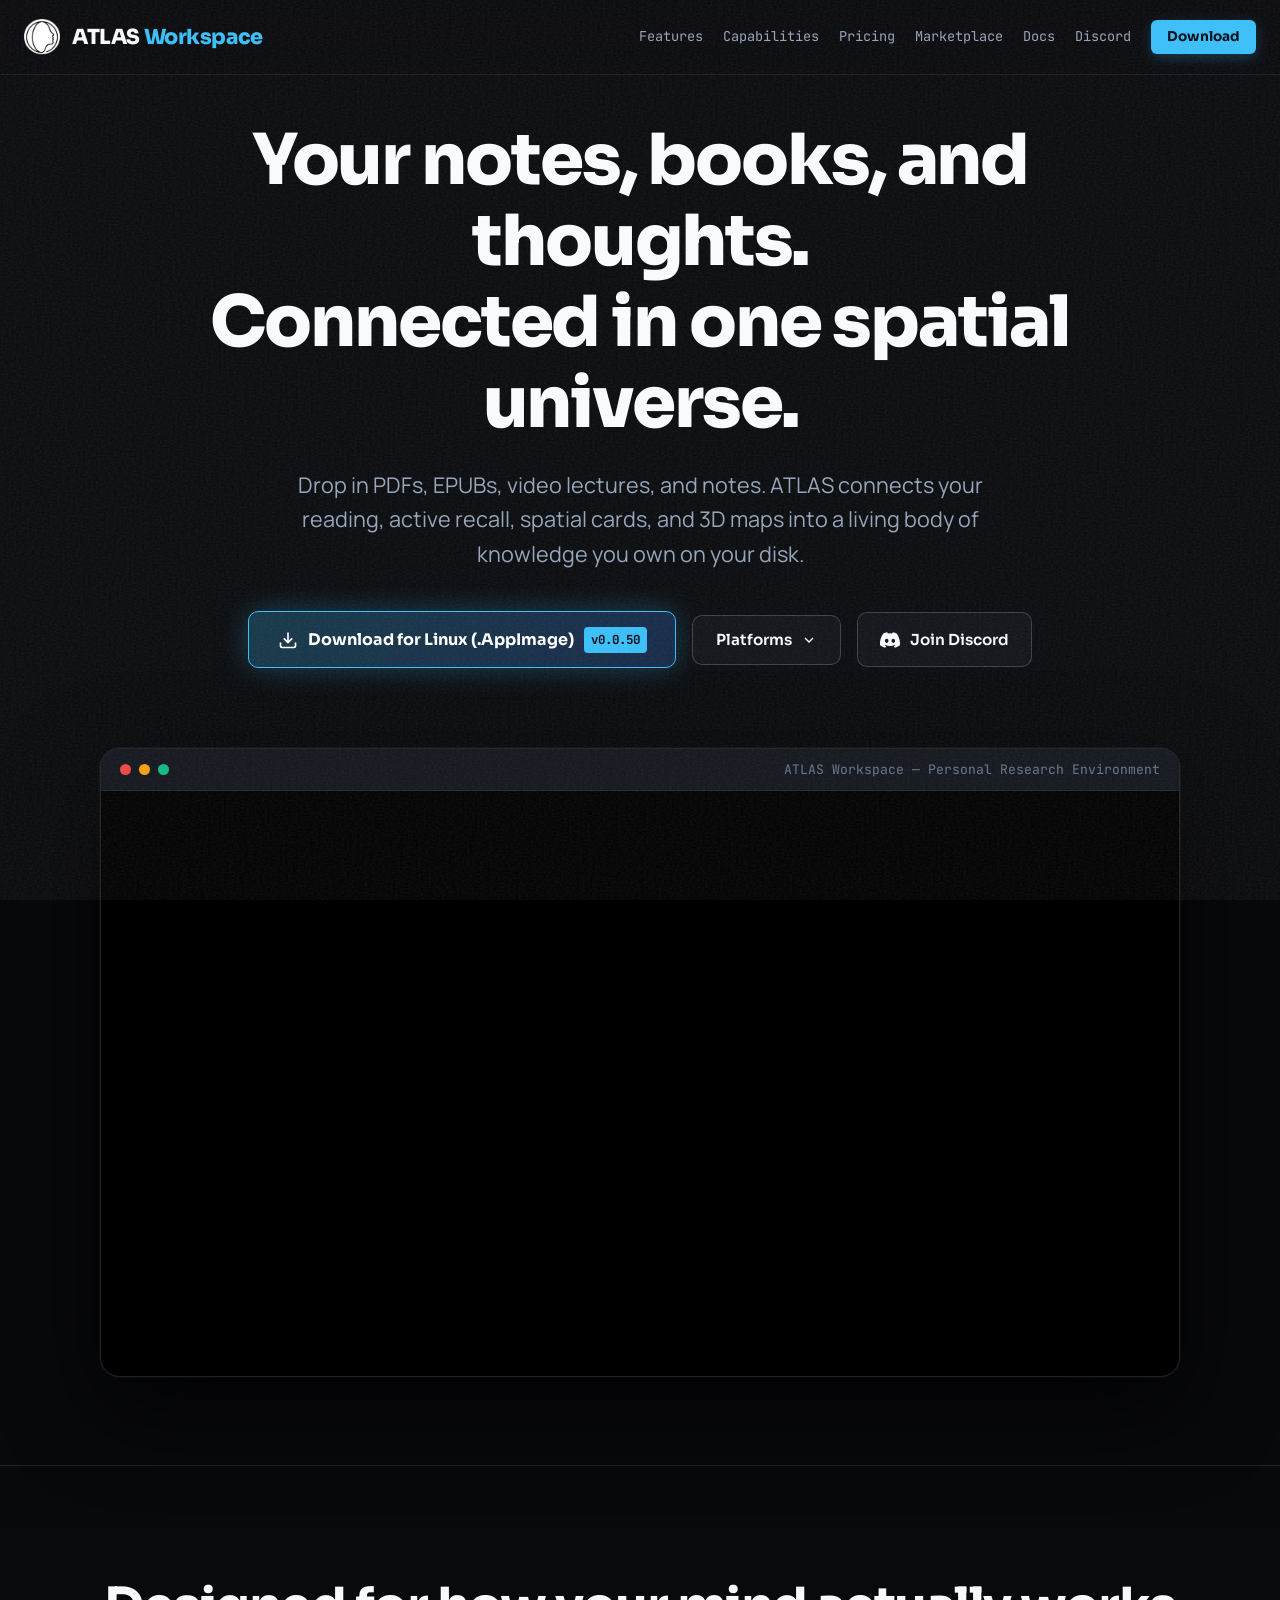
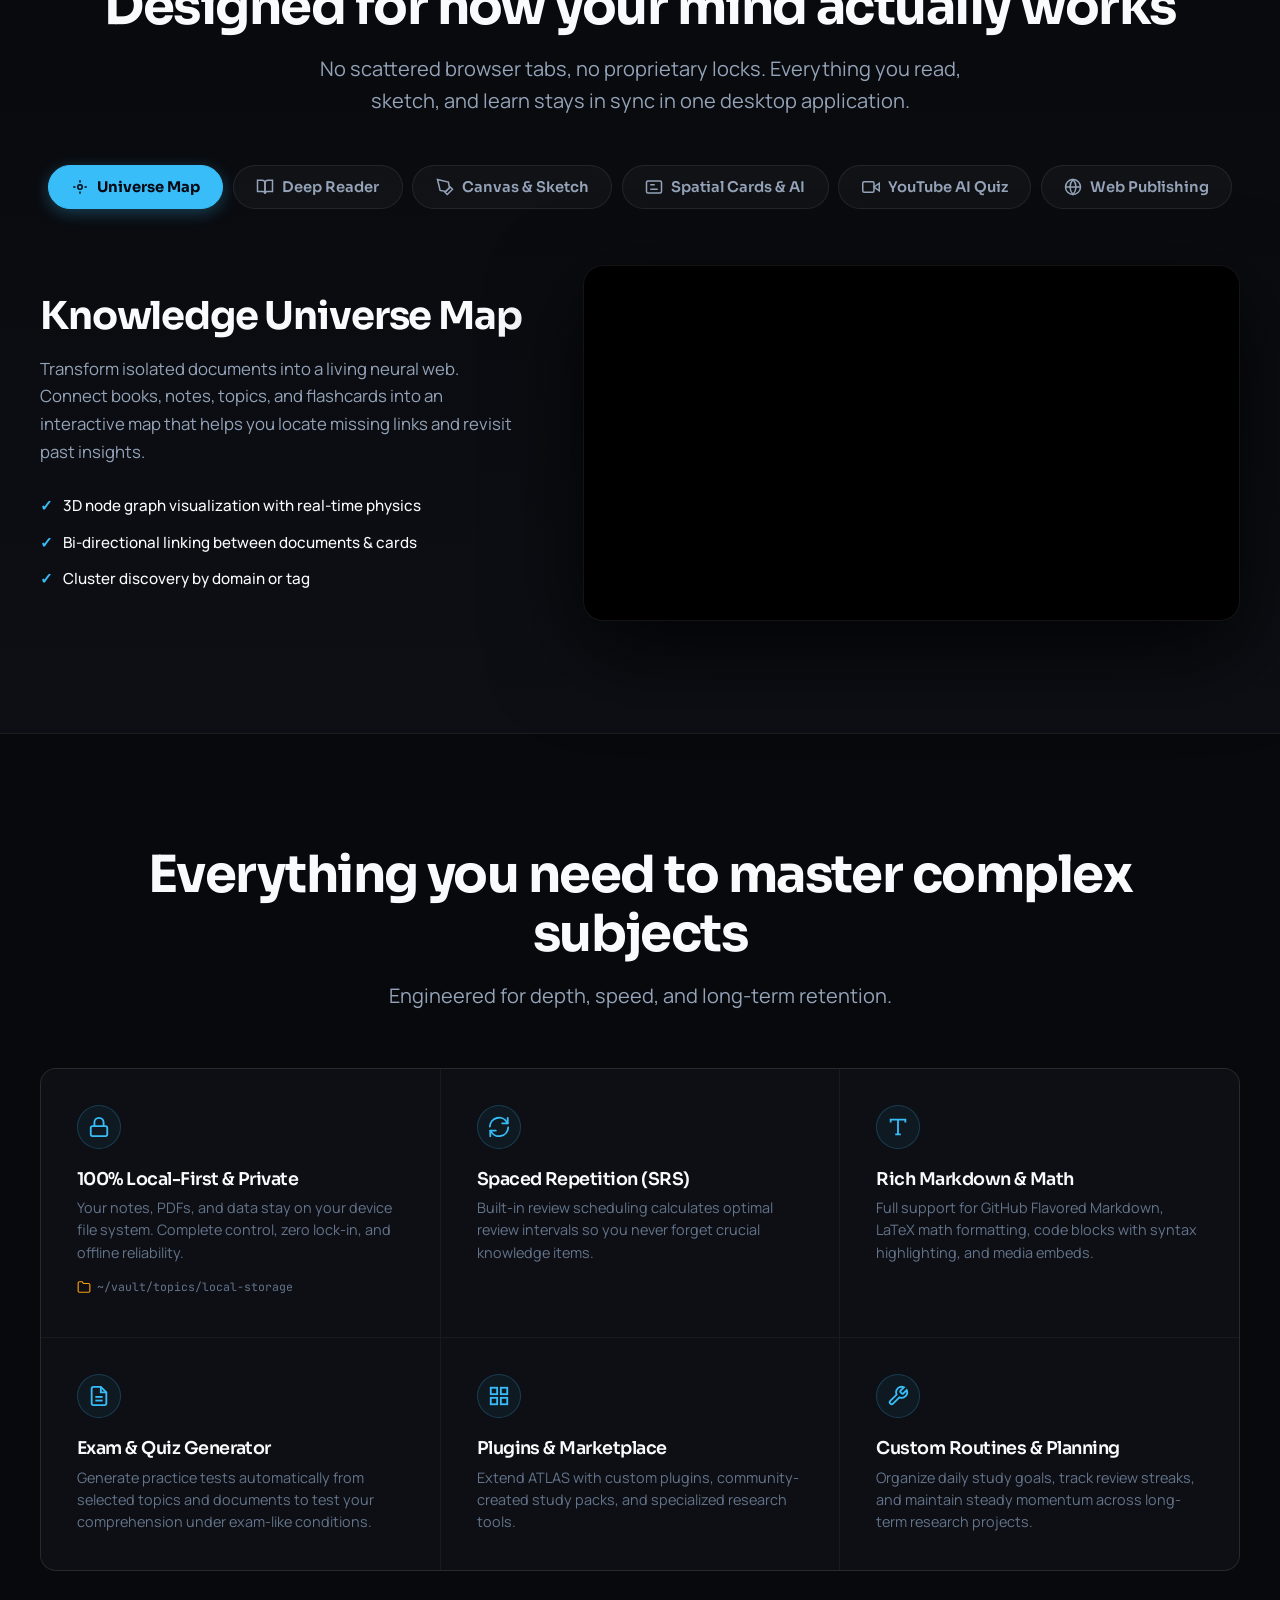
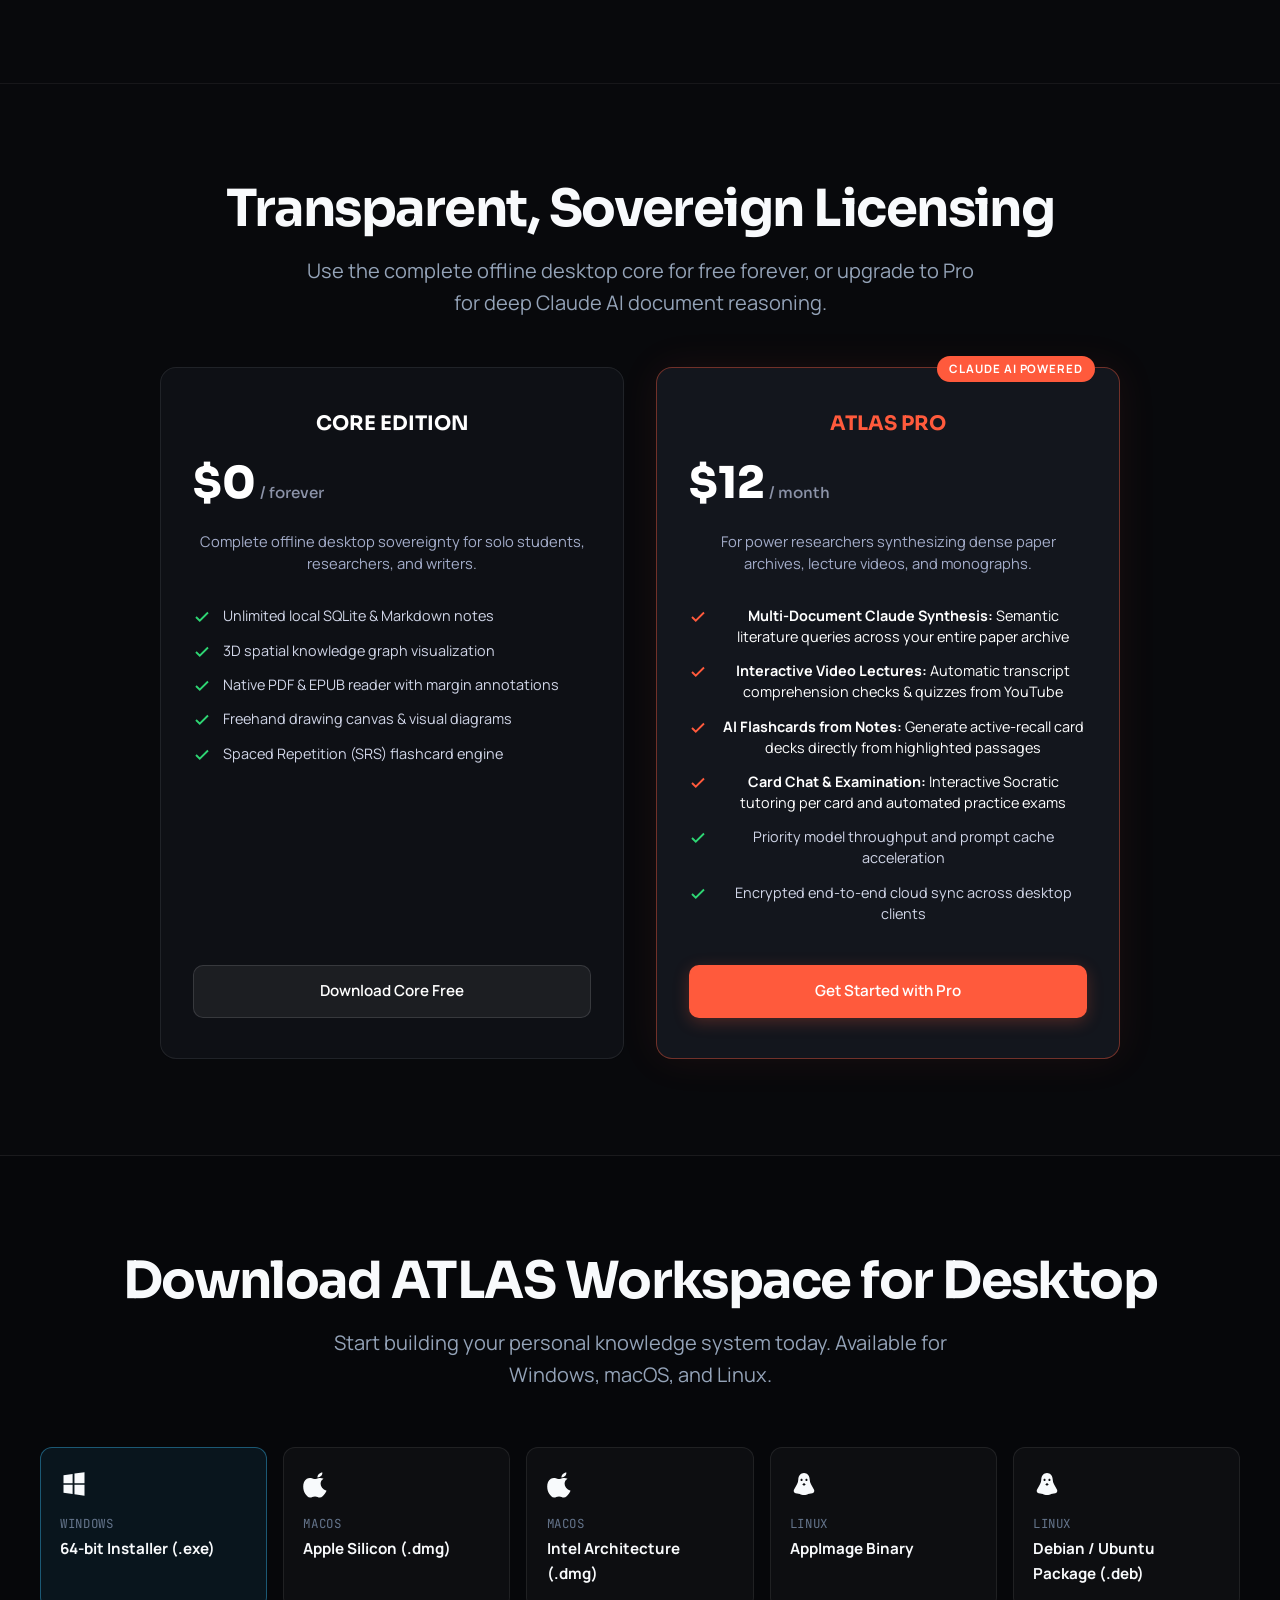
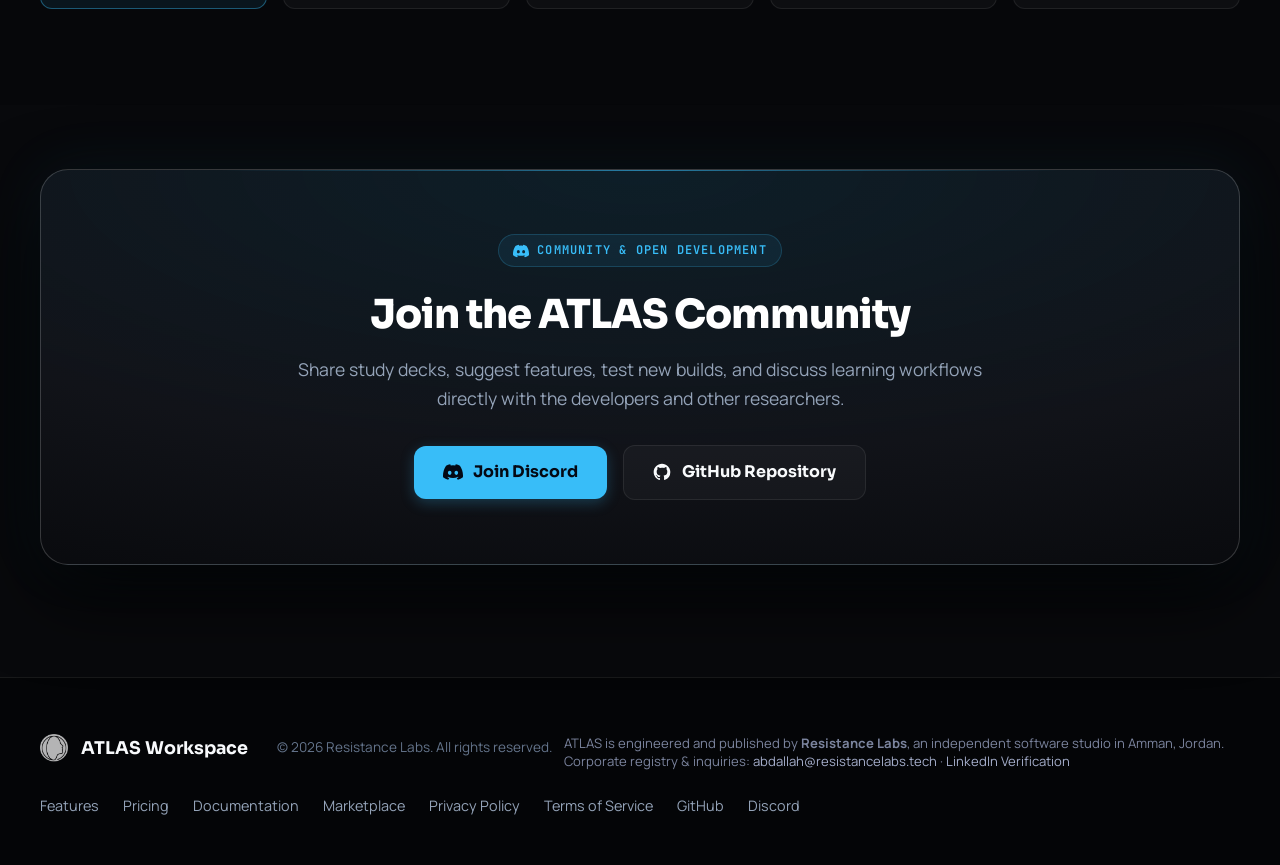
==== commit dfebe1b4: "feat: add legal compliance pages (privacy, terms), crawler optimization (robots.txt, sitemap.xml, .n" ====
--- a/index.html
+++ b/index.html
@@ -8,6 +8,7 @@
     <meta name="description" content="Turn what you read, watch, write, and discover into a living spatial knowledge system with notes, active recall flashcards, 3D maps, and Claude AI synthesis.">
     <link rel="canonical" href="https://resistancelabs.tech/" />
     <meta name="theme-color" content="#08090c" />
+    <meta name="robots" content="index, follow, max-image-preview:large, max-snippet:-1, max-video-preview:-1" />
     
     <!-- Open Graph & Social -->
     <meta property="og:type" content="website" />
@@ -789,6 +790,8 @@
           <a href="#pricing">Pricing</a>
           <a href="docs.html">Documentation</a>
           <a href="marketplace.html">Marketplace</a>
+          <a href="privacy.html">Privacy Policy</a>
+          <a href="terms.html">Terms of Service</a>
           <a href="https://github.com/Resistance-Labs-Tech/atlasface" target="_blank" rel="noopener">GitHub</a>
           <a href="https://discord.com/invite/Y2RJkDJRW2" target="_blank" rel="noopener">Discord</a>
         </div>
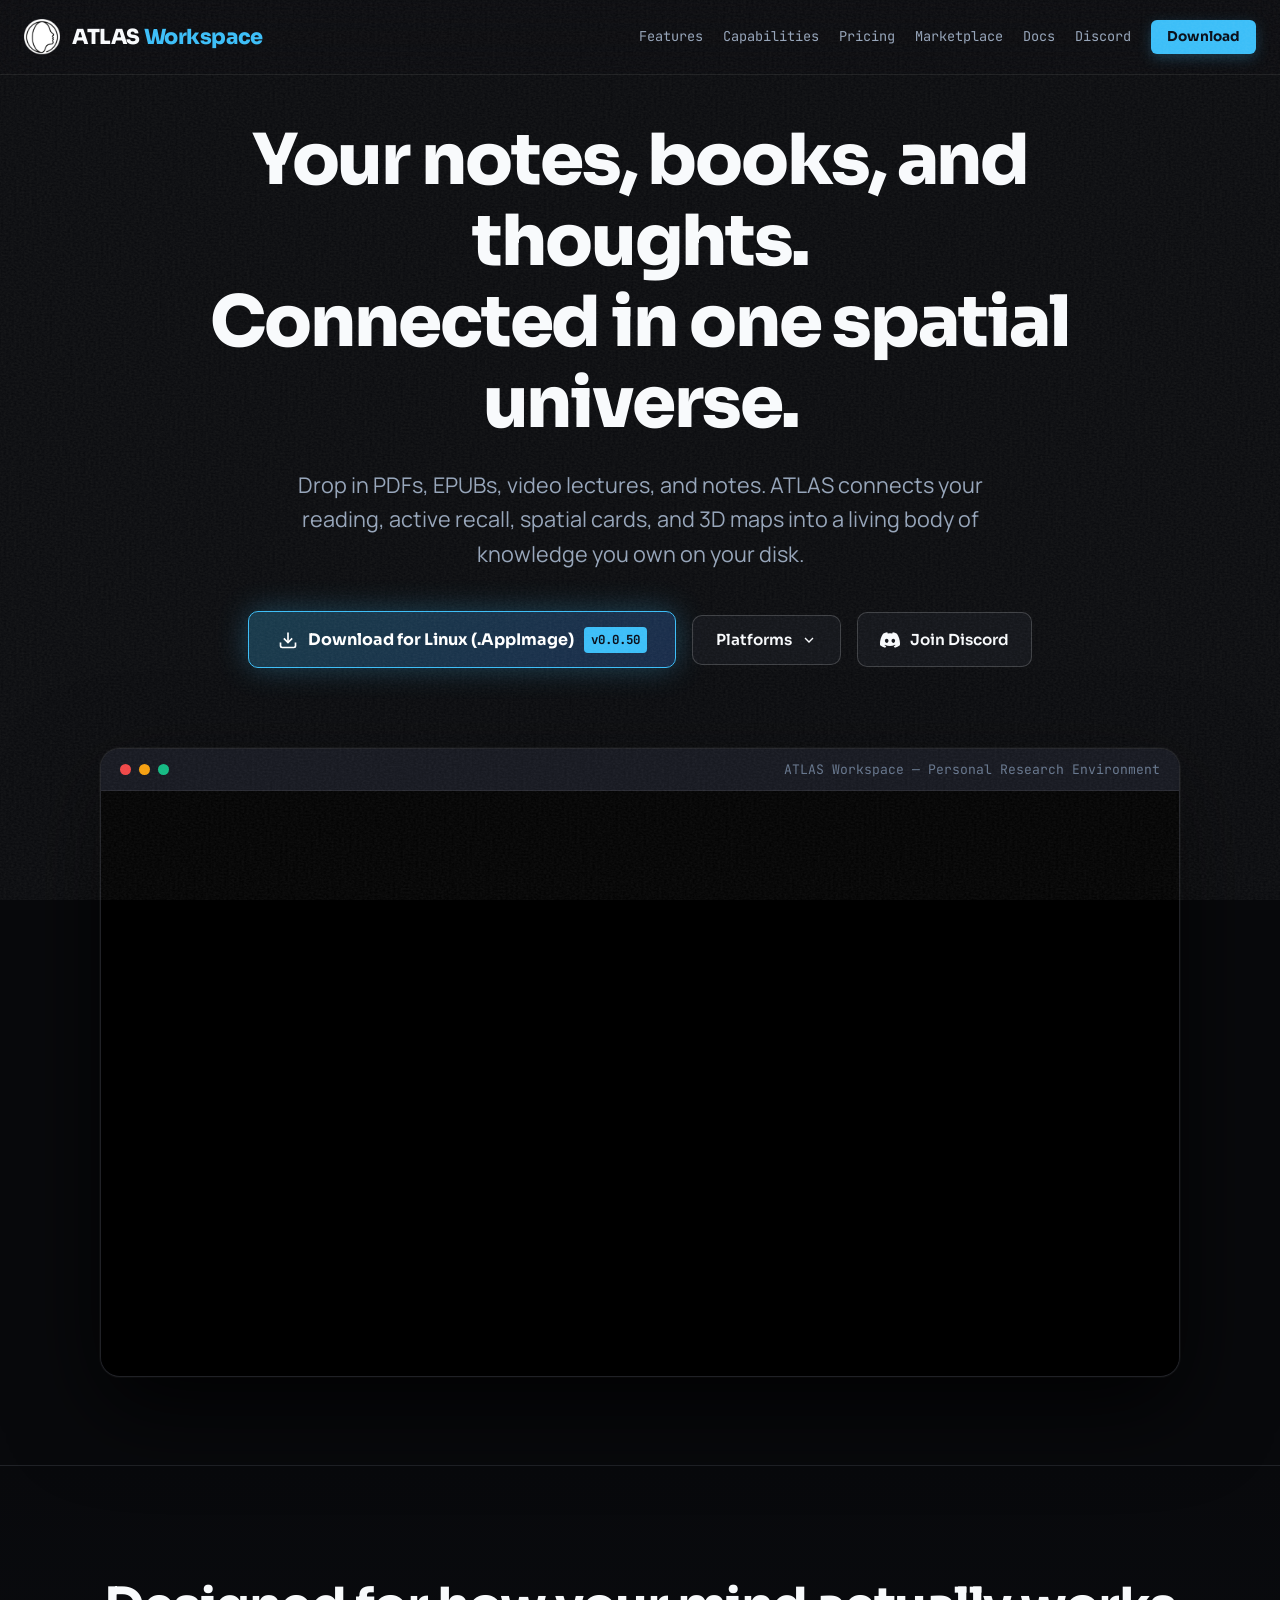
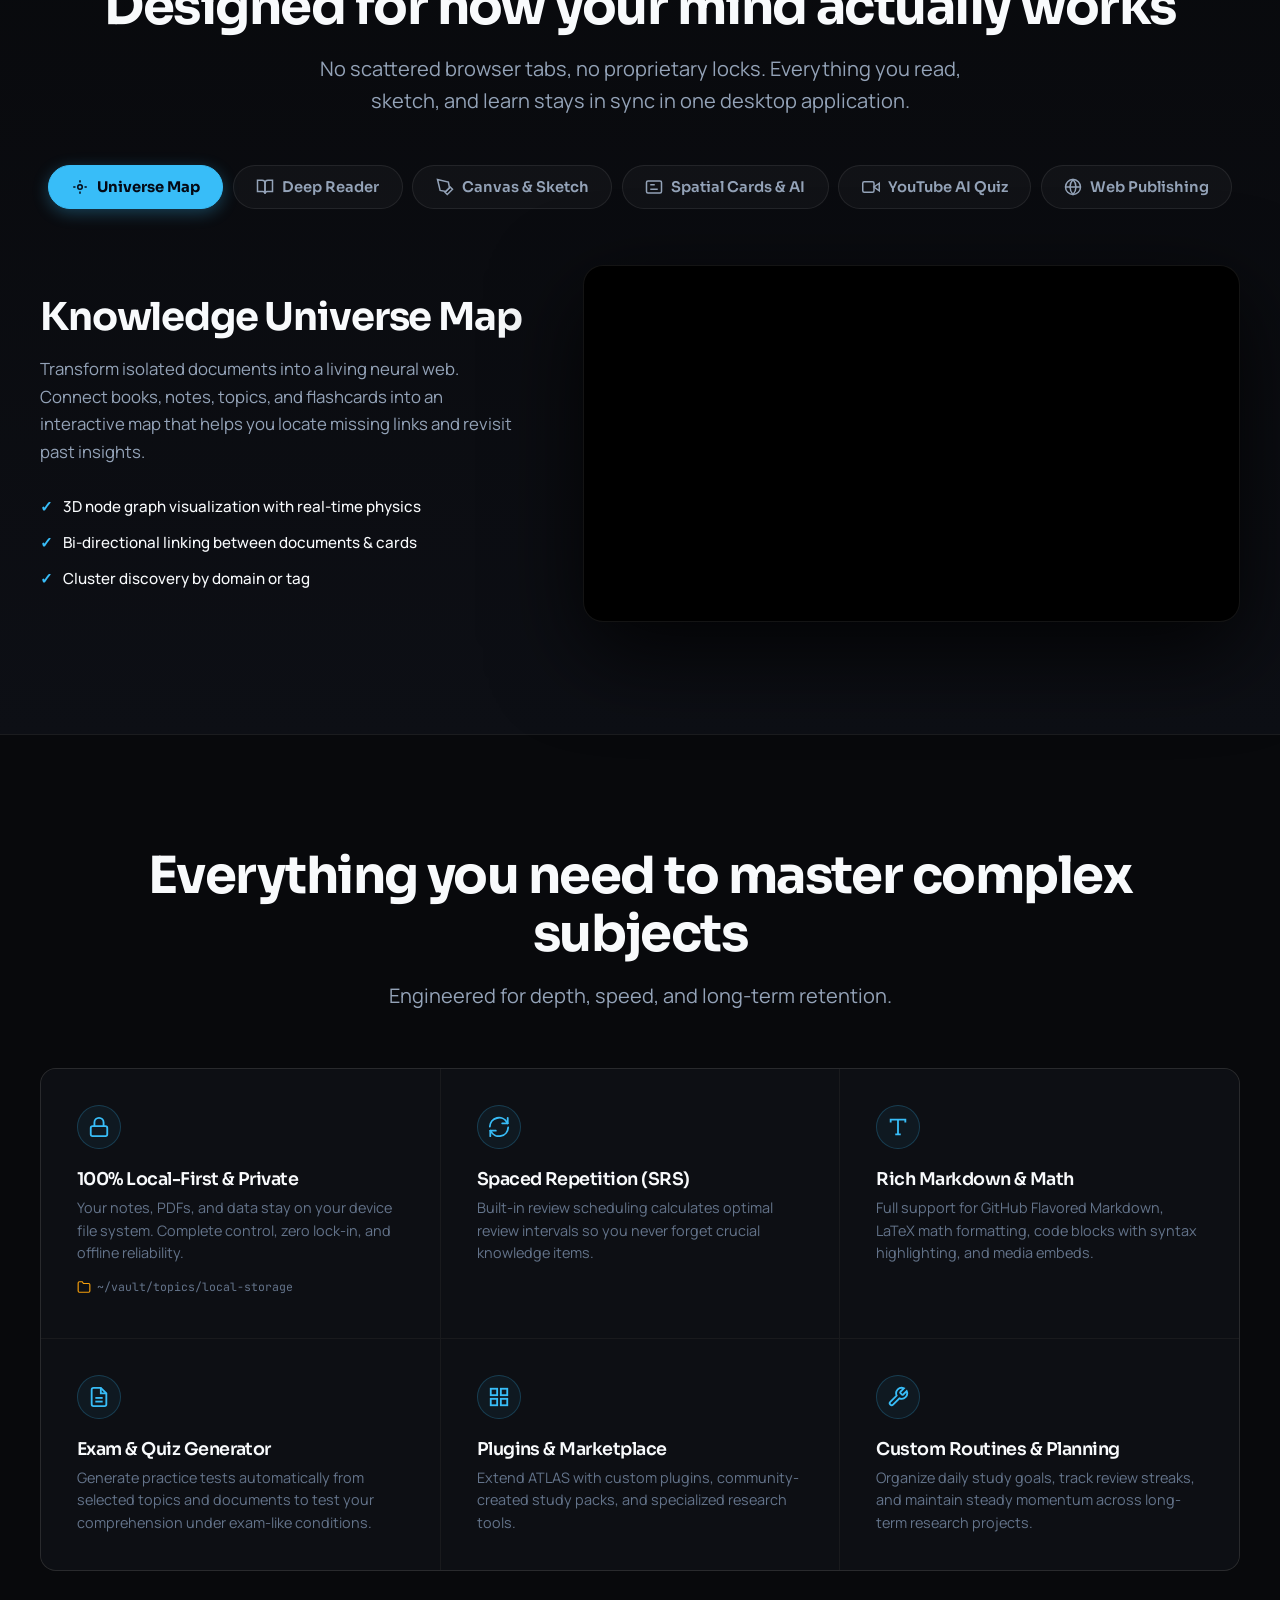
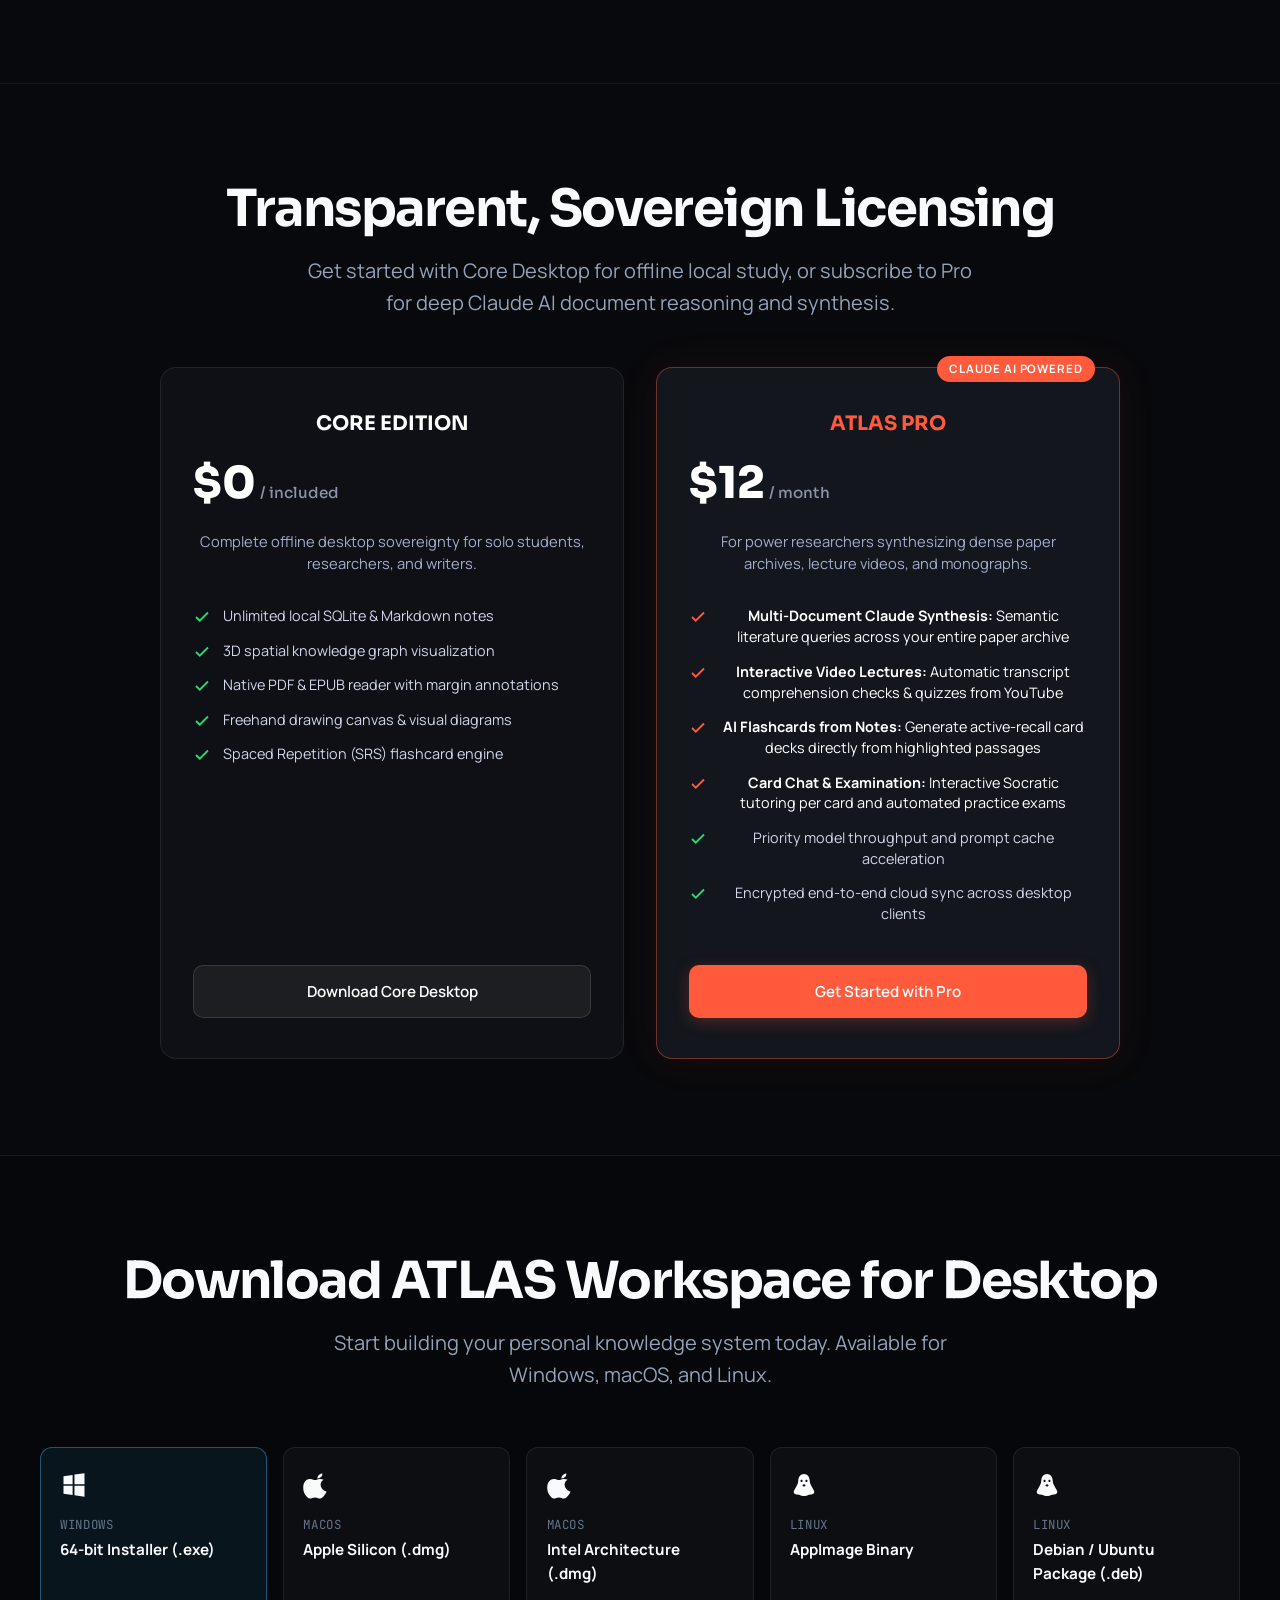
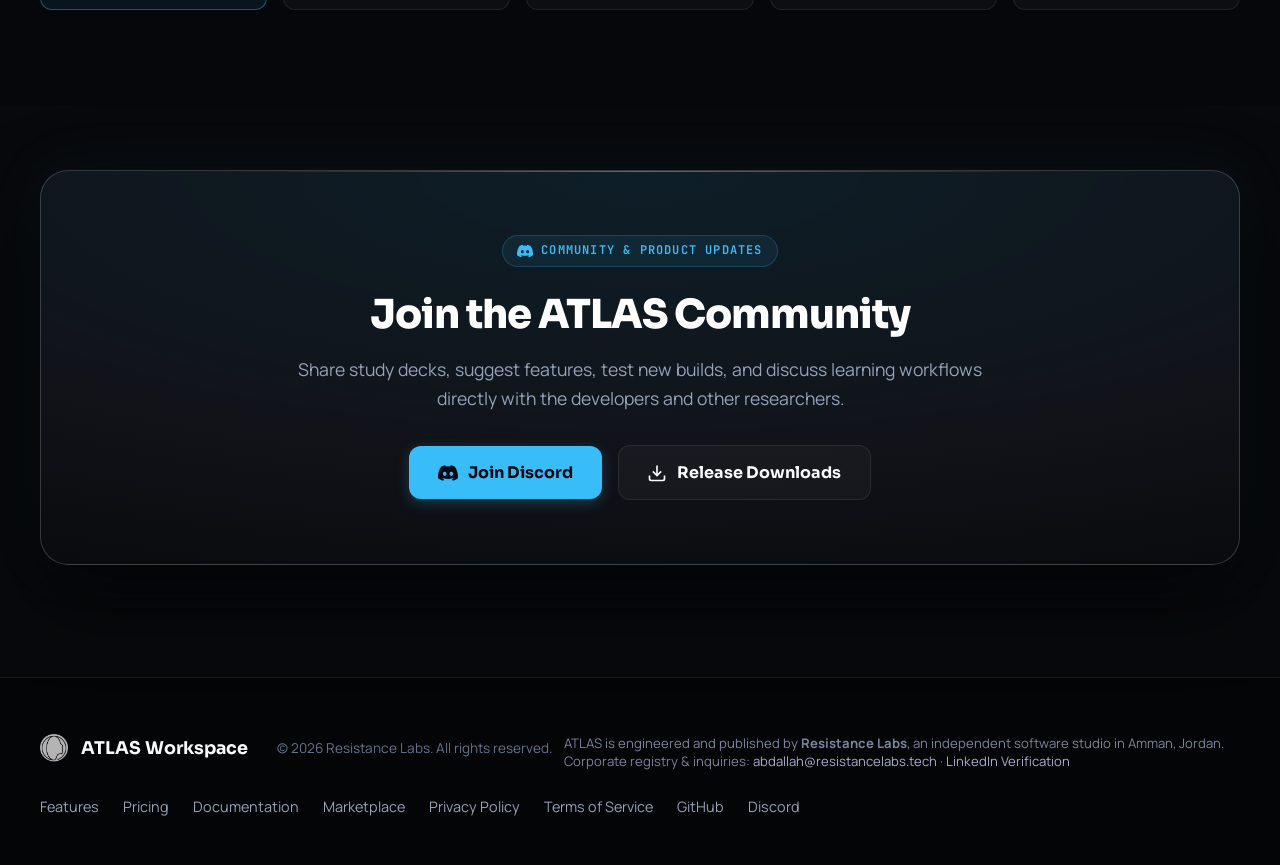
==== commit bed5e204: "feat: remove open-source framing for commercial positioning and optimize entire site for mobile phon" ====
--- a/index.html
+++ b/index.html
@@ -233,6 +233,298 @@
         color: #fff;
         text-decoration: underline;
       }
+
+      /* Mobile Navigation Toggle & Drawer */
+      .mobile-menu-toggle {
+        display: none;
+        background: rgba(255, 255, 255, 0.05);
+        border: 1px solid rgba(255, 255, 255, 0.12);
+        color: #fff;
+        border-radius: 8px;
+        width: 42px;
+        height: 42px;
+        align-items: center;
+        justify-content: center;
+        cursor: pointer;
+        padding: 0;
+        transition: all 0.2s ease;
+      }
+      .mobile-menu-toggle:hover {
+        background: rgba(255, 255, 255, 0.1);
+        border-color: rgba(255, 255, 255, 0.25);
+      }
+      .mobile-nav-drawer {
+        display: none;
+        position: fixed;
+        top: 60px;
+        left: 0;
+        right: 0;
+        bottom: 0;
+        background: rgba(8, 9, 12, 0.96);
+        backdrop-filter: blur(24px);
+        -webkit-backdrop-filter: blur(24px);
+        padding: 1.5rem 1.25rem 2.5rem;
+        z-index: 999;
+        overflow-y: auto;
+        border-top: 1px solid rgba(255, 255, 255, 0.08);
+      }
+      .mobile-nav-drawer.open {
+        display: block;
+        animation: mobileNavFade 0.2s ease-out;
+      }
+      @keyframes mobileNavFade {
+        from { opacity: 0; transform: translateY(-8px); }
+        to { opacity: 1; transform: translateY(0); }
+      }
+      .mobile-nav-links {
+        display: flex;
+        flex-direction: column;
+        gap: 0.5rem;
+        max-width: 440px;
+        margin: 0 auto;
+      }
+      .mobile-nav-link {
+        font-family: 'Sora', sans-serif;
+        font-size: 1.05rem;
+        font-weight: 500;
+        color: #d1d6e8;
+        text-decoration: none;
+        padding: 0.85rem 1rem;
+        border-radius: 8px;
+        display: flex;
+        align-items: center;
+        gap: 0.85rem;
+        transition: all 0.15s ease;
+        background: rgba(255, 255, 255, 0.02);
+        border: 1px solid rgba(255, 255, 255, 0.04);
+      }
+      .mobile-nav-link svg {
+        color: #38bdf8;
+        flex-shrink: 0;
+      }
+      .mobile-nav-link:hover, .mobile-nav-link:active {
+        color: #fff;
+        background: rgba(255, 255, 255, 0.08);
+        border-color: rgba(255, 255, 255, 0.15);
+      }
+      .mobile-nav-btn {
+        margin-top: 1rem;
+        width: 100%;
+        justify-content: center;
+        padding: 1rem 1.25rem;
+        font-size: 1rem;
+        font-weight: 700;
+      }
+
+      /* Phone Viewport Optimizations */
+      @media (max-width: 640px) {
+        html, body {
+          overflow-x: hidden;
+          max-width: 100vw;
+        }
+        .navbar .btn-nav {
+          display: none;
+        }
+        .mobile-menu-toggle {
+          display: inline-flex;
+        }
+        .nav-container {
+          padding: 0 1rem;
+          height: 60px;
+        }
+        .hero-section {
+          padding: 4.5rem 1rem 2.5rem;
+        }
+        .hero-title {
+          font-size: clamp(1.85rem, 7.5vw, 2.45rem);
+          line-height: 1.2;
+          margin-bottom: 1rem;
+          letter-spacing: -0.02em;
+        }
+        .hero-title br {
+          display: none;
+        }
+        .hero-subtitle {
+          font-size: 0.95rem;
+          line-height: 1.6;
+          margin-bottom: 1.75rem;
+          padding: 0 0.25rem;
+        }
+        .hero-actions {
+          flex-direction: column;
+          width: 100%;
+          gap: 0.75rem;
+        }
+        .btn-hero {
+          width: 100%;
+          justify-content: center;
+          padding: 0.95rem 1.25rem;
+          min-height: 50px;
+          font-size: 0.95rem;
+        }
+        .download-dropdown-wrapper {
+          width: 100%;
+        }
+        .dropdown-menu {
+          position: static;
+          width: 100%;
+          margin-top: 0.5rem;
+          box-shadow: none;
+          border: 1px solid rgba(255, 255, 255, 0.12);
+        }
+        .hero-mockup-wrapper {
+          margin-top: 2rem;
+        }
+        .window-header {
+          padding: 0.5rem 0.75rem;
+        }
+        .window-title {
+          font-size: 0.72rem;
+          white-space: nowrap;
+          overflow: hidden;
+          text-overflow: ellipsis;
+        }
+        
+        /* Studio Section & Native Swiping Tab Bar */
+        .studio-section {
+          padding: 3.5rem 0;
+        }
+        .studio-tabs-nav {
+          display: flex;
+          flex-wrap: nowrap;
+          overflow-x: auto;
+          -webkit-overflow-scrolling: touch;
+          scrollbar-width: none;
+          padding: 0.35rem 1rem;
+          margin: 0 -1rem 1.75rem;
+          gap: 0.5rem;
+          justify-content: flex-start;
+        }
+        .studio-tabs-nav::-webkit-scrollbar {
+          display: none;
+        }
+        .studio-tab {
+          flex-shrink: 0;
+          white-space: nowrap;
+          padding: 0.6rem 1rem;
+          font-size: 0.85rem;
+          min-height: 44px;
+        }
+        .panel-layout {
+          grid-template-columns: 1fr;
+          gap: 1.5rem;
+        }
+        .panel-info h3 {
+          font-size: 1.3rem;
+        }
+        .panel-info p {
+          font-size: 0.92rem;
+          line-height: 1.6;
+        }
+        .panel-bullets li {
+          font-size: 0.88rem;
+        }
+
+        /* Capabilities Grid on Phone */
+        .capabilities-section {
+          padding: 3.5rem 0;
+        }
+        .capabilities-grid {
+          grid-template-columns: 1fr;
+          gap: 1rem;
+          margin-top: 2rem;
+        }
+        .capability-card {
+          padding: 1.35rem 1.25rem;
+        }
+
+        /* Pricing Grid on Phone */
+        .pricing-section {
+          padding: 3.5rem 0;
+        }
+        .pricing-grid {
+          grid-template-columns: 1fr;
+          gap: 1.5rem;
+          margin-top: 2rem;
+          padding: 0;
+        }
+        .pricing-card {
+          padding: 1.75rem 1.25rem;
+        }
+        .pricing-price {
+          font-size: 2.35rem;
+        }
+
+        /* Community Section on Phone */
+        .community-cta-section {
+          padding: 3rem 0;
+        }
+        .community-card {
+          padding: 2rem 1.25rem;
+        }
+        .community-card-actions {
+          flex-direction: column;
+          width: 100%;
+          gap: 0.75rem;
+        }
+        .community-card-actions a {
+          width: 100%;
+          justify-content: center;
+          min-height: 48px;
+        }
+
+        /* Downloads Section on Phone */
+        .download-section {
+          padding: 3.5rem 0;
+        }
+        .download-grid {
+          grid-template-columns: 1fr;
+          gap: 0.75rem;
+          margin-top: 2rem;
+        }
+        .download-card {
+          padding: 1.15rem 1.1rem;
+          min-height: 72px;
+        }
+
+        /* Footer on Phone */
+        .footer {
+          padding: 2.5rem 0 3.5rem;
+        }
+        .footer-container {
+          flex-direction: column;
+          align-items: flex-start;
+          gap: 2rem;
+        }
+        .footer-brand {
+          flex-direction: column;
+          align-items: flex-start;
+          gap: 0.5rem;
+        }
+        .footer-copy {
+          margin-left: 0;
+          margin-top: 0.25rem;
+        }
+        .footer-links {
+          display: grid;
+          grid-template-columns: repeat(2, 1fr);
+          gap: 0.85rem 1.5rem;
+          width: 100%;
+        }
+        .footer-links a {
+          padding: 0.35rem 0;
+          font-size: 0.95rem;
+        }
+      }
+
+      @media (max-width: 380px) {
+        .hero-title {
+          font-size: 1.7rem;
+        }
+        .footer-links {
+          grid-template-columns: 1fr;
+        }
+      }
     </style>
   </head>
   <body>
@@ -269,8 +561,53 @@
             Download
           </a>
         </div>
+        <button class="mobile-menu-toggle" id="mobile-menu-toggle" aria-label="Toggle navigation menu" aria-expanded="false">
+          <svg class="icon-hamburger" width="22" height="22" viewBox="0 0 24 24" fill="none" stroke="currentColor" stroke-width="2"><line x1="3" y1="12" x2="21" y2="12"></line><line x1="3" y1="6" x2="21" y2="6"></line><line x1="3" y1="18" x2="21" y2="18"></line></svg>
+          <svg class="icon-close" width="22" height="22" viewBox="0 0 24 24" fill="none" stroke="currentColor" stroke-width="2" style="display:none;"><line x1="18" y1="6" x2="6" y2="18"></line><line x1="6" y1="6" x2="18" y2="18"></line></svg>
+        </button>
       </div>
     </nav>
+
+    <!-- Mobile Navigation Drawer -->
+    <div class="mobile-nav-drawer" id="mobile-nav-drawer" aria-hidden="true">
+      <div class="mobile-nav-links">
+        <a href="#features" class="mobile-nav-link">
+          <svg width="18" height="18" viewBox="0 0 24 24" fill="none" stroke="currentColor" stroke-width="2"><rect x="3" y="3" width="7" height="7"></rect><rect x="14" y="3" width="7" height="7"></rect><rect x="14" y="14" width="7" height="7"></rect><rect x="3" y="14" width="7" height="7"></rect></svg>
+          <span>Features</span>
+        </a>
+        <a href="#capabilities" class="mobile-nav-link">
+          <svg width="18" height="18" viewBox="0 0 24 24" fill="none" stroke="currentColor" stroke-width="2"><path d="M12 2l3.09 6.26L22 9.27l-5 4.87 1.18 6.88L12 17.77l-6.18 3.25L7 14.14 2 9.27l6.91-1.01L12 2z"></path></svg>
+          <span>Capabilities</span>
+        </a>
+        <a href="#pricing" class="mobile-nav-link">
+          <svg width="18" height="18" viewBox="0 0 24 24" fill="none" stroke="currentColor" stroke-width="2"><line x1="12" y1="1" x2="12" y2="23"></line><path d="M17 5H9.5a3.5 3.5 0 0 0 0 7h5a3.5 3.5 0 0 1 0 7H6"></path></svg>
+          <span>Pricing &amp; Pro Tier</span>
+        </a>
+        <a href="marketplace.html" class="mobile-nav-link">
+          <svg width="18" height="18" viewBox="0 0 24 24" fill="none" stroke="currentColor" stroke-width="2"><path d="M6 2L3 6v14a2 2 0 0 0 2 2h14a2 2 0 0 0 2-2V6l-3-7z"></path><line x1="3" y1="6" x2="21" y2="6"></line><path d="M16 10a4 4 0 0 1-8 0"></path></svg>
+          <span>Community Marketplace</span>
+        </a>
+        <a href="docs.html" class="mobile-nav-link">
+          <svg width="18" height="18" viewBox="0 0 24 24" fill="none" stroke="currentColor" stroke-width="2"><path d="M4 19.5A2.5 2.5 0 0 1 6.5 17H20"></path><path d="M6.5 2H20v20H6.5A2.5 2.5 0 0 1 4 19.5v-15A2.5 2.5 0 0 1 6.5 2z"></path></svg>
+          <span>Documentation</span>
+        </a>
+        <a href="privacy.html" class="mobile-nav-link">
+          <svg width="18" height="18" viewBox="0 0 24 24" fill="none" stroke="currentColor" stroke-width="2"><path d="M12 22s8-4 8-10V5l-8-3-8 3v7c0 6 8 10 8 10z"></path></svg>
+          <span>Privacy Policy</span>
+        </a>
+        <a href="terms.html" class="mobile-nav-link">
+          <svg width="18" height="18" viewBox="0 0 24 24" fill="none" stroke="currentColor" stroke-width="2"><circle cx="12" cy="12" r="10"></line><line x1="12" y1="16" x2="12" y2="12"></line><line x1="12" y1="8" x2="12.01" y2="8"></line></svg>
+          <span>Terms of Service</span>
+        </a>
+        <a href="https://discord.com/invite/Y2RJkDJRW2" target="_blank" rel="noopener" class="mobile-nav-link">
+          <svg width="18" height="18" viewBox="0 0 24 24" fill="currentColor"><path d="M20.32 4.37A19.8 19.8 0 0 0 15.36 2.8a13.8 13.8 0 0 0-.64 1.33 18.27 18.27 0 0 0-5.44 0 13.8 13.8 0 0 0-.64-1.33 19.8 19.8 0 0 0-4.96 1.57C.54 9.09-.32 13.7.1 18.25a19.9 19.9 0 0 0 6.08 3.05 14.7 14.7 0 0 0 1.3-2.1 12.9 12.9 0 0 1-2.05-.98c.17-.12.34-.25.5-.38a14.1 14.1 0 0 0 12.14 0c.16.13.33.26.5.38-.65.38-1.33.71-2.05.98.37.73.8 1.43 1.3 2.1a19.9 19.9 0 0 0 6.08-3.05c.5-5.27-.85-9.84-3.58-13.88ZM8.03 15.46c-1.18 0-2.16-1.1-2.16-2.44 0-1.35.96-2.45 2.16-2.45 1.2 0 2.18 1.11 2.16 2.45 0 1.35-.96 2.44-2.16 2.44Zm7.94 0c-1.18 0-2.16-1.1-2.16-2.44 0-1.35.96-2.45 2.16-2.45 1.2 0 2.18 1.11 2.16 2.45 0 1.35-.96 2.44-2.16 2.44Z"/></svg>
+          <span>Discord Community</span>
+        </a>
+        <a href="#download" class="btn-primary mobile-nav-btn">
+          <span>Download Desktop App</span>
+        </a>
+      </div>
+    </div>
 
     <main id="main-content">
       <!-- Hero Section -->
@@ -596,16 +933,16 @@
       <section class="pricing-section" id="pricing">
         <div class="section-container text-center">
           <h2 class="section-title">Transparent, Sovereign Licensing</h2>
-          <p class="section-subtitle">Use the complete offline desktop core for free forever, or upgrade to Pro for deep Claude AI document reasoning.</p>
+          <p class="section-subtitle">Get started with Core Desktop for offline local study, or subscribe to Pro for deep Claude AI document reasoning and synthesis.</p>
 
           <div class="pricing-grid">
-            <!-- Core Free Tier -->
+            <!-- Core Desktop Tier -->
             <div class="pricing-card">
               <div>
                 <div class="pricing-tier-name">CORE EDITION</div>
                 <div class="pricing-price">
                   <span>$0</span>
-                  <span class="pricing-cadence">/ forever</span>
+                  <span class="pricing-cadence">/ included</span>
                 </div>
                 <p class="pricing-desc">Complete offline desktop sovereignty for solo students, researchers, and writers.</p>
                 
@@ -634,7 +971,7 @@
               </div>
               
               <a href="#download" class="btn-pricing btn-pricing-secondary">
-                <span>Download Core Free</span>
+                <span>Download Core Desktop</span>
               </a>
             </div>
 
@@ -753,7 +1090,7 @@
             <div class="community-card-content">
               <div class="community-badge-top">
                 <svg width="18" height="18" viewBox="0 0 24 24" fill="currentColor"><path d="M20.32 4.37A19.8 19.8 0 0 0 15.36 2.8a13.8 13.8 0 0 0-.64 1.33 18.27 18.27 0 0 0-5.44 0 13.8 13.8 0 0 0-.64-1.33 19.8 19.8 0 0 0-4.96 1.57C.54 9.09-.32 13.7.1 18.25a19.9 19.9 0 0 0 6.08 3.05 14.7 14.7 0 0 0 1.3-2.1 12.9 12.9 0 0 1-2.05-.98c.17-.12.34-.25.5-.38a14.1 14.1 0 0 0 12.14 0c.16.13.33.26.5.38-.65.38-1.33.71-2.05.98.37.73.8 1.43 1.3 2.1a19.9 19.9 0 0 0 6.08-3.05c.5-5.27-.85-9.84-3.58-13.88ZM8.03 15.46c-1.18 0-2.16-1.1-2.16-2.44 0-1.35.96-2.45 2.16-2.45 1.2 0 2.18 1.11 2.16 2.45 0 1.35-.96 2.44-2.16 2.44Zm7.94 0c-1.18 0-2.16-1.1-2.16-2.44 0-1.35.96-2.45 2.16-2.45 1.2 0 2.18 1.11 2.16 2.45 0 1.35-.96 2.44-2.16 2.44Z"/></svg>
-                <span>Community &amp; Open Development</span>
+                <span>Community &amp; Product Updates</span>
               </div>
               <h2>Join the ATLAS Community</h2>
               <p>Share study decks, suggest features, test new builds, and discuss learning workflows directly with the developers and other researchers.</p>
@@ -762,9 +1099,9 @@
                   <svg class="btn-icon" viewBox="0 0 24 24" fill="currentColor"><path d="M20.32 4.37A19.8 19.8 0 0 0 15.36 2.8a13.8 13.8 0 0 0-.64 1.33 18.27 18.27 0 0 0-5.44 0 13.8 13.8 0 0 0-.64-1.33 19.8 19.8 0 0 0-4.96 1.57C.54 9.09-.32 13.7.1 18.25a19.9 19.9 0 0 0 6.08 3.05 14.7 14.7 0 0 0 1.3-2.1 12.9 12.9 0 0 1-2.05-.98c.17-.12.34-.25.5-.38a14.1 14.1 0 0 0 12.14 0c.16.13.33.26.5.38-.65.38-1.33.71-2.05.98.37.73.8 1.43 1.3 2.1a19.9 19.9 0 0 0 6.08-3.05c.5-5.27-.85-9.84-3.58-13.88ZM8.03 15.46c-1.18 0-2.16-1.1-2.16-2.44 0-1.35.96-2.45 2.16-2.45 1.2 0 2.18 1.11 2.16 2.45 0 1.35-.96 2.44-2.16 2.44Zm7.94 0c-1.18 0-2.16-1.1-2.16-2.44 0-1.35.96-2.45 2.16-2.45 1.2 0 2.18 1.11 2.16 2.45 0 1.35-.96 2.44-2.16 2.44Z"/></svg>
                   <span>Join Discord</span>
                 </a>
-                <a href="https://github.com/Resistance-Labs-Tech/atlasface" target="_blank" rel="noopener" class="btn-secondary btn-lg">
-                  <svg class="btn-icon" viewBox="0 0 24 24" fill="currentColor"><path d="M12 2C6.477 2 2 6.484 2 12.017c0 4.425 2.865 8.18 6.839 9.504.5.092.682-.217.682-.483 0-.237-.008-.868-.013-1.703-2.782.605-3.369-1.343-3.369-1.343-.454-1.158-1.11-1.466-1.11-1.466-.908-.62.069-.608.069-.608 1.003.07 1.53 1.032 1.53 1.032.892 1.53 2.341 1.088 2.91.832.092-.647.35-1.088.636-1.338-2.22-.253-4.555-1.113-4.555-4.951 0-1.093.39-1.988 1.029-2.688-.103-.253-.446-1.272.098-2.65 0 0 .84-.27 2.75 1.026A9.564 9.564 0 0112 6.844c.85.004 1.705.115 2.504.337 1.909-1.296 2.747-1.027 2.747-1.027.546 1.379.202 2.398.1 2.651.64.7 1.028 1.595 1.028 2.688 0 3.848-2.339 4.695-4.566 4.943.359.309.678.92.678 1.855 0 1.338-.012 2.419-.012 2.747 0 .268.18.58.688.482A10.019 10.019 0 0022 12.017C22 6.484 17.522 2 12 2z"/></svg>
-                  <span>GitHub Repository</span>
+                <a href="https://github.com/Resistance-Labs-Tech/atlasface/releases" target="_blank" rel="noopener" class="btn-secondary btn-lg">
+                  <svg class="btn-icon" viewBox="0 0 24 24" fill="none" stroke="currentColor" stroke-width="2"><path d="M21 15v4a2 2 0 0 1-2 2H5a2 2 0 0 1-2-2v-4"></path><polyline points="7 10 12 15 17 10"></polyline><line x1="12" y1="15" x2="12" y2="3"></line></svg>
+                  <span>Release Downloads</span>
                 </a>
               </div>
             </div>
@@ -797,5 +1134,48 @@
         </div>
       </div>
     </footer>
+    <script>
+      (function() {
+        const toggleBtn = document.getElementById('mobile-menu-toggle');
+        const drawer = document.getElementById('mobile-nav-drawer');
+        if (toggleBtn && drawer) {
+          toggleBtn.addEventListener('click', function(e) {
+            e.stopPropagation();
+            const isOpen = drawer.classList.toggle('open');
+            toggleBtn.setAttribute('aria-expanded', isOpen);
+            const iconHam = toggleBtn.querySelector('.icon-hamburger');
+            const iconClose = toggleBtn.querySelector('.icon-close');
+            if (iconHam && iconClose) {
+              iconHam.style.display = isOpen ? 'none' : 'block';
+              iconClose.style.display = isOpen ? 'block' : 'none';
+            }
+          });
+          drawer.querySelectorAll('a').forEach(function(link) {
+            link.addEventListener('click', function() {
+              drawer.classList.remove('open');
+              toggleBtn.setAttribute('aria-expanded', 'false');
+              const iconHam = toggleBtn.querySelector('.icon-hamburger');
+              const iconClose = toggleBtn.querySelector('.icon-close');
+              if (iconHam && iconClose) {
+                iconHam.style.display = 'block';
+                iconClose.style.display = 'none';
+              }
+            });
+          });
+          document.addEventListener('click', function(e) {
+            if (!drawer.contains(e.target) && !toggleBtn.contains(e.target) && drawer.classList.contains('open')) {
+              drawer.classList.remove('open');
+              toggleBtn.setAttribute('aria-expanded', 'false');
+              const iconHam = toggleBtn.querySelector('.icon-hamburger');
+              const iconClose = toggleBtn.querySelector('.icon-close');
+              if (iconHam && iconClose) {
+                iconHam.style.display = 'block';
+                iconClose.style.display = 'none';
+              }
+            }
+          });
+        }
+      })();
+    </script>
 </body>
 </html>
